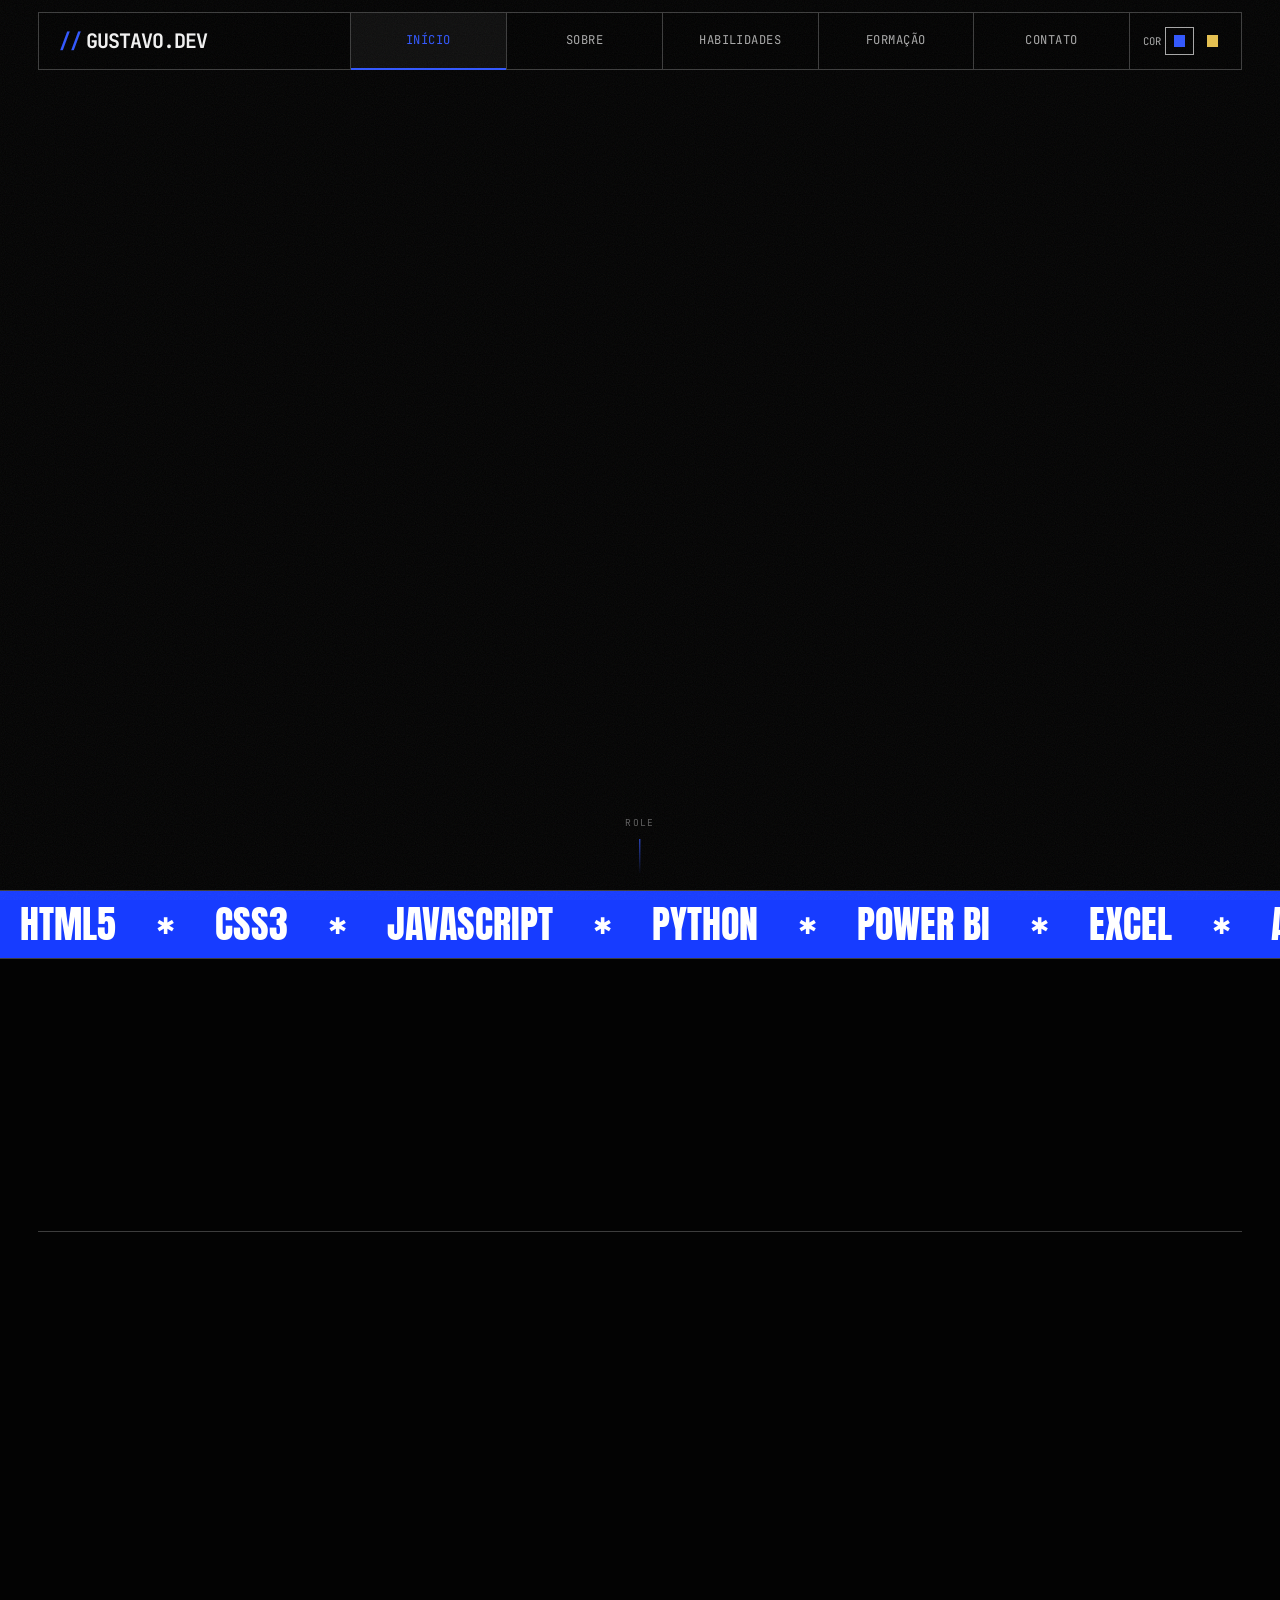
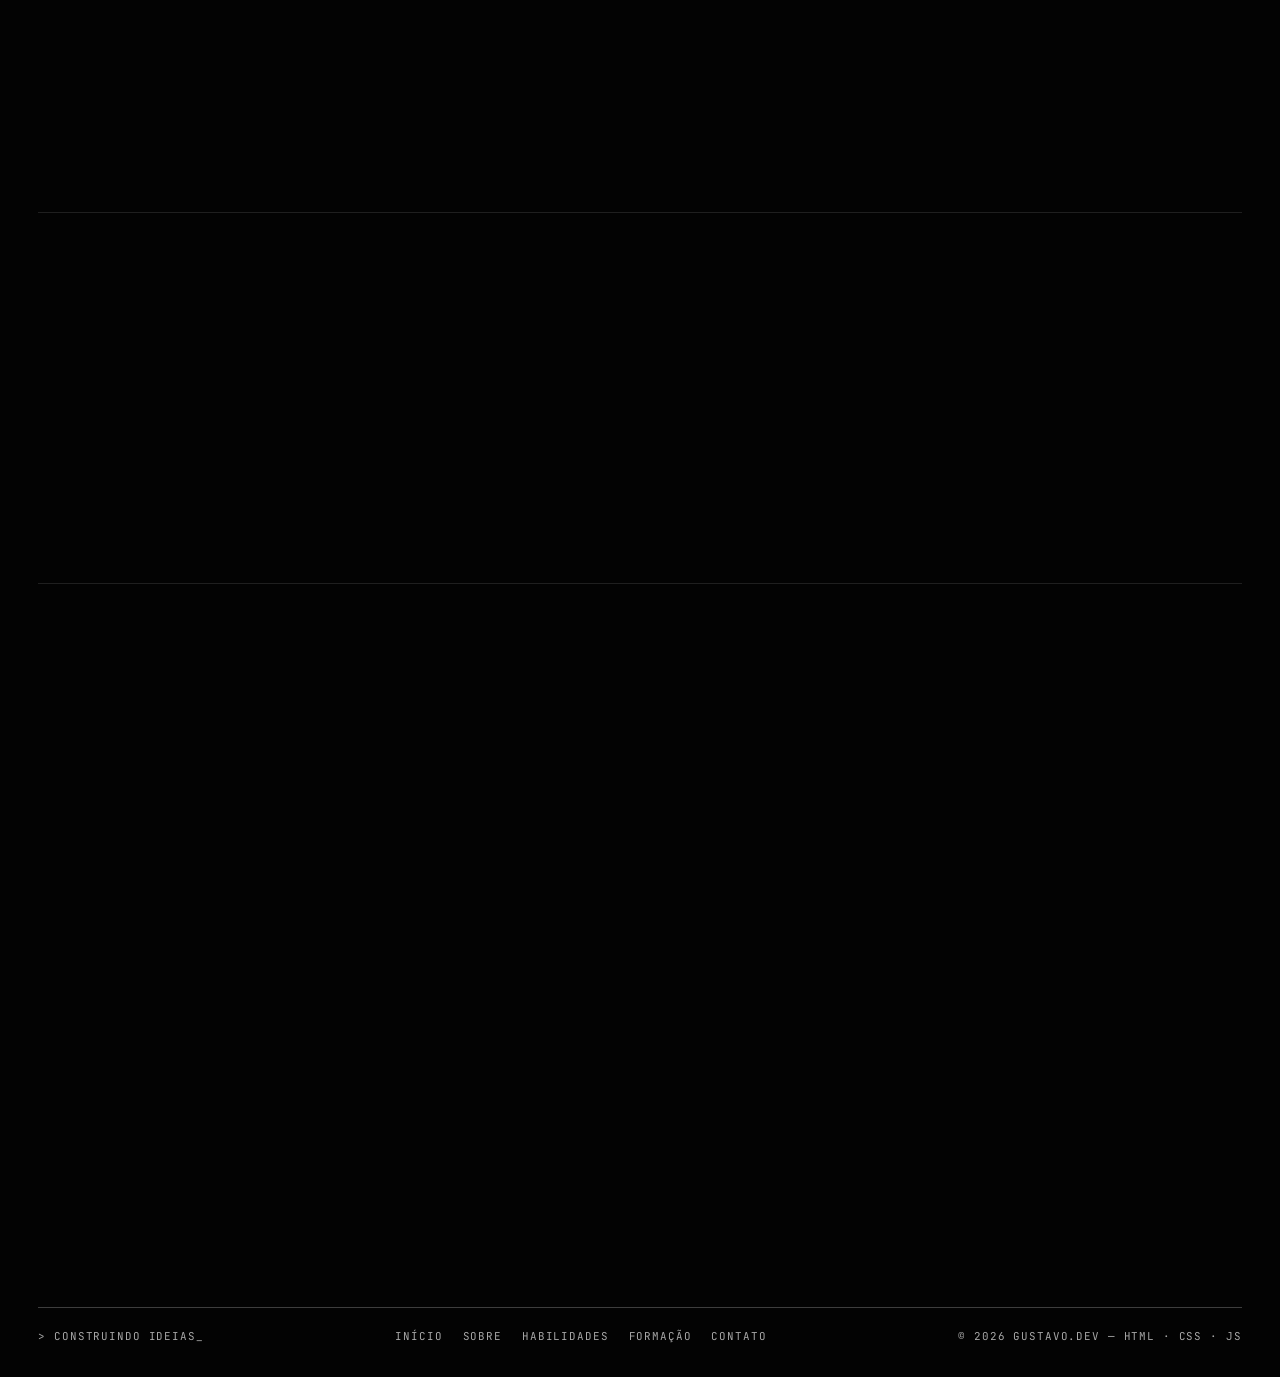
==== index.html @ 168c8f72 "Add personal portfolio site (HTML, CSS, JS) Multi-page static portfolio inspired by the joaofortes.d" ====
<!DOCTYPE html>
<html lang="pt-BR">
<head>
<meta charset="UTF-8">
<meta name="viewport" content="width=device-width, initial-scale=1.0">
<title>Gustavo Steferson — Desenvolvedor de Sistemas em formação</title>
<meta name="description" content="Portfólio de Gustavo Steferson de Souza Rocha: estudante de Análise e Desenvolvimento de Sistemas e Técnico em Eletrotécnica.">
<meta name="author" content="Gustavo Steferson de Souza Rocha">
<meta name="theme-color" content="#030303">
<meta property="og:type" content="website">
<meta property="og:title" content="Gustavo Steferson — Desenvolvedor de Sistemas em formação">
<meta property="og:description" content="Portfólio de Gustavo Steferson de Souza Rocha: estudante de Análise e Desenvolvimento de Sistemas e Técnico em Eletrotécnica.">
<meta property="og:locale" content="pt_BR">
<meta name="twitter:card" content="summary">
<link rel="icon" href="assets/img/favicon.svg" type="image/svg+xml">
<script>
  (function () {
    var d = document.documentElement;
    d.classList.add('js');
    try { if (localStorage.getItem('gs-accent') === 'gold') d.dataset.accent = 'gold'; } catch (e) {}
  })();
</script>
<link rel="preconnect" href="https://fonts.googleapis.com">
<link rel="preconnect" href="https://fonts.gstatic.com" crossorigin>
<link href="https://fonts.googleapis.com/css2?family=Anton&family=Inter:wght@400;500;600&family=JetBrains+Mono:wght@400;500;700&display=swap" rel="stylesheet">
<link rel="stylesheet" href="assets/css/style.css">
</head>
<body>
<a class="skip-link" href="#conteudo">Pular para o conteúdo</a>

<div class="loader" role="status" aria-live="polite" aria-label="Carregando página">
  <div class="loader__terminal">
    <div class="loader__top"><span>// GUSTAVO.DEV</span><span>BOOT_SEQUENCE.EXE</span></div>
    <div class="loader__readout"><p class="loader__label">INICIANDO_SISTEMA</p><strong class="loader__pct">00%</strong></div>
    <div class="loader__track"><span class="loader__bar"></span></div>
    <p class="loader__log"></p>
  </div>
</div>
<div class="scroll-progress" aria-hidden="true"></div>
<div class="cursor" aria-hidden="true"></div>

<header class="site-header">
  <a class="site-logo" href="index.html" aria-label="Página inicial"><span aria-hidden="true">//</span> GUSTAVO.DEV</a>
  <nav class="nav" id="navegacao" aria-label="Navegação principal">
    <a href="index.html" aria-current="page" data-scramble>Início</a>
    <a href="sobre.html" data-scramble>Sobre</a>
    <a href="habilidades.html" data-scramble>Habilidades</a>
    <a href="formacao.html" data-scramble>Formação</a>
    <a href="contato.html" data-scramble>Contato</a>
  </nav>
  <div class="header-tools">
    <div class="accent-switch" role="group" aria-label="Cor de destaque">
      <span>COR</span>
      <button type="button" data-accent="blue" aria-pressed="true" aria-label="Azul elétrico"><span></span></button>
      <button type="button" data-accent="gold" aria-pressed="false" aria-label="Ouro"><span></span></button>
    </div>
    <button class="menu-trigger" type="button" aria-controls="navegacao" aria-expanded="false">[ MENU ]</button>
  </div>
</header>

<main id="conteudo" tabindex="-1">
<section class="hero container" aria-labelledby="hero-title">
  <div class="hero__main">
    <p class="eyebrow reveal"><span>//</span> Portfólio pessoal — v2.0</p>
    <h1 id="hero-title" class="hero__title display">
      <span class="reveal-mask glitch" data-text="Gustavo" style="--d:.05s">Gustavo</span>
      <span class="reveal-mask" style="--d:.15s">Steferson</span>
      <span class="reveal-mask outline" style="--d:.25s">.dev</span>
    </h1>
    <p class="hero__role reveal" style="--d:.35s">
      <span class="pulse-dot" aria-hidden="true"></span>
      <span class="typed" data-typed='["Analista e Desenvolvedor de Sistemas em formação","Técnico em Eletrotécnica","Front-end: HTML5 · CSS3 · JavaScript","Perfil analítico e organizado"]'>Analista e Desenvolvedor de Sistemas em formação</span>
    </p>
    <p class="hero__intro reveal" style="--d:.45s">
      Atualmente curso <strong>Análise e Desenvolvimento de Sistemas</strong>, caminhando para o 2º semestre,
      e me preparo para um semestre de formação no <strong>PROA</strong>, pelo programa Profissão.
      Também sou técnico em Eletrotécnica, com experiência na criação e análise de plantas baixas residenciais e industriais.
    </p>
    <div class="btn-row reveal" style="--d:.55s">
      <a class="btn" href="contato.html">Falar comigo <span class="arrow" aria-hidden="true">→</span></a>
      <a class="btn btn--ghost" href="habilidades.html">Ver habilidades <span class="arrow" aria-hidden="true">↗</span></a>
    </div>
  </div>

  <aside class="hero__side" aria-label="Status do sistema">
    <div class="window globe-window reveal" style="--d:.3s">
      <div class="window__bar"><span class="window__dots" aria-hidden="true"><i></i><i></i><i></i></span><span>GLOBE.EXE</span><span>SP / BR</span></div>
      <canvas data-scene="globe" aria-hidden="true"></canvas>
      <span class="globe-window__tag">LAT -23.55 · LON -46.63</span>
    </div>
    <div class="window sysinfo reveal" style="--d:.4s">
      <div class="window__bar"><span>SYSTEM</span><span data-clock>--:--:--</span></div>
      <dl>
        <dt>Status</dt><dd><span class="status"><span class="pulse-dot pulse-dot--round" aria-hidden="true"></span>Online</span></dd>
        <dt>Tipo</dt><dd>Portfólio pessoal</dd>
        <dt>Stack</dt><dd>HTML · CSS · JS</dd>
        <dt>Curso</dt><dd>ADS — 2º semestre</dd>
        <dt>Local</dt><dd>São Paulo, BR</dd>
      </dl>
    </div>
  </aside>
  <span class="scroll-hint" aria-hidden="true">Role</span>
</section>

<div class="marquee " aria-hidden="true"><div class="marquee__track"><span>HTML5</span><span>CSS3</span><span>JavaScript</span><span>Python</span><span>Power BI</span><span>Excel</span><span>AutoCAD</span><span>GitHub</span><span>VS Code</span><span>Modelagem de Dados</span></div></div>

<section class="section container" aria-labelledby="index-title">
  <div class="section-head reveal">
    <div>
      <p class="eyebrow"><span>//</span> Índice</p>
      <h2 id="index-title" class="display">Explore o sistema</h2>
    </div>
    <span class="section-head__index" aria-hidden="true">01</span>
  </div>
  <nav class="index-list" aria-label="Páginas do portfólio">
    <a class="reveal" href="sobre.html"><span class="index-list__num">01 /</span><span class="index-list__title">Sobre</span><span class="index-list__desc">Quem sou, como trabalho e o que me move.</span><span class="index-list__arrow" aria-hidden="true">→</span></a>
    <a class="reveal" href="habilidades.html"><span class="index-list__num">02 /</span><span class="index-list__title">Habilidades</span><span class="index-list__desc">Stack, ferramentas e nível de proficiência.</span><span class="index-list__arrow" aria-hidden="true">→</span></a>
    <a class="reveal" href="formacao.html"><span class="index-list__num">03 /</span><span class="index-list__title">Formação</span><span class="index-list__desc">Trajetória acadêmica e cursos concluídos.</span><span class="index-list__arrow" aria-hidden="true">→</span></a>
    <a class="reveal" href="contato.html"><span class="index-list__num">04 /</span><span class="index-list__title">Contato</span><span class="index-list__desc">WhatsApp, LinkedIn, GitHub, Instagram e e-mail.</span><span class="index-list__arrow" aria-hidden="true">→</span></a>
  </nav>
</section>

<section class="section container" aria-labelledby="stats-title">
  <h2 id="stats-title" class="sr-only">Números</h2>
  <div class="stats reveal" data-observe>
    <div class="stat"><div class="stat__value"><span data-count="2" data-pad="2">02</span></div><p class="stat__label">Formações principais</p></div>
    <div class="stat"><div class="stat__value"><span data-count="9" data-pad="2">09</span></div><p class="stat__label">Tecnologias mapeadas</p></div>
    <div class="stat"><div class="stat__value"><span data-count="6" data-pad="2">06</span></div><p class="stat__label">Ferramentas no dia a dia</p></div>
    <div class="stat"><div class="stat__value"><span data-count="100">100</span><sup>%</sup></div><p class="stat__label">Vontade de aprender</p></div>
  </div>
</section>

<section class="section container" aria-labelledby="cta-title">
  <div class="cta reveal">
    <p class="eyebrow"><span>//</span> Próximo passo</p>
    <h2 id="cta-title" class="cta__title display">Vamos <span>conversar?</span></h2>
    <p class="hero__intro">Aberto a oportunidades em áreas analíticas e técnicas — planejamento, desenvolvimento, análise e suporte a processos internos.</p>
    <div class="btn-row"><a class="btn" href="contato.html">Iniciar contato <span class="arrow" aria-hidden="true">→</span></a></div>
  </div>
</section>
</main>

<footer class="site-footer container">
  <span class="blink">&gt; CONSTRUINDO IDEIAS</span>
  <nav aria-label="Rodapé"><a href="index.html">Início</a> <a href="sobre.html">Sobre</a> <a href="habilidades.html">Habilidades</a> <a href="formacao.html">Formação</a> <a href="contato.html">Contato</a></nav>
  <span>© <span data-year>2026</span> GUSTAVO.DEV — HTML · CSS · JS</span>
</footer>

<script src="assets/js/main.js" defer></script>
</body>
</html>
---- assets/css/style.css ----
/* ==========================================================================
   // GUSTAVO.DEV — folha de estilo principal
   Estética: brutalista escura, grade com bordas, tipografia display condensada,
   rótulos monoespaçados e um acento elétrico (azul ou ouro).
   ========================================================================== */

/* ---------- Tokens ---------- */
:root {
  --background: #030303;
  --surface: #080808;
  --surface-2: #0e0e0e;
  --text-primary: #f2f2f2;
  --text-secondary: #a8a8a8;
  --text-faint: #5e5e5e;
  --border: #3d3d3d;
  --border-soft: #1f1f1f;

  --accent: #173cff;
  --accent-bright: #3157ff;
  --accent-glow: 49 87 255;
  --accent-ink: #ffffff;

  --font-display: 'Anton', Impact, 'Arial Narrow', sans-serif;
  --font-mono: 'JetBrains Mono', 'Courier New', monospace;
  --font-body: 'Inter', system-ui, -apple-system, sans-serif;

  --container: 93.75rem;
  --gutter: clamp(1rem, 3vw, 2.5rem);
  --section-space: clamp(3.5rem, 8vw, 8rem);
  --header-h: 3.5rem;
  --ease-out: cubic-bezier(.16, 1, .3, 1);
}

/* Acento dourado — herança da identidade preto e ouro do portfólio anterior */
:root[data-accent='gold'] {
  --accent: #b8901c;
  --accent-bright: #e6c14f;
  --accent-glow: 230 193 79;
  --accent-ink: #0a0a09;
}

/* ---------- Reset ---------- */
*, *::before, *::after { box-sizing: border-box; }
* { margin: 0; }
html {
  -webkit-text-size-adjust: 100%;
  scroll-behavior: smooth;
  scroll-padding-top: calc(var(--header-h) + 1.5rem);
  color-scheme: dark;
}
body {
  min-height: 100dvh;
  background: var(--background);
  color: var(--text-primary);
  font-family: var(--font-body);
  font-size: 1rem;
  line-height: 1.6;
  -webkit-font-smoothing: antialiased;
  text-rendering: optimizeLegibility;
  overflow-x: hidden;
}
img, svg, canvas, video { display: block; max-width: 100%; }
a { color: inherit; text-decoration: none; }
button, input, textarea, select { font: inherit; color: inherit; }
ul, ol { padding: 0; list-style: none; }
::selection { background: var(--accent); color: var(--accent-ink); }

:focus-visible {
  outline: 1px solid var(--accent-bright);
  outline-offset: 4px;
}

/* Grão de filme sutil sobre tudo */
body::after {
  position: fixed;
  z-index: 900;
  inset: 0;
  pointer-events: none;
  opacity: .06;
  background-image: url("data:image/svg+xml,%3Csvg xmlns='http://www.w3.org/2000/svg' width='160' height='160'%3E%3Cfilter id='n'%3E%3CfeTurbulence type='fractalNoise' baseFrequency='.9' numOctaves='3' stitchTiles='stitch'/%3E%3C/filter%3E%3Crect width='100%25' height='100%25' filter='url(%23n)'/%3E%3C/svg%3E");
  content: '';
}

.sr-only {
  position: absolute;
  width: 1px;
  height: 1px;
  padding: 0;
  overflow: hidden;
  clip: rect(0, 0, 0, 0);
  white-space: nowrap;
  border: 0;
}

.skip-link {
  position: fixed;
  z-index: 3000;
  top: .75rem;
  left: .75rem;
  padding: .6rem 1rem;
  border: 1px solid var(--text-primary);
  background: var(--accent);
  color: var(--accent-ink);
  font-family: var(--font-mono);
  font-size: .75rem;
  text-transform: uppercase;
  transform: translateY(-200%);
  transition: transform .2s var(--ease-out);
}
.skip-link:focus { transform: none; }

/* ---------- Utilitários ---------- */
.container {
  width: min(calc(100% - (2 * var(--gutter))), var(--container));
  margin-inline: auto;
}
.mono { font-family: var(--font-mono); }
.accent { color: var(--accent-bright); }

.eyebrow {
  color: var(--text-secondary);
  font-family: var(--font-mono);
  font-size: .7rem;
  letter-spacing: .14em;
  line-height: 1.4;
  text-transform: uppercase;
}
.eyebrow > span { color: var(--accent-bright); }

.display {
  font-family: var(--font-display);
  font-weight: 400;
  letter-spacing: -.01em;
  line-height: .86;
  text-transform: uppercase;
}

.pulse-dot {
  display: inline-block;
  flex: 0 0 auto;
  width: .45rem;
  height: .45rem;
  background: var(--accent-bright);
  animation: pulse 1.8s ease-in-out infinite;
}
.pulse-dot--round { border-radius: 50%; }

@keyframes pulse {
  0%, 100% { box-shadow: 0 0 0 rgb(var(--accent-glow) / 0); opacity: .7; transform: scale(1); }
  50% {
    box-shadow: 0 0 .4rem rgb(255 255 255 / 90%), 0 0 1.15rem rgb(var(--accent-glow) / 100%), 0 0 2.8rem rgb(var(--accent-glow) / 80%);
    opacity: 1;
    transform: scale(1.24);
  }
}
@keyframes blink { 50% { opacity: 0; } }

/* ---------- Loader (sequência de boot) ---------- */
.loader { display: none; }
.js .loader {
  position: fixed;
  z-index: 2000;
  inset: 0;
  display: grid;
  place-items: center;
  padding: var(--gutter);
  background:
    linear-gradient(rgb(255 255 255 / 2.5%) 1px, transparent 1px),
    linear-gradient(90deg, rgb(255 255 255 / 2.5%) 1px, transparent 1px),
    var(--background);
  background-size: 24px 24px;
  transition: opacity .45s ease, visibility .45s;
}
.loader.is-done { opacity: 0; visibility: hidden; }
.loader__terminal { width: min(34rem, 100%); font-family: var(--font-mono); }
.loader__top {
  display: flex;
  justify-content: space-between;
  gap: 1rem;
  padding-bottom: .7rem;
  border-bottom: 1px solid var(--border);
  color: var(--text-secondary);
  font-size: .65rem;
  letter-spacing: .08em;
}
.loader__top span:first-child { color: var(--accent-bright); }
.loader__readout {
  display: flex;
  align-items: flex-end;
  justify-content: space-between;
  gap: 2rem;
  padding-block: clamp(2rem, 8vw, 4rem) 1rem;
}
.loader__label { color: var(--accent-bright); font-size: clamp(.7rem, 2vw, .85rem); letter-spacing: .08em; }
.loader__label::after { content: '_'; animation: blink .7s steps(1) infinite; }
.loader__pct { font-family: var(--font-display); font-size: clamp(3rem, 11vw, 6rem); line-height: .8; }
.loader__track { height: .45rem; overflow: hidden; border: 1px solid var(--border); }
.loader__bar {
  display: block;
  height: 100%;
  background: var(--accent);
  transform: scaleX(0);
  transform-origin: left;
  transition: transform .18s ease-out;
}
.loader__log {
  min-height: 4.2rem;
  margin-top: 1rem;
  color: var(--text-faint);
  font-size: .62rem;
  line-height: 1.7;
  letter-spacing: .06em;
}

/* ---------- Barra de progresso de rolagem ---------- */
.scroll-progress {
  position: fixed;
  z-index: 1500;
  top: 0;
  left: 0;
  width: 100%;
  height: 2px;
  background: var(--accent-bright);
  transform: scaleX(0);
  transform-origin: left;
  pointer-events: none;
}

/* ---------- Cursor personalizado ---------- */
.cursor { display: none; }
@media (hover: hover) and (pointer: fine) {
  .js .cursor {
    position: fixed;
    z-index: 1800;
    top: 0;
    left: 0;
    display: block;
    width: 2.2rem;
    height: 2.2rem;
    border: 1px solid rgb(var(--accent-glow) / 70%);
    pointer-events: none;
    opacity: 0;
    translate: -50% -50%;
    transition: width .25s var(--ease-out), height .25s var(--ease-out), background-color .25s, opacity .3s, border-color .25s;
    mix-blend-mode: difference;
  }
  .js .cursor::before,
  .js .cursor::after {
    position: absolute;
    background: var(--accent-bright);
    content: '';
  }
  .js .cursor::before { top: 50%; left: -.45rem; width: .3rem; height: 1px; }
  .js .cursor::after { top: -.45rem; left: 50%; width: 1px; height: .3rem; }
  .cursor.is-visible { opacity: 1; }
  .cursor.is-hover {
    width: 3.4rem;
    height: 3.4rem;
    border-color: var(--text-primary);
    background: rgb(var(--accent-glow) / 18%);
  }
}

/* ---------- Header ---------- */
.site-header {
  position: sticky;
  z-index: 100;
  top: .75rem;
  display: grid;
  grid-template-columns: minmax(13rem, .8fr) minmax(0, 2fr) auto;
  width: min(calc(100% - (2 * var(--gutter))), var(--container));
  margin: .75rem auto 0;
  border: 1px solid var(--border);
  background: rgb(3 3 3 / 88%);
  -webkit-backdrop-filter: blur(10px);
  backdrop-filter: blur(10px);
}
.site-logo {
  display: flex;
  align-items: center;
  gap: .3rem;
  min-height: var(--header-h);
  padding-inline: 1.25rem;
  border-right: 1px solid var(--border);
  font-family: var(--font-mono);
  font-size: clamp(1rem, 1.6vw, 1.25rem);
  font-weight: 700;
  letter-spacing: -.05em;
  white-space: nowrap;
}
.site-logo span { color: var(--accent-bright); }

.nav { display: grid; grid-template-columns: repeat(5, minmax(0, 1fr)); }
.nav a {
  position: relative;
  display: grid;
  place-items: center;
  min-height: var(--header-h);
  padding: .75rem .5rem;
  border-left: 1px solid var(--border);
  color: var(--text-secondary);
  font-family: var(--font-mono);
  font-size: .76rem;
  letter-spacing: .04em;
  text-transform: uppercase;
  transition: color .2s, background-color .2s;
}
.nav a:first-child { border-left: 0; }
.nav a::after {
  position: absolute;
  right: 0;
  bottom: -1px;
  left: 0;
  height: 2px;
  background: var(--accent-bright);
  transform: scaleX(0);
  transition: transform .35s var(--ease-out);
  content: '';
}
.nav a:hover, .nav a[aria-current='page'] { background: var(--surface-2); color: var(--accent-bright); }
.nav a:hover::after, .nav a[aria-current='page']::after { transform: scaleX(1); }

.header-tools { display: flex; align-items: stretch; border-left: 1px solid var(--border); }
.accent-switch {
  display: flex;
  align-items: center;
  gap: .25rem;
  padding-inline: .85rem;
  color: var(--text-secondary);
  font-family: var(--font-mono);
  font-size: .66rem;
}
.accent-switch button {
  display: grid;
  place-items: center;
  width: 1.8rem;
  height: 1.8rem;
  border: 1px solid transparent;
  background: none;
  cursor: pointer;
}
.accent-switch button span { width: .7rem; height: .7rem; }
.accent-switch button[data-accent='blue'] span { background: #3157ff; }
.accent-switch button[data-accent='gold'] span { background: #e6c14f; }
.accent-switch button[aria-pressed='true'] { border-color: var(--text-secondary); }

.menu-trigger {
  display: none;
  min-width: 6.5rem;
  border: 0;
  border-left: 1px solid var(--border);
  background: var(--surface);
  font-family: var(--font-mono);
  font-size: .78rem;
  text-transform: uppercase;
  cursor: pointer;
}

/* ---------- Main / seções ---------- */
main { position: relative; display: block; }
main:focus { outline: none; }

.section { padding-block: var(--section-space); }
.section + .section { border-top: 1px solid var(--border-soft); }

.section-head {
  display: grid;
  grid-template-columns: minmax(0, 1fr) auto;
  gap: 1.5rem;
  align-items: end;
  margin-bottom: clamp(2rem, 4vw, 3.5rem);
  padding-bottom: 1.25rem;
  border-bottom: 1px solid var(--border);
}
.section-head h2 { margin-top: 1rem; font-size: clamp(2.6rem, 6vw, 5rem); }
.section-head__index {
  color: var(--text-faint);
  font-family: var(--font-display);
  font-size: clamp(2.6rem, 6vw, 5rem);
  line-height: .86;
  -webkit-text-stroke: 1px var(--border);
  color: transparent;
}

/* ---------- Page hero (páginas internas) ---------- */
.page-hero {
  position: relative;
  display: flex;
  flex-direction: column;
  min-height: clamp(28rem, 62vh, 42rem);
  padding-block: clamp(3rem, 7vw, 6rem) clamp(2rem, 4vw, 3.5rem);
  isolation: isolate;
}
.page-hero__canvas {
  position: absolute;
  z-index: -1;
  inset: 0 calc(-1 * var(--gutter));
  width: calc(100% + 2 * var(--gutter));
  height: 100%;
  opacity: .9;
  pointer-events: none;
  -webkit-mask-image: radial-gradient(ellipse 70% 80% at 70% 50%, #000 30%, transparent 75%);
  mask-image: radial-gradient(ellipse 70% 80% at 70% 50%, #000 30%, transparent 75%);
}
.page-hero__title {
  margin-top: clamp(2.5rem, 6vw, 5rem);
  font-size: clamp(4.2rem, 11vw, 10rem);
}
.page-hero__title > span { display: block; }
.page-hero__title > span + span { margin-top: .08em; color: var(--accent-bright); }
.page-hero__intro {
  display: grid;
  grid-template-columns: auto 1fr;
  gap: .75rem;
  max-width: 38rem;
  margin-top: auto;
  padding-top: 2.5rem;
  color: var(--text-secondary);
  font-size: clamp(.92rem, 1.15vw, 1.05rem);
}
.page-hero__intro .pulse-dot { margin-top: .5rem; }

/* ---------- Glitch no título ---------- */
.glitch { position: relative; }
.glitch::before, .glitch::after {
  position: absolute;
  inset: 0;
  opacity: 0;
  pointer-events: none;
  content: attr(data-text);
}
.glitch::before { color: #ff2d55; transform: translate(-2px, 0); }
.glitch::after { color: #00e5ff; transform: translate(2px, 0); }
.glitch.is-glitching::before { opacity: .75; animation: glitch-a .32s steps(2) both; }
.glitch.is-glitching::after { opacity: .75; animation: glitch-b .32s steps(2) both; }
@keyframes glitch-a {
  0% { clip-path: inset(10% 0 70% 0); } 33% { clip-path: inset(60% 0 12% 0); }
  66% { clip-path: inset(35% 0 45% 0); } 100% { clip-path: inset(0 0 100% 0); }
}
@keyframes glitch-b {
  0% { clip-path: inset(70% 0 5% 0); } 33% { clip-path: inset(15% 0 60% 0); }
  66% { clip-path: inset(50% 0 30% 0); } 100% { clip-path: inset(100% 0 0 0); }
}

/* ---------- Botões ---------- */
.btn-row { display: flex; flex-wrap: wrap; gap: .75rem; }
.btn {
  position: relative;
  display: inline-flex;
  align-items: center;
  gap: .75rem;
  min-height: 3.25rem;
  padding: .8rem 1.35rem;
  overflow: hidden;
  border: 1px solid var(--text-primary);
  background: var(--accent);
  color: var(--accent-ink);
  font-family: var(--font-mono);
  font-size: .78rem;
  letter-spacing: .06em;
  text-transform: uppercase;
  cursor: pointer;
  box-shadow: 4px 4px 0 var(--text-primary);
  transition: transform .18s var(--ease-out), box-shadow .18s var(--ease-out), background-color .2s, color .2s;
}
.btn:hover { transform: translate(-2px, -2px); box-shadow: 6px 6px 0 var(--text-primary); }
.btn:active { transform: translate(3px, 3px); box-shadow: 1px 1px 0 var(--text-primary); }
.btn .arrow { transition: transform .2s var(--ease-out); }
.btn:hover .arrow { transform: translateX(4px); }
.btn--ghost { border-color: var(--border); background: transparent; color: var(--text-primary); box-shadow: none; }
.btn--ghost:hover { border-color: var(--text-primary); background: var(--surface-2); box-shadow: none; transform: none; }

/* ---------- Home: hero ---------- */
.hero {
  position: relative;
  display: grid;
  grid-template-columns: minmax(0, 1.25fr) minmax(0, .75fr);
  gap: clamp(2rem, 4vw, 4rem);
  align-items: stretch;
  min-height: calc(100dvh - var(--header-h) - 1.5rem);
  padding-block: clamp(2.5rem, 6vw, 5rem) clamp(2rem, 4vw, 3rem);
}
.hero__main { display: flex; flex-direction: column; min-width: 0; }
.hero__title { margin-top: clamp(2rem, 5vw, 4rem); font-size: clamp(4.2rem, 10.5vw, 11rem); }
.hero__title > span { display: block; }
.hero__title > span:nth-child(2) { color: var(--accent-bright); }
.hero__title .outline { color: transparent; -webkit-text-stroke: 1.5px var(--text-primary); }

.hero__role {
  display: flex;
  flex-wrap: wrap;
  align-items: center;
  gap: .5rem .9rem;
  margin-top: 1.75rem;
  color: var(--text-primary);
  font-family: var(--font-mono);
  font-size: clamp(.78rem, 1.1vw, .95rem);
  text-transform: uppercase;
}
.typed { color: var(--accent-bright); }
.typed::after { content: '▌'; margin-left: .1rem; animation: blink .8s steps(1) infinite; }

.hero__intro {
  max-width: 40rem;
  margin-top: 1.5rem;
  color: var(--text-secondary);
  font-size: clamp(.95rem, 1.15vw, 1.05rem);
}
.hero__main .btn-row { margin-top: auto; padding-top: 2.25rem; }

.hero__side { position: relative; display: flex; flex-direction: column; gap: 1rem; min-width: 0; }

/* Janela estilo sistema */
.window { border: 1px solid var(--border); background: var(--surface); }
.window__bar {
  display: flex;
  align-items: center;
  justify-content: space-between;
  gap: 1rem;
  padding: .55rem .8rem;
  border-bottom: 1px solid var(--border);
  color: var(--text-secondary);
  font-family: var(--font-mono);
  font-size: .64rem;
  letter-spacing: .08em;
  text-transform: uppercase;
}
.window__dots { display: flex; gap: .3rem; }
.window__dots i { width: .5rem; height: .5rem; border: 1px solid var(--text-faint); }
.window__dots i:first-child { background: var(--accent-bright); border-color: var(--accent-bright); }

.globe-window { position: relative; flex: 1; min-height: 20rem; }
.globe-window canvas { position: absolute; inset: 2.1rem 0 0; width: 100%; height: calc(100% - 2.1rem); }
.globe-window__tag {
  position: absolute;
  right: .8rem;
  bottom: .7rem;
  color: var(--text-faint);
  font-family: var(--font-mono);
  font-size: .6rem;
  letter-spacing: .08em;
}

.sysinfo { font-family: var(--font-mono); font-size: .72rem; }
.sysinfo dl { display: grid; grid-template-columns: auto 1fr; }
.sysinfo dt, .sysinfo dd { padding: .55rem .8rem; border-bottom: 1px solid var(--border-soft); }
.sysinfo dt { color: var(--text-faint); letter-spacing: .08em; text-transform: uppercase; }
.sysinfo dd { color: var(--text-primary); text-align: right; text-transform: uppercase; }
.sysinfo dl > :nth-last-child(-n+2) { border-bottom: 0; }
.sysinfo .status { display: inline-flex; align-items: center; gap: .5rem; color: var(--accent-bright); }

.scroll-hint {
  position: absolute;
  bottom: 1rem;
  left: 50%;
  display: flex;
  flex-direction: column;
  align-items: center;
  gap: .5rem;
  color: var(--text-faint);
  font-family: var(--font-mono);
  font-size: .6rem;
  letter-spacing: .14em;
  text-transform: uppercase;
  translate: -50% 0;
}
.scroll-hint::after {
  width: 1px;
  height: 2.2rem;
  background: linear-gradient(var(--accent-bright), transparent);
  animation: drip 1.8s ease-in-out infinite;
  content: '';
}
@keyframes drip { 0% { transform: scaleY(0); transform-origin: top; } 50% { transform: scaleY(1); transform-origin: top; } 51% { transform-origin: bottom; } 100% { transform: scaleY(0); transform-origin: bottom; } }

/* ---------- Marquee ---------- */
.marquee {
  position: relative;
  display: flex;
  overflow: hidden;
  border-block: 1px solid var(--border);
  background: var(--accent);
  color: var(--accent-ink);
  user-select: none;
}
.marquee--dark { background: var(--surface); color: var(--text-primary); }
.marquee__track {
  display: flex;
  flex: 0 0 auto;
  gap: 2.5rem;
  padding: .9rem 1.25rem;
  font-family: var(--font-display);
  font-size: clamp(1.4rem, 3vw, 2.4rem);
  line-height: 1;
  text-transform: uppercase;
  white-space: nowrap;
  animation: marquee 32s linear infinite;
}
.marquee--reverse .marquee__track { animation-direction: reverse; }
.marquee__track span { display: inline-flex; align-items: center; gap: 2.5rem; }
.marquee__track span::after { content: '✱'; font-size: .6em; }
.marquee:hover .marquee__track { animation-play-state: paused; }
@keyframes marquee { to { transform: translateX(-100%); } }

/* ---------- Home: índice de páginas ---------- */
.index-list { border-top: 1px solid var(--border); }
.index-list a {
  position: relative;
  display: grid;
  grid-template-columns: 4rem minmax(0, 1fr) minmax(0, 1.1fr) auto;
  gap: 1.5rem;
  align-items: center;
  padding: clamp(1.1rem, 2.4vw, 1.9rem) .25rem;
  overflow: hidden;
  border-bottom: 1px solid var(--border);
  isolation: isolate;
}
.index-list a::before {
  position: absolute;
  z-index: -1;
  inset: 0;
  background: var(--accent);
  transform: scaleY(0);
  transform-origin: bottom;
  transition: transform .45s var(--ease-out);
  content: '';
}
.index-list a:hover::before, .index-list a:focus-visible::before { transform: scaleY(1); transform-origin: top; }
.index-list__num { color: var(--accent-bright); font-family: var(--font-mono); font-size: .8rem; transition: color .3s; }
.index-list__title { font-family: var(--font-display); font-size: clamp(2rem, 5vw, 4rem); line-height: .9; text-transform: uppercase; transition: transform .45s var(--ease-out), color .3s; }
.index-list__desc { color: var(--text-secondary); font-size: .92rem; transition: color .3s; }
.index-list__arrow { font-family: var(--font-mono); font-size: 1.4rem; transition: transform .35s var(--ease-out); }
.index-list a:hover .index-list__title { transform: translateX(.6rem); }
.index-list a:hover .index-list__arrow { transform: rotate(-45deg); }
.index-list a:hover .index-list__num,
.index-list a:hover .index-list__desc,
.index-list a:hover .index-list__title,
.index-list a:hover .index-list__arrow { color: var(--accent-ink); }

/* ---------- Números ---------- */
.stats { display: grid; grid-template-columns: repeat(4, minmax(0, 1fr)); border: 1px solid var(--border); }
.stat { padding: clamp(1.25rem, 2.5vw, 2rem); }
.stat + .stat { border-left: 1px solid var(--border); }
.stat__value { font-family: var(--font-display); font-size: clamp(3rem, 6vw, 5.5rem); line-height: .9; }
.stat__value sup { color: var(--accent-bright); font-size: .45em; vertical-align: top; }
.stat__label { margin-top: .75rem; color: var(--text-secondary); font-family: var(--font-mono); font-size: .68rem; letter-spacing: .1em; text-transform: uppercase; }

/* ---------- CTA final ---------- */
.cta {
  position: relative;
  display: grid;
  gap: 2rem;
  padding: clamp(2rem, 5vw, 4.5rem);
  overflow: hidden;
  border: 1px solid var(--border);
  background:
    linear-gradient(rgb(255 255 255 / 2.5%) 1px, transparent 1px),
    linear-gradient(90deg, rgb(255 255 255 / 2.5%) 1px, transparent 1px),
    var(--surface);
  background-size: 28px 28px;
}
.cta__title { font-size: clamp(3rem, 8vw, 7.5rem); }
.cta__title span { color: var(--accent-bright); }

/* ---------- Sobre ---------- */
.about-grid { display: grid; grid-template-columns: minmax(0, 1.2fr) minmax(0, .8fr); gap: clamp(2rem, 5vw, 5rem); align-items: start; }
.prose p { color: var(--text-secondary); font-size: clamp(1rem, 1.3vw, 1.15rem); line-height: 1.75; }
.prose p + p { margin-top: 1.25rem; }
.prose strong { color: var(--text-primary); font-weight: 600; }
.prose .lead { color: var(--text-primary); font-size: clamp(1.25rem, 2vw, 1.6rem); line-height: 1.45; }

.spec { position: sticky; top: calc(var(--header-h) + 2rem); }
.spec dl { display: grid; grid-template-columns: auto 1fr; }
.spec dt, .spec dd { padding: .9rem .9rem; border-bottom: 1px solid var(--border-soft); font-family: var(--font-mono); font-size: .75rem; }
.spec dt { color: var(--text-faint); letter-spacing: .08em; text-transform: uppercase; }
.spec dd { text-align: right; }
.spec dl > :nth-last-child(-n+2) { border-bottom: 0; }

.traits { display: grid; grid-template-columns: repeat(4, minmax(0, 1fr)); gap: 1px; border: 1px solid var(--border); background: var(--border); }
.trait { display: flex; flex-direction: column; gap: 2.5rem; min-height: 14rem; padding: 1.5rem; background: var(--background); transition: background-color .3s; }
.trait:hover { background: var(--surface-2); }
.trait__num { color: var(--accent-bright); font-family: var(--font-mono); font-size: .72rem; }
.trait h3 { margin-top: auto; font-family: var(--font-display); font-size: clamp(1.5rem, 2.4vw, 2.1rem); font-weight: 400; line-height: 1; text-transform: uppercase; }
.trait p { color: var(--text-secondary); font-size: .88rem; }

/* ---------- Habilidades ---------- */
.stack-grid { display: grid; grid-template-columns: repeat(3, minmax(0, 1fr)); gap: 1rem; }
.stack-card {
  position: relative;
  display: flex;
  flex-direction: column;
  min-height: 17rem;
  padding: 1.35rem;
  border: 1px solid var(--border);
  background: var(--surface);
  transform-style: preserve-3d;
  transition: border-color .3s, transform .4s var(--ease-out);
  will-change: transform;
}
.stack-card::before {
  position: absolute;
  inset: 0;
  background: radial-gradient(22rem circle at var(--mx, 50%) var(--my, 50%), rgb(var(--accent-glow) / 14%), transparent 60%);
  opacity: 0;
  pointer-events: none;
  transition: opacity .3s;
  content: '';
}
.stack-card:hover { border-color: var(--accent-bright); }
.stack-card:hover::before { opacity: 1; }
.stack-card__meta { display: flex; justify-content: space-between; color: var(--text-faint); font-family: var(--font-mono); font-size: .64rem; letter-spacing: .1em; text-transform: uppercase; }
.stack-card__meta span:first-child { color: var(--accent-bright); }
.stack-card h3 { margin-top: 1.75rem; font-family: var(--font-display); font-size: clamp(1.7rem, 2.6vw, 2.3rem); font-weight: 400; line-height: 1; text-transform: uppercase; }
.stack-card ul { display: flex; flex-wrap: wrap; gap: .45rem; margin-top: auto; padding-top: 1.5rem; }
.stack-card li {
  padding: .35rem .6rem;
  border: 1px solid var(--border);
  color: var(--text-secondary);
  font-family: var(--font-mono);
  font-size: .7rem;
  text-transform: uppercase;
  transition: color .2s, border-color .2s;
}
.stack-card:hover li { border-color: var(--text-faint); color: var(--text-primary); }

.legend { display: flex; flex-wrap: wrap; gap: 1.25rem; color: var(--text-secondary); font-family: var(--font-mono); font-size: .66rem; letter-spacing: .08em; text-transform: uppercase; }
.legend span { display: inline-flex; align-items: center; gap: .45rem; }
.legend i { width: .7rem; height: .7rem; border: 1px solid var(--border); }
.legend i.on { background: var(--accent-bright); border-color: var(--accent-bright); }

.levels { border-top: 1px solid var(--border); }
.level {
  display: grid;
  grid-template-columns: 3rem minmax(8rem, 1fr) minmax(0, 2.2fr) 6rem;
  gap: 1.25rem;
  align-items: center;
  padding: 1rem .15rem;
  border-bottom: 1px solid var(--border);
}
.level__num { color: var(--accent-bright); font-family: var(--font-mono); font-size: .72rem; }
.level__name { font-family: var(--font-mono); font-size: .9rem; text-transform: uppercase; }
.level__tag { color: var(--text-secondary); font-family: var(--font-mono); font-size: .7rem; text-align: right; text-transform: uppercase; }
.level__bar { display: grid; grid-template-columns: repeat(10, 1fr); gap: 4px; height: 1rem; }
.level__bar i { background: var(--border-soft); border: 1px solid var(--border-soft); transition: background-color .25s, border-color .25s, box-shadow .25s; }
.level__bar i.on { background: var(--accent-bright); border-color: var(--accent-bright); box-shadow: 0 0 .6rem rgb(var(--accent-glow) / 45%); }

/* ---------- Formação (slots de memória) ---------- */
.slots { display: grid; grid-template-columns: repeat(2, minmax(0, 1fr)); gap: 1rem; }
.slot {
  position: relative;
  display: grid;
  grid-template-rows: auto 1fr auto;
  gap: 1.5rem;
  min-height: 19rem;
  padding: 1.5rem;
  overflow: hidden;
  border: 1px solid var(--border);
  background: var(--surface);
  transition: border-color .3s, transform .35s var(--ease-out);
}
.slot:hover { border-color: var(--accent-bright); transform: translateY(-4px); }
.slot::after {
  position: absolute;
  right: -1.5rem;
  bottom: -2.5rem;
  color: transparent;
  font-family: var(--font-display);
  font-size: 11rem;
  line-height: 1;
  -webkit-text-stroke: 1px var(--border-soft);
  pointer-events: none;
  content: attr(data-slot);
}
.slot__top { display: flex; justify-content: space-between; gap: 1rem; color: var(--text-faint); font-family: var(--font-mono); font-size: .66rem; letter-spacing: .1em; text-transform: uppercase; }
.slot__top span:first-child { color: var(--accent-bright); }
.slot h3 { font-family: var(--font-display); font-size: clamp(2rem, 3.4vw, 3.1rem); font-weight: 400; line-height: .95; text-transform: uppercase; }
.slot__inst { margin-top: .75rem; color: var(--text-secondary); font-family: var(--font-mono); font-size: .8rem; text-transform: uppercase; }
.slot__bottom { position: relative; z-index: 1; display: grid; gap: .6rem; }
.slot__progress { display: flex; justify-content: space-between; color: var(--text-secondary); font-family: var(--font-mono); font-size: .66rem; letter-spacing: .08em; text-transform: uppercase; }
.slot__track { height: .45rem; overflow: hidden; border: 1px solid var(--border); }
.slot__track span { display: block; width: var(--p, 0%); height: 100%; background: var(--accent); transform: scaleX(0); transform-origin: left; transition: transform 1.4s var(--ease-out) .2s; }
.slot.is-in .slot__track span { transform: scaleX(1); }
.badge {
  display: inline-flex;
  align-items: center;
  gap: .45rem;
  padding: .3rem .6rem;
  border: 1px solid var(--border);
  font-family: var(--font-mono);
  font-size: .64rem;
  letter-spacing: .08em;
  text-transform: uppercase;
}
.badge--done { border-color: var(--accent-bright); color: var(--accent-bright); }
.slot--next { border-style: dashed; background: transparent; }

/* Linha do tempo horizontal */
.timeline { position: relative; display: grid; grid-template-columns: repeat(5, minmax(0, 1fr)); border-top: 1px solid var(--border); }
.timeline li { position: relative; padding: 1.75rem 1rem 0 0; }
.timeline li::before {
  position: absolute;
  top: -.4rem;
  left: 0;
  width: .75rem;
  height: .75rem;
  border: 1px solid var(--accent-bright);
  background: var(--background);
  content: '';
}
.timeline li.done::before { background: var(--accent-bright); }
.timeline li.now::before { animation: pulse 1.8s ease-in-out infinite; background: var(--accent-bright); }
.timeline strong { display: block; font-family: var(--font-display); font-size: 1.5rem; font-weight: 400; line-height: 1; text-transform: uppercase; }
.timeline span { display: block; margin-top: .5rem; color: var(--text-secondary); font-family: var(--font-mono); font-size: .68rem; letter-spacing: .06em; text-transform: uppercase; }

/* ---------- Contato ---------- */
.contact {
  position: relative;
  display: grid;
  grid-template-columns: minmax(0, 1.15fr) minmax(22rem, .85fr);
  gap: clamp(2rem, 5vw, 6rem);
  align-items: start;
  padding-block: clamp(3rem, 6vw, 6rem) clamp(2rem, 4vw, 3.5rem);
}
.contact::before {
  position: absolute;
  top: 16%;
  left: -4%;
  width: clamp(18rem, 38vw, 36rem);
  aspect-ratio: 1;
  border: 1px solid rgb(255 255 255 / 4%);
  border-radius: 50%;
  pointer-events: none;
  content: '';
}
.contact__hero {
  position: relative;
  display: flex;
  flex-direction: column;
  min-height: clamp(32rem, 64vh, 46rem);
  isolation: isolate;
}
.contact__hero .page-hero__canvas {
  inset: -10% auto auto calc(-1 * var(--gutter));
  width: calc(120% + var(--gutter));
  height: 135%;
  -webkit-mask-image: radial-gradient(ellipse 60% 60% at 45% 55%, #000 25%, transparent 72%);
  mask-image: radial-gradient(ellipse 60% 60% at 45% 55%, #000 25%, transparent 72%);
}
.contact__title { margin-top: clamp(2.5rem, 6vw, 5.5rem); font-size: clamp(4.4rem, 8.4vw, 8.6rem); line-height: .8; }
.contact__title > span { display: block; }
.contact__title > strong { display: block; margin-top: .22em; line-height: .92; color: var(--accent-bright); font-weight: 400; }

.contact__details { position: relative; display: grid; gap: clamp(1.75rem, 3vw, 2.75rem); min-width: 0; padding-top: clamp(1rem, 3vw, 2.5rem); }

.sticker {
  position: relative;
  width: min(26rem, 90%);
  margin: -1rem 0 -1rem auto;
  animation: sticker-flip .66s steps(2, jump-none) infinite;
  filter: drop-shadow(0 1.2rem 2rem rgb(0 0 0 / 60%));
}
@keyframes sticker-flip { 0% { transform: rotate(1.2deg); } 100% { transform: rotate(-1.2deg); } }
.sticker svg { width: 100%; height: auto; }

.channels { border-top: 1px solid var(--border); }
.channels li { border-bottom: 1px solid var(--border); transition: border-color .2s; }
.channels li:hover, .channels li:focus-within { border-color: var(--text-secondary); }
.channels a {
  display: grid;
  grid-template-columns: 3rem minmax(0, 1fr) auto auto;
  gap: .8rem;
  align-items: center;
  min-height: 4.15rem;
  padding: .75rem .15rem;
  font-family: var(--font-mono);
  font-size: clamp(.8rem, .9vw, .88rem);
  letter-spacing: .06em;
  text-transform: uppercase;
}
.channels__index, .channels__arrow { color: var(--accent-bright); }
.channels__label { display: inline-flex; align-items: center; gap: .6rem; min-width: 0; transition: transform .2s; }
.channels__label svg { flex: 0 0 auto; width: 1.1rem; height: 1.1rem; color: var(--accent-bright); }
.channels__label em { overflow: hidden; color: var(--text-faint); font-size: .7rem; font-style: normal; text-overflow: ellipsis; text-transform: none; white-space: nowrap; }
.channels__action { color: var(--text-secondary); font-size: .66rem; opacity: .45; transition: opacity .2s; }
.channels__arrow { transition: transform .2s; }
.channels a:hover .channels__label, .channels a:focus-visible .channels__label { transform: translateX(4px); }
.channels a:hover .channels__action, .channels a:focus-visible .channels__action { opacity: 1; }
.channels a:hover .channels__arrow, .channels a:focus-visible .channels__arrow { transform: translateX(3px); }

.copy-btn {
  border: 1px solid var(--border);
  background: none;
  padding: .3rem .55rem;
  color: var(--text-secondary);
  font-family: var(--font-mono);
  font-size: .62rem;
  text-transform: uppercase;
  cursor: pointer;
}
.copy-btn:hover { border-color: var(--accent-bright); color: var(--accent-bright); }

.availability { display: grid; grid-template-columns: .8fr 1fr 1.45fr; border: 1px solid var(--border); }
.availability p {
  display: flex;
  align-items: center;
  justify-content: center;
  gap: .55rem;
  min-height: 3.5rem;
  padding: .75rem 1rem;
  color: var(--text-secondary);
  font-family: var(--font-mono);
  font-size: clamp(.66rem, .78vw, .74rem);
  letter-spacing: .03em;
  line-height: 1.35;
  text-align: center;
  text-transform: uppercase;
}
.availability p + p { border-left: 1px solid var(--border); }

/* Formulário */
.form { display: grid; gap: 1rem; }
.form__row { display: grid; grid-template-columns: 1fr 1fr; gap: 1rem; }
.field { display: grid; gap: .45rem; }
.field label { color: var(--text-secondary); font-family: var(--font-mono); font-size: .66rem; letter-spacing: .1em; text-transform: uppercase; }
.field label span { color: var(--accent-bright); }
.field input, .field textarea {
  width: 100%;
  padding: .9rem 1rem;
  border: 1px solid var(--border);
  border-radius: 0;
  background: var(--surface);
  font-family: var(--font-mono);
  font-size: .9rem;
  transition: border-color .2s, background-color .2s, box-shadow .2s;
}
.field textarea { min-height: 9rem; resize: vertical; }
.field input:focus, .field textarea:focus { outline: none; border-color: var(--accent-bright); background: var(--surface-2); box-shadow: 0 0 0 3px rgb(var(--accent-glow) / 18%); }
.field input::placeholder, .field textarea::placeholder { color: var(--text-faint); }
.form__foot { display: flex; flex-wrap: wrap; align-items: center; justify-content: space-between; gap: 1rem; }
.form__note { color: var(--text-faint); font-family: var(--font-mono); font-size: .66rem; letter-spacing: .04em; }
.form__status { min-height: 1.2rem; color: var(--accent-bright); font-family: var(--font-mono); font-size: .72rem; }

/* ---------- Toast ---------- */
.toast {
  position: fixed;
  z-index: 1600;
  bottom: 1.25rem;
  left: 50%;
  padding: .75rem 1.1rem;
  border: 1px solid var(--text-primary);
  background: var(--accent);
  color: var(--accent-ink);
  font-family: var(--font-mono);
  font-size: .75rem;
  text-transform: uppercase;
  box-shadow: 4px 4px 0 var(--text-primary);
  opacity: 0;
  pointer-events: none;
  transform: translate(-50%, 1rem);
  transition: opacity .25s, transform .35s var(--ease-out);
}
.toast.is-visible { opacity: 1; transform: translate(-50%, 0); }

/* ---------- 404 ---------- */
.notfound { display: grid; place-content: center; gap: 1.5rem; min-height: 70vh; text-align: center; }
.notfound .display { font-size: clamp(8rem, 30vw, 20rem); }
.notfound .btn-row { justify-content: center; }

/* ---------- Footer ---------- */
.site-footer {
  display: flex;
  flex-wrap: wrap;
  justify-content: space-between;
  gap: .75rem 2rem;
  margin-top: 4rem;
  padding-block: 1.25rem 2rem;
  border-top: 1px solid var(--border);
  color: var(--text-secondary);
  font-family: var(--font-mono);
  font-size: .68rem;
  letter-spacing: .08em;
  text-transform: uppercase;
}
.site-footer nav { display: flex; flex-wrap: wrap; gap: 1.25rem; }
.site-footer a:hover { color: var(--accent-bright); }
.site-footer .blink::after { content: '_'; animation: blink .9s steps(1) infinite; }

/* ---------- Reveal ---------- */
.js .reveal { opacity: 0; transform: translateY(28px); transition: opacity .9s var(--ease-out), transform .9s var(--ease-out); transition-delay: var(--d, 0s); }
.js .reveal.is-in { opacity: 1; transform: none; }
.js .reveal-mask { clip-path: inset(0 0 100% 0); transition: clip-path 1.1s var(--ease-out); transition-delay: var(--d, 0s); }
.js .reveal-mask.is-in { clip-path: inset(0 0 -10% 0); }

/* ---------- Responsivo ---------- */
@media (max-width: 64rem) {
  .hero { grid-template-columns: 1fr; min-height: auto; }
  .hero__side { display: grid; grid-template-columns: 1fr 1fr; }
  .globe-window { min-height: 18rem; }
  .scroll-hint { display: none; }
  .contact { grid-template-columns: 1fr; gap: 3.5rem; }
  .contact__hero { min-height: 30rem; }
  .contact__details { padding-top: 0; }
  .stack-grid { grid-template-columns: repeat(2, minmax(0, 1fr)); }
  .traits { grid-template-columns: repeat(2, minmax(0, 1fr)); }
  .about-grid { grid-template-columns: 1fr; }
  .spec { position: static; }
  .timeline { grid-template-columns: repeat(3, minmax(0, 1fr)); row-gap: 2.5rem; }
}

@media (max-width: 56rem) {
  .site-header { grid-template-columns: 1fr auto auto; }
  .site-header .nav {
    position: absolute;
    top: calc(100% + 1px);
    right: -1px;
    left: -1px;
    display: none;
    grid-template-columns: 1fr;
    border: 1px solid var(--border);
    background: var(--background);
  }
  .site-header.is-open .nav { display: grid; animation: menu-in .3s var(--ease-out); }
  .nav a { place-items: center start; min-height: 3.4rem; padding-inline: 1.25rem; border-left: 0; border-bottom: 1px solid var(--border); font-size: .85rem; }
  .nav a:last-child { border-bottom: 0; }
  .nav a[aria-current='page'] { background: var(--accent); color: var(--accent-ink); }
  .menu-trigger { display: block; }
  .index-list a { grid-template-columns: 2.5rem minmax(0, 1fr) auto; }
  .index-list__desc { display: none; }
  .stats { grid-template-columns: repeat(2, minmax(0, 1fr)); }
  .stat:nth-child(3) { border-left: 0; }
  .stat:nth-child(n+3) { border-top: 1px solid var(--border); }
  .slots { grid-template-columns: 1fr; }
  .level { grid-template-columns: 2.2rem minmax(0, 1fr) 4.5rem; row-gap: .6rem; }
  .level__bar { grid-column: 2 / -1; grid-row: 2; }
}
@keyframes menu-in { from { opacity: 0; transform: translateY(-8px); } }

@media (max-width: 40rem) {
  :root { --header-h: 3.25rem; }
  .site-logo { padding-inline: .85rem; font-size: 1rem; }
  .accent-switch { padding-inline: .35rem; }
  .accent-switch > span { display: none; }
  .menu-trigger { min-width: 5rem; font-size: .7rem; }
  .hero__title { font-size: min(4.4rem, 16vw); overflow-wrap: anywhere; }
  .hero__side { grid-template-columns: 1fr; }
  .page-hero__title { font-size: min(4.6rem, 15vw); overflow-wrap: anywhere; }
  .contact__title { font-size: min(3.6rem, 13.5vw); }
  .stack-grid, .traits { grid-template-columns: 1fr; }
  .availability { grid-template-columns: 1fr; }
  .availability p + p { border-top: 1px solid var(--border); border-left: 0; }
  .channels a { grid-template-columns: 2.4rem minmax(0, 1fr) auto; gap: .5rem; font-size: .74rem; }
  .channels__action { display: none; }
  .form__row { grid-template-columns: 1fr; }
  .timeline { grid-template-columns: 1fr 1fr; }
  .section-head { grid-template-columns: 1fr; }
  .section-head__index { display: none; }
  .btn { width: 100%; justify-content: space-between; }
}

@media (prefers-reduced-motion: reduce) {
  *, *::before, *::after { animation-duration: .001ms !important; animation-iteration-count: 1 !important; transition-duration: .001ms !important; scroll-behavior: auto !important; }
  .js .reveal, .js .reveal-mask { opacity: 1; transform: none; clip-path: none; }
  .marquee__track { animation: none; }
}
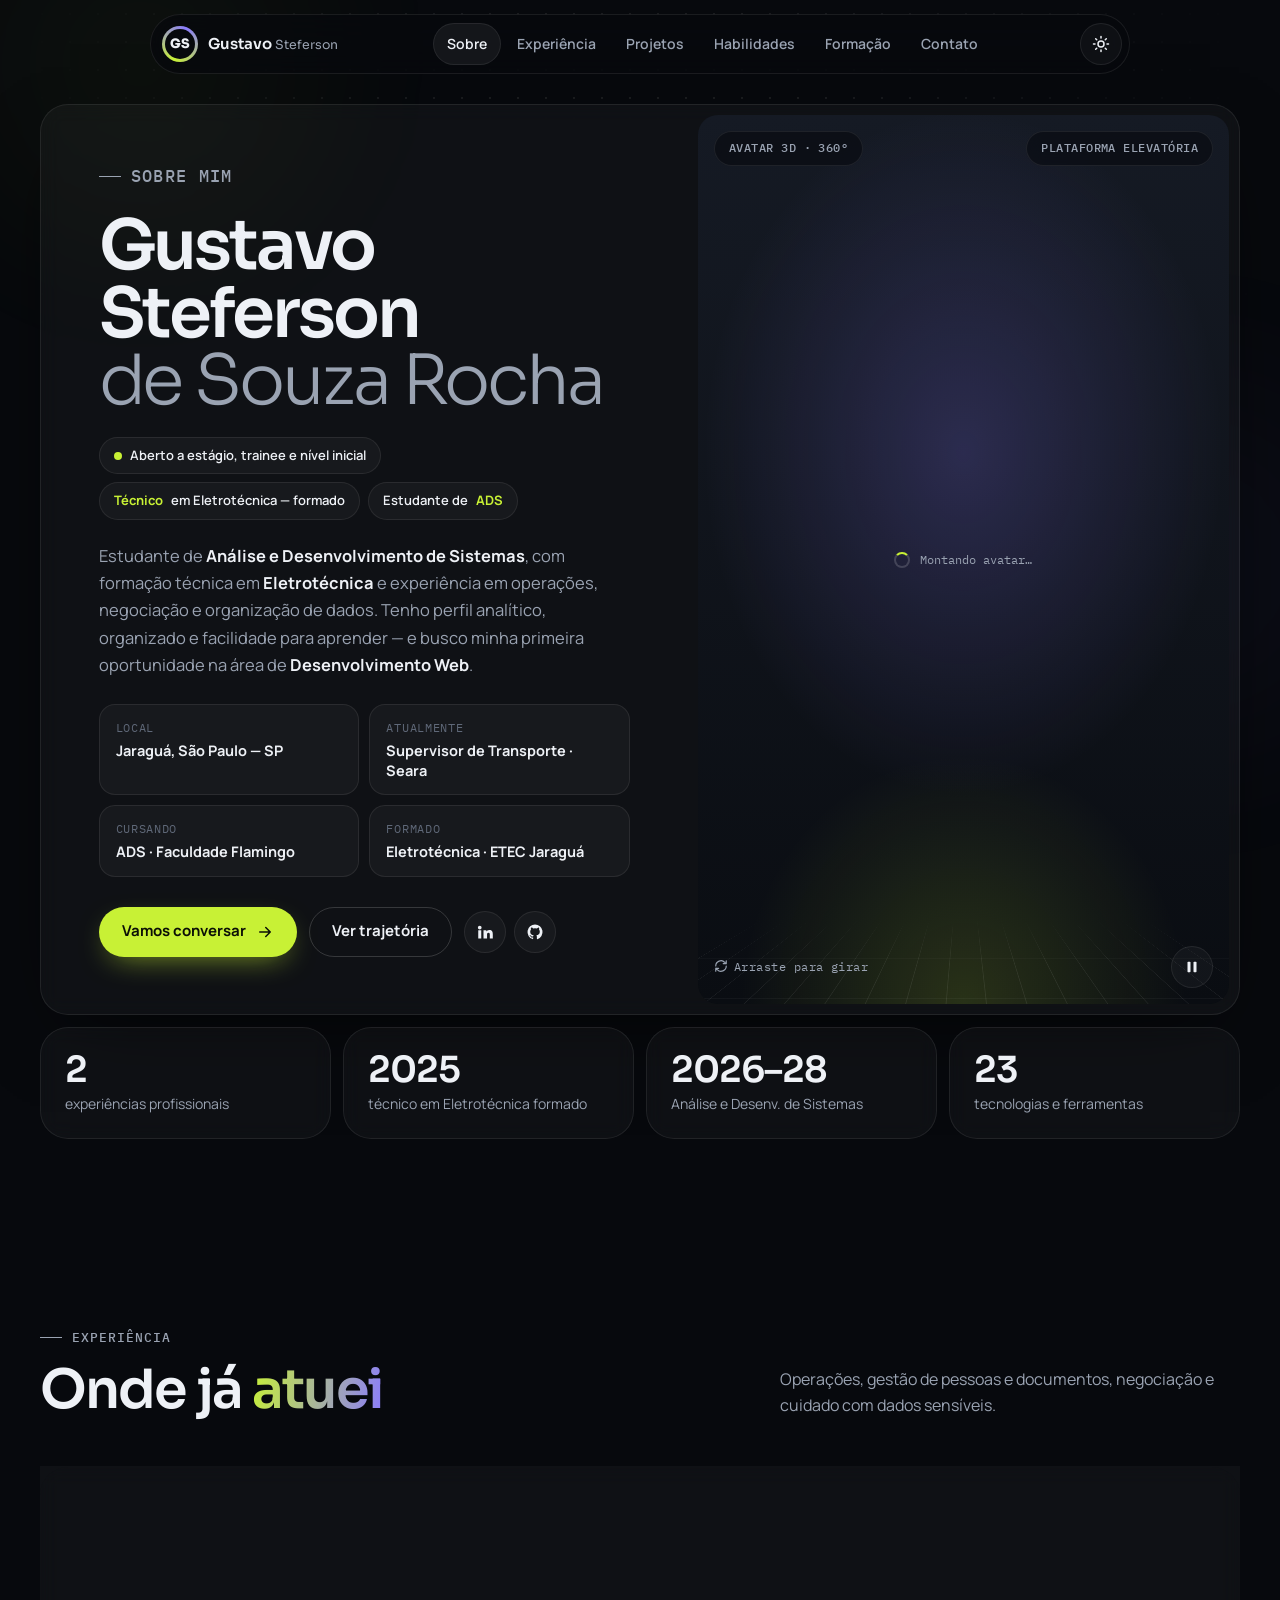
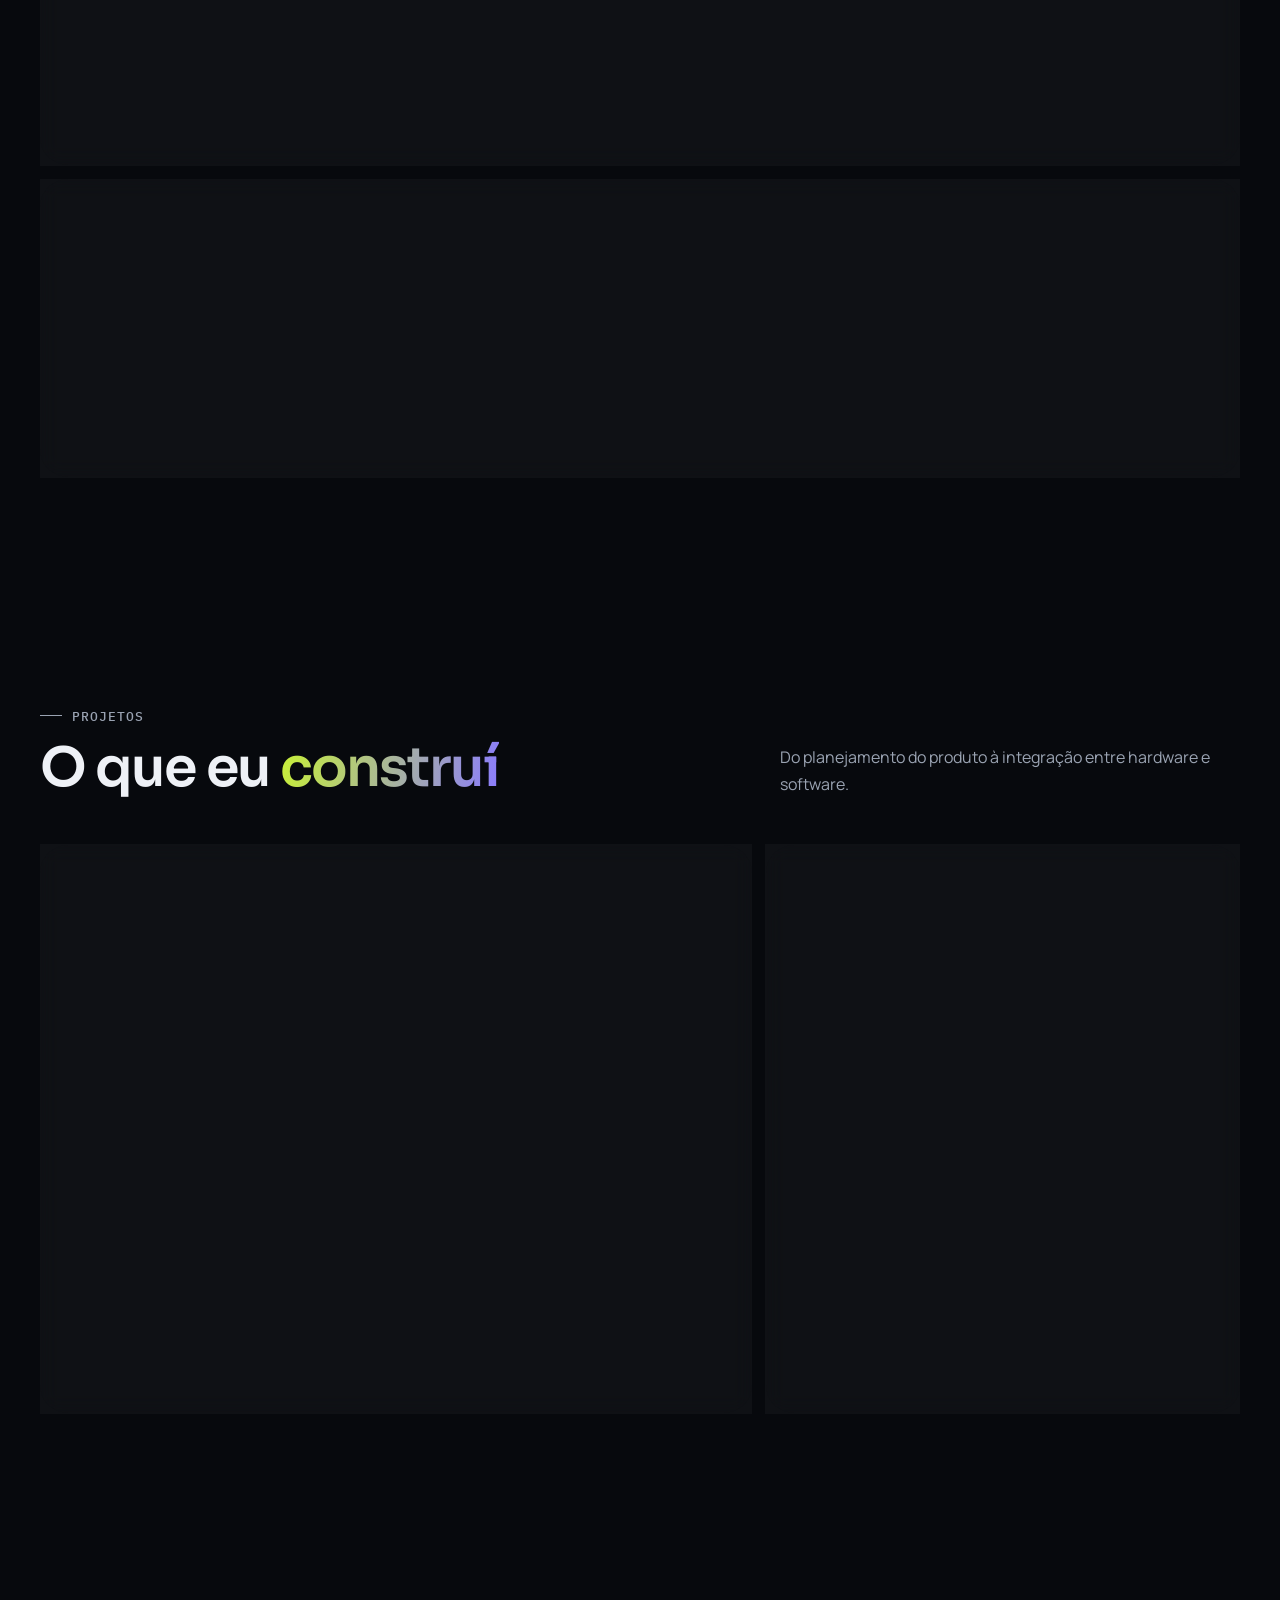
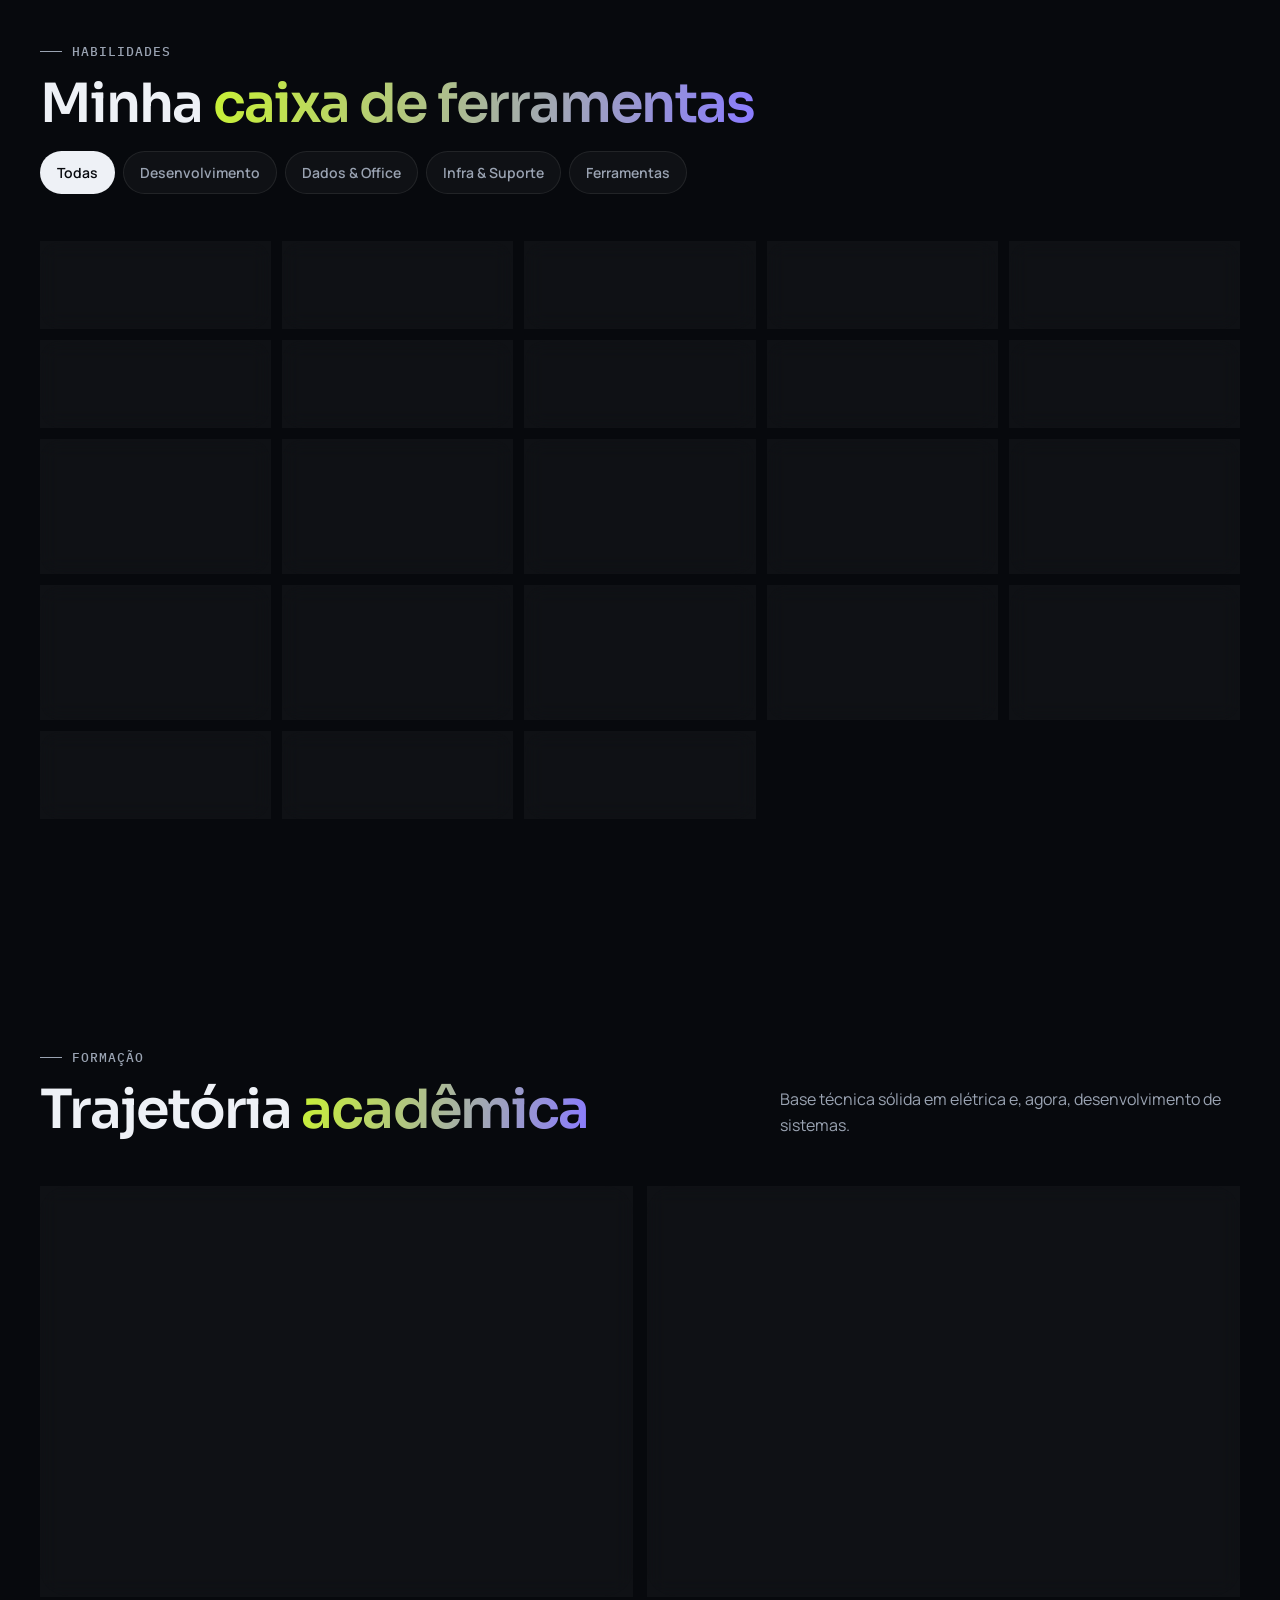
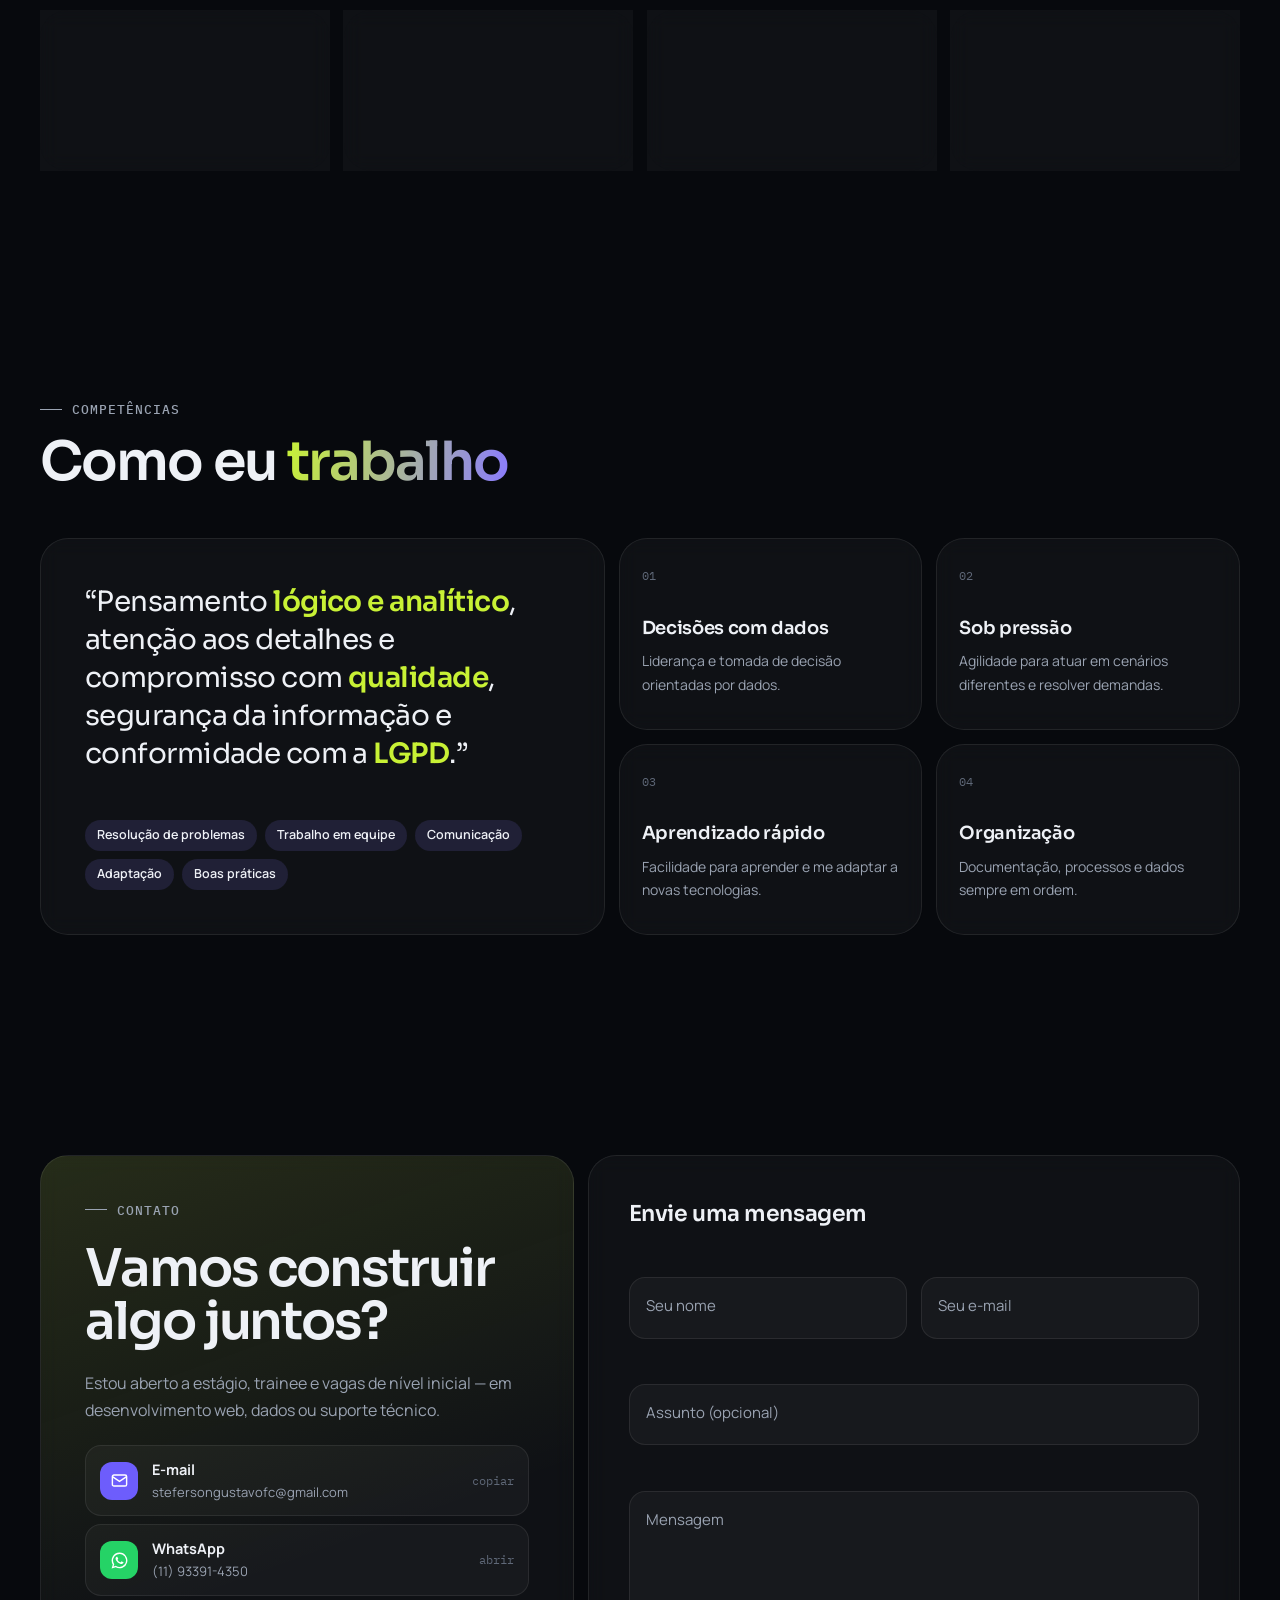
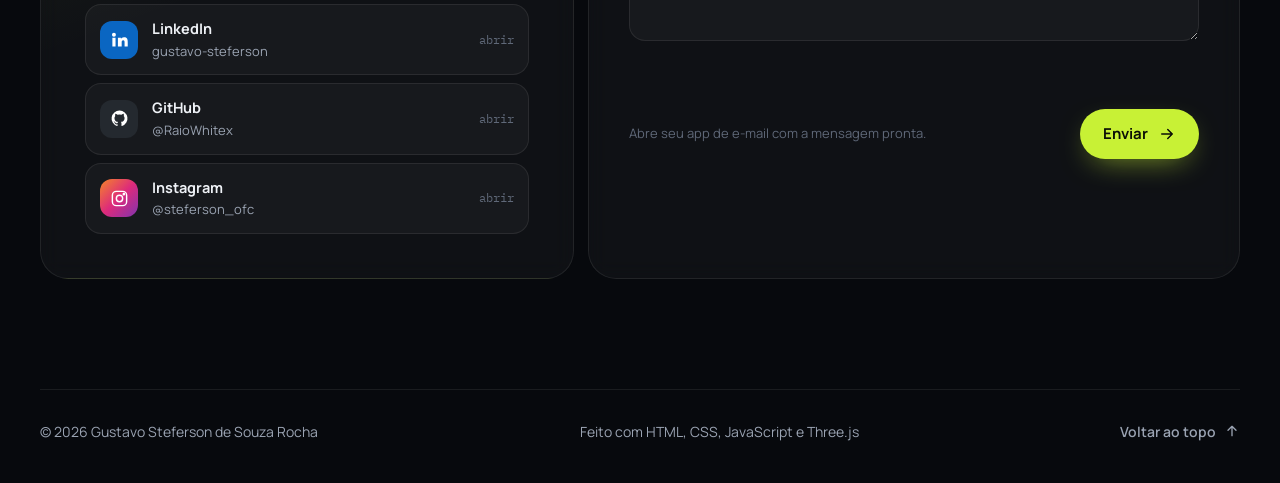
==== commit e53c4a64: "Rebuild portfolio as single-page site with 3D avatar New original layout (bento cards, light/dark th" ====
--- a/index.html
+++ b/index.html
@@ -3,149 +3,421 @@
 <head>
 <meta charset="UTF-8">
 <meta name="viewport" content="width=device-width, initial-scale=1.0">
-<title>Gustavo Steferson — Desenvolvedor de Sistemas em formação</title>
-<meta name="description" content="Portfólio de Gustavo Steferson de Souza Rocha: estudante de Análise e Desenvolvimento de Sistemas e Técnico em Eletrotécnica.">
+<title>Gustavo Steferson — Técnico em Eletrotécnica e estudante de ADS</title>
+<meta name="description" content="Portfólio de Gustavo Steferson de Souza Rocha: técnico em Eletrotécnica, estudante de Análise e Desenvolvimento de Sistemas, com experiência em operações, negociação e dados.">
 <meta name="author" content="Gustavo Steferson de Souza Rocha">
-<meta name="theme-color" content="#030303">
+<meta name="theme-color" content="#07090d">
 <meta property="og:type" content="website">
-<meta property="og:title" content="Gustavo Steferson — Desenvolvedor de Sistemas em formação">
-<meta property="og:description" content="Portfólio de Gustavo Steferson de Souza Rocha: estudante de Análise e Desenvolvimento de Sistemas e Técnico em Eletrotécnica.">
+<meta property="og:title" content="Gustavo Steferson — Técnico em Eletrotécnica e estudante de ADS">
+<meta property="og:description" content="Portfólio de Gustavo Steferson de Souza Rocha: técnico em Eletrotécnica, estudante de Análise e Desenvolvimento de Sistemas, com experiência em operações, negociação e dados.">
 <meta property="og:locale" content="pt_BR">
-<meta name="twitter:card" content="summary">
 <link rel="icon" href="assets/img/favicon.svg" type="image/svg+xml">
 <script>
   (function () {
     var d = document.documentElement;
     d.classList.add('js');
-    try { if (localStorage.getItem('gs-accent') === 'gold') d.dataset.accent = 'gold'; } catch (e) {}
+    var t = null;
+    try { t = localStorage.getItem('gs-theme'); } catch (e) {}
+    d.dataset.theme = t || 'dark';
   })();
 </script>
 <link rel="preconnect" href="https://fonts.googleapis.com">
 <link rel="preconnect" href="https://fonts.gstatic.com" crossorigin>
-<link href="https://fonts.googleapis.com/css2?family=Anton&family=Inter:wght@400;500;600&family=JetBrains+Mono:wght@400;500;700&display=swap" rel="stylesheet">
-<link rel="stylesheet" href="assets/css/style.css">
+<link href="https://fonts.googleapis.com/css2?family=IBM+Plex+Mono:wght@400;500&family=Manrope:wght@400;500;600;700;800&family=Sora:wght@300;400;600;700&display=swap" rel="stylesheet">
+<link rel="stylesheet" href="assets/css/main.css">
+<link rel="modulepreload" href="assets/vendor/three/three.module.min.js">
 </head>
 <body>
-<a class="skip-link" href="#conteudo">Pular para o conteúdo</a>
-
-<div class="loader" role="status" aria-live="polite" aria-label="Carregando página">
-  <div class="loader__terminal">
-    <div class="loader__top"><span>// GUSTAVO.DEV</span><span>BOOT_SEQUENCE.EXE</span></div>
-    <div class="loader__readout"><p class="loader__label">INICIANDO_SISTEMA</p><strong class="loader__pct">00%</strong></div>
-    <div class="loader__track"><span class="loader__bar"></span></div>
-    <p class="loader__log"></p>
-  </div>
-</div>
-<div class="scroll-progress" aria-hidden="true"></div>
-<div class="cursor" aria-hidden="true"></div>
-
-<header class="site-header">
-  <a class="site-logo" href="index.html" aria-label="Página inicial"><span aria-hidden="true">//</span> GUSTAVO.DEV</a>
-  <nav class="nav" id="navegacao" aria-label="Navegação principal">
-    <a href="index.html" aria-current="page" data-scramble>Início</a>
-    <a href="sobre.html" data-scramble>Sobre</a>
-    <a href="habilidades.html" data-scramble>Habilidades</a>
-    <a href="formacao.html" data-scramble>Formação</a>
-    <a href="contato.html" data-scramble>Contato</a>
+<a class="skip" href="#conteudo">Pular para o conteúdo</a>
+<div class="backdrop" aria-hidden="true"><span class="blob blob--a"></span><span class="blob blob--b"></span></div>
+
+<header class="nav" aria-label="Topo">
+  <a class="brand" href="#sobre" aria-label="Gustavo Steferson — início">
+    <span class="brand__mark" aria-hidden="true"><span>GS</span></span>
+    <span>Gustavo <small>Steferson</small></span>
+  </a>
+  <nav class="nav__links" id="menu" aria-label="Seções">
+    <span class="nav__pill" aria-hidden="true"></span>
+    <a href="#sobre">Sobre</a>
+    <a href="#experiencia">Experiência</a>
+    <a href="#projetos">Projetos</a>
+    <a href="#habilidades">Habilidades</a>
+    <a href="#formacao">Formação</a>
+    <a href="#contato">Contato</a>
   </nav>
-  <div class="header-tools">
-    <div class="accent-switch" role="group" aria-label="Cor de destaque">
-      <span>COR</span>
-      <button type="button" data-accent="blue" aria-pressed="true" aria-label="Azul elétrico"><span></span></button>
-      <button type="button" data-accent="gold" aria-pressed="false" aria-label="Ouro"><span></span></button>
-    </div>
-    <button class="menu-trigger" type="button" aria-controls="navegacao" aria-expanded="false">[ MENU ]</button>
-  </div>
+  <span class="spacer"></span>
+  <button class="icon-btn theme-btn" type="button" aria-label="Alternar tema claro/escuro"><svg class="sun" viewBox="0 0 24 24" fill="none" stroke="currentColor" stroke-width="2" stroke-linecap="round" aria-hidden="true"><circle cx="12" cy="12" r="4"/><path d="M12 2v2M12 20v2M4.9 4.9l1.4 1.4M17.7 17.7l1.4 1.4M2 12h2M20 12h2M4.9 19.1l1.4-1.4M17.7 6.3l1.4-1.4"/></svg><svg class="moon" viewBox="0 0 24 24" fill="none" stroke="currentColor" stroke-width="2" stroke-linecap="round" stroke-linejoin="round" aria-hidden="true"><path d="M21 12.8A9 9 0 1 1 11.2 3a7 7 0 0 0 9.8 9.8Z"/></svg></button>
+  <button class="icon-btn menu-btn" type="button" aria-label="Abrir menu" aria-controls="menu" aria-expanded="false"><svg viewBox="0 0 24 24" fill="none" stroke="currentColor" stroke-width="2" stroke-linecap="round" aria-hidden="true"><path d="M4 7h16M4 12h16M4 17h10"/></svg></button>
 </header>
 
-<main id="conteudo" tabindex="-1">
-<section class="hero container" aria-labelledby="hero-title">
-  <div class="hero__main">
-    <p class="eyebrow reveal"><span>//</span> Portfólio pessoal — v2.0</p>
-    <h1 id="hero-title" class="hero__title display">
-      <span class="reveal-mask glitch" data-text="Gustavo" style="--d:.05s">Gustavo</span>
-      <span class="reveal-mask" style="--d:.15s">Steferson</span>
-      <span class="reveal-mask outline" style="--d:.25s">.dev</span>
-    </h1>
-    <p class="hero__role reveal" style="--d:.35s">
-      <span class="pulse-dot" aria-hidden="true"></span>
-      <span class="typed" data-typed='["Analista e Desenvolvedor de Sistemas em formação","Técnico em Eletrotécnica","Front-end: HTML5 · CSS3 · JavaScript","Perfil analítico e organizado"]'>Analista e Desenvolvedor de Sistemas em formação</span>
-    </p>
-    <p class="hero__intro reveal" style="--d:.45s">
-      Atualmente curso <strong>Análise e Desenvolvimento de Sistemas</strong>, caminhando para o 2º semestre,
-      e me preparo para um semestre de formação no <strong>PROA</strong>, pelo programa Profissão.
-      Também sou técnico em Eletrotécnica, com experiência na criação e análise de plantas baixas residenciais e industriais.
-    </p>
-    <div class="btn-row reveal" style="--d:.55s">
-      <a class="btn" href="contato.html">Falar comigo <span class="arrow" aria-hidden="true">→</span></a>
-      <a class="btn btn--ghost" href="habilidades.html">Ver habilidades <span class="arrow" aria-hidden="true">↗</span></a>
-    </div>
-  </div>
-
-  <aside class="hero__side" aria-label="Status do sistema">
-    <div class="window globe-window reveal" style="--d:.3s">
-      <div class="window__bar"><span class="window__dots" aria-hidden="true"><i></i><i></i><i></i></span><span>GLOBE.EXE</span><span>SP / BR</span></div>
-      <canvas data-scene="globe" aria-hidden="true"></canvas>
-      <span class="globe-window__tag">LAT -23.55 · LON -46.63</span>
-    </div>
-    <div class="window sysinfo reveal" style="--d:.4s">
-      <div class="window__bar"><span>SYSTEM</span><span data-clock>--:--:--</span></div>
-      <dl>
-        <dt>Status</dt><dd><span class="status"><span class="pulse-dot pulse-dot--round" aria-hidden="true"></span>Online</span></dd>
-        <dt>Tipo</dt><dd>Portfólio pessoal</dd>
-        <dt>Stack</dt><dd>HTML · CSS · JS</dd>
-        <dt>Curso</dt><dd>ADS — 2º semestre</dd>
-        <dt>Local</dt><dd>São Paulo, BR</dd>
-      </dl>
-    </div>
-  </aside>
-  <span class="scroll-hint" aria-hidden="true">Role</span>
-</section>
-
-<div class="marquee " aria-hidden="true"><div class="marquee__track"><span>HTML5</span><span>CSS3</span><span>JavaScript</span><span>Python</span><span>Power BI</span><span>Excel</span><span>AutoCAD</span><span>GitHub</span><span>VS Code</span><span>Modelagem de Dados</span></div></div>
-
-<section class="section container" aria-labelledby="index-title">
-  <div class="section-head reveal">
-    <div>
-      <p class="eyebrow"><span>//</span> Índice</p>
-      <h2 id="index-title" class="display">Explore o sistema</h2>
-    </div>
-    <span class="section-head__index" aria-hidden="true">01</span>
-  </div>
-  <nav class="index-list" aria-label="Páginas do portfólio">
-    <a class="reveal" href="sobre.html"><span class="index-list__num">01 /</span><span class="index-list__title">Sobre</span><span class="index-list__desc">Quem sou, como trabalho e o que me move.</span><span class="index-list__arrow" aria-hidden="true">→</span></a>
-    <a class="reveal" href="habilidades.html"><span class="index-list__num">02 /</span><span class="index-list__title">Habilidades</span><span class="index-list__desc">Stack, ferramentas e nível de proficiência.</span><span class="index-list__arrow" aria-hidden="true">→</span></a>
-    <a class="reveal" href="formacao.html"><span class="index-list__num">03 /</span><span class="index-list__title">Formação</span><span class="index-list__desc">Trajetória acadêmica e cursos concluídos.</span><span class="index-list__arrow" aria-hidden="true">→</span></a>
-    <a class="reveal" href="contato.html"><span class="index-list__num">04 /</span><span class="index-list__title">Contato</span><span class="index-list__desc">WhatsApp, LinkedIn, GitHub, Instagram e e-mail.</span><span class="index-list__arrow" aria-hidden="true">→</span></a>
-  </nav>
-</section>
-
-<section class="section container" aria-labelledby="stats-title">
-  <h2 id="stats-title" class="sr-only">Números</h2>
-  <div class="stats reveal" data-observe>
-    <div class="stat"><div class="stat__value"><span data-count="2" data-pad="2">02</span></div><p class="stat__label">Formações principais</p></div>
-    <div class="stat"><div class="stat__value"><span data-count="9" data-pad="2">09</span></div><p class="stat__label">Tecnologias mapeadas</p></div>
-    <div class="stat"><div class="stat__value"><span data-count="6" data-pad="2">06</span></div><p class="stat__label">Ferramentas no dia a dia</p></div>
-    <div class="stat"><div class="stat__value"><span data-count="100">100</span><sup>%</sup></div><p class="stat__label">Vontade de aprender</p></div>
-  </div>
-</section>
-
-<section class="section container" aria-labelledby="cta-title">
-  <div class="cta reveal">
-    <p class="eyebrow"><span>//</span> Próximo passo</p>
-    <h2 id="cta-title" class="cta__title display">Vamos <span>conversar?</span></h2>
-    <p class="hero__intro">Aberto a oportunidades em áreas analíticas e técnicas — planejamento, desenvolvimento, análise e suporte a processos internos.</p>
-    <div class="btn-row"><a class="btn" href="contato.html">Iniciar contato <span class="arrow" aria-hidden="true">→</span></a></div>
-  </div>
-</section>
+<main id="conteudo">
+
+<!-- ============ SOBRE MIM (hero com avatar 3D) ============ -->
+<section id="sobre" class="hero" aria-labelledby="sobre-titulo">
+  <div class="wrap">
+    <article class="hero-card card">
+      <div class="hero-card__text">
+        <p class="label reveal">Sobre mim</p>
+        <h1 id="sobre-titulo" class="reveal" style="--d:.05s">Gustavo Steferson <span>de Souza Rocha</span></h1>
+        <div class="hero-role reveal" style="--d:.1s">
+          <span class="chip"><span class="dot" aria-hidden="true"></span>Aberto a estágio, trainee e nível inicial</span>
+          <span class="chip"><b>Técnico</b> em Eletrotécnica — formado</span>
+          <span class="chip">Estudante de <b>ADS</b></span>
+        </div>
+        <p class="reveal" style="--d:.15s">
+          Estudante de <strong>Análise e Desenvolvimento de Sistemas</strong>, com formação técnica em
+          <strong>Eletrotécnica</strong> e experiência em operações, negociação e organização de dados.
+          Tenho perfil analítico, organizado e facilidade para aprender — e busco minha primeira
+          oportunidade na área de <strong>Desenvolvimento Web</strong>.
+        </p>
+        <dl class="facts reveal" style="--d:.2s">
+          <div class="fact"><dt>Local</dt><dd>Jaraguá, São Paulo — SP</dd></div>
+          <div class="fact"><dt>Atualmente</dt><dd>Supervisor de Transporte · Seara</dd></div>
+          <div class="fact"><dt>Cursando</dt><dd>ADS · Faculdade Flamingo</dd></div>
+          <div class="fact"><dt>Formado</dt><dd>Eletrotécnica · ETEC Jaraguá</dd></div>
+        </dl>
+        <div class="hero-actions reveal" style="--d:.25s">
+          <a class="btn" href="#contato">Vamos conversar <svg viewBox="0 0 24 24" fill="none" stroke="currentColor" stroke-width="2" stroke-linecap="round" stroke-linejoin="round" aria-hidden="true"><path d="M5 12h14M13 6l6 6-6 6"/></svg></a>
+          <a class="btn btn--ghost" href="#experiencia">Ver trajetória</a>
+          <div class="socials">
+            <a class="icon-btn" href="https://www.linkedin.com/in/gustavo-steferson-1896263a8/" target="_blank" rel="noopener noreferrer" aria-label="LinkedIn"><svg viewBox="0 0 24 24" fill="currentColor" aria-hidden="true"><path d="M4.98 3.5a2.5 2.5 0 1 1 0 5 2.5 2.5 0 0 1 0-5ZM3 9.75h4v11H3v-11Zm7 0h3.8v1.5h.06c.53-.95 1.83-1.95 3.77-1.95 4.03 0 4.77 2.5 4.77 5.75v5.7h-4v-5.05c0-1.2-.02-2.75-1.7-2.75-1.7 0-1.95 1.3-1.95 2.66v5.14H10v-11Z"/></svg></a>
+            <a class="icon-btn" href="https://github.com/RaioWhitex" target="_blank" rel="noopener noreferrer" aria-label="GitHub"><svg viewBox="0 0 24 24" fill="currentColor" aria-hidden="true"><path d="M12 2a10 10 0 0 0-3.16 19.49c.5.09.68-.22.68-.48v-1.7c-2.78.6-3.37-1.34-3.37-1.34-.45-1.16-1.1-1.47-1.1-1.47-.9-.62.07-.6.07-.6 1 .07 1.53 1.03 1.53 1.03.89 1.52 2.34 1.08 2.91.83.09-.65.35-1.08.63-1.33-2.22-.25-4.55-1.11-4.55-4.94 0-1.1.39-1.99 1.03-2.69-.1-.25-.45-1.27.1-2.64 0 0 .84-.27 2.75 1.02a9.5 9.5 0 0 1 5 0c1.91-1.3 2.75-1.02 2.75-1.02.55 1.37.2 2.39.1 2.64.64.7 1.03 1.6 1.03 2.69 0 3.84-2.34 4.68-4.57 4.93.36.31.68.92.68 1.85v2.75c0 .27.18.58.69.48A10 10 0 0 0 12 2Z"/></svg></a>
+          </div>
+        </div>
+      </div>
+
+      <div class="stage" data-model="">
+        <div class="stage__hud" aria-hidden="true">
+          <span class="chip">AVATAR 3D · 360°</span>
+          <span class="chip">PLATAFORMA ELEVATÓRIA</span>
+        </div>
+        <div class="stage__loading" aria-hidden="true"><span>Montando avatar…</span></div>
+        <div class="stage__fallback"><img src="assets/img/avatar/face.webp" alt="Rosto de Gustavo Steferson"></div>
+        <div class="stage__foot">
+          <span class="stage__hint"><svg viewBox="0 0 24 24" fill="none" stroke="currentColor" stroke-width="2" stroke-linecap="round" stroke-linejoin="round" aria-hidden="true"><path d="M3 12a9 9 0 0 1 15.5-6.2L21 8M21 3v5h-5M21 12a9 9 0 0 1-15.5 6.2L3 16M3 21v-5h5"/></svg>Arraste para girar</span>
+          <button class="icon-btn stage__toggle" type="button" aria-label="Pausar animação" aria-pressed="false"><svg viewBox="0 0 24 24" fill="currentColor" aria-hidden="true"><rect x="6" y="5" width="4" height="14" rx="1"/><rect x="14" y="5" width="4" height="14" rx="1"/></svg></button>
+        </div>
+        <p class="sr-only">Avatar 3D de Gustavo, com camisa preta e branca estampada com tentáculos, calça jeans preta e tênis brancos, girando sobre uma plataforma elevatória.</p>
+      </div>
+    </article>
+
+    <div class="ticker">
+      <div class="card glow reveal"><strong>2</strong><span>experiências profissionais</span></div>
+      <div class="card glow reveal" style="--d:.05s"><strong>2025</strong><span>técnico em Eletrotécnica formado</span></div>
+      <div class="card glow reveal" style="--d:.1s"><strong>2026–28</strong><span>Análise e Desenv. de Sistemas</span></div>
+      <div class="card glow reveal" style="--d:.15s"><strong>23</strong><span>tecnologias e ferramentas</span></div>
+    </div>
+  </div>
+</section>
+
+<!-- ============ EXPERIÊNCIA ============ -->
+<section id="experiencia" aria-labelledby="exp-titulo">
+  <div class="wrap">
+    <div class="section-head">
+      <div><p class="label reveal">Experiência</p><h2 id="exp-titulo" class="reveal">Onde já <em>atuei</em></h2></div>
+      <p class="reveal">Operações, gestão de pessoas e documentos, negociação e cuidado com dados sensíveis.</p>
+    </div>
+    <ol class="jobs">
+      <li class="job card glow reveal">
+        <div class="job__when"><span class="job__period">07/2026 — atual</span><span class="chip chip--done job__status">Atual</span></div>
+        <div>
+          <h3>Supervisor de Transporte</h3>
+          <p class="job__org">Seara <span>· Home Office</span></p>
+          <ul class="ticks">
+            <li>Supervisão da operação de transporte e da frota de caminhões.</li>
+            <li>Acompanhamento de motoristas e tratativa de ocorrências em rota.</li>
+            <li>Responsabilidade pela gestão de documentos financeiros.</li>
+          </ul>
+          <div class="tags"><span class="tag">Logística</span><span class="tag">Gestão de ocorrências</span><span class="tag">Documentação</span></div>
+        </div>
+      </li>
+      <li class="job card glow reveal">
+        <div class="job__when"><span class="job__period">06/2026 — 07/2026</span><span class="chip job__status">CLT · Presencial</span></div>
+        <div>
+          <h3>Recuperador de Crédito</h3>
+          <p class="job__org">Localcred <span>· CLT · Presencial</span></p>
+          <ul class="ticks">
+            <li>Negociação e recuperação de créditos em atraso e gestão de acordos.</li>
+            <li>Atualização de carteiras, organização de dados e atendimento ao cliente.</li>
+            <li>Responsabilidade com dados sensíveis, como CPFs, endereços e informações bancárias.</li>
+          </ul>
+          <div class="tags"><span class="tag">Negociação</span><span class="tag">Atendimento</span><span class="tag">LGPD</span></div>
+        </div>
+      </li>
+    </ol>
+  </div>
+</section>
+
+<!-- ============ PROJETOS ============ -->
+<section id="projetos" aria-labelledby="proj-titulo">
+  <div class="wrap">
+    <div class="section-head">
+      <div><p class="label reveal">Projetos</p><h2 id="proj-titulo" class="reveal">O que eu <em>construí</em></h2></div>
+      <p class="reveal">Do planejamento do produto à integração entre hardware e software.</p>
+    </div>
+    <div class="projects">
+      <article class="project card glow reveal">
+        <div class="project__top"><span class="project__icon"><svg viewBox="0 0 24 24" fill="none" stroke="currentColor" stroke-width="2" stroke-linecap="round" aria-hidden="true"><circle cx="12" cy="12" r="9"/><circle cx="12" cy="12" r="5"/><path d="M12 12 18 6"/><circle cx="12" cy="12" r="1.2" fill="currentColor"/></svg></span><span class="chip chip--done">Projeto em equipe</span></div>
+        <h3>Desenvolvimento de Solução de Monitoramento</h3>
+        <p>Criação de um sistema voltado a soluções de monitoramento, do modelo de negócio à documentação técnica.</p>
+        <ul class="ticks">
+          <li>Criação e desenvolvimento de um sistema de monitoramento.</li>
+          <li>Planejamento do produto, definição de funcionalidades e do modelo de negócio.</li>
+          <li>Pesquisa e análise de tecnologias, componentes e soluções.</li>
+          <li>Levantamento e análise de custos, precificação e viabilidade financeira.</li>
+          <li>Planejamento da integração entre hardware e software.</li>
+          <li>Organização da documentação técnica, comercial e estratégica.</li>
+        </ul>
+        <div class="tags"><span class="tag">Gestão de projetos</span><span class="tag">Análise de dados</span><span class="tag">Hardware + software</span><span class="tag">Empreendedorismo</span></div>
+      </article>
+      <article class="project project--mini card glow reveal" style="--d:.08s">
+        <div class="project__top"><span class="project__icon"><svg viewBox="0 0 24 24" fill="none" stroke="currentColor" stroke-width="2" stroke-linecap="round" stroke-linejoin="round" aria-hidden="true"><path d="m8 6-6 6 6 6M16 6l6 6-6 6"/></svg></span><span class="chip chip--now">Este site</span></div>
+        <h3>Portfólio 3D</h3>
+        <p>Site feito do zero com HTML, CSS e JavaScript, com um avatar 3D em tempo real (Three.js) sobre uma plataforma elevatória.</p>
+        <ul class="ticks">
+          <li>Tema claro/escuro e layout responsivo.</li>
+          <li>Cena 3D com sombras, reflexos e animação.</li>
+          <li>Acessível e leve: sem frameworks.</li>
+        </ul>
+        <a class="project__link" href="https://github.com/RaioWhitex" target="_blank" rel="noopener noreferrer">Ver no GitHub <svg viewBox="0 0 24 24" fill="none" stroke="currentColor" stroke-width="2" stroke-linecap="round" stroke-linejoin="round" aria-hidden="true"><path d="M7 17 17 7M8 7h9v9"/></svg></a>
+      </article>
+    </div>
+  </div>
+</section>
+
+<!-- ============ HABILIDADES ============ -->
+<section id="habilidades" aria-labelledby="hab-titulo">
+  <div class="wrap">
+    <div class="section-head">
+      <div><p class="label reveal">Habilidades</p><h2 id="hab-titulo" class="reveal">Minha <em>caixa de ferramentas</em></h2></div>
+      <div class="filters reveal" role="group" aria-label="Filtrar habilidades">
+        <button type="button" data-filter="all" aria-pressed="true">Todas</button>
+        <button type="button" data-filter="dev" aria-pressed="false">Desenvolvimento</button>
+        <button type="button" data-filter="data" aria-pressed="false">Dados &amp; Office</button>
+        <button type="button" data-filter="infra" aria-pressed="false">Infra &amp; Suporte</button>
+        <button type="button" data-filter="tools" aria-pressed="false">Ferramentas</button>
+      </div>
+    </div>
+    <ul class="skills reveal">
+      <li class="skill card glow" data-cat="dev" data-level="1">
+        <span class="skill__icon" style="--c:#e34f26;color:#fff" aria-hidden="true">HTML</span>
+        <span class="skill__body"><span class="skill__name">HTML5</span><span class="skill__lvl"><span class="meter" aria-hidden="true"></span>Básico</span></span>
+      </li>
+      <li class="skill card glow" data-cat="dev" data-level="1">
+        <span class="skill__icon" style="--c:#1f6fd1;color:#fff" aria-hidden="true">CSS</span>
+        <span class="skill__body"><span class="skill__name">CSS3</span><span class="skill__lvl"><span class="meter" aria-hidden="true"></span>Básico</span></span>
+      </li>
+      <li class="skill card glow" data-cat="dev" data-level="1">
+        <span class="skill__icon" style="--c:#f0db4f;color:#1b1b1b" aria-hidden="true">JS</span>
+        <span class="skill__body"><span class="skill__name">JavaScript</span><span class="skill__lvl"><span class="meter" aria-hidden="true"></span>Básico</span></span>
+      </li>
+      <li class="skill card glow" data-cat="dev" data-level="1">
+        <span class="skill__icon" style="--c:#e76f00;color:#fff" aria-hidden="true">JV</span>
+        <span class="skill__body"><span class="skill__name">Java</span><span class="skill__lvl"><span class="meter" aria-hidden="true"></span>Básico</span></span>
+      </li>
+      <li class="skill card glow" data-cat="dev" data-level="1">
+        <span class="skill__icon" style="--c:#3776ab;color:#ffd43b" aria-hidden="true">PY</span>
+        <span class="skill__body"><span class="skill__name">Python</span><span class="skill__lvl"><span class="meter" aria-hidden="true"></span>Básico</span></span>
+      </li>
+      <li class="skill card glow" data-cat="dev" data-level="1">
+        <span class="skill__icon" style="--c:#336791;color:#fff" aria-hidden="true">SQL</span>
+        <span class="skill__body"><span class="skill__name">SQL</span><span class="skill__lvl"><span class="meter" aria-hidden="true"></span>Básico</span></span>
+      </li>
+      <li class="skill card glow" data-cat="data" data-level="2">
+        <span class="skill__icon" style="--c:#1d6f42;color:#fff" aria-hidden="true">X</span>
+        <span class="skill__body"><span class="skill__name">Excel</span><span class="skill__lvl"><span class="meter" aria-hidden="true"></span>Intermediário</span></span>
+      </li>
+      <li class="skill card glow" data-cat="data" data-level="2">
+        <span class="skill__icon" style="--c:#f2c811;color:#1b1b1b" aria-hidden="true">BI</span>
+        <span class="skill__body"><span class="skill__name">Power BI</span><span class="skill__lvl"><span class="meter" aria-hidden="true"></span>Intermediário</span></span>
+      </li>
+      <li class="skill card glow" data-cat="data" data-level="2">
+        <span class="skill__icon" style="--c:#2b579a;color:#fff" aria-hidden="true">W</span>
+        <span class="skill__body"><span class="skill__name">Word</span><span class="skill__lvl"><span class="meter" aria-hidden="true"></span>Intermediário</span></span>
+      </li>
+      <li class="skill card glow" data-cat="data" data-level="2">
+        <span class="skill__icon" style="--c:#d24726;color:#fff" aria-hidden="true">P</span>
+        <span class="skill__body"><span class="skill__name">PowerPoint</span><span class="skill__lvl"><span class="meter" aria-hidden="true"></span>Intermediário</span></span>
+      </li>
+      <li class="skill card glow" data-cat="data" data-level="1">
+        <span class="skill__icon" style="--c:#0078d4;color:#fff" aria-hidden="true">O</span>
+        <span class="skill__body"><span class="skill__name">Outlook</span><span class="skill__lvl"><span class="meter" aria-hidden="true"></span>Básico · <span class="learning">rumo ao intermediário</span></span></span>
+      </li>
+      <li class="skill card glow" data-cat="data" data-level="1">
+        <span class="skill__icon" style="--c:#077568;color:#fff" aria-hidden="true">Pb</span>
+        <span class="skill__body"><span class="skill__name">Publisher</span><span class="skill__lvl"><span class="meter" aria-hidden="true"></span>Básico</span></span>
+      </li>
+      <li class="skill card glow" data-cat="infra" data-level="2">
+        <span class="skill__icon" style="--c:#0078d4;color:#fff" aria-hidden="true"><svg viewBox="0 0 24 24" fill="currentColor" aria-hidden="true"><path d="M3 5.5 10.5 4.4v7.1H3V5.5Zm0 13 7.5 1.1v-7H3v5.9Zm8.4 1.2L21 21v-8.4h-9.6v7.1Zm0-15.4v7.2H21V3l-9.6 1.3Z"/></svg></span>
+        <span class="skill__body"><span class="skill__name">Windows 10 e 11</span><span class="skill__lvl"><span class="meter" aria-hidden="true"></span>Intermediário</span></span>
+      </li>
+      <li class="skill card glow" data-cat="infra" data-level="1">
+        <span class="skill__icon" style="--c:#6d5dfc;color:#fff" aria-hidden="true"><svg viewBox="0 0 24 24" fill="none" stroke="currentColor" stroke-width="2" stroke-linecap="round" aria-hidden="true"><rect x="9" y="2.5" width="6" height="5" rx="1"/><rect x="2.5" y="16.5" width="6" height="5" rx="1"/><rect x="15.5" y="16.5" width="6" height="5" rx="1"/><path d="M12 7.5v4.5M5.5 16.5V12h13v4.5"/></svg></span>
+        <span class="skill__body"><span class="skill__name">Redes de computadores</span><span class="skill__lvl"><span class="meter" aria-hidden="true"></span>Básico · <span class="learning">aprendendo</span></span></span>
+      </li>
+      <li class="skill card glow" data-cat="infra" data-level="1">
+        <span class="skill__icon" style="--c:#5f6b7a;color:#fff" aria-hidden="true"><svg viewBox="0 0 24 24" fill="none" stroke="currentColor" stroke-width="2" stroke-linecap="round" stroke-linejoin="round" aria-hidden="true"><path d="M14.7 6.3a4 4 0 0 0-5.4 5.4L3 18l3 3 6.3-6.3a4 4 0 0 0 5.4-5.4l-2.5 2.5-2.4-.6-.6-2.4 2.5-2.5Z"/></svg></span>
+        <span class="skill__body"><span class="skill__name">Manutenção de computadores</span><span class="skill__lvl"><span class="meter" aria-hidden="true"></span>Básico · <span class="learning">aprendendo</span></span></span>
+      </li>
+      <li class="skill card glow" data-cat="infra" data-level="2">
+        <span class="skill__icon" style="--c:#e8a317;color:#1b1b1b" aria-hidden="true"><svg viewBox="0 0 24 24" fill="currentColor" aria-hidden="true"><path d="M13 2 4 14h6l-1 8 9-12h-6l1-8Z"/></svg></span>
+        <span class="skill__body"><span class="skill__name">Instalações elétricas</span><span class="skill__lvl"><span class="meter" aria-hidden="true"></span>Formação técnica</span></span>
+      </li>
+      <li class="skill card glow" data-cat="infra" data-level="1">
+        <span class="skill__icon" style="--c:#be1e2d;color:#fff" aria-hidden="true">A</span>
+        <span class="skill__body"><span class="skill__name">AutoCAD</span><span class="skill__lvl"><span class="meter" aria-hidden="true"></span>Básico</span></span>
+      </li>
+      <li class="skill card glow" data-cat="tools" data-level="1">
+        <span class="skill__icon" style="--c:#f05032;color:#fff" aria-hidden="true">Git</span>
+        <span class="skill__body"><span class="skill__name">Git</span><span class="skill__lvl"><span class="meter" aria-hidden="true"></span>Básico</span></span>
+      </li>
+      <li class="skill card glow" data-cat="tools" data-level="1">
+        <span class="skill__icon" style="--c:#24292f;color:#fff" aria-hidden="true"><svg viewBox="0 0 24 24" fill="currentColor" aria-hidden="true"><path d="M12 2a10 10 0 0 0-3.16 19.49c.5.09.68-.22.68-.48v-1.7c-2.78.6-3.37-1.34-3.37-1.34-.45-1.16-1.1-1.47-1.1-1.47-.9-.62.07-.6.07-.6 1 .07 1.53 1.03 1.53 1.03.89 1.52 2.34 1.08 2.91.83.09-.65.35-1.08.63-1.33-2.22-.25-4.55-1.11-4.55-4.94 0-1.1.39-1.99 1.03-2.69-.1-.25-.45-1.27.1-2.64 0 0 .84-.27 2.75 1.02a9.5 9.5 0 0 1 5 0c1.91-1.3 2.75-1.02 2.75-1.02.55 1.37.2 2.39.1 2.64.64.7 1.03 1.6 1.03 2.69 0 3.84-2.34 4.68-4.57 4.93.36.31.68.92.68 1.85v2.75c0 .27.18.58.69.48A10 10 0 0 0 12 2Z"/></svg></span>
+        <span class="skill__body"><span class="skill__name">GitHub</span><span class="skill__lvl"><span class="meter" aria-hidden="true"></span>Básico</span></span>
+      </li>
+      <li class="skill card glow" data-cat="tools" data-level="1">
+        <span class="skill__icon" style="--c:#ea4b71;color:#fff" aria-hidden="true">n8n</span>
+        <span class="skill__body"><span class="skill__name">n8n</span><span class="skill__lvl"><span class="meter" aria-hidden="true"></span>Básico</span></span>
+      </li>
+      <li class="skill card glow" data-cat="tools" data-level="1">
+        <span class="skill__icon" style="--c:#007acc;color:#fff" aria-hidden="true">VS</span>
+        <span class="skill__body"><span class="skill__name">VS Code</span><span class="skill__lvl"><span class="meter" aria-hidden="true"></span>Uso diário</span></span>
+      </li>
+      <li class="skill card glow" data-cat="tools" data-level="1">
+        <span class="skill__icon" style="--c:#111;color:#21d789" aria-hidden="true">PC</span>
+        <span class="skill__body"><span class="skill__name">PyCharm</span><span class="skill__lvl"><span class="meter" aria-hidden="true"></span>Básico</span></span>
+      </li>
+      <li class="skill card glow" data-cat="tools" data-level="1">
+        <span class="skill__icon" style="--c:#5c5543;color:#fff" aria-hidden="true">GP</span>
+        <span class="skill__body"><span class="skill__name">GIMP</span><span class="skill__lvl"><span class="meter" aria-hidden="true"></span>Básico</span></span>
+      </li>
+    </ul>
+  </div>
+</section>
+
+<!-- ============ FORMAÇÃO ============ -->
+<section id="formacao" aria-labelledby="form-titulo">
+  <div class="wrap">
+    <div class="section-head">
+      <div><p class="label reveal">Formação</p><h2 id="form-titulo" class="reveal">Trajetória <em>acadêmica</em></h2></div>
+      <p class="reveal">Base técnica sólida em elétrica e, agora, desenvolvimento de sistemas.</p>
+    </div>
+    <div class="edu">
+      <article class="edu__main card glow reveal">
+        <div class="edu__meta"><span class="chip chip--now">Em andamento</span><span class="chip">2026 — 2028</span></div>
+        <h3>Análise e Desenvolvimento de Sistemas</h3>
+        <p class="edu__school">Faculdade Flamingo</p>
+        <ul class="ticks">
+          <li>Desenvolvimento web: HTML, CSS e JavaScript.</li>
+          <li>Desenvolvimento back-end em Java.</li>
+          <li>Lógica de programação e algoritmos.</li>
+        </ul>
+        <div class="progress"><div class="progress__row"><span>Progresso</span><span>2º semestre</span></div><div class="progress__bar"><span style="--p:25%"></span></div></div>
+      </article>
+      <article class="edu__main card glow reveal" style="--d:.08s">
+        <div class="edu__meta"><span class="chip chip--done">Concluído</span><span class="chip">2023 — 2025</span></div>
+        <h3>Técnico em Eletrotécnica</h3>
+        <p class="edu__school">ETEC Jaraguá</p>
+        <ul class="ticks">
+          <li>Instalações elétricas residenciais e industriais.</li>
+          <li>Interpretação de diagramas e projetos elétricos; plantas baixas.</li>
+          <li>Noções de manutenção preventiva e corretiva em sistemas elétricos.</li>
+        </ul>
+        <div class="progress"><div class="progress__row"><span>Progresso</span><span>100%</span></div><div class="progress__bar"><span style="--p:100%"></span></div></div>
+      </article>
+      <div class="edu__side">
+        <article class="course card glow reveal"><h3>Power BI</h3><p>Hashtag Treinamentos</p><span class="chip chip--done">Concluído</span></article>
+        <article class="course card glow reveal" style="--d:.05s"><h3>HTML e CSS</h3><p>Curso em Vídeo — Gustavo Guanabara</p><span class="chip chip--now">Em andamento</span></article>
+        <article class="course card glow reveal" style="--d:.1s"><h3>Outlook intermediário</h3><p>Estudo contínuo</p><span class="chip chip--now">Estudando</span></article>
+        <article class="course card glow reveal" style="--d:.15s"><h3>Redes e manutenção de computadores</h3><p>Hardware, sistemas e conectividade</p><span class="chip chip--now">Estudando</span></article>
+      </div>
+    </div>
+  </div>
+</section>
+
+<!-- ============ COMPETÊNCIAS ============ -->
+<section id="competencias" aria-labelledby="comp-titulo">
+  <div class="wrap">
+    <div class="section-head">
+      <div><p class="label reveal">Competências</p><h2 id="comp-titulo" class="reveal">Como eu <em>trabalho</em></h2></div>
+    </div>
+    <div class="traits">
+      <div class="traits__quote card glow reveal">
+        <blockquote>“Pensamento <b>lógico e analítico</b>, atenção aos detalhes e compromisso com <b>qualidade</b>, segurança da informação e conformidade com a <b>LGPD</b>.”</blockquote>
+        <div class="tags"><span class="tag">Resolução de problemas</span><span class="tag">Trabalho em equipe</span><span class="tag">Comunicação</span><span class="tag">Adaptação</span><span class="tag">Boas práticas</span></div>
+      </div>
+      <div class="traits__grid">
+        <article class="trait card glow reveal"><span class="trait__n">01</span><h3>Decisões com dados</h3><p>Liderança e tomada de decisão orientadas por dados.</p></article>
+        <article class="trait card glow reveal" style="--d:.05s"><span class="trait__n">02</span><h3>Sob pressão</h3><p>Agilidade para atuar em cenários diferentes e resolver demandas.</p></article>
+        <article class="trait card glow reveal" style="--d:.1s"><span class="trait__n">03</span><h3>Aprendizado rápido</h3><p>Facilidade para aprender e me adaptar a novas tecnologias.</p></article>
+        <article class="trait card glow reveal" style="--d:.15s"><span class="trait__n">04</span><h3>Organização</h3><p>Documentação, processos e dados sempre em ordem.</p></article>
+      </div>
+    </div>
+  </div>
+</section>
+
+<!-- ============ CONTATO ============ -->
+<section id="contato" aria-labelledby="contato-titulo">
+  <div class="wrap contact">
+    <div class="contact__intro card reveal">
+      <p class="label">Contato</p>
+      <h2 id="contato-titulo">Vamos construir algo juntos?</h2>
+      <p>Estou aberto a estágio, trainee e vagas de nível inicial — em desenvolvimento web, dados ou suporte técnico.</p>
+      <div class="links">
+        <button type="button" data-copy="stefersongustavofc@gmail.com"><span class="links__ico" style="--c:#6d5dfc"><svg viewBox="0 0 24 24" fill="none" stroke="currentColor" stroke-width="1.8" aria-hidden="true"><rect x="3" y="5" width="18" height="14" rx="2"/><path d="m3 7 9 6 9-6"/></svg></span><span class="links__txt"><b>E-mail</b><span>stefersongustavofc@gmail.com</span></span><span class="links__go">copiar</span></button>
+        <a href="https://wa.me/5511933914350" target="_blank" rel="noopener noreferrer"><span class="links__ico" style="--c:#25d366"><svg viewBox="0 0 24 24" fill="currentColor" aria-hidden="true"><path d="M12.04 2a9.9 9.9 0 0 0-8.5 14.98L2 22l5.16-1.5A9.9 9.9 0 1 0 12.04 2Zm0 18.1a8.2 8.2 0 0 1-4.18-1.14l-.3-.18-3.06.9.9-2.98-.2-.31A8.2 8.2 0 1 1 12.04 20.1Zm4.5-6.14c-.25-.12-1.46-.72-1.69-.8-.23-.08-.39-.12-.55.12-.17.25-.64.8-.78.97-.14.16-.29.18-.53.06a6.7 6.7 0 0 1-3.37-2.94c-.25-.44.25-.41.72-1.36.08-.16.04-.3-.02-.43-.06-.12-.55-1.33-.76-1.82-.2-.48-.4-.41-.55-.42h-.47a.9.9 0 0 0-.65.3 2.74 2.74 0 0 0-.85 2.03 4.76 4.76 0 0 0 1 2.52 10.9 10.9 0 0 0 4.17 3.68c1.55.67 2.16.73 2.93.61.47-.07 1.46-.6 1.66-1.17.2-.58.2-1.07.14-1.17-.06-.1-.22-.16-.47-.28Z"/></svg></span><span class="links__txt"><b>WhatsApp</b><span>(11) 93391-4350</span></span><span class="links__go">abrir</span></a>
+        <a href="https://www.linkedin.com/in/gustavo-steferson-1896263a8/" target="_blank" rel="noopener noreferrer"><span class="links__ico" style="--c:#0a66c2"><svg viewBox="0 0 24 24" fill="currentColor" aria-hidden="true"><path d="M4.98 3.5a2.5 2.5 0 1 1 0 5 2.5 2.5 0 0 1 0-5ZM3 9.75h4v11H3v-11Zm7 0h3.8v1.5h.06c.53-.95 1.83-1.95 3.77-1.95 4.03 0 4.77 2.5 4.77 5.75v5.7h-4v-5.05c0-1.2-.02-2.75-1.7-2.75-1.7 0-1.95 1.3-1.95 2.66v5.14H10v-11Z"/></svg></span><span class="links__txt"><b>LinkedIn</b><span>gustavo-steferson</span></span><span class="links__go">abrir</span></a>
+        <a href="https://github.com/RaioWhitex" target="_blank" rel="noopener noreferrer"><span class="links__ico" style="--c:#24292f"><svg viewBox="0 0 24 24" fill="currentColor" aria-hidden="true"><path d="M12 2a10 10 0 0 0-3.16 19.49c.5.09.68-.22.68-.48v-1.7c-2.78.6-3.37-1.34-3.37-1.34-.45-1.16-1.1-1.47-1.1-1.47-.9-.62.07-.6.07-.6 1 .07 1.53 1.03 1.53 1.03.89 1.52 2.34 1.08 2.91.83.09-.65.35-1.08.63-1.33-2.22-.25-4.55-1.11-4.55-4.94 0-1.1.39-1.99 1.03-2.69-.1-.25-.45-1.27.1-2.64 0 0 .84-.27 2.75 1.02a9.5 9.5 0 0 1 5 0c1.91-1.3 2.75-1.02 2.75-1.02.55 1.37.2 2.39.1 2.64.64.7 1.03 1.6 1.03 2.69 0 3.84-2.34 4.68-4.57 4.93.36.31.68.92.68 1.85v2.75c0 .27.18.58.69.48A10 10 0 0 0 12 2Z"/></svg></span><span class="links__txt"><b>GitHub</b><span>@RaioWhitex</span></span><span class="links__go">abrir</span></a>
+        <a href="https://www.instagram.com/steferson_ofc" target="_blank" rel="noopener noreferrer"><span class="links__ico" style="--c:linear-gradient(135deg,#f58529,#dd2a7b,#8134af)"><svg viewBox="0 0 24 24" fill="none" stroke="currentColor" stroke-width="1.8" aria-hidden="true"><rect x="3" y="3" width="18" height="18" rx="5"/><circle cx="12" cy="12" r="4"/><circle cx="17.5" cy="6.5" r=".8" fill="currentColor"/></svg></span><span class="links__txt"><b>Instagram</b><span>@steferson_ofc</span></span><span class="links__go">abrir</span></a>
+      </div>
+    </div>
+    <form id="form" class="form card reveal" style="--d:.08s" data-to="stefersongustavofc@gmail.com" novalidate>
+      <h3>Envie uma mensagem</h3>
+      <div class="row">
+        <div class="field"><input id="f-nome" name="name" type="text" autocomplete="name" placeholder=" " required><label for="f-nome">Seu nome</label></div>
+        <div class="field"><input id="f-email" name="email" type="email" autocomplete="email" placeholder=" " required><label for="f-email">Seu e-mail</label></div>
+      </div>
+      <div class="field"><input id="f-assunto" name="subject" type="text" placeholder=" "><label for="f-assunto">Assunto (opcional)</label></div>
+      <div class="field"><textarea id="f-msg" name="message" placeholder=" " required></textarea><label for="f-msg">Mensagem</label></div>
+      <div class="form__foot">
+        <span class="form__note">Abre seu app de e-mail com a mensagem pronta.</span>
+        <button class="btn" type="submit">Enviar <svg viewBox="0 0 24 24" fill="none" stroke="currentColor" stroke-width="2" stroke-linecap="round" stroke-linejoin="round" aria-hidden="true"><path d="M5 12h14M13 6l6 6-6 6"/></svg></button>
+      </div>
+      <p class="form__status" role="status" aria-live="polite"></p>
+    </form>
+  </div>
+</section>
+
 </main>
 
-<footer class="site-footer container">
-  <span class="blink">&gt; CONSTRUINDO IDEIAS</span>
-  <nav aria-label="Rodapé"><a href="index.html">Início</a> <a href="sobre.html">Sobre</a> <a href="habilidades.html">Habilidades</a> <a href="formacao.html">Formação</a> <a href="contato.html">Contato</a></nav>
-  <span>© <span data-year>2026</span> GUSTAVO.DEV — HTML · CSS · JS</span>
+<footer class="wrap footer">
+  <span>© <span data-year>2026</span> Gustavo Steferson de Souza Rocha</span>
+  <span>Feito com HTML, CSS, JavaScript e Three.js</span>
+  <a class="to-top" href="#sobre">Voltar ao topo <svg viewBox="0 0 24 24" width="16" height="16" fill="none" stroke="currentColor" stroke-width="2" stroke-linecap="round" stroke-linejoin="round" aria-hidden="true"><path d="M12 19V5M6 11l6-6 6 6"/></svg></a>
 </footer>
 
-<script src="assets/js/main.js" defer></script>
+<script src="assets/js/app.js" defer></script>
+<script type="importmap">
+  { "imports": { "three": "./assets/vendor/three/three.module.min.js", "three/addons/": "./assets/vendor/three/addons/" } }
+</script>
+<script type="module">
+  import { mountAvatar } from './assets/js/avatar.js';
+  const stage = document.querySelector('.stage');
+  const hasWebGL = (() => {
+    try { const c = document.createElement('canvas'); return !!(c.getContext('webgl2') || c.getContext('webgl')); } catch { return false; }
+  })();
+  if (!hasWebGL) {
+    stage.classList.add('no-webgl');
+  } else {
+    mountAvatar(stage, { model: stage.dataset.model || null }).then((api) => {
+      const btn = stage.querySelector('.stage__toggle');
+      btn.addEventListener('click', () => {
+        const paused = api.toggle();
+        btn.setAttribute('aria-pressed', String(paused));
+        btn.setAttribute('aria-label', paused ? 'Retomar animação' : 'Pausar animação');
+      });
+    }).catch((err) => { console.error(err); stage.classList.add('no-webgl'); });
+  }
+</script>
 </body>
 </html>
--- a/assets/css/main.css
+++ b/assets/css/main.css
@@ -0,0 +1,595 @@
+/* ==========================================================================
+   Gustavo Steferson — portfólio
+   Linguagem visual: "bento" arredondado, superfícies de vidro, gradientes suaves,
+   acento verde-limão e tema claro/escuro.
+   ========================================================================== */
+
+:root {
+  --bg: #07090d;
+  --bg-2: #0c1016;
+  --card: rgb(255 255 255 / 3.5%);
+  --card-solid: #10141b;
+  --card-hover: rgb(255 255 255 / 5.5%);
+  --line: rgb(255 255 255 / 8%);
+  --line-strong: rgb(255 255 255 / 16%);
+  --text: #eef1f6;
+  --muted: #9aa3b2;
+  --faint: #5f6878;
+  --accent: #c8f135;
+  --accent-ink: #0b0f06;
+  --accent-soft: rgb(200 241 53 / 12%);
+  --violet: #8a7bff;
+  --violet-soft: rgb(138 123 255 / 14%);
+  --shadow: 0 30px 80px -30px rgb(0 0 0 / 70%);
+  --radius: 28px;
+  --radius-sm: 16px;
+  --font-head: 'Sora', system-ui, sans-serif;
+  --font-body: 'Manrope', system-ui, sans-serif;
+  --font-mono: 'IBM Plex Mono', ui-monospace, monospace;
+  --max: 1240px;
+  --pad: clamp(16px, 4vw, 40px);
+  --ease: cubic-bezier(.22, 1, .36, 1);
+  color-scheme: dark;
+}
+
+:root[data-theme='light'] {
+  --bg: #f3f1ec;
+  --bg-2: #ebe8e1;
+  --card: rgb(255 255 255 / 72%);
+  --card-solid: #ffffff;
+  --card-hover: rgb(255 255 255 / 92%);
+  --line: rgb(20 22 28 / 9%);
+  --line-strong: rgb(20 22 28 / 18%);
+  --text: #14161c;
+  --muted: #545b69;
+  --faint: #8a909c;
+  --accent: #5a7d00;
+  --accent-ink: #ffffff;
+  --accent-soft: rgb(90 125 0 / 11%);
+  --violet: #5b48e8;
+  --violet-soft: rgb(91 72 232 / 10%);
+  --shadow: 0 30px 70px -35px rgb(40 36 20 / 35%);
+  color-scheme: light;
+}
+
+/* ---------- Base ---------- */
+*, *::before, *::after { box-sizing: border-box; }
+* { margin: 0; }
+html { scroll-behavior: smooth; scroll-padding-top: 96px; -webkit-text-size-adjust: 100%; }
+body {
+  min-height: 100dvh;
+  background: var(--bg);
+  color: var(--text);
+  font-family: var(--font-body);
+  font-size: 16px;
+  line-height: 1.65;
+  -webkit-font-smoothing: antialiased;
+  overflow-x: hidden;
+  transition: background-color .5s var(--ease), color .5s var(--ease);
+}
+img, svg, canvas { display: block; max-width: 100%; }
+a { color: inherit; text-decoration: none; }
+button, input, textarea { font: inherit; color: inherit; }
+ul, ol { list-style: none; padding: 0; }
+::selection { background: var(--accent); color: var(--accent-ink); }
+:focus-visible { outline: 2px solid var(--accent); outline-offset: 3px; border-radius: 8px; }
+
+/* Fundo: manchas de luz + grade pontilhada */
+.backdrop { position: fixed; inset: 0; z-index: -1; overflow: hidden; pointer-events: none; }
+.backdrop::before {
+  position: absolute;
+  inset: 0;
+  background-image: radial-gradient(var(--line) 1px, transparent 1px);
+  background-size: 28px 28px;
+  -webkit-mask-image: radial-gradient(ellipse at 50% 20%, #000 20%, transparent 70%);
+  mask-image: radial-gradient(ellipse at 50% 20%, #000 20%, transparent 70%);
+  content: '';
+}
+.blob { position: absolute; width: 46vmax; aspect-ratio: 1; border-radius: 50%; filter: blur(90px); opacity: .45; }
+.blob--a { top: -18vmax; left: -12vmax; background: radial-gradient(circle, var(--accent-soft), transparent 65%); animation: drift 22s ease-in-out infinite alternate; }
+.blob--b { top: 30vh; right: -16vmax; background: radial-gradient(circle, var(--violet-soft), transparent 65%); animation: drift 26s ease-in-out infinite alternate-reverse; }
+@keyframes drift { to { transform: translate(6vmax, 4vmax) scale(1.08); } }
+
+.sr-only { position: absolute; width: 1px; height: 1px; overflow: hidden; clip: rect(0 0 0 0); white-space: nowrap; }
+.skip { position: fixed; z-index: 100; top: 12px; left: 12px; padding: 10px 16px; border-radius: 12px; background: var(--accent); color: var(--accent-ink); font-weight: 700; transform: translateY(-160%); transition: transform .2s; }
+.skip:focus { transform: none; }
+
+.wrap { width: min(100% - 2 * var(--pad), var(--max)); margin-inline: auto; }
+
+/* ---------- Navegação flutuante ---------- */
+.nav {
+  position: fixed;
+  z-index: 50;
+  top: 14px;
+  left: 50%;
+  display: flex;
+  align-items: center;
+  gap: 6px;
+  width: min(100% - 24px, 980px);
+  padding: 7px;
+  border: 1px solid var(--line);
+  border-radius: 999px;
+  background: color-mix(in srgb, var(--bg) 72%, transparent);
+  -webkit-backdrop-filter: blur(18px) saturate(1.4);
+  backdrop-filter: blur(18px) saturate(1.4);
+  box-shadow: var(--shadow);
+  transform: translateX(-50%);
+  transition: background-color .5s var(--ease);
+}
+.brand { display: flex; align-items: center; gap: 10px; padding: 4px 12px 4px 4px; font-family: var(--font-head); font-weight: 600; font-size: 15px; white-space: nowrap; }
+.brand__mark {
+  display: grid;
+  place-items: center;
+  width: 36px;
+  height: 36px;
+  border-radius: 50%;
+  background: conic-gradient(from 200deg, var(--accent), var(--violet), var(--accent));
+  color: var(--accent-ink);
+  font-size: 13px;
+  font-weight: 800;
+  letter-spacing: -.02em;
+}
+.brand__mark span { display: grid; place-items: center; width: 30px; height: 30px; border-radius: 50%; background: var(--bg); color: var(--text); }
+.brand small { color: var(--muted); font-weight: 400; }
+
+.nav__links { position: relative; display: flex; flex: 1; justify-content: center; gap: 2px; }
+.nav__links a {
+  position: relative;
+  z-index: 1;
+  padding: 9px 14px;
+  border-radius: 999px;
+  color: var(--muted);
+  font-size: 14px;
+  font-weight: 600;
+  transition: color .25s;
+}
+.nav__links a:hover, .nav__links a.is-active { color: var(--text); }
+.nav__pill {
+  position: absolute;
+  z-index: 0;
+  top: 0;
+  left: 0;
+  height: 100%;
+  border-radius: 999px;
+  background: var(--card-hover);
+  box-shadow: inset 0 0 0 1px var(--line);
+  opacity: 0;
+  transition: transform .45s var(--ease), width .45s var(--ease), opacity .3s;
+}
+.icon-btn {
+  display: grid;
+  flex: 0 0 auto;
+  place-items: center;
+  width: 42px;
+  height: 42px;
+  border: 1px solid var(--line);
+  border-radius: 50%;
+  background: var(--card);
+  cursor: pointer;
+  transition: background-color .25s, transform .25s var(--ease), border-color .25s;
+}
+.icon-btn:hover { background: var(--card-hover); border-color: var(--line-strong); transform: rotate(-12deg); }
+.icon-btn svg { width: 18px; height: 18px; }
+.theme-btn .moon { display: none; }
+:root[data-theme='light'] .theme-btn .sun { display: none; }
+:root[data-theme='light'] .theme-btn .moon { display: block; }
+.menu-btn { display: none; }
+
+/* ---------- Botões / chips ---------- */
+.btn {
+  position: relative;
+  display: inline-flex;
+  align-items: center;
+  gap: 10px;
+  min-height: 50px;
+  padding: 0 22px;
+  border: 1px solid transparent;
+  border-radius: 999px;
+  background: var(--accent);
+  color: var(--accent-ink);
+  font-weight: 700;
+  font-size: 15px;
+  cursor: pointer;
+  transition: transform .3s var(--ease), box-shadow .3s var(--ease), background-color .3s;
+  box-shadow: 0 10px 30px -12px color-mix(in srgb, var(--accent) 70%, transparent);
+}
+.btn:hover { transform: translateY(-2px); box-shadow: 0 16px 36px -12px color-mix(in srgb, var(--accent) 80%, transparent); }
+.btn svg { width: 18px; height: 18px; transition: transform .3s var(--ease); }
+.btn:hover svg { transform: translateX(3px); }
+.btn--ghost { border-color: var(--line-strong); background: transparent; color: var(--text); box-shadow: none; }
+.btn--ghost:hover { background: var(--card-hover); box-shadow: none; }
+
+.chip {
+  display: inline-flex;
+  align-items: center;
+  gap: 8px;
+  padding: 7px 14px;
+  border: 1px solid var(--line);
+  border-radius: 999px;
+  background: var(--card);
+  color: var(--muted);
+  font-size: 13px;
+  font-weight: 600;
+}
+.dot { width: 8px; height: 8px; border-radius: 50%; background: var(--accent); box-shadow: 0 0 0 0 var(--accent); animation: ping 2s infinite; }
+@keyframes ping { 0% { box-shadow: 0 0 0 0 color-mix(in srgb, var(--accent) 60%, transparent); } 80%, 100% { box-shadow: 0 0 0 10px transparent; } }
+
+.label {
+  display: inline-flex;
+  align-items: center;
+  gap: 10px;
+  color: var(--accent);
+  font-family: var(--font-mono);
+  font-size: 12.5px;
+  font-weight: 500;
+  letter-spacing: .08em;
+  text-transform: uppercase;
+}
+.label::before { width: 22px; height: 1px; background: currentColor; content: ''; }
+
+/* ---------- Cartões ---------- */
+.card {
+  position: relative;
+  border: 1px solid var(--line);
+  border-radius: var(--radius);
+  background: var(--card);
+  -webkit-backdrop-filter: blur(10px);
+  backdrop-filter: blur(10px);
+  overflow: hidden;
+  isolation: isolate;
+  transition: border-color .3s, background-color .5s var(--ease), transform .4s var(--ease);
+}
+.card.glow::after {
+  position: absolute;
+  z-index: -1;
+  inset: 0;
+  background: radial-gradient(420px circle at var(--mx, 50%) var(--my, 50%), var(--accent-soft), transparent 60%);
+  opacity: 0;
+  transition: opacity .35s;
+  pointer-events: none;
+  content: '';
+}
+.card.glow:hover::after { opacity: 1; }
+.card.glow:hover { border-color: var(--line-strong); }
+
+/* ---------- Seções ---------- */
+section { padding-block: clamp(56px, 9vw, 110px); }
+.section-head { display: flex; flex-wrap: wrap; align-items: end; justify-content: space-between; gap: 18px 40px; margin-bottom: clamp(28px, 4vw, 48px); }
+.section-head h2 { margin-top: 14px; font-family: var(--font-head); font-size: clamp(32px, 4.6vw, 54px); font-weight: 600; letter-spacing: -.035em; line-height: 1.05; }
+.section-head h2 em { font-style: normal; background: linear-gradient(100deg, var(--accent), var(--violet)); -webkit-background-clip: text; background-clip: text; color: transparent; }
+.section-head p { max-width: 460px; color: var(--muted); }
+
+/* ---------- Hero: cartão "Sobre mim" com o avatar (esboço) ---------- */
+.hero { padding-top: 104px; padding-bottom: clamp(40px, 6vw, 70px); }
+.hero-card {
+  display: grid;
+  grid-template-columns: minmax(0, 1.08fr) minmax(0, .92fr);
+  min-height: min(820px, calc(100dvh - 130px));
+  box-shadow: var(--shadow);
+}
+.hero-card__text { display: flex; flex-direction: column; gap: 22px; padding: clamp(26px, 4.5vw, 60px); }
+.hero-card__text h1 { font-family: var(--font-head); font-size: clamp(38px, 5.4vw, 74px); font-weight: 600; letter-spacing: -.045em; line-height: .98; }
+.hero-card__text h1 span { display: block; color: var(--muted); font-weight: 300; }
+.hero-role { display: flex; flex-wrap: wrap; gap: 8px; }
+.hero-role .chip { color: var(--text); }
+.hero-role .chip b { color: var(--accent); font-weight: 700; }
+.hero-card__text > p { max-width: 560px; color: var(--muted); font-size: 16.5px; }
+.hero-card__text > p strong { color: var(--text); font-weight: 700; }
+
+.facts { display: grid; grid-template-columns: repeat(2, minmax(0, 1fr)); gap: 10px; margin-top: 4px; }
+.fact { padding: 14px 16px; border: 1px solid var(--line); border-radius: var(--radius-sm); background: var(--card); }
+.fact dt { color: var(--faint); font-family: var(--font-mono); font-size: 11.5px; letter-spacing: .06em; text-transform: uppercase; }
+.fact dd { margin-top: 3px; font-size: 14.5px; font-weight: 700; line-height: 1.35; }
+.hero-actions { display: flex; flex-wrap: wrap; align-items: center; gap: 12px; margin-top: auto; padding-top: 8px; }
+.socials { display: flex; gap: 8px; }
+
+/* Palco 3D */
+.stage {
+  position: relative;
+  min-height: 460px;
+  margin: 10px;
+  border-radius: calc(var(--radius) - 8px);
+  overflow: hidden;
+  background:
+    radial-gradient(ellipse 70% 55% at 50% 38%, color-mix(in srgb, var(--violet) 22%, transparent), transparent 70%),
+    radial-gradient(ellipse 60% 40% at 50% 100%, color-mix(in srgb, var(--accent) 16%, transparent), transparent 70%),
+    linear-gradient(180deg, #151a24, #0a0d12);
+  isolation: isolate;
+  cursor: grab;
+}
+:root[data-theme='light'] .stage {
+  background:
+    radial-gradient(ellipse 70% 55% at 50% 38%, rgb(138 123 255 / 18%), transparent 70%),
+    radial-gradient(ellipse 60% 40% at 50% 100%, rgb(200 241 53 / 22%), transparent 70%),
+    linear-gradient(180deg, #e7e9ef, #d6d9e0);
+}
+.stage.is-dragging { cursor: grabbing; }
+.stage canvas { position: absolute; inset: 0; width: 100% !important; height: 100% !important; opacity: 0; transition: opacity 1s var(--ease); }
+.stage.is-ready canvas { opacity: 1; }
+.stage::before {
+  position: absolute;
+  z-index: -1;
+  right: -20%;
+  bottom: -2%;
+  left: -20%;
+  height: 46%;
+  background-image: linear-gradient(var(--line) 1px, transparent 1px), linear-gradient(90deg, var(--line) 1px, transparent 1px);
+  background-size: 44px 44px;
+  transform: perspective(420px) rotateX(62deg);
+  transform-origin: bottom;
+  -webkit-mask-image: linear-gradient(transparent, #000 60%);
+  mask-image: linear-gradient(transparent, #000 60%);
+  content: '';
+}
+.stage__hud {
+  position: absolute;
+  z-index: 2;
+  inset: 16px 16px auto;
+  display: flex;
+  justify-content: space-between;
+  gap: 10px;
+  pointer-events: none;
+}
+.stage__hud .chip { background: color-mix(in srgb, var(--bg) 55%, transparent); -webkit-backdrop-filter: blur(8px); backdrop-filter: blur(8px); font-family: var(--font-mono); font-size: 11.5px; font-weight: 500; letter-spacing: .04em; }
+.stage__foot {
+  position: absolute;
+  z-index: 2;
+  inset: auto 16px 16px;
+  display: flex;
+  align-items: center;
+  justify-content: space-between;
+  gap: 10px;
+}
+.stage__hint { color: var(--muted); font-family: var(--font-mono); font-size: 11.5px; letter-spacing: .04em; }
+.stage__hint svg { display: inline; width: 14px; height: 14px; margin-right: 6px; vertical-align: -2px; }
+.stage__loading {
+  position: absolute;
+  inset: 0;
+  display: grid;
+  place-items: center;
+  color: var(--muted);
+  font-family: var(--font-mono);
+  font-size: 12px;
+  transition: opacity .6s;
+}
+.stage.is-ready .stage__loading { opacity: 0; pointer-events: none; }
+.stage__loading span { display: inline-flex; align-items: center; gap: 10px; }
+.stage__loading span::before { width: 16px; height: 16px; border: 2px solid var(--line-strong); border-top-color: var(--accent); border-radius: 50%; animation: spin 1s linear infinite; content: ''; }
+@keyframes spin { to { transform: rotate(360deg); } }
+.stage__fallback { position: absolute; inset: 0; display: none; place-items: center; }
+.stage.no-webgl .stage__fallback { display: grid; }
+.stage.no-webgl .stage__loading { display: none; }
+.stage__fallback img { width: 58%; max-width: 280px; aspect-ratio: 1; border: 1px solid var(--line-strong); border-radius: 50%; object-fit: cover; }
+
+/* ---------- Faixa de destaques ---------- */
+.ticker { display: grid; grid-template-columns: repeat(4, minmax(0, 1fr)); gap: 12px; margin-top: 12px; }
+.ticker .card { padding: 22px 24px; }
+.ticker strong { display: block; font-family: var(--font-head); font-size: clamp(26px, 3vw, 36px); font-weight: 600; letter-spacing: -.03em; line-height: 1.1; }
+.ticker span { color: var(--muted); font-size: 14px; }
+
+/* ---------- Experiência ---------- */
+.jobs { display: grid; gap: 14px; }
+.job { display: grid; grid-template-columns: 220px minmax(0, 1fr); gap: 28px; padding: clamp(22px, 3vw, 34px); }
+.job__when { display: flex; flex-direction: column; gap: 10px; }
+.job__period { font-family: var(--font-mono); font-size: 13px; color: var(--muted); }
+.job__status { align-self: flex-start; }
+.job h3 { font-family: var(--font-head); font-size: clamp(22px, 2.4vw, 28px); font-weight: 600; letter-spacing: -.025em; line-height: 1.15; }
+.job__org { margin-top: 4px; color: var(--accent); font-weight: 700; }
+.job__org span { color: var(--muted); font-weight: 500; }
+.ticks { display: grid; gap: 10px; margin-top: 18px; }
+.ticks li { position: relative; padding-left: 28px; color: var(--muted); }
+.ticks li::before {
+  position: absolute;
+  top: .45em;
+  left: 0;
+  width: 16px;
+  height: 16px;
+  border-radius: 6px;
+  background: var(--accent-soft) url("data:image/svg+xml,%3Csvg xmlns='http://www.w3.org/2000/svg' viewBox='0 0 16 16' fill='none' stroke='%23c8f135' stroke-width='2.2' stroke-linecap='round' stroke-linejoin='round'%3E%3Cpath d='m4 8.5 2.5 2.5L12 5.5'/%3E%3C/svg%3E") center / 12px no-repeat;
+  content: '';
+}
+:root[data-theme='light'] .ticks li::before { background-image: url("data:image/svg+xml,%3Csvg xmlns='http://www.w3.org/2000/svg' viewBox='0 0 16 16' fill='none' stroke='%235a7d00' stroke-width='2.2' stroke-linecap='round' stroke-linejoin='round'%3E%3Cpath d='m4 8.5 2.5 2.5L12 5.5'/%3E%3C/svg%3E"); }
+.tags { display: flex; flex-wrap: wrap; gap: 8px; margin-top: 18px; }
+.tag { padding: 5px 12px; border-radius: 999px; background: var(--violet-soft); color: var(--text); font-size: 12.5px; font-weight: 600; }
+
+/* ---------- Projetos ---------- */
+.projects { display: grid; grid-template-columns: minmax(0, 1.5fr) minmax(0, 1fr); gap: 14px; }
+.project { display: flex; flex-direction: column; padding: clamp(24px, 3.4vw, 40px); }
+.project__top { display: flex; align-items: center; justify-content: space-between; gap: 12px; }
+.project__icon { display: grid; place-items: center; width: 52px; height: 52px; border-radius: 16px; background: linear-gradient(135deg, var(--accent), var(--violet)); color: #0b0f06; }
+.project__icon svg { width: 26px; height: 26px; }
+.project h3 { margin-top: 24px; font-family: var(--font-head); font-size: clamp(24px, 2.8vw, 34px); font-weight: 600; letter-spacing: -.03em; line-height: 1.12; }
+.project > p { margin-top: 10px; color: var(--muted); }
+.project .ticks { grid-template-columns: 1fr 1fr; gap: 10px 22px; }
+.project--mini .ticks { grid-template-columns: 1fr; }
+.project__link { display: inline-flex; align-items: center; gap: 8px; margin-top: auto; padding-top: 22px; color: var(--accent); font-weight: 700; }
+.project__link svg { width: 16px; height: 16px; transition: transform .3s var(--ease); }
+.project__link:hover svg { transform: translate(3px, -3px); }
+
+/* ---------- Habilidades ---------- */
+.filters { display: flex; flex-wrap: wrap; gap: 8px; }
+.filters button {
+  padding: 9px 16px;
+  border: 1px solid var(--line);
+  border-radius: 999px;
+  background: var(--card);
+  color: var(--muted);
+  font-size: 14px;
+  font-weight: 600;
+  cursor: pointer;
+  transition: all .25s;
+}
+.filters button:hover { color: var(--text); border-color: var(--line-strong); }
+.filters button[aria-pressed='true'] { border-color: transparent; background: var(--text); color: var(--bg); }
+.skills { display: grid; grid-template-columns: repeat(auto-fill, minmax(230px, 1fr)); gap: 12px; }
+.skill { display: flex; align-items: center; gap: 14px; padding: 16px; border-radius: 20px; transition: opacity .35s var(--ease), transform .35s var(--ease), border-color .3s; }
+.skill.is-hidden { display: none; }
+.skill.is-entering { animation: pop .45s var(--ease) both; }
+@keyframes pop { from { opacity: 0; transform: translateY(10px) scale(.97); } }
+.skill__icon {
+  display: grid;
+  flex: 0 0 auto;
+  place-items: center;
+  width: 46px;
+  height: 46px;
+  border-radius: 14px;
+  background: var(--c, #444);
+  color: #fff;
+  font-family: var(--font-head);
+  font-size: 14px;
+  font-weight: 700;
+  letter-spacing: -.02em;
+  box-shadow: inset 0 -8px 16px rgb(0 0 0 / 18%), 0 8px 20px -10px var(--c, #000);
+}
+.skill__icon svg { width: 24px; height: 24px; }
+.skill__body { flex: 1; min-width: 0; }
+.skill__name { font-weight: 700; line-height: 1.25; }
+.skill__lvl { display: flex; align-items: center; gap: 8px; margin-top: 6px; color: var(--muted); font-size: 12.5px; }
+.meter { display: flex; gap: 3px; }
+.meter i { width: 16px; height: 5px; border-radius: 3px; background: var(--line-strong); }
+.meter i.on { background: var(--accent); }
+.skill__lvl .learning { color: var(--violet); font-weight: 700; }
+
+/* ---------- Formação ---------- */
+.edu { display: grid; grid-template-columns: repeat(12, minmax(0, 1fr)); gap: 14px; }
+.edu__main { grid-column: span 6; padding: clamp(24px, 3.2vw, 38px); }
+.edu__side { grid-column: span 12; display: grid; grid-template-columns: repeat(4, minmax(0, 1fr)); gap: 14px; }
+.edu__main h3, .course h3 { font-family: var(--font-head); font-weight: 600; letter-spacing: -.025em; line-height: 1.15; }
+.edu__main h3 { margin-top: 18px; font-size: clamp(22px, 2.4vw, 30px); }
+.edu__meta { display: flex; flex-wrap: wrap; justify-content: space-between; gap: 10px; }
+.edu__school { margin-top: 6px; color: var(--accent); font-weight: 700; }
+.progress { margin-top: 22px; }
+.progress__row { display: flex; justify-content: space-between; color: var(--muted); font-family: var(--font-mono); font-size: 12px; }
+.progress__bar { height: 8px; margin-top: 8px; overflow: hidden; border-radius: 99px; background: var(--line); }
+.progress__bar span { display: block; width: var(--p); height: 100%; border-radius: inherit; background: linear-gradient(90deg, var(--violet), var(--accent)); transform: scaleX(0); transform-origin: left; transition: transform 1.4s var(--ease) .2s; }
+.is-visible .progress__bar span { transform: scaleX(1); }
+.course { display: flex; flex-direction: column; gap: 8px; padding: 22px; }
+.course h3 { font-size: 18px; }
+.course p { color: var(--muted); font-size: 14px; }
+.course .chip { align-self: flex-start; margin-top: auto; padding: 5px 11px; font-size: 12px; }
+.chip--done { border-color: transparent; background: var(--accent-soft); color: var(--accent); }
+.chip--now { border-color: transparent; background: var(--violet-soft); color: var(--violet); }
+
+/* ---------- Competências ---------- */
+.traits { display: grid; grid-template-columns: minmax(0, 1fr) minmax(0, 1.1fr); gap: 14px; }
+.traits__quote { display: flex; flex-direction: column; justify-content: space-between; gap: 30px; padding: clamp(26px, 3.6vw, 44px); }
+.traits__quote blockquote { font-family: var(--font-head); font-size: clamp(21px, 2.3vw, 28px); font-weight: 400; letter-spacing: -.02em; line-height: 1.35; }
+.traits__quote blockquote b { color: var(--accent); font-weight: 600; }
+.traits__grid { display: grid; grid-template-columns: repeat(2, minmax(0, 1fr)); gap: 14px; }
+.trait { padding: 22px; }
+.trait__n { color: var(--faint); font-family: var(--font-mono); font-size: 12px; }
+.trait h3 { margin-top: 26px; font-family: var(--font-head); font-size: 18px; font-weight: 600; letter-spacing: -.02em; }
+.trait p { margin-top: 6px; color: var(--muted); font-size: 14px; }
+
+/* ---------- Contato ---------- */
+.contact { display: grid; grid-template-columns: minmax(0, .9fr) minmax(0, 1.1fr); gap: 14px; }
+.contact__intro { display: flex; flex-direction: column; gap: 22px; padding: clamp(26px, 3.6vw, 44px); background: linear-gradient(160deg, var(--accent-soft), transparent 55%), var(--card); }
+.contact__intro h2 { font-family: var(--font-head); font-size: clamp(32px, 4.2vw, 52px); font-weight: 600; letter-spacing: -.04em; line-height: 1.02; }
+.contact__intro p { color: var(--muted); }
+.links { display: grid; gap: 8px; margin-top: auto; }
+.links a, .links button {
+  display: flex;
+  align-items: center;
+  gap: 14px;
+  width: 100%;
+  padding: 12px 14px;
+  border: 1px solid var(--line);
+  border-radius: 16px;
+  background: var(--card);
+  text-align: left;
+  cursor: pointer;
+  transition: border-color .25s, background-color .25s, transform .3s var(--ease);
+}
+.links a:hover, .links button:hover { border-color: var(--line-strong); background: var(--card-hover); transform: translateX(4px); }
+.links__ico { display: grid; place-items: center; width: 38px; height: 38px; border-radius: 12px; background: var(--c, var(--accent-soft)); color: #fff; }
+.links__ico svg { width: 19px; height: 19px; }
+.links__txt { flex: 1; min-width: 0; }
+.links__txt b { display: block; font-size: 14.5px; }
+.links__txt span { display: block; overflow: hidden; color: var(--muted); font-size: 13px; text-overflow: ellipsis; white-space: nowrap; }
+.links__go { color: var(--faint); font-family: var(--font-mono); font-size: 12px; }
+
+.form { display: grid; gap: 14px; padding: clamp(24px, 3.4vw, 40px); }
+.form h3 { font-family: var(--font-head); font-size: 22px; font-weight: 600; letter-spacing: -.02em; }
+.form .row { display: grid; grid-template-columns: 1fr 1fr; gap: 14px; }
+.field { position: relative; }
+.field input, .field textarea {
+  width: 100%;
+  padding: 24px 16px 10px;
+  border: 1px solid var(--line);
+  border-radius: 16px;
+  background: var(--card);
+  font-size: 15.5px;
+  transition: border-color .25s, box-shadow .25s, background-color .25s;
+}
+.field textarea { min-height: 150px; resize: vertical; }
+.field label { position: absolute; top: 17px; left: 17px; color: var(--muted); font-size: 15px; pointer-events: none; transition: transform .25s var(--ease), color .25s, font-size .25s; transform-origin: left top; }
+.field input:focus, .field textarea:focus { outline: none; border-color: var(--accent); box-shadow: 0 0 0 4px var(--accent-soft); background: var(--card-hover); }
+.field input:focus + label, .field input:not(:placeholder-shown) + label,
+.field textarea:focus + label, .field textarea:not(:placeholder-shown) + label { transform: translateY(-9px) scale(.78); color: var(--accent); }
+.form__foot { display: flex; flex-wrap: wrap; align-items: center; justify-content: space-between; gap: 14px; }
+.form__note { color: var(--faint); font-size: 13px; }
+.form__status { min-height: 1.3em; color: var(--accent); font-size: 14px; font-weight: 600; }
+
+/* ---------- Rodapé ---------- */
+.footer { display: flex; flex-wrap: wrap; align-items: center; justify-content: space-between; gap: 14px; padding-block: 30px 40px; border-top: 1px solid var(--line); color: var(--muted); font-size: 14px; }
+.footer a:hover { color: var(--text); }
+.to-top { display: inline-flex; align-items: center; gap: 8px; font-weight: 600; }
+
+/* ---------- Toast ---------- */
+.toast { position: fixed; z-index: 90; bottom: 24px; left: 50%; padding: 12px 18px; border-radius: 14px; background: var(--text); color: var(--bg); font-weight: 700; font-size: 14px; box-shadow: var(--shadow); opacity: 0; pointer-events: none; transform: translate(-50%, 12px); transition: opacity .3s, transform .4s var(--ease); }
+.toast.is-on { opacity: 1; transform: translate(-50%, 0); }
+
+/* ---------- Revelação ---------- */
+.js .reveal { opacity: 0; filter: blur(8px); transform: translateY(24px); transition: opacity .9s var(--ease), transform .9s var(--ease), filter .9s var(--ease); transition-delay: var(--d, 0s); }
+.js .reveal.is-visible { opacity: 1; filter: none; transform: none; }
+
+/* ---------- Responsivo ---------- */
+@media (max-width: 1080px) {
+  .hero-card { grid-template-columns: 1fr; min-height: 0; }
+  .stage { order: -1; min-height: 520px; }
+  .ticker { grid-template-columns: repeat(2, minmax(0, 1fr)); }
+  .projects, .traits, .contact { grid-template-columns: 1fr; }
+  .edu__main { grid-column: span 12; }
+  .edu__side { grid-template-columns: repeat(2, minmax(0, 1fr)); }
+  .job { grid-template-columns: 1fr; gap: 14px; }
+  .job__when { flex-direction: row; flex-wrap: wrap; align-items: center; }
+}
+@media (max-width: 820px) {
+  .nav { padding: 6px; }
+  .brand small { display: none; }
+  .nav__links {
+    position: absolute;
+    top: calc(100% + 8px);
+    right: 0;
+    left: 0;
+    display: none;
+    flex-direction: column;
+    padding: 8px;
+    border: 1px solid var(--line);
+    border-radius: 24px;
+    background: var(--card-solid);
+    box-shadow: var(--shadow);
+  }
+  .nav.is-open .nav__links { display: flex; animation: pop .35s var(--ease); }
+  .nav__links a { padding: 13px 16px; font-size: 16px; }
+  .nav__pill { display: none; }
+  .nav .spacer { flex: 1; }
+  .menu-btn { display: grid; }
+}
+@media (max-width: 640px) {
+  body { font-size: 15.5px; }
+  .hero { padding-top: 88px; }
+  .stage { min-height: 500px; margin: 6px; }
+  .facts { grid-template-columns: 1fr; }
+  .project .ticks { grid-template-columns: 1fr; }
+  .traits__grid, .edu__side { grid-template-columns: 1fr; }
+  .form .row { grid-template-columns: 1fr; }
+  .ticker { grid-template-columns: 1fr 1fr; }
+  .ticker .card { padding: 18px; }
+  .hero-actions .btn { flex: 1; justify-content: center; }
+  .stage__hud .chip:last-child { display: none; }
+}
+@media (prefers-reduced-motion: reduce) {
+  *, *::before, *::after { animation-duration: .001ms !important; animation-iteration-count: 1 !important; transition-duration: .001ms !important; scroll-behavior: auto !important; }
+  .js .reveal { opacity: 1; filter: none; transform: none; }
+}
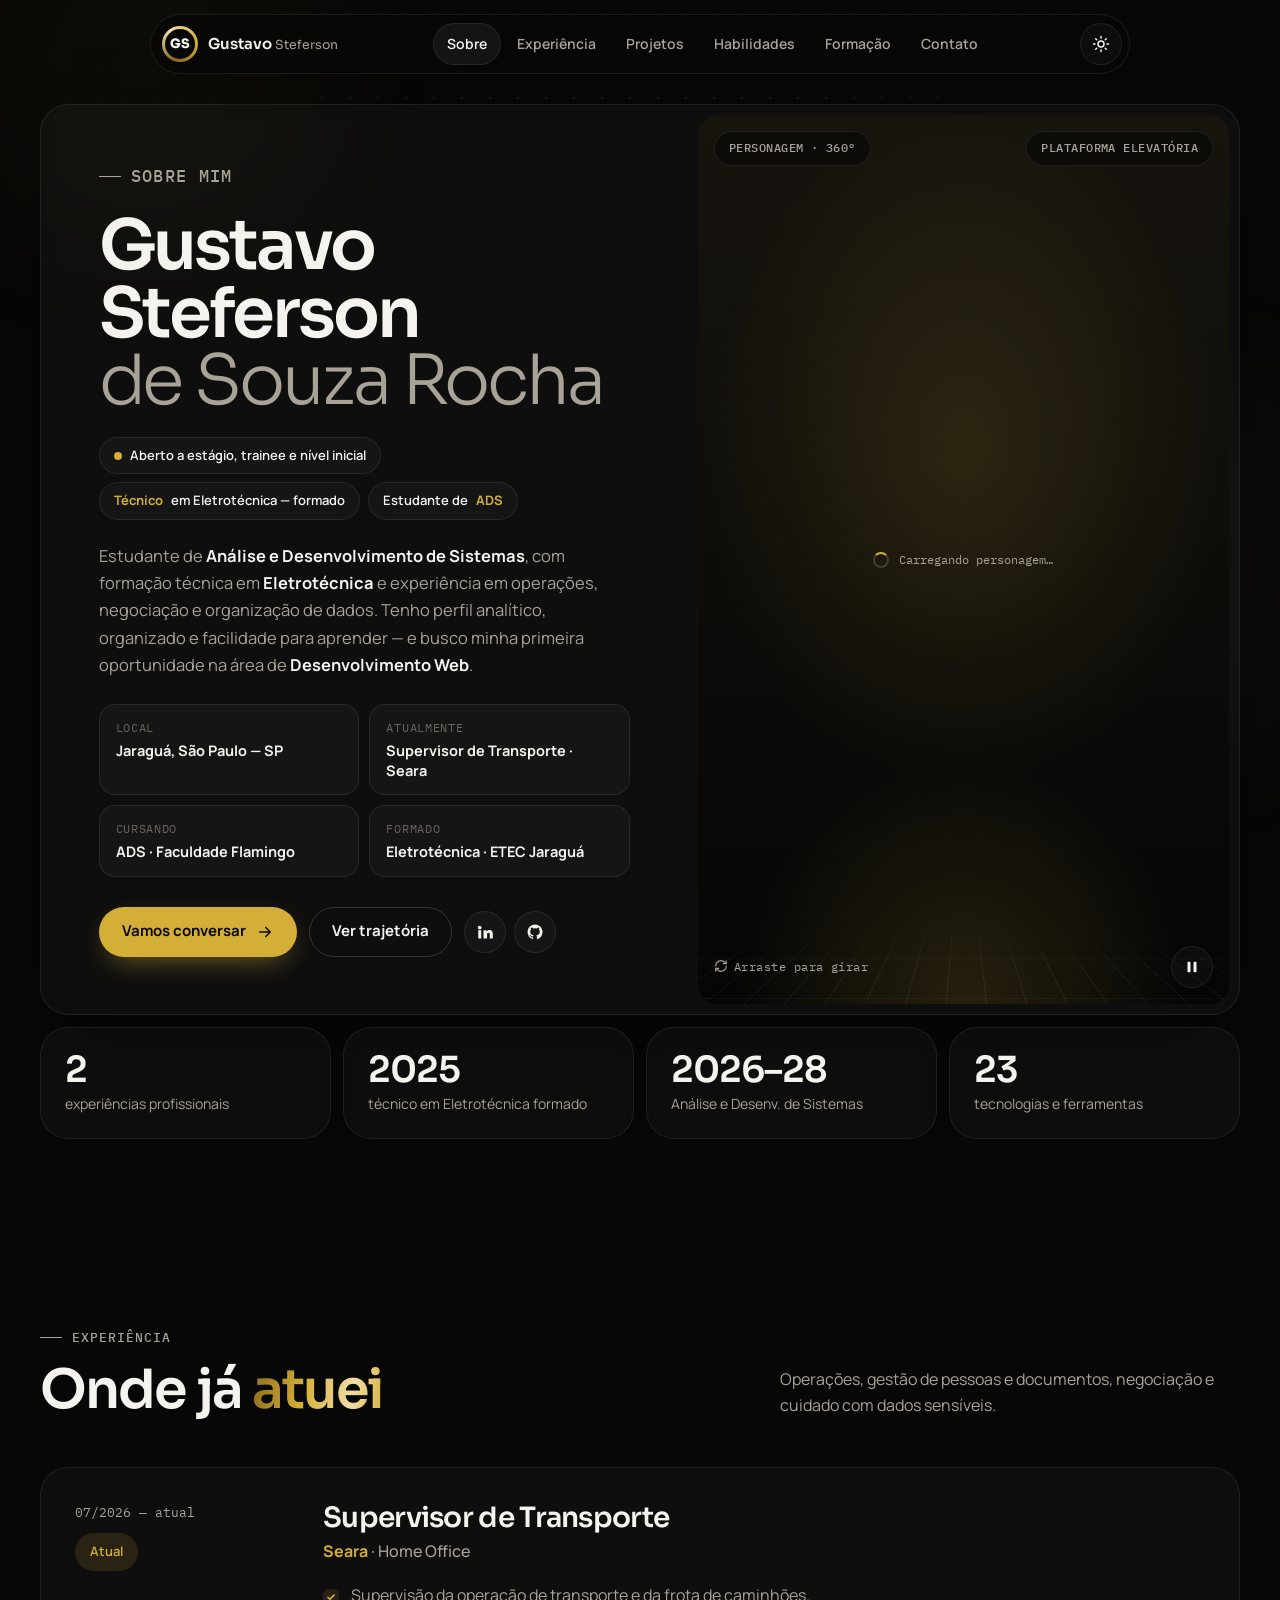
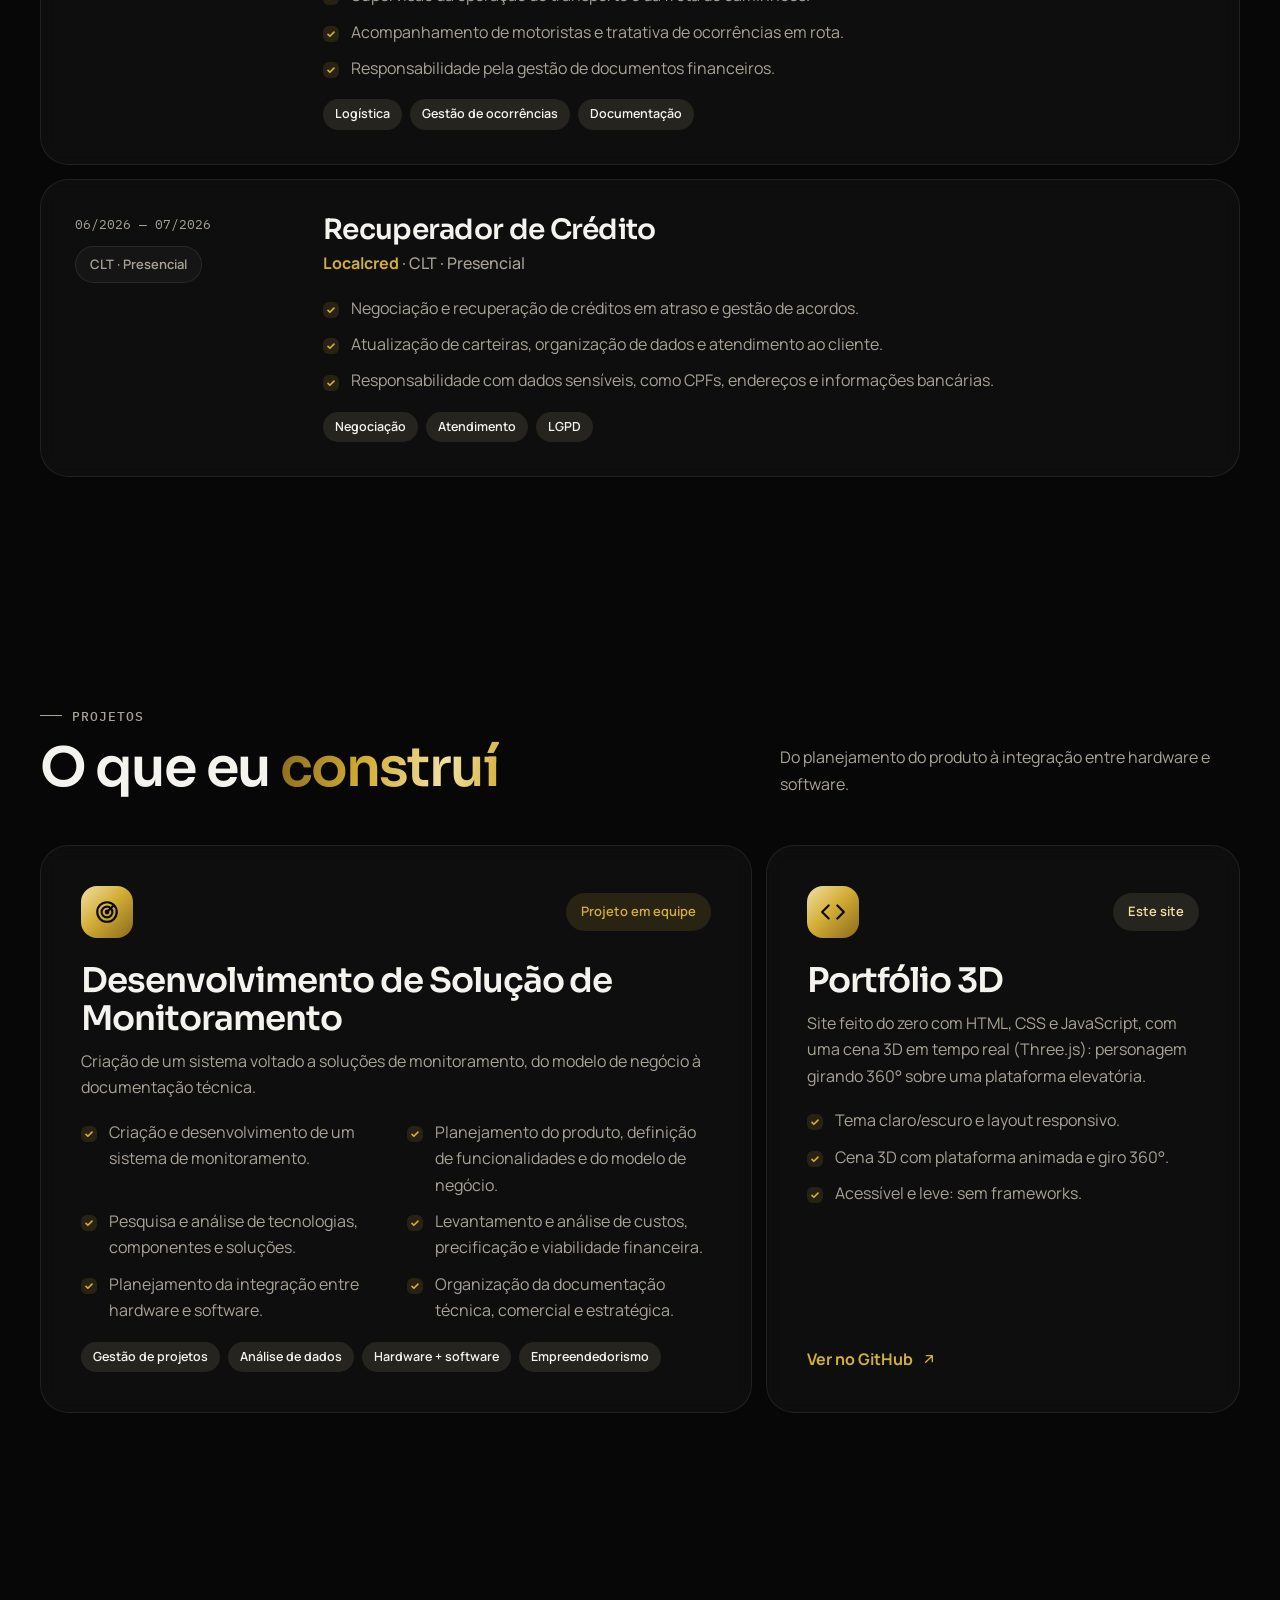
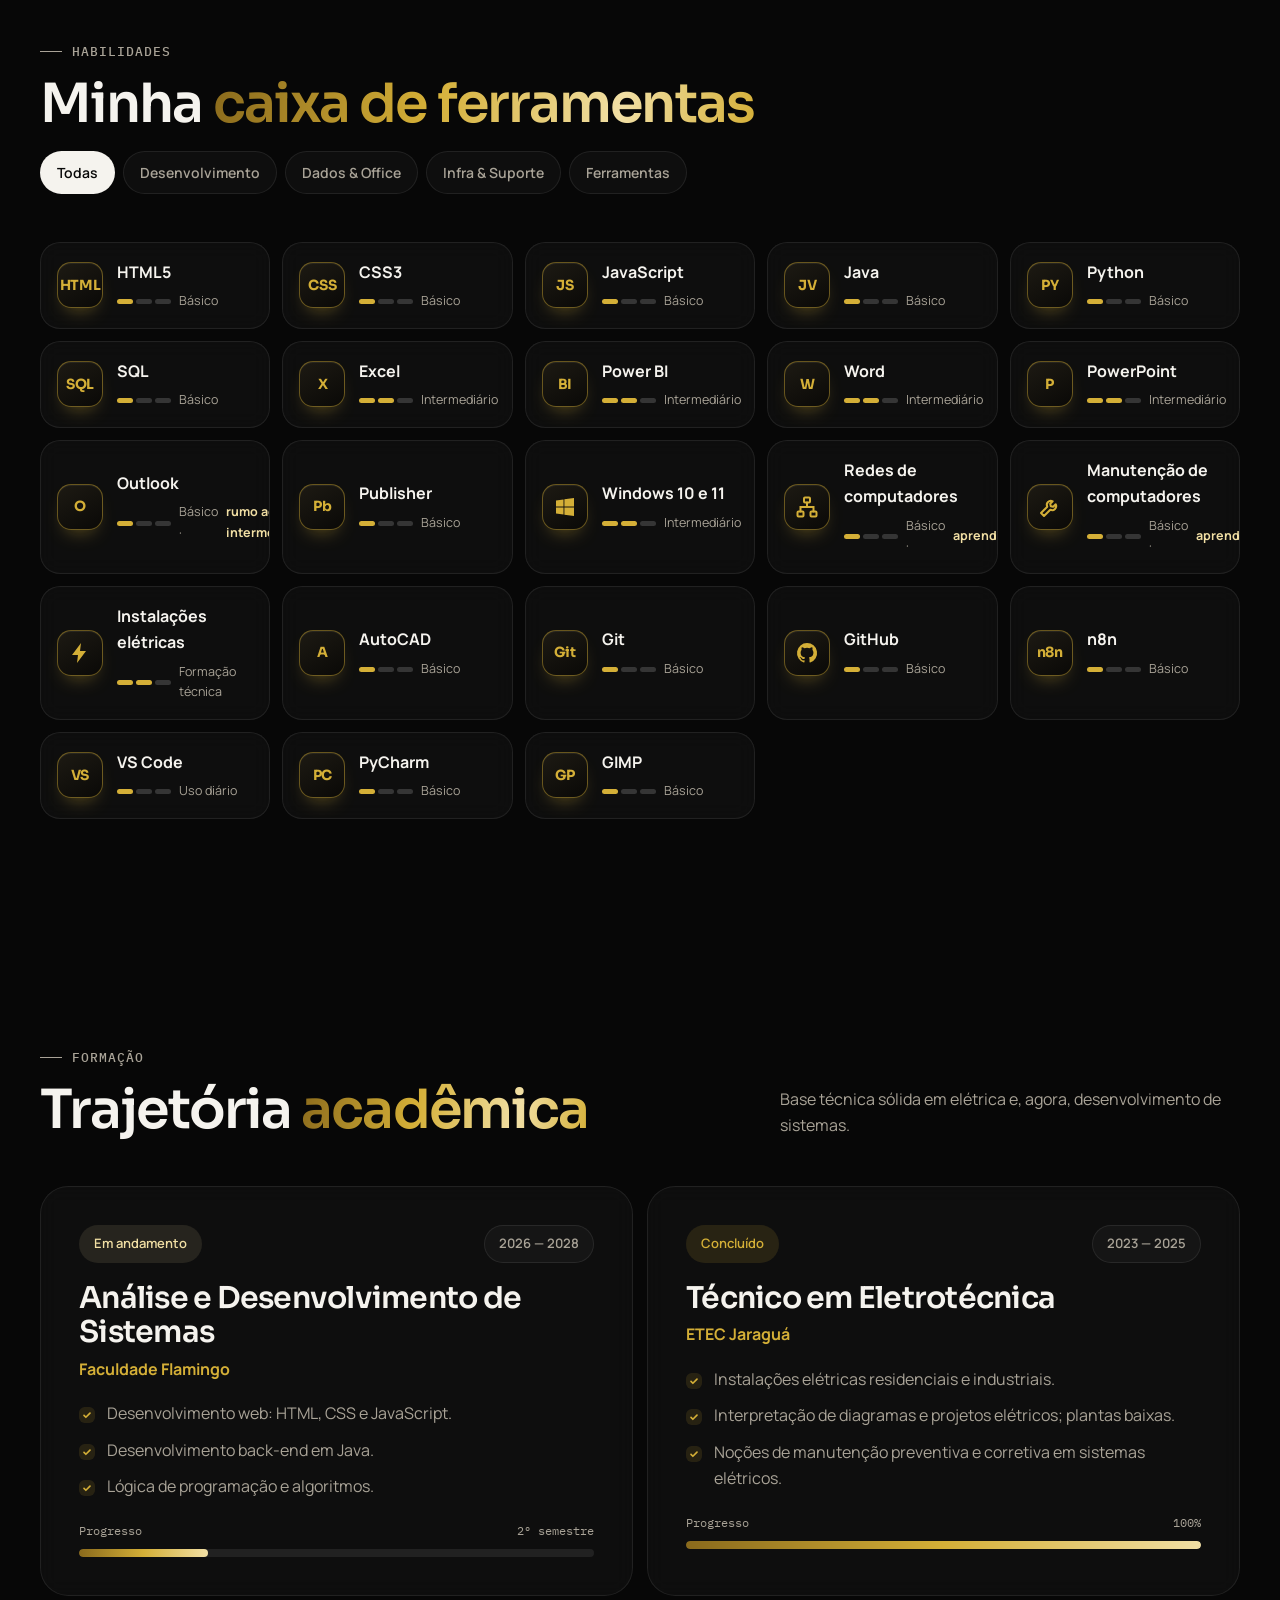
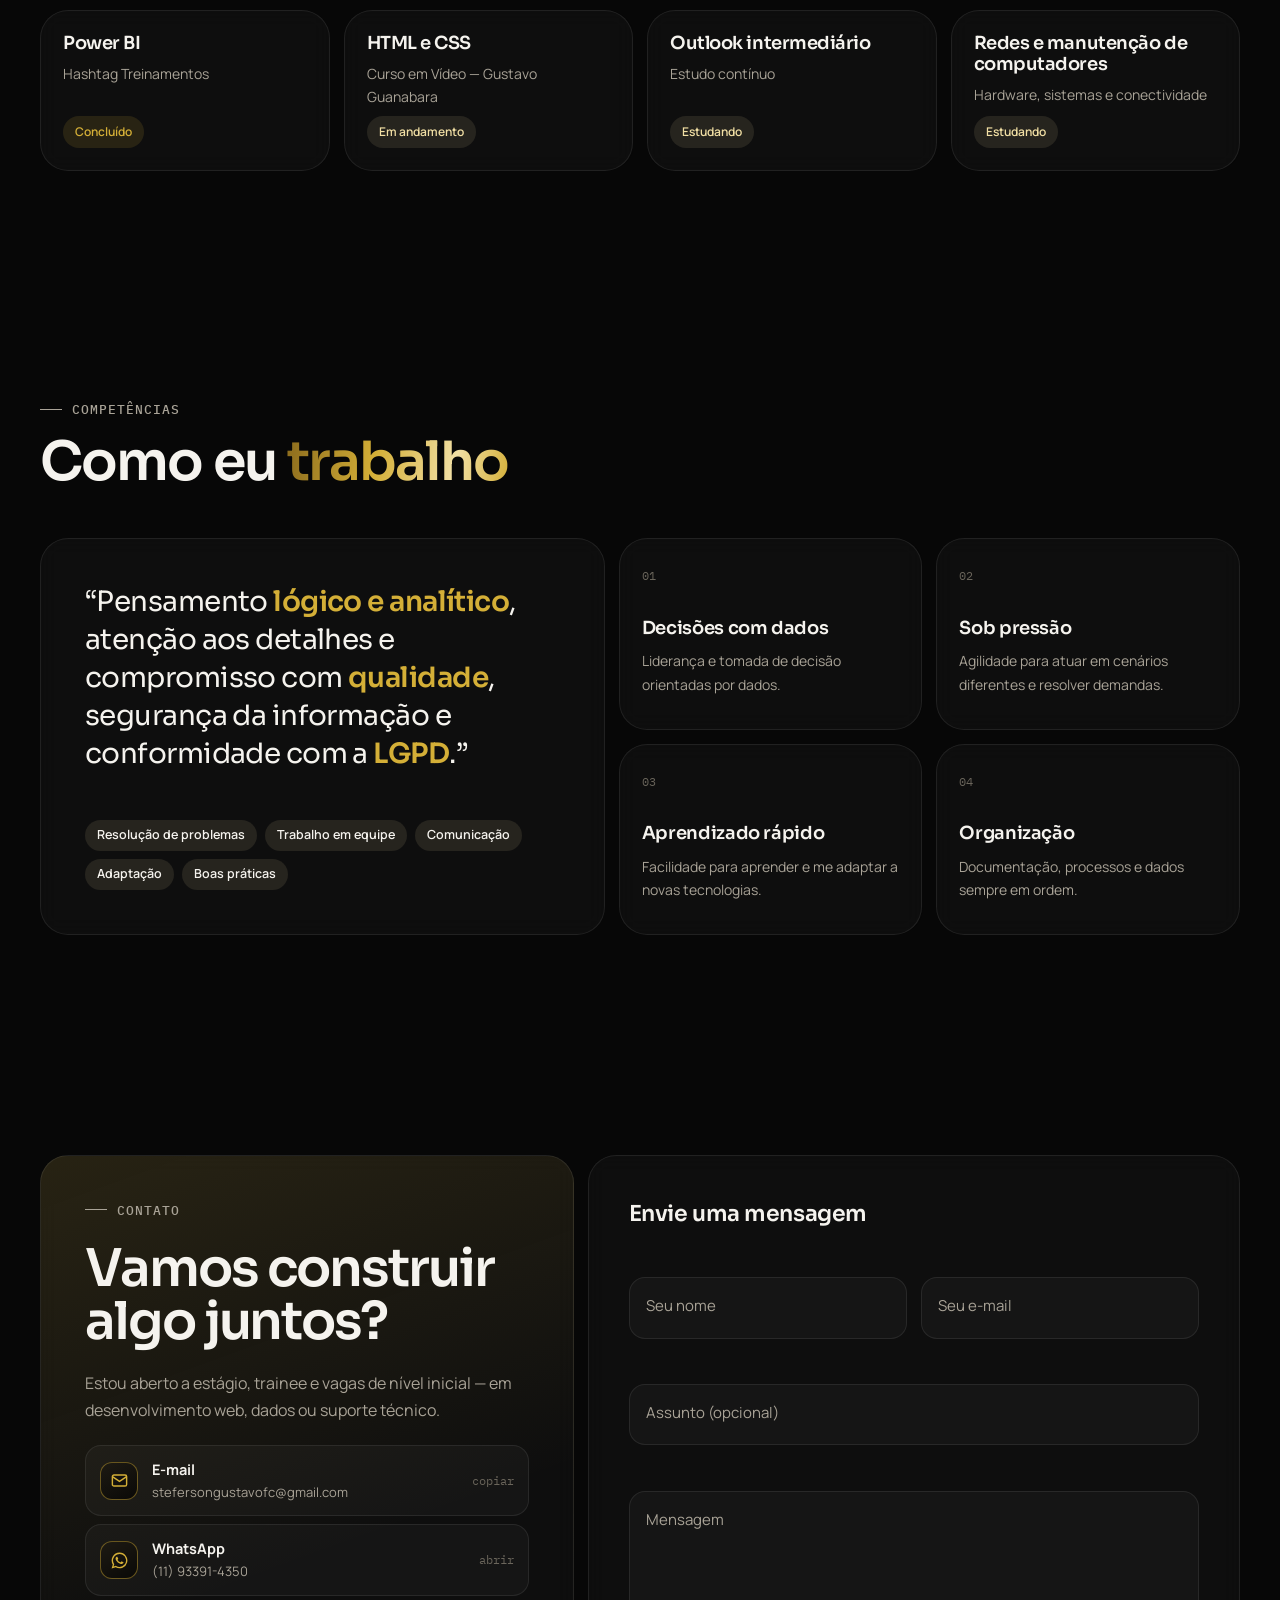
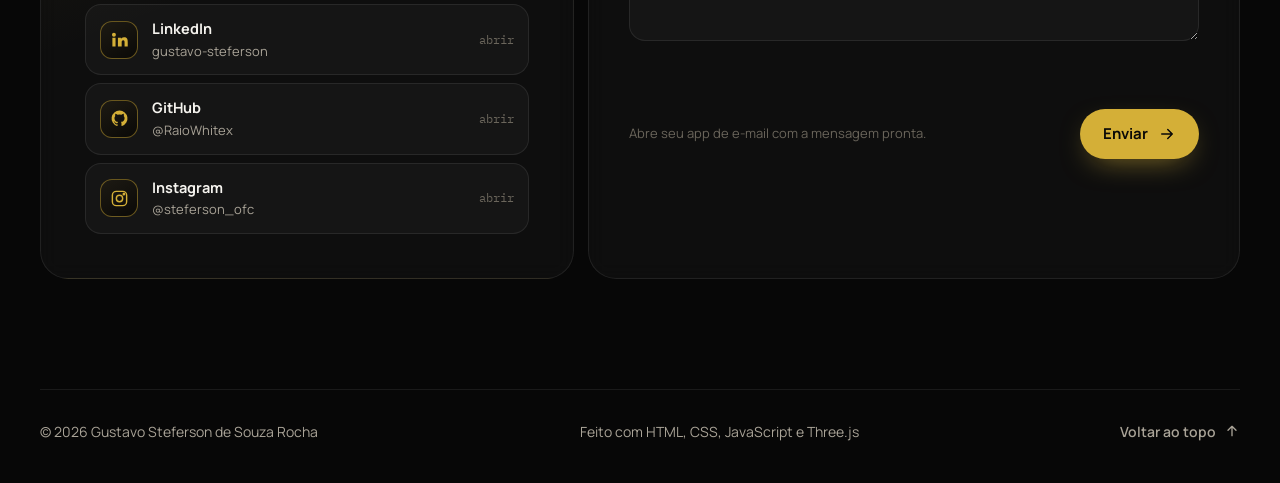
==== commit 9affbae8: "Use photo-based 360° character and black/white/gold theme Replace the procedural avatar with cut-out" ====
--- a/index.html
+++ b/index.html
@@ -6,7 +6,7 @@
 <title>Gustavo Steferson — Técnico em Eletrotécnica e estudante de ADS</title>
 <meta name="description" content="Portfólio de Gustavo Steferson de Souza Rocha: técnico em Eletrotécnica, estudante de Análise e Desenvolvimento de Sistemas, com experiência em operações, negociação e dados.">
 <meta name="author" content="Gustavo Steferson de Souza Rocha">
-<meta name="theme-color" content="#07090d">
+<meta name="theme-color" content="#070707">
 <meta property="og:type" content="website">
 <meta property="og:title" content="Gustavo Steferson — Técnico em Eletrotécnica e estudante de ADS">
 <meta property="og:description" content="Portfólio de Gustavo Steferson de Souza Rocha: técnico em Eletrotécnica, estudante de Análise e Desenvolvimento de Sistemas, com experiência em operações, negociação e dados.">
@@ -88,16 +88,16 @@
 
       <div class="stage" data-model="">
         <div class="stage__hud" aria-hidden="true">
-          <span class="chip">AVATAR 3D · 360°</span>
+          <span class="chip">PERSONAGEM · 360°</span>
           <span class="chip">PLATAFORMA ELEVATÓRIA</span>
         </div>
-        <div class="stage__loading" aria-hidden="true"><span>Montando avatar…</span></div>
-        <div class="stage__fallback"><img src="assets/img/avatar/face.webp" alt="Rosto de Gustavo Steferson"></div>
+        <div class="stage__loading" aria-hidden="true"><span>Carregando personagem…</span></div>
+        <div class="stage__fallback"><img src="assets/img/avatar/view-0.webp" alt="Personagem de Gustavo de frente, com camisa preta e branca de tentáculos, calça jeans preta e tênis brancos"></div>
         <div class="stage__foot">
           <span class="stage__hint"><svg viewBox="0 0 24 24" fill="none" stroke="currentColor" stroke-width="2" stroke-linecap="round" stroke-linejoin="round" aria-hidden="true"><path d="M3 12a9 9 0 0 1 15.5-6.2L21 8M21 3v5h-5M21 12a9 9 0 0 1-15.5 6.2L3 16M3 21v-5h5"/></svg>Arraste para girar</span>
           <button class="icon-btn stage__toggle" type="button" aria-label="Pausar animação" aria-pressed="false"><svg viewBox="0 0 24 24" fill="currentColor" aria-hidden="true"><rect x="6" y="5" width="4" height="14" rx="1"/><rect x="14" y="5" width="4" height="14" rx="1"/></svg></button>
         </div>
-        <p class="sr-only">Avatar 3D de Gustavo, com camisa preta e branca estampada com tentáculos, calça jeans preta e tênis brancos, girando sobre uma plataforma elevatória.</p>
+        <p class="sr-only">Personagem de Gustavo, com camisa preta e branca estampada com tentáculos, calça jeans preta e tênis brancos, girando 360° sobre uma plataforma elevatória.</p>
       </div>
     </article>
 
@@ -173,10 +173,10 @@
       <article class="project project--mini card glow reveal" style="--d:.08s">
         <div class="project__top"><span class="project__icon"><svg viewBox="0 0 24 24" fill="none" stroke="currentColor" stroke-width="2" stroke-linecap="round" stroke-linejoin="round" aria-hidden="true"><path d="m8 6-6 6 6 6M16 6l6 6-6 6"/></svg></span><span class="chip chip--now">Este site</span></div>
         <h3>Portfólio 3D</h3>
-        <p>Site feito do zero com HTML, CSS e JavaScript, com um avatar 3D em tempo real (Three.js) sobre uma plataforma elevatória.</p>
+        <p>Site feito do zero com HTML, CSS e JavaScript, com uma cena 3D em tempo real (Three.js): personagem girando 360° sobre uma plataforma elevatória.</p>
         <ul class="ticks">
           <li>Tema claro/escuro e layout responsivo.</li>
-          <li>Cena 3D com sombras, reflexos e animação.</li>
+          <li>Cena 3D com plataforma animada e giro 360°.</li>
           <li>Acessível e leve: sem frameworks.</li>
         </ul>
         <a class="project__link" href="https://github.com/RaioWhitex" target="_blank" rel="noopener noreferrer">Ver no GitHub <svg viewBox="0 0 24 24" fill="none" stroke="currentColor" stroke-width="2" stroke-linecap="round" stroke-linejoin="round" aria-hidden="true"><path d="M7 17 17 7M8 7h9v9"/></svg></a>
@@ -200,95 +200,95 @@
     </div>
     <ul class="skills reveal">
       <li class="skill card glow" data-cat="dev" data-level="1">
-        <span class="skill__icon" style="--c:#e34f26;color:#fff" aria-hidden="true">HTML</span>
+        <span class="skill__icon" aria-hidden="true">HTML</span>
         <span class="skill__body"><span class="skill__name">HTML5</span><span class="skill__lvl"><span class="meter" aria-hidden="true"></span>Básico</span></span>
       </li>
       <li class="skill card glow" data-cat="dev" data-level="1">
-        <span class="skill__icon" style="--c:#1f6fd1;color:#fff" aria-hidden="true">CSS</span>
+        <span class="skill__icon" aria-hidden="true">CSS</span>
         <span class="skill__body"><span class="skill__name">CSS3</span><span class="skill__lvl"><span class="meter" aria-hidden="true"></span>Básico</span></span>
       </li>
       <li class="skill card glow" data-cat="dev" data-level="1">
-        <span class="skill__icon" style="--c:#f0db4f;color:#1b1b1b" aria-hidden="true">JS</span>
+        <span class="skill__icon" aria-hidden="true">JS</span>
         <span class="skill__body"><span class="skill__name">JavaScript</span><span class="skill__lvl"><span class="meter" aria-hidden="true"></span>Básico</span></span>
       </li>
       <li class="skill card glow" data-cat="dev" data-level="1">
-        <span class="skill__icon" style="--c:#e76f00;color:#fff" aria-hidden="true">JV</span>
+        <span class="skill__icon" aria-hidden="true">JV</span>
         <span class="skill__body"><span class="skill__name">Java</span><span class="skill__lvl"><span class="meter" aria-hidden="true"></span>Básico</span></span>
       </li>
       <li class="skill card glow" data-cat="dev" data-level="1">
-        <span class="skill__icon" style="--c:#3776ab;color:#ffd43b" aria-hidden="true">PY</span>
+        <span class="skill__icon" aria-hidden="true">PY</span>
         <span class="skill__body"><span class="skill__name">Python</span><span class="skill__lvl"><span class="meter" aria-hidden="true"></span>Básico</span></span>
       </li>
       <li class="skill card glow" data-cat="dev" data-level="1">
-        <span class="skill__icon" style="--c:#336791;color:#fff" aria-hidden="true">SQL</span>
+        <span class="skill__icon" aria-hidden="true">SQL</span>
         <span class="skill__body"><span class="skill__name">SQL</span><span class="skill__lvl"><span class="meter" aria-hidden="true"></span>Básico</span></span>
       </li>
       <li class="skill card glow" data-cat="data" data-level="2">
-        <span class="skill__icon" style="--c:#1d6f42;color:#fff" aria-hidden="true">X</span>
+        <span class="skill__icon" aria-hidden="true">X</span>
         <span class="skill__body"><span class="skill__name">Excel</span><span class="skill__lvl"><span class="meter" aria-hidden="true"></span>Intermediário</span></span>
       </li>
       <li class="skill card glow" data-cat="data" data-level="2">
-        <span class="skill__icon" style="--c:#f2c811;color:#1b1b1b" aria-hidden="true">BI</span>
+        <span class="skill__icon" aria-hidden="true">BI</span>
         <span class="skill__body"><span class="skill__name">Power BI</span><span class="skill__lvl"><span class="meter" aria-hidden="true"></span>Intermediário</span></span>
       </li>
       <li class="skill card glow" data-cat="data" data-level="2">
-        <span class="skill__icon" style="--c:#2b579a;color:#fff" aria-hidden="true">W</span>
+        <span class="skill__icon" aria-hidden="true">W</span>
         <span class="skill__body"><span class="skill__name">Word</span><span class="skill__lvl"><span class="meter" aria-hidden="true"></span>Intermediário</span></span>
       </li>
       <li class="skill card glow" data-cat="data" data-level="2">
-        <span class="skill__icon" style="--c:#d24726;color:#fff" aria-hidden="true">P</span>
+        <span class="skill__icon" aria-hidden="true">P</span>
         <span class="skill__body"><span class="skill__name">PowerPoint</span><span class="skill__lvl"><span class="meter" aria-hidden="true"></span>Intermediário</span></span>
       </li>
       <li class="skill card glow" data-cat="data" data-level="1">
-        <span class="skill__icon" style="--c:#0078d4;color:#fff" aria-hidden="true">O</span>
+        <span class="skill__icon" aria-hidden="true">O</span>
         <span class="skill__body"><span class="skill__name">Outlook</span><span class="skill__lvl"><span class="meter" aria-hidden="true"></span>Básico · <span class="learning">rumo ao intermediário</span></span></span>
       </li>
       <li class="skill card glow" data-cat="data" data-level="1">
-        <span class="skill__icon" style="--c:#077568;color:#fff" aria-hidden="true">Pb</span>
+        <span class="skill__icon" aria-hidden="true">Pb</span>
         <span class="skill__body"><span class="skill__name">Publisher</span><span class="skill__lvl"><span class="meter" aria-hidden="true"></span>Básico</span></span>
       </li>
       <li class="skill card glow" data-cat="infra" data-level="2">
-        <span class="skill__icon" style="--c:#0078d4;color:#fff" aria-hidden="true"><svg viewBox="0 0 24 24" fill="currentColor" aria-hidden="true"><path d="M3 5.5 10.5 4.4v7.1H3V5.5Zm0 13 7.5 1.1v-7H3v5.9Zm8.4 1.2L21 21v-8.4h-9.6v7.1Zm0-15.4v7.2H21V3l-9.6 1.3Z"/></svg></span>
+        <span class="skill__icon" aria-hidden="true"><svg viewBox="0 0 24 24" fill="currentColor" aria-hidden="true"><path d="M3 5.5 10.5 4.4v7.1H3V5.5Zm0 13 7.5 1.1v-7H3v5.9Zm8.4 1.2L21 21v-8.4h-9.6v7.1Zm0-15.4v7.2H21V3l-9.6 1.3Z"/></svg></span>
         <span class="skill__body"><span class="skill__name">Windows 10 e 11</span><span class="skill__lvl"><span class="meter" aria-hidden="true"></span>Intermediário</span></span>
       </li>
       <li class="skill card glow" data-cat="infra" data-level="1">
-        <span class="skill__icon" style="--c:#6d5dfc;color:#fff" aria-hidden="true"><svg viewBox="0 0 24 24" fill="none" stroke="currentColor" stroke-width="2" stroke-linecap="round" aria-hidden="true"><rect x="9" y="2.5" width="6" height="5" rx="1"/><rect x="2.5" y="16.5" width="6" height="5" rx="1"/><rect x="15.5" y="16.5" width="6" height="5" rx="1"/><path d="M12 7.5v4.5M5.5 16.5V12h13v4.5"/></svg></span>
+        <span class="skill__icon" aria-hidden="true"><svg viewBox="0 0 24 24" fill="none" stroke="currentColor" stroke-width="2" stroke-linecap="round" aria-hidden="true"><rect x="9" y="2.5" width="6" height="5" rx="1"/><rect x="2.5" y="16.5" width="6" height="5" rx="1"/><rect x="15.5" y="16.5" width="6" height="5" rx="1"/><path d="M12 7.5v4.5M5.5 16.5V12h13v4.5"/></svg></span>
         <span class="skill__body"><span class="skill__name">Redes de computadores</span><span class="skill__lvl"><span class="meter" aria-hidden="true"></span>Básico · <span class="learning">aprendendo</span></span></span>
       </li>
       <li class="skill card glow" data-cat="infra" data-level="1">
-        <span class="skill__icon" style="--c:#5f6b7a;color:#fff" aria-hidden="true"><svg viewBox="0 0 24 24" fill="none" stroke="currentColor" stroke-width="2" stroke-linecap="round" stroke-linejoin="round" aria-hidden="true"><path d="M14.7 6.3a4 4 0 0 0-5.4 5.4L3 18l3 3 6.3-6.3a4 4 0 0 0 5.4-5.4l-2.5 2.5-2.4-.6-.6-2.4 2.5-2.5Z"/></svg></span>
+        <span class="skill__icon" aria-hidden="true"><svg viewBox="0 0 24 24" fill="none" stroke="currentColor" stroke-width="2" stroke-linecap="round" stroke-linejoin="round" aria-hidden="true"><path d="M14.7 6.3a4 4 0 0 0-5.4 5.4L3 18l3 3 6.3-6.3a4 4 0 0 0 5.4-5.4l-2.5 2.5-2.4-.6-.6-2.4 2.5-2.5Z"/></svg></span>
         <span class="skill__body"><span class="skill__name">Manutenção de computadores</span><span class="skill__lvl"><span class="meter" aria-hidden="true"></span>Básico · <span class="learning">aprendendo</span></span></span>
       </li>
       <li class="skill card glow" data-cat="infra" data-level="2">
-        <span class="skill__icon" style="--c:#e8a317;color:#1b1b1b" aria-hidden="true"><svg viewBox="0 0 24 24" fill="currentColor" aria-hidden="true"><path d="M13 2 4 14h6l-1 8 9-12h-6l1-8Z"/></svg></span>
+        <span class="skill__icon" aria-hidden="true"><svg viewBox="0 0 24 24" fill="currentColor" aria-hidden="true"><path d="M13 2 4 14h6l-1 8 9-12h-6l1-8Z"/></svg></span>
         <span class="skill__body"><span class="skill__name">Instalações elétricas</span><span class="skill__lvl"><span class="meter" aria-hidden="true"></span>Formação técnica</span></span>
       </li>
       <li class="skill card glow" data-cat="infra" data-level="1">
-        <span class="skill__icon" style="--c:#be1e2d;color:#fff" aria-hidden="true">A</span>
+        <span class="skill__icon" aria-hidden="true">A</span>
         <span class="skill__body"><span class="skill__name">AutoCAD</span><span class="skill__lvl"><span class="meter" aria-hidden="true"></span>Básico</span></span>
       </li>
       <li class="skill card glow" data-cat="tools" data-level="1">
-        <span class="skill__icon" style="--c:#f05032;color:#fff" aria-hidden="true">Git</span>
+        <span class="skill__icon" aria-hidden="true">Git</span>
         <span class="skill__body"><span class="skill__name">Git</span><span class="skill__lvl"><span class="meter" aria-hidden="true"></span>Básico</span></span>
       </li>
       <li class="skill card glow" data-cat="tools" data-level="1">
-        <span class="skill__icon" style="--c:#24292f;color:#fff" aria-hidden="true"><svg viewBox="0 0 24 24" fill="currentColor" aria-hidden="true"><path d="M12 2a10 10 0 0 0-3.16 19.49c.5.09.68-.22.68-.48v-1.7c-2.78.6-3.37-1.34-3.37-1.34-.45-1.16-1.1-1.47-1.1-1.47-.9-.62.07-.6.07-.6 1 .07 1.53 1.03 1.53 1.03.89 1.52 2.34 1.08 2.91.83.09-.65.35-1.08.63-1.33-2.22-.25-4.55-1.11-4.55-4.94 0-1.1.39-1.99 1.03-2.69-.1-.25-.45-1.27.1-2.64 0 0 .84-.27 2.75 1.02a9.5 9.5 0 0 1 5 0c1.91-1.3 2.75-1.02 2.75-1.02.55 1.37.2 2.39.1 2.64.64.7 1.03 1.6 1.03 2.69 0 3.84-2.34 4.68-4.57 4.93.36.31.68.92.68 1.85v2.75c0 .27.18.58.69.48A10 10 0 0 0 12 2Z"/></svg></span>
+        <span class="skill__icon" aria-hidden="true"><svg viewBox="0 0 24 24" fill="currentColor" aria-hidden="true"><path d="M12 2a10 10 0 0 0-3.16 19.49c.5.09.68-.22.68-.48v-1.7c-2.78.6-3.37-1.34-3.37-1.34-.45-1.16-1.1-1.47-1.1-1.47-.9-.62.07-.6.07-.6 1 .07 1.53 1.03 1.53 1.03.89 1.52 2.34 1.08 2.91.83.09-.65.35-1.08.63-1.33-2.22-.25-4.55-1.11-4.55-4.94 0-1.1.39-1.99 1.03-2.69-.1-.25-.45-1.27.1-2.64 0 0 .84-.27 2.75 1.02a9.5 9.5 0 0 1 5 0c1.91-1.3 2.75-1.02 2.75-1.02.55 1.37.2 2.39.1 2.64.64.7 1.03 1.6 1.03 2.69 0 3.84-2.34 4.68-4.57 4.93.36.31.68.92.68 1.85v2.75c0 .27.18.58.69.48A10 10 0 0 0 12 2Z"/></svg></span>
         <span class="skill__body"><span class="skill__name">GitHub</span><span class="skill__lvl"><span class="meter" aria-hidden="true"></span>Básico</span></span>
       </li>
       <li class="skill card glow" data-cat="tools" data-level="1">
-        <span class="skill__icon" style="--c:#ea4b71;color:#fff" aria-hidden="true">n8n</span>
+        <span class="skill__icon" aria-hidden="true">n8n</span>
         <span class="skill__body"><span class="skill__name">n8n</span><span class="skill__lvl"><span class="meter" aria-hidden="true"></span>Básico</span></span>
       </li>
       <li class="skill card glow" data-cat="tools" data-level="1">
-        <span class="skill__icon" style="--c:#007acc;color:#fff" aria-hidden="true">VS</span>
+        <span class="skill__icon" aria-hidden="true">VS</span>
         <span class="skill__body"><span class="skill__name">VS Code</span><span class="skill__lvl"><span class="meter" aria-hidden="true"></span>Uso diário</span></span>
       </li>
       <li class="skill card glow" data-cat="tools" data-level="1">
-        <span class="skill__icon" style="--c:#111;color:#21d789" aria-hidden="true">PC</span>
+        <span class="skill__icon" aria-hidden="true">PC</span>
         <span class="skill__body"><span class="skill__name">PyCharm</span><span class="skill__lvl"><span class="meter" aria-hidden="true"></span>Básico</span></span>
       </li>
       <li class="skill card glow" data-cat="tools" data-level="1">
-        <span class="skill__icon" style="--c:#5c5543;color:#fff" aria-hidden="true">GP</span>
+        <span class="skill__icon" aria-hidden="true">GP</span>
         <span class="skill__body"><span class="skill__name">GIMP</span><span class="skill__lvl"><span class="meter" aria-hidden="true"></span>Básico</span></span>
       </li>
     </ul>
@@ -364,11 +364,11 @@
       <h2 id="contato-titulo">Vamos construir algo juntos?</h2>
       <p>Estou aberto a estágio, trainee e vagas de nível inicial — em desenvolvimento web, dados ou suporte técnico.</p>
       <div class="links">
-        <button type="button" data-copy="stefersongustavofc@gmail.com"><span class="links__ico" style="--c:#6d5dfc"><svg viewBox="0 0 24 24" fill="none" stroke="currentColor" stroke-width="1.8" aria-hidden="true"><rect x="3" y="5" width="18" height="14" rx="2"/><path d="m3 7 9 6 9-6"/></svg></span><span class="links__txt"><b>E-mail</b><span>stefersongustavofc@gmail.com</span></span><span class="links__go">copiar</span></button>
-        <a href="https://wa.me/5511933914350" target="_blank" rel="noopener noreferrer"><span class="links__ico" style="--c:#25d366"><svg viewBox="0 0 24 24" fill="currentColor" aria-hidden="true"><path d="M12.04 2a9.9 9.9 0 0 0-8.5 14.98L2 22l5.16-1.5A9.9 9.9 0 1 0 12.04 2Zm0 18.1a8.2 8.2 0 0 1-4.18-1.14l-.3-.18-3.06.9.9-2.98-.2-.31A8.2 8.2 0 1 1 12.04 20.1Zm4.5-6.14c-.25-.12-1.46-.72-1.69-.8-.23-.08-.39-.12-.55.12-.17.25-.64.8-.78.97-.14.16-.29.18-.53.06a6.7 6.7 0 0 1-3.37-2.94c-.25-.44.25-.41.72-1.36.08-.16.04-.3-.02-.43-.06-.12-.55-1.33-.76-1.82-.2-.48-.4-.41-.55-.42h-.47a.9.9 0 0 0-.65.3 2.74 2.74 0 0 0-.85 2.03 4.76 4.76 0 0 0 1 2.52 10.9 10.9 0 0 0 4.17 3.68c1.55.67 2.16.73 2.93.61.47-.07 1.46-.6 1.66-1.17.2-.58.2-1.07.14-1.17-.06-.1-.22-.16-.47-.28Z"/></svg></span><span class="links__txt"><b>WhatsApp</b><span>(11) 93391-4350</span></span><span class="links__go">abrir</span></a>
-        <a href="https://www.linkedin.com/in/gustavo-steferson-1896263a8/" target="_blank" rel="noopener noreferrer"><span class="links__ico" style="--c:#0a66c2"><svg viewBox="0 0 24 24" fill="currentColor" aria-hidden="true"><path d="M4.98 3.5a2.5 2.5 0 1 1 0 5 2.5 2.5 0 0 1 0-5ZM3 9.75h4v11H3v-11Zm7 0h3.8v1.5h.06c.53-.95 1.83-1.95 3.77-1.95 4.03 0 4.77 2.5 4.77 5.75v5.7h-4v-5.05c0-1.2-.02-2.75-1.7-2.75-1.7 0-1.95 1.3-1.95 2.66v5.14H10v-11Z"/></svg></span><span class="links__txt"><b>LinkedIn</b><span>gustavo-steferson</span></span><span class="links__go">abrir</span></a>
-        <a href="https://github.com/RaioWhitex" target="_blank" rel="noopener noreferrer"><span class="links__ico" style="--c:#24292f"><svg viewBox="0 0 24 24" fill="currentColor" aria-hidden="true"><path d="M12 2a10 10 0 0 0-3.16 19.49c.5.09.68-.22.68-.48v-1.7c-2.78.6-3.37-1.34-3.37-1.34-.45-1.16-1.1-1.47-1.1-1.47-.9-.62.07-.6.07-.6 1 .07 1.53 1.03 1.53 1.03.89 1.52 2.34 1.08 2.91.83.09-.65.35-1.08.63-1.33-2.22-.25-4.55-1.11-4.55-4.94 0-1.1.39-1.99 1.03-2.69-.1-.25-.45-1.27.1-2.64 0 0 .84-.27 2.75 1.02a9.5 9.5 0 0 1 5 0c1.91-1.3 2.75-1.02 2.75-1.02.55 1.37.2 2.39.1 2.64.64.7 1.03 1.6 1.03 2.69 0 3.84-2.34 4.68-4.57 4.93.36.31.68.92.68 1.85v2.75c0 .27.18.58.69.48A10 10 0 0 0 12 2Z"/></svg></span><span class="links__txt"><b>GitHub</b><span>@RaioWhitex</span></span><span class="links__go">abrir</span></a>
-        <a href="https://www.instagram.com/steferson_ofc" target="_blank" rel="noopener noreferrer"><span class="links__ico" style="--c:linear-gradient(135deg,#f58529,#dd2a7b,#8134af)"><svg viewBox="0 0 24 24" fill="none" stroke="currentColor" stroke-width="1.8" aria-hidden="true"><rect x="3" y="3" width="18" height="18" rx="5"/><circle cx="12" cy="12" r="4"/><circle cx="17.5" cy="6.5" r=".8" fill="currentColor"/></svg></span><span class="links__txt"><b>Instagram</b><span>@steferson_ofc</span></span><span class="links__go">abrir</span></a>
+        <button type="button" data-copy="stefersongustavofc@gmail.com"><span class="links__ico"><svg viewBox="0 0 24 24" fill="none" stroke="currentColor" stroke-width="1.8" aria-hidden="true"><rect x="3" y="5" width="18" height="14" rx="2"/><path d="m3 7 9 6 9-6"/></svg></span><span class="links__txt"><b>E-mail</b><span>stefersongustavofc@gmail.com</span></span><span class="links__go">copiar</span></button>
+        <a href="https://wa.me/5511933914350" target="_blank" rel="noopener noreferrer"><span class="links__ico"><svg viewBox="0 0 24 24" fill="currentColor" aria-hidden="true"><path d="M12.04 2a9.9 9.9 0 0 0-8.5 14.98L2 22l5.16-1.5A9.9 9.9 0 1 0 12.04 2Zm0 18.1a8.2 8.2 0 0 1-4.18-1.14l-.3-.18-3.06.9.9-2.98-.2-.31A8.2 8.2 0 1 1 12.04 20.1Zm4.5-6.14c-.25-.12-1.46-.72-1.69-.8-.23-.08-.39-.12-.55.12-.17.25-.64.8-.78.97-.14.16-.29.18-.53.06a6.7 6.7 0 0 1-3.37-2.94c-.25-.44.25-.41.72-1.36.08-.16.04-.3-.02-.43-.06-.12-.55-1.33-.76-1.82-.2-.48-.4-.41-.55-.42h-.47a.9.9 0 0 0-.65.3 2.74 2.74 0 0 0-.85 2.03 4.76 4.76 0 0 0 1 2.52 10.9 10.9 0 0 0 4.17 3.68c1.55.67 2.16.73 2.93.61.47-.07 1.46-.6 1.66-1.17.2-.58.2-1.07.14-1.17-.06-.1-.22-.16-.47-.28Z"/></svg></span><span class="links__txt"><b>WhatsApp</b><span>(11) 93391-4350</span></span><span class="links__go">abrir</span></a>
+        <a href="https://www.linkedin.com/in/gustavo-steferson-1896263a8/" target="_blank" rel="noopener noreferrer"><span class="links__ico"><svg viewBox="0 0 24 24" fill="currentColor" aria-hidden="true"><path d="M4.98 3.5a2.5 2.5 0 1 1 0 5 2.5 2.5 0 0 1 0-5ZM3 9.75h4v11H3v-11Zm7 0h3.8v1.5h.06c.53-.95 1.83-1.95 3.77-1.95 4.03 0 4.77 2.5 4.77 5.75v5.7h-4v-5.05c0-1.2-.02-2.75-1.7-2.75-1.7 0-1.95 1.3-1.95 2.66v5.14H10v-11Z"/></svg></span><span class="links__txt"><b>LinkedIn</b><span>gustavo-steferson</span></span><span class="links__go">abrir</span></a>
+        <a href="https://github.com/RaioWhitex" target="_blank" rel="noopener noreferrer"><span class="links__ico"><svg viewBox="0 0 24 24" fill="currentColor" aria-hidden="true"><path d="M12 2a10 10 0 0 0-3.16 19.49c.5.09.68-.22.68-.48v-1.7c-2.78.6-3.37-1.34-3.37-1.34-.45-1.16-1.1-1.47-1.1-1.47-.9-.62.07-.6.07-.6 1 .07 1.53 1.03 1.53 1.03.89 1.52 2.34 1.08 2.91.83.09-.65.35-1.08.63-1.33-2.22-.25-4.55-1.11-4.55-4.94 0-1.1.39-1.99 1.03-2.69-.1-.25-.45-1.27.1-2.64 0 0 .84-.27 2.75 1.02a9.5 9.5 0 0 1 5 0c1.91-1.3 2.75-1.02 2.75-1.02.55 1.37.2 2.39.1 2.64.64.7 1.03 1.6 1.03 2.69 0 3.84-2.34 4.68-4.57 4.93.36.31.68.92.68 1.85v2.75c0 .27.18.58.69.48A10 10 0 0 0 12 2Z"/></svg></span><span class="links__txt"><b>GitHub</b><span>@RaioWhitex</span></span><span class="links__go">abrir</span></a>
+        <a href="https://www.instagram.com/steferson_ofc" target="_blank" rel="noopener noreferrer"><span class="links__ico"><svg viewBox="0 0 24 24" fill="none" stroke="currentColor" stroke-width="1.8" aria-hidden="true"><rect x="3" y="3" width="18" height="18" rx="5"/><circle cx="12" cy="12" r="4"/><circle cx="17.5" cy="6.5" r=".8" fill="currentColor"/></svg></span><span class="links__txt"><b>Instagram</b><span>@steferson_ofc</span></span><span class="links__go">abrir</span></a>
       </div>
     </div>
     <form id="form" class="form card reveal" style="--d:.08s" data-to="stefersongustavofc@gmail.com" novalidate>
--- a/assets/css/main.css
+++ b/assets/css/main.css
@@ -1,25 +1,25 @@
 /* ==========================================================================
    Gustavo Steferson — portfólio
    Linguagem visual: "bento" arredondado, superfícies de vidro, gradientes suaves,
-   acento verde-limão e tema claro/escuro.
+   paleta preto, branco e dourado, com tema claro/escuro.
    ========================================================================== */
 
 :root {
-  --bg: #07090d;
-  --bg-2: #0c1016;
-  --card: rgb(255 255 255 / 3.5%);
-  --card-solid: #10141b;
+  --bg: #070707;
+  --bg-2: #0d0d0c;
+  --card: rgb(255 255 255 / 3.2%);
+  --card-solid: #111110;
   --card-hover: rgb(255 255 255 / 5.5%);
   --line: rgb(255 255 255 / 8%);
   --line-strong: rgb(255 255 255 / 16%);
-  --text: #eef1f6;
-  --muted: #9aa3b2;
-  --faint: #5f6878;
-  --accent: #c8f135;
-  --accent-ink: #0b0f06;
-  --accent-soft: rgb(200 241 53 / 12%);
-  --violet: #8a7bff;
-  --violet-soft: rgb(138 123 255 / 14%);
+  --text: #f5f3ee;
+  --muted: #a9a397;
+  --faint: #6a655b;
+  --accent: #d4af37;
+  --accent-ink: #0a0907;
+  --accent-soft: rgb(212 175 55 / 13%);
+  --violet: #f1dfa4;
+  --violet-soft: rgb(241 223 164 / 10%);
   --shadow: 0 30px 80px -30px rgb(0 0 0 / 70%);
   --radius: 28px;
   --radius-sm: 16px;
@@ -33,21 +33,21 @@
 }
 
 :root[data-theme='light'] {
-  --bg: #f3f1ec;
-  --bg-2: #ebe8e1;
-  --card: rgb(255 255 255 / 72%);
+  --bg: #faf9f6;
+  --bg-2: #f1efe9;
+  --card: rgb(255 255 255 / 80%);
   --card-solid: #ffffff;
-  --card-hover: rgb(255 255 255 / 92%);
-  --line: rgb(20 22 28 / 9%);
-  --line-strong: rgb(20 22 28 / 18%);
-  --text: #14161c;
-  --muted: #545b69;
-  --faint: #8a909c;
-  --accent: #5a7d00;
+  --card-hover: #ffffff;
+  --line: rgb(12 11 9 / 9%);
+  --line-strong: rgb(12 11 9 / 18%);
+  --text: #0c0b09;
+  --muted: #57524a;
+  --faint: #938d82;
+  --accent: #a8841f;
   --accent-ink: #ffffff;
-  --accent-soft: rgb(90 125 0 / 11%);
-  --violet: #5b48e8;
-  --violet-soft: rgb(91 72 232 / 10%);
+  --accent-soft: rgb(168 132 31 / 12%);
+  --violet: #0c0b09;
+  --violet-soft: rgb(12 11 9 / 6%);
   --shadow: 0 30px 70px -35px rgb(40 36 20 / 35%);
   color-scheme: light;
 }
@@ -123,7 +123,7 @@
   width: 36px;
   height: 36px;
   border-radius: 50%;
-  background: conic-gradient(from 200deg, var(--accent), var(--violet), var(--accent));
+  background: conic-gradient(from 200deg, #8a6a1c, #f1dfa4, #d4af37, #8a6a1c);
   color: var(--accent-ink);
   font-size: 13px;
   font-weight: 800;
@@ -256,7 +256,7 @@
 section { padding-block: clamp(56px, 9vw, 110px); }
 .section-head { display: flex; flex-wrap: wrap; align-items: end; justify-content: space-between; gap: 18px 40px; margin-bottom: clamp(28px, 4vw, 48px); }
 .section-head h2 { margin-top: 14px; font-family: var(--font-head); font-size: clamp(32px, 4.6vw, 54px); font-weight: 600; letter-spacing: -.035em; line-height: 1.05; }
-.section-head h2 em { font-style: normal; background: linear-gradient(100deg, var(--accent), var(--violet)); -webkit-background-clip: text; background-clip: text; color: transparent; }
+.section-head h2 em { font-style: normal; background: linear-gradient(100deg, #8a6a1c, #d4af37 40%, #f1dfa4 75%, #d4af37); -webkit-background-clip: text; background-clip: text; color: transparent; }
 .section-head p { max-width: 460px; color: var(--muted); }
 
 /* ---------- Hero: cartão "Sobre mim" com o avatar (esboço) ---------- */
@@ -291,17 +291,17 @@
   border-radius: calc(var(--radius) - 8px);
   overflow: hidden;
   background:
-    radial-gradient(ellipse 70% 55% at 50% 38%, color-mix(in srgb, var(--violet) 22%, transparent), transparent 70%),
+    radial-gradient(ellipse 70% 55% at 50% 38%, rgb(212 175 55 / 14%), transparent 70%),
     radial-gradient(ellipse 60% 40% at 50% 100%, color-mix(in srgb, var(--accent) 16%, transparent), transparent 70%),
-    linear-gradient(180deg, #151a24, #0a0d12);
+    linear-gradient(180deg, #17140e, #050505);
   isolation: isolate;
   cursor: grab;
 }
 :root[data-theme='light'] .stage {
   background:
-    radial-gradient(ellipse 70% 55% at 50% 38%, rgb(138 123 255 / 18%), transparent 70%),
-    radial-gradient(ellipse 60% 40% at 50% 100%, rgb(200 241 53 / 22%), transparent 70%),
-    linear-gradient(180deg, #e7e9ef, #d6d9e0);
+    radial-gradient(ellipse 70% 55% at 50% 38%, rgb(212 175 55 / 16%), transparent 70%),
+    radial-gradient(ellipse 60% 40% at 50% 100%, rgb(168 132 31 / 22%), transparent 70%),
+    linear-gradient(180deg, #f4f1ea, #e2ddd1);
 }
 .stage.is-dragging { cursor: grabbing; }
 .stage canvas { position: absolute; inset: 0; width: 100% !important; height: 100% !important; opacity: 0; transition: opacity 1s var(--ease); }
@@ -385,10 +385,10 @@
   width: 16px;
   height: 16px;
   border-radius: 6px;
-  background: var(--accent-soft) url("data:image/svg+xml,%3Csvg xmlns='http://www.w3.org/2000/svg' viewBox='0 0 16 16' fill='none' stroke='%23c8f135' stroke-width='2.2' stroke-linecap='round' stroke-linejoin='round'%3E%3Cpath d='m4 8.5 2.5 2.5L12 5.5'/%3E%3C/svg%3E") center / 12px no-repeat;
+  background: var(--accent-soft) url("data:image/svg+xml,%3Csvg xmlns='http://www.w3.org/2000/svg' viewBox='0 0 16 16' fill='none' stroke='%23d4af37' stroke-width='2.2' stroke-linecap='round' stroke-linejoin='round'%3E%3Cpath d='m4 8.5 2.5 2.5L12 5.5'/%3E%3C/svg%3E") center / 12px no-repeat;
   content: '';
 }
-:root[data-theme='light'] .ticks li::before { background-image: url("data:image/svg+xml,%3Csvg xmlns='http://www.w3.org/2000/svg' viewBox='0 0 16 16' fill='none' stroke='%235a7d00' stroke-width='2.2' stroke-linecap='round' stroke-linejoin='round'%3E%3Cpath d='m4 8.5 2.5 2.5L12 5.5'/%3E%3C/svg%3E"); }
+:root[data-theme='light'] .ticks li::before { background-image: url("data:image/svg+xml,%3Csvg xmlns='http://www.w3.org/2000/svg' viewBox='0 0 16 16' fill='none' stroke='%23a8841f' stroke-width='2.2' stroke-linecap='round' stroke-linejoin='round'%3E%3Cpath d='m4 8.5 2.5 2.5L12 5.5'/%3E%3C/svg%3E"); }
 .tags { display: flex; flex-wrap: wrap; gap: 8px; margin-top: 18px; }
 .tag { padding: 5px 12px; border-radius: 999px; background: var(--violet-soft); color: var(--text); font-size: 12.5px; font-weight: 600; }
 
@@ -396,7 +396,7 @@
 .projects { display: grid; grid-template-columns: minmax(0, 1.5fr) minmax(0, 1fr); gap: 14px; }
 .project { display: flex; flex-direction: column; padding: clamp(24px, 3.4vw, 40px); }
 .project__top { display: flex; align-items: center; justify-content: space-between; gap: 12px; }
-.project__icon { display: grid; place-items: center; width: 52px; height: 52px; border-radius: 16px; background: linear-gradient(135deg, var(--accent), var(--violet)); color: #0b0f06; }
+.project__icon { display: grid; place-items: center; width: 52px; height: 52px; border-radius: 16px; background: linear-gradient(135deg, #f1dfa4, #d4af37 45%, #8a6a1c); color: #0a0907; }
 .project__icon svg { width: 26px; height: 26px; }
 .project h3 { margin-top: 24px; font-family: var(--font-head); font-size: clamp(24px, 2.8vw, 34px); font-weight: 600; letter-spacing: -.03em; line-height: 1.12; }
 .project > p { margin-top: 10px; color: var(--muted); }
@@ -433,13 +433,14 @@
   width: 46px;
   height: 46px;
   border-radius: 14px;
-  background: var(--c, #444);
-  color: #fff;
+  border: 1px solid color-mix(in srgb, var(--accent) 45%, transparent);
+  background: linear-gradient(150deg, #1d1a13, #0a0907);
+  color: var(--accent);
   font-family: var(--font-head);
   font-size: 14px;
   font-weight: 700;
   letter-spacing: -.02em;
-  box-shadow: inset 0 -8px 16px rgb(0 0 0 / 18%), 0 8px 20px -10px var(--c, #000);
+  box-shadow: inset 0 1px 0 rgb(255 255 255 / 6%), 0 10px 22px -14px var(--accent);
 }
 .skill__icon svg { width: 24px; height: 24px; }
 .skill__body { flex: 1; min-width: 0; }
@@ -461,7 +462,7 @@
 .progress { margin-top: 22px; }
 .progress__row { display: flex; justify-content: space-between; color: var(--muted); font-family: var(--font-mono); font-size: 12px; }
 .progress__bar { height: 8px; margin-top: 8px; overflow: hidden; border-radius: 99px; background: var(--line); }
-.progress__bar span { display: block; width: var(--p); height: 100%; border-radius: inherit; background: linear-gradient(90deg, var(--violet), var(--accent)); transform: scaleX(0); transform-origin: left; transition: transform 1.4s var(--ease) .2s; }
+.progress__bar span { display: block; width: var(--p); height: 100%; border-radius: inherit; background: linear-gradient(90deg, #8a6a1c, #d4af37, #f1dfa4); transform: scaleX(0); transform-origin: left; transition: transform 1.4s var(--ease) .2s; }
 .is-visible .progress__bar span { transform: scaleX(1); }
 .course { display: flex; flex-direction: column; gap: 8px; padding: 22px; }
 .course h3 { font-size: 18px; }
@@ -501,7 +502,7 @@
   transition: border-color .25s, background-color .25s, transform .3s var(--ease);
 }
 .links a:hover, .links button:hover { border-color: var(--line-strong); background: var(--card-hover); transform: translateX(4px); }
-.links__ico { display: grid; place-items: center; width: 38px; height: 38px; border-radius: 12px; background: var(--c, var(--accent-soft)); color: #fff; }
+.links__ico { display: grid; place-items: center; width: 38px; height: 38px; border: 1px solid color-mix(in srgb, var(--accent) 45%, transparent); border-radius: 12px; background: linear-gradient(150deg, #1d1a13, #0a0907); color: var(--accent); }
 .links__ico svg { width: 19px; height: 19px; }
 .links__txt { flex: 1; min-width: 0; }
 .links__txt b { display: block; font-size: 14.5px; }
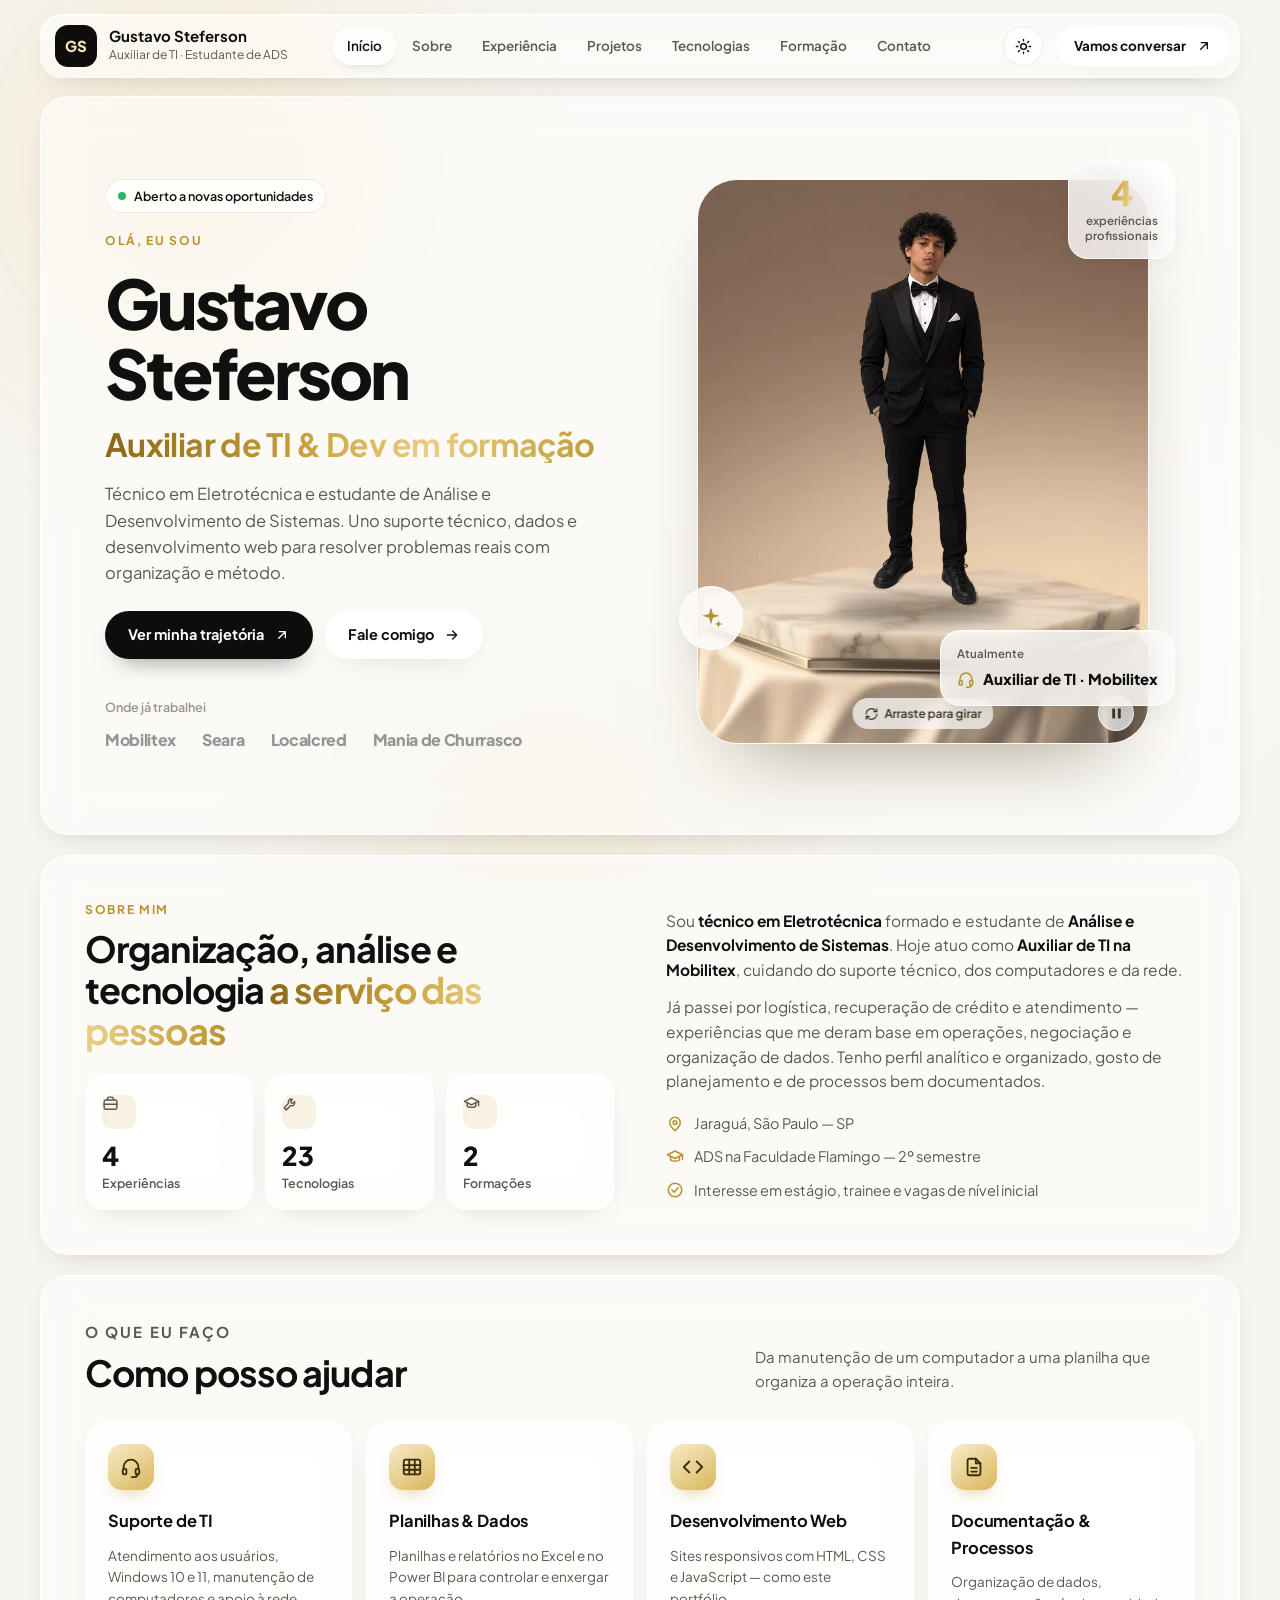
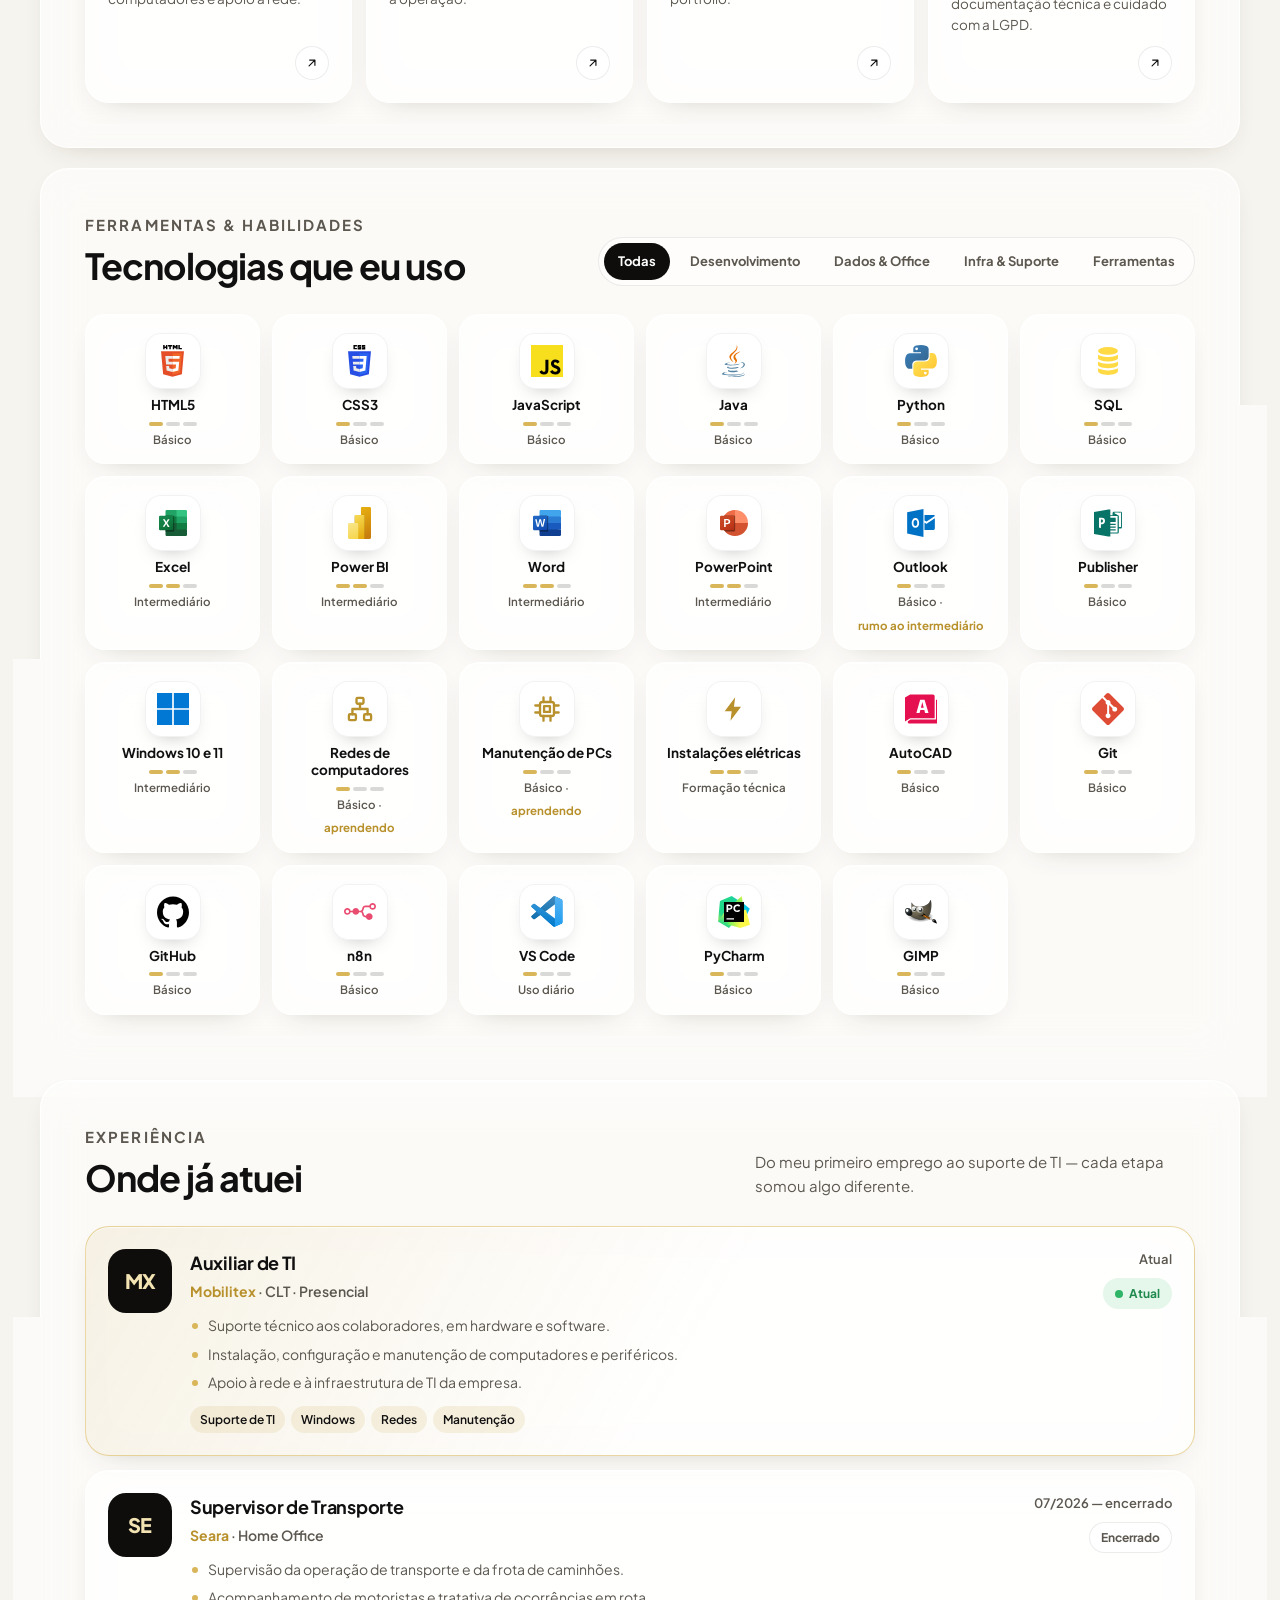
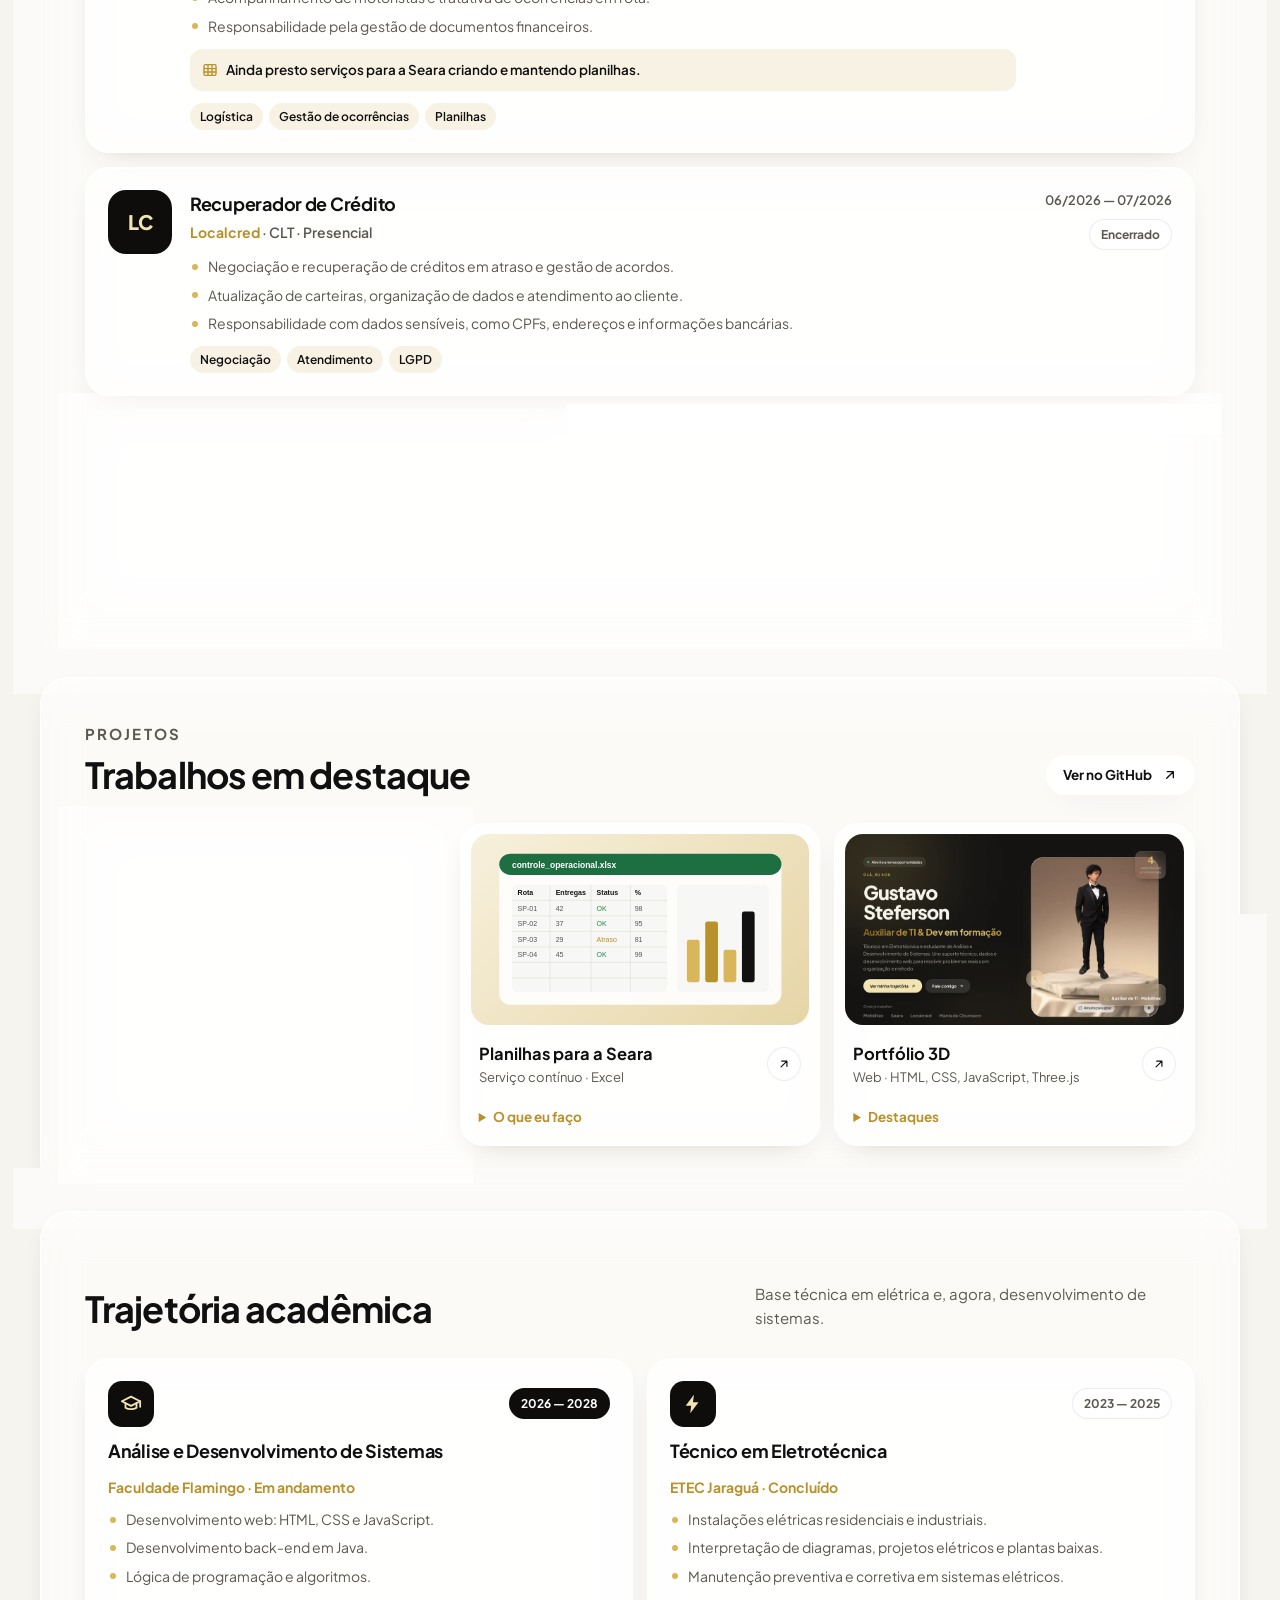
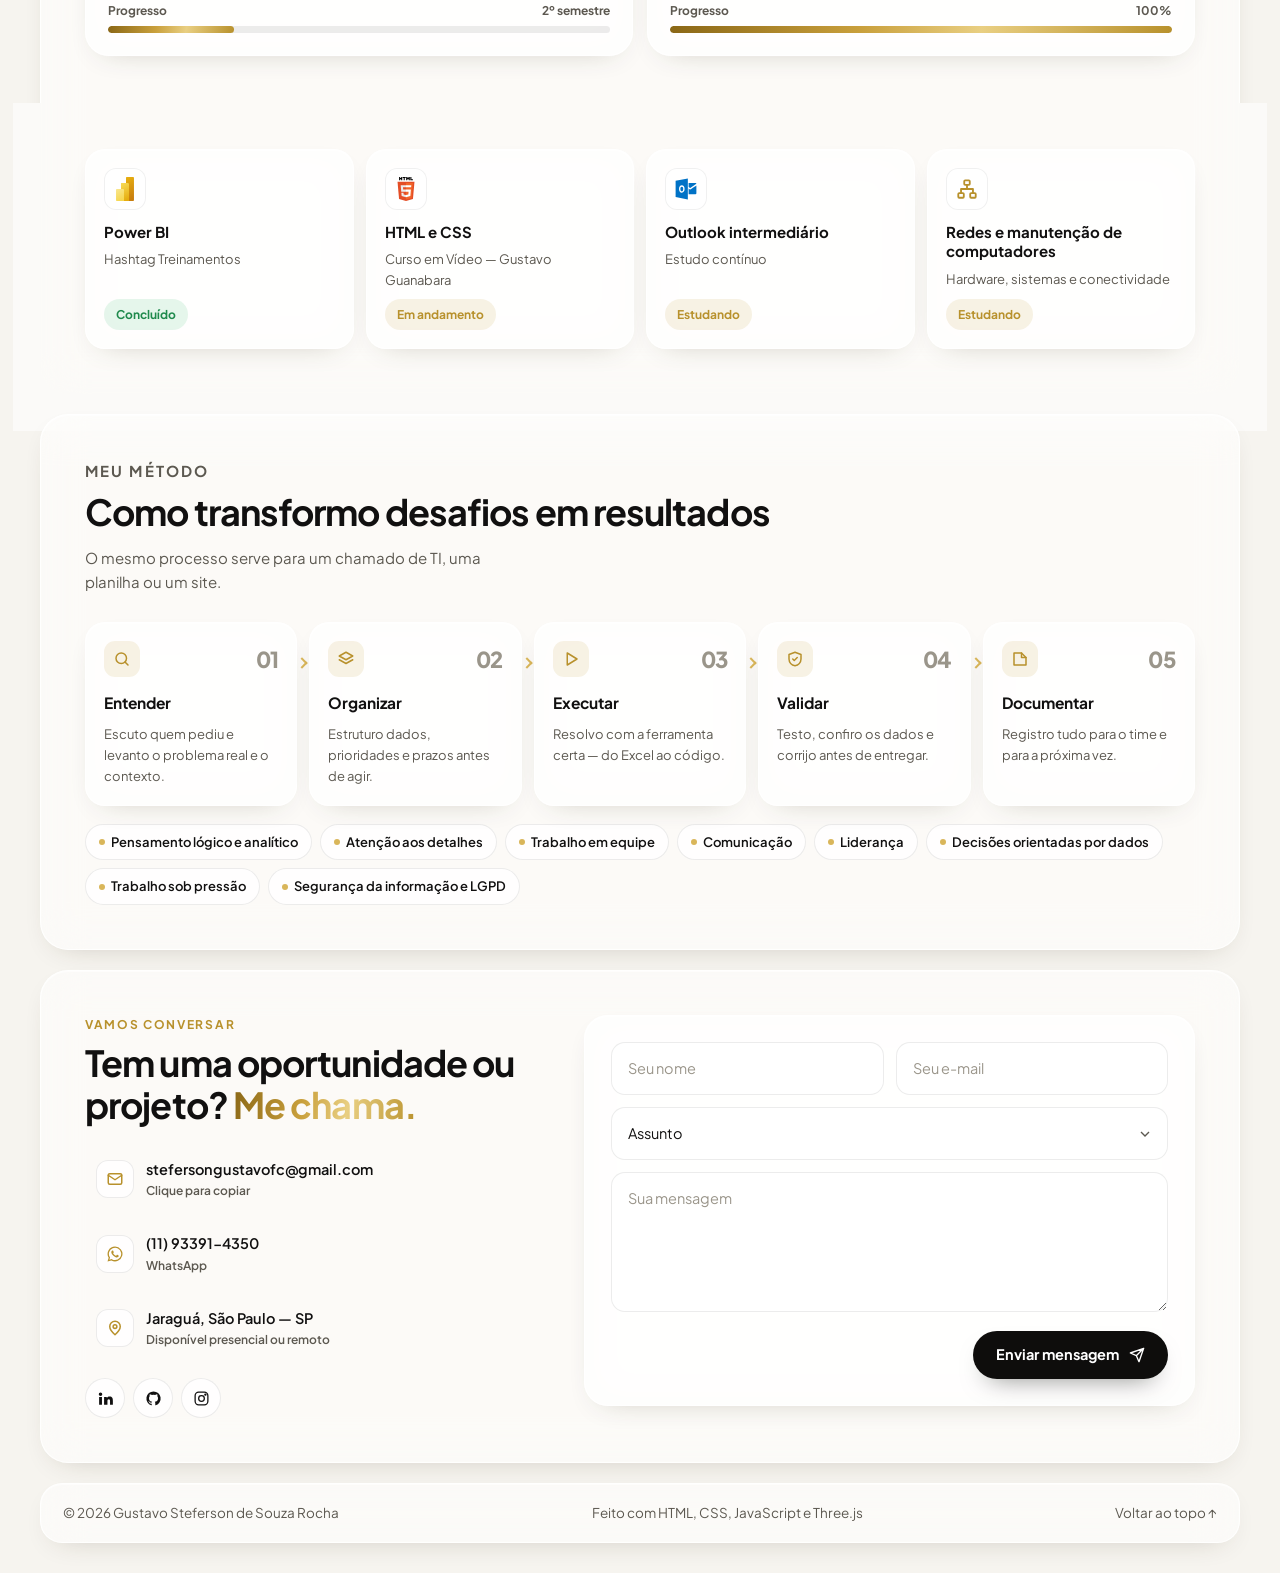
==== commit aca2c1a3: "Redesign portfolio with glass layout and 3D relief character New layout in white, black and gold mod" ====
--- a/index.html
+++ b/index.html
@@ -3,13 +3,14 @@
 <head>
 <meta charset="UTF-8">
 <meta name="viewport" content="width=device-width, initial-scale=1.0">
-<title>Gustavo Steferson — Técnico em Eletrotécnica e estudante de ADS</title>
-<meta name="description" content="Portfólio de Gustavo Steferson de Souza Rocha: técnico em Eletrotécnica, estudante de Análise e Desenvolvimento de Sistemas, com experiência em operações, negociação e dados.">
+<title>Gustavo Steferson — Auxiliar de TI e estudante de ADS</title>
+<meta name="description" content="Portfólio de Gustavo Steferson de Souza Rocha: Auxiliar de TI na Mobilitex, técnico em Eletrotécnica e estudante de Análise e Desenvolvimento de Sistemas.">
 <meta name="author" content="Gustavo Steferson de Souza Rocha">
-<meta name="theme-color" content="#070707">
+<meta name="theme-color" content="#f6f4ef">
 <meta property="og:type" content="website">
-<meta property="og:title" content="Gustavo Steferson — Técnico em Eletrotécnica e estudante de ADS">
-<meta property="og:description" content="Portfólio de Gustavo Steferson de Souza Rocha: técnico em Eletrotécnica, estudante de Análise e Desenvolvimento de Sistemas, com experiência em operações, negociação e dados.">
+<meta property="og:title" content="Gustavo Steferson — Auxiliar de TI e estudante de ADS">
+<meta property="og:description" content="Portfólio de Gustavo Steferson de Souza Rocha: Auxiliar de TI na Mobilitex, técnico em Eletrotécnica e estudante de Análise e Desenvolvimento de Sistemas.">
+<meta property="og:image" content="assets/img/hero/fallback.webp">
 <meta property="og:locale" content="pt_BR">
 <link rel="icon" href="assets/img/favicon.svg" type="image/svg+xml">
 <script>
@@ -18,405 +19,485 @@
     d.classList.add('js');
     var t = null;
     try { t = localStorage.getItem('gs-theme'); } catch (e) {}
-    d.dataset.theme = t || 'dark';
+    d.dataset.theme = t === 'dark' ? 'dark' : 'light';
   })();
 </script>
 <link rel="preconnect" href="https://fonts.googleapis.com">
 <link rel="preconnect" href="https://fonts.gstatic.com" crossorigin>
-<link href="https://fonts.googleapis.com/css2?family=IBM+Plex+Mono:wght@400;500&family=Manrope:wght@400;500;600;700;800&family=Sora:wght@300;400;600;700&display=swap" rel="stylesheet">
+<link href="https://fonts.googleapis.com/css2?family=Plus+Jakarta+Sans:wght@400;500;600;700;800&display=swap" rel="stylesheet">
 <link rel="stylesheet" href="assets/css/main.css">
+<link rel="preload" as="image" href="assets/img/hero/fallback.webp">
 <link rel="modulepreload" href="assets/vendor/three/three.module.min.js">
 </head>
 <body>
 <a class="skip" href="#conteudo">Pular para o conteúdo</a>
-<div class="backdrop" aria-hidden="true"><span class="blob blob--a"></span><span class="blob blob--b"></span></div>
-
-<header class="nav" aria-label="Topo">
-  <a class="brand" href="#sobre" aria-label="Gustavo Steferson — início">
-    <span class="brand__mark" aria-hidden="true"><span>GS</span></span>
-    <span>Gustavo <small>Steferson</small></span>
-  </a>
-  <nav class="nav__links" id="menu" aria-label="Seções">
-    <span class="nav__pill" aria-hidden="true"></span>
-    <a href="#sobre">Sobre</a>
-    <a href="#experiencia">Experiência</a>
-    <a href="#projetos">Projetos</a>
-    <a href="#habilidades">Habilidades</a>
-    <a href="#formacao">Formação</a>
-    <a href="#contato">Contato</a>
-  </nav>
-  <span class="spacer"></span>
-  <button class="icon-btn theme-btn" type="button" aria-label="Alternar tema claro/escuro"><svg class="sun" viewBox="0 0 24 24" fill="none" stroke="currentColor" stroke-width="2" stroke-linecap="round" aria-hidden="true"><circle cx="12" cy="12" r="4"/><path d="M12 2v2M12 20v2M4.9 4.9l1.4 1.4M17.7 17.7l1.4 1.4M2 12h2M20 12h2M4.9 19.1l1.4-1.4M17.7 6.3l1.4-1.4"/></svg><svg class="moon" viewBox="0 0 24 24" fill="none" stroke="currentColor" stroke-width="2" stroke-linecap="round" stroke-linejoin="round" aria-hidden="true"><path d="M21 12.8A9 9 0 1 1 11.2 3a7 7 0 0 0 9.8 9.8Z"/></svg></button>
-  <button class="icon-btn menu-btn" type="button" aria-label="Abrir menu" aria-controls="menu" aria-expanded="false"><svg viewBox="0 0 24 24" fill="none" stroke="currentColor" stroke-width="2" stroke-linecap="round" aria-hidden="true"><path d="M4 7h16M4 12h16M4 17h10"/></svg></button>
-</header>
-
-<main id="conteudo">
-
-<!-- ============ SOBRE MIM (hero com avatar 3D) ============ -->
-<section id="sobre" class="hero" aria-labelledby="sobre-titulo">
-  <div class="wrap">
-    <article class="hero-card card">
-      <div class="hero-card__text">
-        <p class="label reveal">Sobre mim</p>
-        <h1 id="sobre-titulo" class="reveal" style="--d:.05s">Gustavo Steferson <span>de Souza Rocha</span></h1>
-        <div class="hero-role reveal" style="--d:.1s">
-          <span class="chip"><span class="dot" aria-hidden="true"></span>Aberto a estágio, trainee e nível inicial</span>
-          <span class="chip"><b>Técnico</b> em Eletrotécnica — formado</span>
-          <span class="chip">Estudante de <b>ADS</b></span>
-        </div>
-        <p class="reveal" style="--d:.15s">
-          Estudante de <strong>Análise e Desenvolvimento de Sistemas</strong>, com formação técnica em
-          <strong>Eletrotécnica</strong> e experiência em operações, negociação e organização de dados.
-          Tenho perfil analítico, organizado e facilidade para aprender — e busco minha primeira
-          oportunidade na área de <strong>Desenvolvimento Web</strong>.
-        </p>
-        <dl class="facts reveal" style="--d:.2s">
-          <div class="fact"><dt>Local</dt><dd>Jaraguá, São Paulo — SP</dd></div>
-          <div class="fact"><dt>Atualmente</dt><dd>Supervisor de Transporte · Seara</dd></div>
-          <div class="fact"><dt>Cursando</dt><dd>ADS · Faculdade Flamingo</dd></div>
-          <div class="fact"><dt>Formado</dt><dd>Eletrotécnica · ETEC Jaraguá</dd></div>
-        </dl>
-        <div class="hero-actions reveal" style="--d:.25s">
-          <a class="btn" href="#contato">Vamos conversar <svg viewBox="0 0 24 24" fill="none" stroke="currentColor" stroke-width="2" stroke-linecap="round" stroke-linejoin="round" aria-hidden="true"><path d="M5 12h14M13 6l6 6-6 6"/></svg></a>
-          <a class="btn btn--ghost" href="#experiencia">Ver trajetória</a>
-          <div class="socials">
+<div class="backdrop" aria-hidden="true"><i></i><i></i><i></i></div>
+
+<div class="wrap">
+  <header class="nav glass" aria-label="Topo">
+    <a class="brand" href="#inicio" aria-label="Gustavo Steferson — início">
+      <span class="brand__mark" aria-hidden="true">GS</span>
+      <span><b>Gustavo Steferson</b><small>Auxiliar de TI · Estudante de ADS</small></span>
+    </a>
+    <nav class="nav__links" id="menu" aria-label="Seções">
+      <a href="#inicio">Início</a>
+      <a href="#sobre">Sobre</a>
+      <a href="#experiencia">Experiência</a>
+      <a href="#projetos">Projetos</a>
+      <a href="#tecnologias">Tecnologias</a>
+      <a href="#formacao">Formação</a>
+      <a href="#contato">Contato</a>
+    </nav>
+    <span class="spacer"></span>
+    <button class="icon-btn theme-btn" type="button" aria-label="Alternar tema claro/escuro"><svg class="sun" viewBox="0 0 24 24" fill="none" stroke="currentColor" stroke-width="2" stroke-linecap="round" stroke-linejoin="round" aria-hidden="true"><circle cx="12" cy="12" r="4"/><path d="M12 2v2M12 20v2M4.9 4.9l1.4 1.4M17.7 17.7l1.4 1.4M2 12h2M20 12h2M4.9 19.1l1.4-1.4M17.7 6.3l1.4-1.4"/></svg><svg class="moon" viewBox="0 0 24 24" fill="none" stroke="currentColor" stroke-width="2" stroke-linecap="round" stroke-linejoin="round" aria-hidden="true"><path d="M21 12.8A9 9 0 1 1 11.2 3a7 7 0 0 0 9.8 9.8Z"/></svg></button>
+    <a class="btn btn--glass btn--sm nav__cta" href="#contato">Vamos conversar <svg viewBox="0 0 24 24" fill="none" stroke="currentColor" stroke-width="2" stroke-linecap="round" stroke-linejoin="round" aria-hidden="true"><path d="M7 17 17 7M8 7h9v9"/></svg></a>
+    <button class="icon-btn menu-btn" type="button" aria-label="Abrir menu" aria-controls="menu" aria-expanded="false"><svg viewBox="0 0 24 24" fill="none" stroke="currentColor" stroke-width="2" stroke-linecap="round" stroke-linejoin="round" aria-hidden="true"><path d="M4 7h16M4 12h16M4 17h10"/></svg></button>
+  </header>
+
+  <main id="conteudo">
+
+    <!-- ================= HERO ================= -->
+    <section id="inicio" class="hero glass" aria-labelledby="hero-title">
+      <div class="hero__text">
+        <span class="hero__status reveal"><span class="dot" aria-hidden="true"></span>Aberto a novas oportunidades</span>
+        <p class="kicker reveal" style="--d:.04s">Olá, eu sou</p>
+        <h1 id="hero-title" class="reveal" style="--d:.08s">Gustavo Steferson</h1>
+        <p class="hero__role gold-text reveal" style="--d:.12s">Auxiliar de TI &amp; Dev em formação</p>
+        <p class="hero__lead reveal" style="--d:.16s">Técnico em Eletrotécnica e estudante de Análise e Desenvolvimento de Sistemas. Uno suporte técnico, dados e desenvolvimento web para resolver problemas reais com organização e método.</p>
+        <div class="hero__actions reveal" style="--d:.2s">
+          <a class="btn" href="#experiencia">Ver minha trajetória <svg viewBox="0 0 24 24" fill="none" stroke="currentColor" stroke-width="2" stroke-linecap="round" stroke-linejoin="round" aria-hidden="true"><path d="M7 17 17 7M8 7h9v9"/></svg></a>
+          <a class="btn btn--glass" href="#contato">Fale comigo <svg viewBox="0 0 24 24" fill="none" stroke="currentColor" stroke-width="2" stroke-linecap="round" stroke-linejoin="round" aria-hidden="true"><path d="M5 12h14M13 6l6 6-6 6"/></svg></a>
+        </div>
+        <div class="worked reveal" style="--d:.24s">
+          <p>Onde já trabalhei</p>
+          <ul>
+            <li>Mobilitex</li>
+            <li>Seara</li>
+            <li>Localcred</li>
+            <li>Mania de Churrasco</li>
+          </ul>
+        </div>
+      </div>
+
+      <div class="stage-wrap reveal" style="--d:.1s">
+        <div class="stage" id="stage">
+          <img class="stage__fallback" src="assets/img/hero/fallback.webp" width="841" height="1051" alt="Gustavo de terno preto e gravata-borboleta, em pé sobre uma plataforma de mármore com borda dourada">
+          <span class="stage__hint"><svg viewBox="0 0 24 24" fill="none" stroke="currentColor" stroke-width="2" stroke-linecap="round" stroke-linejoin="round" aria-hidden="true"><path d="M3 12a9 9 0 0 1 15.5-6.2L21 8M21 3v5h-5M21 12a9 9 0 0 1-15.5 6.2L3 16M3 21v-5h5"/></svg>Arraste para girar</span>
+          <button class="icon-btn stage__toggle" type="button" aria-label="Pausar animação" aria-pressed="false"><svg viewBox="0 0 24 24" fill="currentColor" aria-hidden="true"><rect x="6" y="5" width="4" height="14" rx="1"/><rect x="14" y="5" width="4" height="14" rx="1"/></svg></button>
+        </div>
+        <div class="float-card float-card--a glass"><strong class="gold-text">4</strong><span>experiências<br>profissionais</span></div>
+        <div class="float-card float-card--b glass"><small>Atualmente</small><strong><svg width="18" height="18" style="color:var(--gold)" viewBox="0 0 24 24" fill="none" stroke="currentColor" stroke-width="2" stroke-linecap="round" stroke-linejoin="round" aria-hidden="true"><path d="M4 14v-2a8 8 0 0 1 16 0v2"/><rect x="3" y="14" width="4" height="6" rx="1.5"/><rect x="17" y="14" width="4" height="6" rx="1.5"/><path d="M19 20a3 3 0 0 1-3 3h-3"/></svg> Auxiliar de TI · Mobilitex</strong></div>
+        <div class="float-card float-card--c glass" aria-hidden="true"><svg viewBox="0 0 24 24" fill="currentColor" aria-hidden="true"><path d="M12 2l1.8 6.2L20 10l-6.2 1.8L12 18l-1.8-6.2L4 10l6.2-1.8L12 2Zm7 12 .9 2.6 2.6.9-2.6.9L19 21l-.9-2.6-2.6-.9 2.6-.9L19 14Z"/></svg></div>
+      </div>
+    </section>
+
+    <!-- ================= SOBRE ================= -->
+    <section id="sobre" class="section glass" aria-labelledby="sobre-title">
+      <div class="about">
+        <div>
+          <p class="kicker reveal">Sobre mim</p>
+          <h2 id="sobre-title" class="title reveal">Organização, análise e tecnologia <span class="gold-text">a serviço das pessoas</span></h2>
+          <div class="stats">
+            <div class="stat glass reveal"><span class="stat__ico"><svg viewBox="0 0 24 24" fill="none" stroke="currentColor" stroke-width="2" stroke-linecap="round" stroke-linejoin="round" aria-hidden="true"><rect x="3" y="7" width="18" height="13" rx="2"/><path d="M8 7V5a2 2 0 0 1 2-2h4a2 2 0 0 1 2 2v2M3 13h18"/></svg></span><strong>4</strong><span>Experiências</span></div>
+            <div class="stat glass reveal" style="--d:.05s"><span class="stat__ico"><svg viewBox="0 0 24 24" fill="none" stroke="currentColor" stroke-width="2" stroke-linecap="round" stroke-linejoin="round" aria-hidden="true"><path d="M14.7 6.3a4 4 0 0 0-5.4 5.4L3 18l3 3 6.3-6.3a4 4 0 0 0 5.4-5.4l-2.5 2.5-2.4-.6-.6-2.4 2.5-2.5Z"/></svg></span><strong>23</strong><span>Tecnologias</span></div>
+            <div class="stat glass reveal" style="--d:.1s"><span class="stat__ico"><svg viewBox="0 0 24 24" fill="none" stroke="currentColor" stroke-width="2" stroke-linecap="round" stroke-linejoin="round" aria-hidden="true"><path d="m2 9 10-5 10 5-10 5L2 9Z"/><path d="M6 11v5c3 2 9 2 12 0v-5M22 9v6"/></svg></span><strong>2</strong><span>Formações</span></div>
+          </div>
+        </div>
+        <div class="about__text reveal" style="--d:.08s">
+          <p>Sou <strong>técnico em Eletrotécnica</strong> formado e estudante de <strong>Análise e Desenvolvimento de Sistemas</strong>. Hoje atuo como <strong>Auxiliar de TI na Mobilitex</strong>, cuidando do suporte técnico, dos computadores e da rede.</p>
+          <p>Já passei por logística, recuperação de crédito e atendimento — experiências que me deram base em operações, negociação e organização de dados. Tenho perfil analítico e organizado, gosto de planejamento e de processos bem documentados.</p>
+          <ul class="about__facts">
+            <li><svg viewBox="0 0 24 24" fill="none" stroke="currentColor" stroke-width="2" stroke-linecap="round" stroke-linejoin="round" aria-hidden="true"><path d="M12 21s-7-6.2-7-11a7 7 0 1 1 14 0c0 4.8-7 11-7 11Z"/><circle cx="12" cy="10" r="2.5"/></svg>Jaraguá, São Paulo — SP</li>
+            <li><svg viewBox="0 0 24 24" fill="none" stroke="currentColor" stroke-width="2" stroke-linecap="round" stroke-linejoin="round" aria-hidden="true"><path d="m2 9 10-5 10 5-10 5L2 9Z"/><path d="M6 11v5c3 2 9 2 12 0v-5M22 9v6"/></svg>ADS na Faculdade Flamingo — 2º semestre</li>
+            <li><svg viewBox="0 0 24 24" fill="none" stroke="currentColor" stroke-width="2" stroke-linecap="round" stroke-linejoin="round" aria-hidden="true"><circle cx="12" cy="12" r="9"/><path d="m8 12 3 3 5-6"/></svg>Interesse em estágio, trainee e vagas de nível inicial</li>
+          </ul>
+        </div>
+      </div>
+    </section>
+
+    <!-- ================= SERVIÇOS ================= -->
+    <section class="section glass" aria-labelledby="serv-title">
+      <div class="section__head">
+        <div><p class="kicker reveal">O que eu faço</p><h2 id="serv-title" class="title reveal">Como posso ajudar</h2></div>
+        <p class="reveal">Da manutenção de um computador a uma planilha que organiza a operação inteira.</p>
+      </div>
+      <div class="services">
+        <article class="service glass lift reveal"><span class="service__ico"><svg viewBox="0 0 24 24" fill="none" stroke="currentColor" stroke-width="2" stroke-linecap="round" stroke-linejoin="round" aria-hidden="true"><path d="M4 14v-2a8 8 0 0 1 16 0v2"/><rect x="3" y="14" width="4" height="6" rx="1.5"/><rect x="17" y="14" width="4" height="6" rx="1.5"/><path d="M19 20a3 3 0 0 1-3 3h-3"/></svg></span><h3>Suporte de TI</h3><p>Atendimento aos usuários, Windows 10 e 11, manutenção de computadores e apoio à rede.</p><span class="arrow-btn"><svg viewBox="0 0 24 24" fill="none" stroke="currentColor" stroke-width="2" stroke-linecap="round" stroke-linejoin="round" aria-hidden="true"><path d="M7 17 17 7M8 7h9v9"/></svg></span></article>
+        <article class="service glass lift reveal" style="--d:.05s"><span class="service__ico"><svg viewBox="0 0 24 24" fill="none" stroke="currentColor" stroke-width="2" stroke-linecap="round" stroke-linejoin="round" aria-hidden="true"><rect x="3" y="4" width="18" height="16" rx="2"/><path d="M3 10h18M3 15h18M9 4v16M15 4v16"/></svg></span><h3>Planilhas &amp; Dados</h3><p>Planilhas e relatórios no Excel e no Power BI para controlar e enxergar a operação.</p><span class="arrow-btn"><svg viewBox="0 0 24 24" fill="none" stroke="currentColor" stroke-width="2" stroke-linecap="round" stroke-linejoin="round" aria-hidden="true"><path d="M7 17 17 7M8 7h9v9"/></svg></span></article>
+        <article class="service glass lift reveal" style="--d:.1s"><span class="service__ico"><svg viewBox="0 0 24 24" fill="none" stroke="currentColor" stroke-width="2" stroke-linecap="round" stroke-linejoin="round" aria-hidden="true"><path d="m8 6-6 6 6 6M16 6l6 6-6 6"/></svg></span><h3>Desenvolvimento Web</h3><p>Sites responsivos com HTML, CSS e JavaScript — como este portfólio.</p><span class="arrow-btn"><svg viewBox="0 0 24 24" fill="none" stroke="currentColor" stroke-width="2" stroke-linecap="round" stroke-linejoin="round" aria-hidden="true"><path d="M7 17 17 7M8 7h9v9"/></svg></span></article>
+        <article class="service glass lift reveal" style="--d:.15s"><span class="service__ico"><svg viewBox="0 0 24 24" fill="none" stroke="currentColor" stroke-width="2" stroke-linecap="round" stroke-linejoin="round" aria-hidden="true"><path d="M14 3H7a2 2 0 0 0-2 2v14a2 2 0 0 0 2 2h10a2 2 0 0 0 2-2V8l-5-5Z"/><path d="M14 3v5h5M9 13h6M9 17h6"/></svg></span><h3>Documentação &amp; Processos</h3><p>Organização de dados, documentação técnica e cuidado com a LGPD.</p><span class="arrow-btn"><svg viewBox="0 0 24 24" fill="none" stroke="currentColor" stroke-width="2" stroke-linecap="round" stroke-linejoin="round" aria-hidden="true"><path d="M7 17 17 7M8 7h9v9"/></svg></span></article>
+      </div>
+    </section>
+
+    <!-- ================= TECNOLOGIAS ================= -->
+    <section id="tecnologias" class="section glass" aria-labelledby="tec-title">
+      <div class="section__head">
+        <div><p class="kicker reveal">Ferramentas &amp; habilidades</p><h2 id="tec-title" class="title reveal">Tecnologias que eu uso</h2></div>
+        <div class="filters reveal" role="group" aria-label="Filtrar tecnologias">
+          <button type="button" data-filter="all" aria-pressed="true">Todas</button>
+          <button type="button" data-filter="dev" aria-pressed="false">Desenvolvimento</button>
+          <button type="button" data-filter="data" aria-pressed="false">Dados &amp; Office</button>
+          <button type="button" data-filter="infra" aria-pressed="false">Infra &amp; Suporte</button>
+          <button type="button" data-filter="tools" aria-pressed="false">Ferramentas</button>
+        </div>
+      </div>
+      <ul class="tools reveal">
+        <li class="tool glass lift" data-cat="dev" data-level="1">
+          <span class="tool__logo"><img src="assets/img/logos/html.svg" alt="" width="32" height="32" loading="lazy" decoding="async"></span>
+          <b>HTML5</b>
+          <span class="tool__lvl"><span class="meter" aria-hidden="true"></span>Básico</span>
+        </li>
+        <li class="tool glass lift" data-cat="dev" data-level="1">
+          <span class="tool__logo"><img src="assets/img/logos/css.svg" alt="" width="32" height="32" loading="lazy" decoding="async"></span>
+          <b>CSS3</b>
+          <span class="tool__lvl"><span class="meter" aria-hidden="true"></span>Básico</span>
+        </li>
+        <li class="tool glass lift" data-cat="dev" data-level="1">
+          <span class="tool__logo"><img src="assets/img/logos/javascript.svg" alt="" width="32" height="32" loading="lazy" decoding="async"></span>
+          <b>JavaScript</b>
+          <span class="tool__lvl"><span class="meter" aria-hidden="true"></span>Básico</span>
+        </li>
+        <li class="tool glass lift" data-cat="dev" data-level="1">
+          <span class="tool__logo"><img src="assets/img/logos/java.svg" alt="" width="32" height="32" loading="lazy" decoding="async"></span>
+          <b>Java</b>
+          <span class="tool__lvl"><span class="meter" aria-hidden="true"></span>Básico</span>
+        </li>
+        <li class="tool glass lift" data-cat="dev" data-level="1">
+          <span class="tool__logo"><img src="assets/img/logos/python.svg" alt="" width="32" height="32" loading="lazy" decoding="async"></span>
+          <b>Python</b>
+          <span class="tool__lvl"><span class="meter" aria-hidden="true"></span>Básico</span>
+        </li>
+        <li class="tool glass lift" data-cat="dev" data-level="1">
+          <span class="tool__logo"><img src="assets/img/logos/sql.svg" alt="" width="32" height="32" loading="lazy" decoding="async"></span>
+          <b>SQL</b>
+          <span class="tool__lvl"><span class="meter" aria-hidden="true"></span>Básico</span>
+        </li>
+        <li class="tool glass lift" data-cat="data" data-level="2">
+          <span class="tool__logo"><img src="assets/img/logos/excel.svg" alt="" width="32" height="32" loading="lazy" decoding="async"></span>
+          <b>Excel</b>
+          <span class="tool__lvl"><span class="meter" aria-hidden="true"></span>Intermediário</span>
+        </li>
+        <li class="tool glass lift" data-cat="data" data-level="2">
+          <span class="tool__logo"><img src="assets/img/logos/powerbi.svg" alt="" width="32" height="32" loading="lazy" decoding="async"></span>
+          <b>Power BI</b>
+          <span class="tool__lvl"><span class="meter" aria-hidden="true"></span>Intermediário</span>
+        </li>
+        <li class="tool glass lift" data-cat="data" data-level="2">
+          <span class="tool__logo"><img src="assets/img/logos/word.svg" alt="" width="32" height="32" loading="lazy" decoding="async"></span>
+          <b>Word</b>
+          <span class="tool__lvl"><span class="meter" aria-hidden="true"></span>Intermediário</span>
+        </li>
+        <li class="tool glass lift" data-cat="data" data-level="2">
+          <span class="tool__logo"><img src="assets/img/logos/powerpoint.svg" alt="" width="32" height="32" loading="lazy" decoding="async"></span>
+          <b>PowerPoint</b>
+          <span class="tool__lvl"><span class="meter" aria-hidden="true"></span>Intermediário</span>
+        </li>
+        <li class="tool glass lift" data-cat="data" data-level="1">
+          <span class="tool__logo"><img src="assets/img/logos/outlook.svg" alt="" width="32" height="32" loading="lazy" decoding="async"></span>
+          <b>Outlook</b>
+          <span class="tool__lvl"><span class="meter" aria-hidden="true"></span>Básico · <em>rumo ao intermediário</em></span>
+        </li>
+        <li class="tool glass lift" data-cat="data" data-level="1">
+          <span class="tool__logo"><img src="assets/img/logos/publisher.svg" alt="" width="32" height="32" loading="lazy" decoding="async"></span>
+          <b>Publisher</b>
+          <span class="tool__lvl"><span class="meter" aria-hidden="true"></span>Básico</span>
+        </li>
+        <li class="tool glass lift" data-cat="infra" data-level="2">
+          <span class="tool__logo"><img src="assets/img/logos/windows.svg" alt="" width="32" height="32" loading="lazy" decoding="async"></span>
+          <b>Windows 10 e 11</b>
+          <span class="tool__lvl"><span class="meter" aria-hidden="true"></span>Intermediário</span>
+        </li>
+        <li class="tool glass lift" data-cat="infra" data-level="1">
+          <span class="tool__logo"><svg viewBox="0 0 24 24" fill="none" stroke="currentColor" stroke-width="2" stroke-linecap="round" stroke-linejoin="round" aria-hidden="true"><rect x="9" y="2.5" width="6" height="5" rx="1"/><rect x="2.5" y="16.5" width="6" height="5" rx="1"/><rect x="15.5" y="16.5" width="6" height="5" rx="1"/><path d="M12 7.5v4.5M5.5 16.5V12h13v4.5"/></svg></span>
+          <b>Redes de computadores</b>
+          <span class="tool__lvl"><span class="meter" aria-hidden="true"></span>Básico · <em>aprendendo</em></span>
+        </li>
+        <li class="tool glass lift" data-cat="infra" data-level="1">
+          <span class="tool__logo"><svg viewBox="0 0 24 24" fill="none" stroke="currentColor" stroke-width="2" stroke-linecap="round" stroke-linejoin="round" aria-hidden="true"><rect x="6" y="6" width="12" height="12" rx="2"/><rect x="9.5" y="9.5" width="5" height="5"/><path d="M9 2v4M15 2v4M9 18v4M15 18v4M2 9h4M2 15h4M18 9h4M18 15h4"/></svg></span>
+          <b>Manutenção de PCs</b>
+          <span class="tool__lvl"><span class="meter" aria-hidden="true"></span>Básico · <em>aprendendo</em></span>
+        </li>
+        <li class="tool glass lift" data-cat="infra" data-level="2">
+          <span class="tool__logo"><svg viewBox="0 0 24 24" fill="currentColor" aria-hidden="true"><path d="M13 2 4 14h6l-1 8 9-12h-6l1-8Z"/></svg></span>
+          <b>Instalações elétricas</b>
+          <span class="tool__lvl"><span class="meter" aria-hidden="true"></span>Formação técnica</span>
+        </li>
+        <li class="tool glass lift" data-cat="infra" data-level="1">
+          <span class="tool__logo"><img src="assets/img/logos/autocad.svg" alt="" width="32" height="32" loading="lazy" decoding="async"></span>
+          <b>AutoCAD</b>
+          <span class="tool__lvl"><span class="meter" aria-hidden="true"></span>Básico</span>
+        </li>
+        <li class="tool glass lift" data-cat="tools" data-level="1">
+          <span class="tool__logo"><img src="assets/img/logos/git.svg" alt="" width="32" height="32" loading="lazy" decoding="async"></span>
+          <b>Git</b>
+          <span class="tool__lvl"><span class="meter" aria-hidden="true"></span>Básico</span>
+        </li>
+        <li class="tool glass lift" data-cat="tools" data-level="1">
+          <span class="tool__logo"><img src="assets/img/logos/github.svg" alt="" width="32" height="32" loading="lazy" decoding="async"></span>
+          <b>GitHub</b>
+          <span class="tool__lvl"><span class="meter" aria-hidden="true"></span>Básico</span>
+        </li>
+        <li class="tool glass lift" data-cat="tools" data-level="1">
+          <span class="tool__logo"><img src="assets/img/logos/n8n.svg" alt="" width="32" height="32" loading="lazy" decoding="async"></span>
+          <b>n8n</b>
+          <span class="tool__lvl"><span class="meter" aria-hidden="true"></span>Básico</span>
+        </li>
+        <li class="tool glass lift" data-cat="tools" data-level="1">
+          <span class="tool__logo"><img src="assets/img/logos/vscode.svg" alt="" width="32" height="32" loading="lazy" decoding="async"></span>
+          <b>VS Code</b>
+          <span class="tool__lvl"><span class="meter" aria-hidden="true"></span>Uso diário</span>
+        </li>
+        <li class="tool glass lift" data-cat="tools" data-level="1">
+          <span class="tool__logo"><img src="assets/img/logos/pycharm.svg" alt="" width="32" height="32" loading="lazy" decoding="async"></span>
+          <b>PyCharm</b>
+          <span class="tool__lvl"><span class="meter" aria-hidden="true"></span>Básico</span>
+        </li>
+        <li class="tool glass lift" data-cat="tools" data-level="1">
+          <span class="tool__logo"><img src="assets/img/logos/gimp.svg" alt="" width="32" height="32" loading="lazy" decoding="async"></span>
+          <b>GIMP</b>
+          <span class="tool__lvl"><span class="meter" aria-hidden="true"></span>Básico</span>
+        </li>
+      </ul>
+    </section>
+
+    <!-- ================= EXPERIÊNCIA ================= -->
+    <section id="experiencia" class="section glass" aria-labelledby="exp-title">
+      <div class="section__head">
+        <div><p class="kicker reveal">Experiência</p><h2 id="exp-title" class="title reveal">Onde já atuei</h2></div>
+        <p class="reveal">Do meu primeiro emprego ao suporte de TI — cada etapa somou algo diferente.</p>
+      </div>
+      <ol class="jobs">
+        <li class="job glass lift reveal job--current">
+          <span class="job__logo" aria-hidden="true">MX</span>
+          <div>
+            <h3>Auxiliar de TI</h3>
+            <p class="job__org"><b>Mobilitex</b> · CLT · Presencial</p>
+            <ul><li>Suporte técnico aos colaboradores, em hardware e software.</li><li>Instalação, configuração e manutenção de computadores e periféricos.</li><li>Apoio à rede e à infraestrutura de TI da empresa.</li></ul>
+            
+            <div class="tags"><span class="tag">Suporte de TI</span><span class="tag">Windows</span><span class="tag">Redes</span><span class="tag">Manutenção</span></div>
+          </div>
+          <div class="job__side"><span class="job__period">Atual</span><span class="pill pill--green"><span class="dot" aria-hidden="true"></span> Atual</span></div>
+        </li>
+        <li class="job glass lift reveal">
+          <span class="job__logo" aria-hidden="true">SE</span>
+          <div>
+            <h3>Supervisor de Transporte</h3>
+            <p class="job__org"><b>Seara</b> · Home Office</p>
+            <ul><li>Supervisão da operação de transporte e da frota de caminhões.</li><li>Acompanhamento de motoristas e tratativa de ocorrências em rota.</li><li>Responsabilidade pela gestão de documentos financeiros.</li></ul>
+            <p class="job__note"><svg viewBox="0 0 24 24" fill="none" stroke="currentColor" stroke-width="2" stroke-linecap="round" stroke-linejoin="round" aria-hidden="true"><rect x="3" y="4" width="18" height="16" rx="2"/><path d="M3 10h18M3 15h18M9 4v16M15 4v16"/></svg>Ainda presto serviços para a Seara criando e mantendo planilhas.</p>
+            <div class="tags"><span class="tag">Logística</span><span class="tag">Gestão de ocorrências</span><span class="tag">Planilhas</span></div>
+          </div>
+          <div class="job__side"><span class="job__period">07/2026 — encerrado</span><span class="pill ">Encerrado</span></div>
+        </li>
+        <li class="job glass lift reveal">
+          <span class="job__logo" aria-hidden="true">LC</span>
+          <div>
+            <h3>Recuperador de Crédito</h3>
+            <p class="job__org"><b>Localcred</b> · CLT · Presencial</p>
+            <ul><li>Negociação e recuperação de créditos em atraso e gestão de acordos.</li><li>Atualização de carteiras, organização de dados e atendimento ao cliente.</li><li>Responsabilidade com dados sensíveis, como CPFs, endereços e informações bancárias.</li></ul>
+            
+            <div class="tags"><span class="tag">Negociação</span><span class="tag">Atendimento</span><span class="tag">LGPD</span></div>
+          </div>
+          <div class="job__side"><span class="job__period">06/2026 — 07/2026</span><span class="pill ">Encerrado</span></div>
+        </li>
+        <li class="job glass lift reveal">
+          <span class="job__logo" aria-hidden="true">MC</span>
+          <div>
+            <h3>Estagiário</h3>
+            <p class="job__org"><b>Mania de Churrasco</b> · Estágio</p>
+            <ul><li>Minha primeira experiência profissional.</li><li>Primeiro contato com a rotina de trabalho, a responsabilidade e o trabalho em equipe.</li></ul>
+            
+            <div class="tags"><span class="tag">Estágio</span><span class="tag">Trabalho em equipe</span></div>
+          </div>
+          <div class="job__side"><span class="job__period">Primeiro trabalho</span><span class="pill pill--gold">Primeiro emprego</span></div>
+        </li>
+      </ol>
+    </section>
+
+    <!-- ================= PROJETOS ================= -->
+    <section id="projetos" class="section glass" aria-labelledby="proj-title">
+      <div class="section__head">
+        <div><p class="kicker reveal">Projetos</p><h2 id="proj-title" class="title reveal">Trabalhos em destaque</h2></div>
+        <a class="btn btn--glass btn--sm reveal" href="https://github.com/RaioWhitex" target="_blank" rel="noopener noreferrer">Ver no GitHub <svg viewBox="0 0 24 24" fill="none" stroke="currentColor" stroke-width="2" stroke-linecap="round" stroke-linejoin="round" aria-hidden="true"><path d="M7 17 17 7M8 7h9v9"/></svg></a>
+      </div>
+      <div class="projects">
+        <article class="project glass lift reveal">
+          <div class="project__visual"><svg viewBox="0 0 480 270" role="img" aria-label="Ilustração de um painel de monitoramento">
+  <defs><linearGradient id="gA" x1="0" y1="0" x2="1" y2="1"><stop offset="0" stop-color="#f3e3b3"/><stop offset="1" stop-color="#b8912c"/></linearGradient></defs>
+  <rect x="40" y="28" width="400" height="214" rx="16" fill="#fff" opacity=".92"/>
+  <rect x="40" y="28" width="400" height="30" rx="16" fill="#111"/><circle cx="60" cy="43" r="4" fill="#d9b65a"/><circle cx="74" cy="43" r="4" fill="#666"/><circle cx="88" cy="43" r="4" fill="#666"/>
+  <rect x="58" y="74" width="110" height="60" rx="10" fill="#f6f1e2"/><text x="70" y="98" font-family="sans-serif" font-size="11" fill="#6b604a">Dispositivos</text><text x="70" y="122" font-family="sans-serif" font-weight="700" font-size="20" fill="#111">128</text>
+  <rect x="180" y="74" width="110" height="60" rx="10" fill="#f6f1e2"/><text x="192" y="98" font-family="sans-serif" font-size="11" fill="#6b604a">Alertas</text><text x="192" y="122" font-family="sans-serif" font-weight="700" font-size="20" fill="#b8912c">3</text>
+  <rect x="302" y="74" width="120" height="60" rx="10" fill="#111"/><text x="314" y="98" font-family="sans-serif" font-size="11" fill="#d9b65a">Status</text><text x="314" y="122" font-family="sans-serif" font-weight="700" font-size="18" fill="#fff">Online</text>
+  <rect x="58" y="146" width="232" height="80" rx="10" fill="#f6f1e2"/>
+  <path d="M70 210 L100 190 L130 198 L160 172 L190 180 L220 160 L250 168 L278 152" fill="none" stroke="url(#gA)" stroke-width="4" stroke-linecap="round"/>
+  <rect x="302" y="146" width="120" height="80" rx="10" fill="#f6f1e2"/><circle cx="362" cy="186" r="26" fill="none" stroke="#e8dcbc" stroke-width="10"/><circle cx="362" cy="186" r="26" fill="none" stroke="#b8912c" stroke-width="10" stroke-dasharray="120 200" transform="rotate(-90 362 186)"/>
+</svg></div>
+          <div class="project__body"><div><h3>Solução de Monitoramento</h3><p>Projeto em equipe · produto e negócio</p></div><span class="arrow-btn"><svg viewBox="0 0 24 24" fill="none" stroke="currentColor" stroke-width="2" stroke-linecap="round" stroke-linejoin="round" aria-hidden="true"><path d="M7 17 17 7M8 7h9v9"/></svg></span></div>
+          <details><summary>O que eu fiz</summary><ul>
+            <li>Criação e desenvolvimento de um sistema de monitoramento.</li>
+            <li>Planejamento do produto, funcionalidades e modelo de negócio.</li>
+            <li>Pesquisa de tecnologias, componentes e soluções.</li>
+            <li>Levantamento de custos, precificação e viabilidade financeira.</li>
+            <li>Planejamento da integração entre hardware e software.</li>
+            <li>Documentação técnica, comercial e estratégica.</li>
+          </ul></details>
+        </article>
+        <article class="project glass lift reveal" style="--d:.05s">
+          <div class="project__visual"><svg viewBox="0 0 480 270" role="img" aria-label="Ilustração de uma planilha com gráfico">
+  <rect x="40" y="28" width="400" height="214" rx="16" fill="#fff" opacity=".92"/>
+  <rect x="40" y="28" width="400" height="30" rx="16" fill="#1d6f42"/><text x="58" y="48" font-family="sans-serif" font-weight="700" font-size="12" fill="#fff">controle_operacional.xlsx</text>
+  <g font-family="sans-serif" font-size="10" fill="#555">
+    <rect x="58" y="72" width="220" height="152" rx="8" fill="#f7f7f5"/>
+    <g stroke="#e3e0d8"><path d="M58 94h220M58 116h220M58 138h220M58 160h220M58 182h220M58 204h220M112 72v152M170 72v152M226 72v152"/></g>
+    <text x="66" y="87" font-weight="700" fill="#111">Rota</text><text x="120" y="87" font-weight="700" fill="#111">Entregas</text><text x="178" y="87" font-weight="700" fill="#111">Status</text><text x="232" y="87" font-weight="700" fill="#111">%</text>
+    <text x="66" y="109">SP-01</text><text x="120" y="109">42</text><text x="178" y="109" fill="#1f8a4c">OK</text><text x="232" y="109">98</text>
+    <text x="66" y="131">SP-02</text><text x="120" y="131">37</text><text x="178" y="131" fill="#1f8a4c">OK</text><text x="232" y="131">95</text>
+    <text x="66" y="153">SP-03</text><text x="120" y="153">29</text><text x="178" y="153" fill="#b8912c">Atraso</text><text x="232" y="153">81</text>
+    <text x="66" y="175">SP-04</text><text x="120" y="175">45</text><text x="178" y="175" fill="#1f8a4c">OK</text><text x="232" y="175">99</text>
+  </g>
+  <rect x="292" y="72" width="130" height="152" rx="8" fill="#f7f7f5"/>
+  <g fill="#d9b65a"><rect x="306" y="150" width="18" height="60" rx="3"/><rect x="332" y="124" width="18" height="86" rx="3" fill="#b8912c"/><rect x="358" y="164" width="18" height="46" rx="3"/><rect x="384" y="110" width="18" height="100" rx="3" fill="#111"/></g>
+</svg></div>
+          <div class="project__body"><div><h3>Planilhas para a Seara</h3><p>Serviço contínuo · Excel</p></div><span class="arrow-btn"><svg viewBox="0 0 24 24" fill="none" stroke="currentColor" stroke-width="2" stroke-linecap="round" stroke-linejoin="round" aria-hidden="true"><path d="M7 17 17 7M8 7h9v9"/></svg></span></div>
+          <details><summary>O que eu faço</summary><ul>
+            <li>Criação e manutenção de planilhas sob demanda.</li>
+            <li>Organização de dados da operação para consulta rápida.</li>
+          </ul></details>
+        </article>
+        <article class="project glass lift reveal" style="--d:.1s">
+          <div class="project__visual"><img src="assets/img/projects/portfolio.webp" alt="Tela inicial deste portfólio" loading="lazy" width="960" height="540"></div>
+          <div class="project__body"><div><h3>Portfólio 3D</h3><p>Web · HTML, CSS, JavaScript, Three.js</p></div><a class="arrow-btn" href="https://github.com/RaioWhitex/Claude-Code" target="_blank" rel="noopener noreferrer" aria-label="Código do portfólio no GitHub"><svg viewBox="0 0 24 24" fill="none" stroke="currentColor" stroke-width="2" stroke-linecap="round" stroke-linejoin="round" aria-hidden="true"><path d="M7 17 17 7M8 7h9v9"/></svg></a></div>
+          <details><summary>Destaques</summary><ul>
+            <li>Personagem em relevo 3D girando sobre a plataforma.</li>
+            <li>Layout responsivo com tema claro e escuro.</li>
+            <li>Formulário que envia mensagens direto para o e-mail.</li>
+          </ul></details>
+        </article>
+      </div>
+    </section>
+
+    <!-- ================= FORMAÇÃO ================= -->
+    <section id="formacao" class="section glass" aria-labelledby="form-title">
+      <div class="section__head">
+        <div><p class="kicker reveal">Formação</p><h2 id="form-title" class="title reveal">Trajetória acadêmica</h2></div>
+        <p class="reveal">Base técnica em elétrica e, agora, desenvolvimento de sistemas.</p>
+      </div>
+      <div class="edu-grid">
+        <article class="school glass lift reveal">
+          <div class="school__top"><span class="school__ico"><svg viewBox="0 0 24 24" fill="none" stroke="currentColor" stroke-width="2" stroke-linecap="round" stroke-linejoin="round" aria-hidden="true"><path d="m2 9 10-5 10 5-10 5L2 9Z"/><path d="M6 11v5c3 2 9 2 12 0v-5M22 9v6"/></svg></span><span class="pill pill--ink">2026 — 2028</span></div>
+          <h3>Análise e Desenvolvimento de Sistemas</h3>
+          <p class="school__inst">Faculdade Flamingo · Em andamento</p>
+          <ul><li>Desenvolvimento web: HTML, CSS e JavaScript.</li><li>Desenvolvimento back-end em Java.</li><li>Lógica de programação e algoritmos.</li></ul>
+          <div class="progress reveal"><div class="progress__row"><span>Progresso</span><span>2º semestre</span></div><div class="progress__bar"><span style="--p:25%"></span></div></div>
+        </article>
+        <article class="school glass lift reveal" style="--d:.05s">
+          <div class="school__top"><span class="school__ico"><svg viewBox="0 0 24 24" fill="currentColor" aria-hidden="true"><path d="M13 2 4 14h6l-1 8 9-12h-6l1-8Z"/></svg></span><span class="pill">2023 — 2025</span></div>
+          <h3>Técnico em Eletrotécnica</h3>
+          <p class="school__inst">ETEC Jaraguá · Concluído</p>
+          <ul><li>Instalações elétricas residenciais e industriais.</li><li>Interpretação de diagramas, projetos elétricos e plantas baixas.</li><li>Manutenção preventiva e corretiva em sistemas elétricos.</li></ul>
+          <div class="progress reveal"><div class="progress__row"><span>Progresso</span><span>100%</span></div><div class="progress__bar"><span style="--p:100%"></span></div></div>
+        </article>
+      </div>
+
+      <div class="subhead reveal"><h3>Cursos Extra curriculares</h3></div>
+      <div class="courses">
+        <article class="course glass lift reveal"><span class="course__logo"><img src="assets/img/logos/powerbi.svg" alt="" width="32" height="32" loading="lazy" decoding="async"></span><h4>Power BI</h4><p>Hashtag Treinamentos</p><span class="pill pill--green">Concluído</span></article>
+        <article class="course glass lift reveal" style="--d:.05s"><span class="course__logo"><img src="assets/img/logos/html.svg" alt="" width="32" height="32" loading="lazy" decoding="async"></span><h4>HTML e CSS</h4><p>Curso em Vídeo — Gustavo Guanabara</p><span class="pill pill--gold">Em andamento</span></article>
+        <article class="course glass lift reveal" style="--d:.1s"><span class="course__logo"><img src="assets/img/logos/outlook.svg" alt="" width="32" height="32" loading="lazy" decoding="async"></span><h4>Outlook intermediário</h4><p>Estudo contínuo</p><span class="pill pill--gold">Estudando</span></article>
+        <article class="course glass lift reveal" style="--d:.15s"><span class="course__logo"><svg viewBox="0 0 24 24" fill="none" stroke="currentColor" stroke-width="2" stroke-linecap="round" stroke-linejoin="round" aria-hidden="true"><rect x="9" y="2.5" width="6" height="5" rx="1"/><rect x="2.5" y="16.5" width="6" height="5" rx="1"/><rect x="15.5" y="16.5" width="6" height="5" rx="1"/><path d="M12 7.5v4.5M5.5 16.5V12h13v4.5"/></svg></span><h4>Redes e manutenção de computadores</h4><p>Hardware, sistemas e conectividade</p><span class="pill pill--gold">Estudando</span></article>
+      </div>
+    </section>
+
+    <!-- ================= MÉTODO ================= -->
+    <section id="metodo" class="section glass" aria-labelledby="met-title">
+      <div class="section__head">
+        <div><p class="kicker reveal">Meu método</p><h2 id="met-title" class="title reveal">Como transformo desafios em resultados</h2></div>
+        <p class="reveal">O mesmo processo serve para um chamado de TI, uma planilha ou um site.</p>
+      </div>
+      <ol class="process">
+        <li class="step glass reveal"><div class="step__top"><span class="step__ico"><svg viewBox="0 0 24 24" fill="none" stroke="currentColor" stroke-width="2" stroke-linecap="round" stroke-linejoin="round" aria-hidden="true"><circle cx="11" cy="11" r="7"/><path d="m20 20-4-4"/></svg></span><span class="step__n">01</span></div><h3>Entender</h3><p>Escuto quem pediu e levanto o problema real e o contexto.</p></li>
+        <li class="step glass reveal" style="--d:.05s"><div class="step__top"><span class="step__ico"><svg viewBox="0 0 24 24" fill="none" stroke="currentColor" stroke-width="2" stroke-linecap="round" stroke-linejoin="round" aria-hidden="true"><path d="m12 3 9 5-9 5-9-5 9-5Z"/><path d="m3 13 9 5 9-5"/></svg></span><span class="step__n">02</span></div><h3>Organizar</h3><p>Estruturo dados, prioridades e prazos antes de agir.</p></li>
+        <li class="step glass reveal" style="--d:.1s"><div class="step__top"><span class="step__ico"><svg viewBox="0 0 24 24" fill="none" stroke="currentColor" stroke-width="2" stroke-linecap="round" stroke-linejoin="round" aria-hidden="true"><path d="M7 4v16l13-8L7 4Z"/></svg></span><span class="step__n">03</span></div><h3>Executar</h3><p>Resolvo com a ferramenta certa — do Excel ao código.</p></li>
+        <li class="step glass reveal" style="--d:.15s"><div class="step__top"><span class="step__ico"><svg viewBox="0 0 24 24" fill="none" stroke="currentColor" stroke-width="2" stroke-linecap="round" stroke-linejoin="round" aria-hidden="true"><path d="M12 3 4 6v6c0 4.5 3.4 8.3 8 9 4.6-.7 8-4.5 8-9V6l-8-3Z"/><path d="m9 12 2 2 4-4"/></svg></span><span class="step__n">04</span></div><h3>Validar</h3><p>Testo, confiro os dados e corrijo antes de entregar.</p></li>
+        <li class="step glass reveal" style="--d:.2s"><div class="step__top"><span class="step__ico"><svg viewBox="0 0 24 24" fill="none" stroke="currentColor" stroke-width="2" stroke-linecap="round" stroke-linejoin="round" aria-hidden="true"><path d="M4 4h10l6 6v10H4z"/><path d="M14 4v6h6"/></svg></span><span class="step__n">05</span></div><h3>Documentar</h3><p>Registro tudo para o time e para a próxima vez.</p></li>
+      </ol>
+      <div class="values reveal">
+        <span>Pensamento lógico e analítico</span><span>Atenção aos detalhes</span><span>Trabalho em equipe</span><span>Comunicação</span><span>Liderança</span><span>Decisões orientadas por dados</span><span>Trabalho sob pressão</span><span>Segurança da informação e LGPD</span>
+      </div>
+    </section>
+
+    <!-- ================= CONTATO ================= -->
+    <section id="contato" class="section glass" aria-labelledby="contato-title">
+      <div class="contact">
+        <div>
+          <p class="kicker reveal">Vamos conversar</p>
+          <h2 id="contato-title" class="title reveal">Tem uma oportunidade ou projeto? <span class="gold-text">Me chama.</span></h2>
+          <div class="contact__info reveal">
+            <button type="button" data-copy="stefersongustavofc@gmail.com"><span class="contact__ico"><svg viewBox="0 0 24 24" fill="none" stroke="currentColor" stroke-width="2" stroke-linecap="round" stroke-linejoin="round" aria-hidden="true"><rect x="3" y="5" width="18" height="14" rx="2"/><path d="m3 7 9 6 9-6"/></svg></span><span>stefersongustavofc@gmail.com<small>Clique para copiar</small></span></button>
+            <a href="https://wa.me/5511933914350" target="_blank" rel="noopener noreferrer"><span class="contact__ico"><svg viewBox="0 0 24 24" fill="currentColor" aria-hidden="true"><path d="M12.04 2a9.9 9.9 0 0 0-8.5 14.98L2 22l5.16-1.5A9.9 9.9 0 1 0 12.04 2Zm0 18.1a8.2 8.2 0 0 1-4.18-1.14l-.3-.18-3.06.9.9-2.98-.2-.31A8.2 8.2 0 1 1 12.04 20.1Zm4.5-6.14c-.25-.12-1.46-.72-1.69-.8-.23-.08-.39-.12-.55.12-.17.25-.64.8-.78.97-.14.16-.29.18-.53.06a6.7 6.7 0 0 1-3.37-2.94c-.25-.44.25-.41.72-1.36.08-.16.04-.3-.02-.43-.06-.12-.55-1.33-.76-1.82-.2-.48-.4-.41-.55-.42h-.47a.9.9 0 0 0-.65.3 2.74 2.74 0 0 0-.85 2.03 4.76 4.76 0 0 0 1 2.52 10.9 10.9 0 0 0 4.17 3.68c1.55.67 2.16.73 2.93.61.47-.07 1.46-.6 1.66-1.17.2-.58.2-1.07.14-1.17-.06-.1-.22-.16-.47-.28Z"/></svg></span><span>(11) 93391-4350<small>WhatsApp</small></span></a>
+            <div><span class="contact__ico"><svg viewBox="0 0 24 24" fill="none" stroke="currentColor" stroke-width="2" stroke-linecap="round" stroke-linejoin="round" aria-hidden="true"><path d="M12 21s-7-6.2-7-11a7 7 0 1 1 14 0c0 4.8-7 11-7 11Z"/><circle cx="12" cy="10" r="2.5"/></svg></span><span>Jaraguá, São Paulo — SP<small>Disponível presencial ou remoto</small></span></div>
+          </div>
+          <div class="socials reveal">
             <a class="icon-btn" href="https://www.linkedin.com/in/gustavo-steferson-1896263a8/" target="_blank" rel="noopener noreferrer" aria-label="LinkedIn"><svg viewBox="0 0 24 24" fill="currentColor" aria-hidden="true"><path d="M4.98 3.5a2.5 2.5 0 1 1 0 5 2.5 2.5 0 0 1 0-5ZM3 9.75h4v11H3v-11Zm7 0h3.8v1.5h.06c.53-.95 1.83-1.95 3.77-1.95 4.03 0 4.77 2.5 4.77 5.75v5.7h-4v-5.05c0-1.2-.02-2.75-1.7-2.75-1.7 0-1.95 1.3-1.95 2.66v5.14H10v-11Z"/></svg></a>
             <a class="icon-btn" href="https://github.com/RaioWhitex" target="_blank" rel="noopener noreferrer" aria-label="GitHub"><svg viewBox="0 0 24 24" fill="currentColor" aria-hidden="true"><path d="M12 2a10 10 0 0 0-3.16 19.49c.5.09.68-.22.68-.48v-1.7c-2.78.6-3.37-1.34-3.37-1.34-.45-1.16-1.1-1.47-1.1-1.47-.9-.62.07-.6.07-.6 1 .07 1.53 1.03 1.53 1.03.89 1.52 2.34 1.08 2.91.83.09-.65.35-1.08.63-1.33-2.22-.25-4.55-1.11-4.55-4.94 0-1.1.39-1.99 1.03-2.69-.1-.25-.45-1.27.1-2.64 0 0 .84-.27 2.75 1.02a9.5 9.5 0 0 1 5 0c1.91-1.3 2.75-1.02 2.75-1.02.55 1.37.2 2.39.1 2.64.64.7 1.03 1.6 1.03 2.69 0 3.84-2.34 4.68-4.57 4.93.36.31.68.92.68 1.85v2.75c0 .27.18.58.69.48A10 10 0 0 0 12 2Z"/></svg></a>
-          </div>
-        </div>
-      </div>
-
-      <div class="stage" data-model="">
-        <div class="stage__hud" aria-hidden="true">
-          <span class="chip">PERSONAGEM · 360°</span>
-          <span class="chip">PLATAFORMA ELEVATÓRIA</span>
-        </div>
-        <div class="stage__loading" aria-hidden="true"><span>Carregando personagem…</span></div>
-        <div class="stage__fallback"><img src="assets/img/avatar/view-0.webp" alt="Personagem de Gustavo de frente, com camisa preta e branca de tentáculos, calça jeans preta e tênis brancos"></div>
-        <div class="stage__foot">
-          <span class="stage__hint"><svg viewBox="0 0 24 24" fill="none" stroke="currentColor" stroke-width="2" stroke-linecap="round" stroke-linejoin="round" aria-hidden="true"><path d="M3 12a9 9 0 0 1 15.5-6.2L21 8M21 3v5h-5M21 12a9 9 0 0 1-15.5 6.2L3 16M3 21v-5h5"/></svg>Arraste para girar</span>
-          <button class="icon-btn stage__toggle" type="button" aria-label="Pausar animação" aria-pressed="false"><svg viewBox="0 0 24 24" fill="currentColor" aria-hidden="true"><rect x="6" y="5" width="4" height="14" rx="1"/><rect x="14" y="5" width="4" height="14" rx="1"/></svg></button>
-        </div>
-        <p class="sr-only">Personagem de Gustavo, com camisa preta e branca estampada com tentáculos, calça jeans preta e tênis brancos, girando 360° sobre uma plataforma elevatória.</p>
-      </div>
-    </article>
-
-    <div class="ticker">
-      <div class="card glow reveal"><strong>2</strong><span>experiências profissionais</span></div>
-      <div class="card glow reveal" style="--d:.05s"><strong>2025</strong><span>técnico em Eletrotécnica formado</span></div>
-      <div class="card glow reveal" style="--d:.1s"><strong>2026–28</strong><span>Análise e Desenv. de Sistemas</span></div>
-      <div class="card glow reveal" style="--d:.15s"><strong>23</strong><span>tecnologias e ferramentas</span></div>
-    </div>
-  </div>
-</section>
-
-<!-- ============ EXPERIÊNCIA ============ -->
-<section id="experiencia" aria-labelledby="exp-titulo">
-  <div class="wrap">
-    <div class="section-head">
-      <div><p class="label reveal">Experiência</p><h2 id="exp-titulo" class="reveal">Onde já <em>atuei</em></h2></div>
-      <p class="reveal">Operações, gestão de pessoas e documentos, negociação e cuidado com dados sensíveis.</p>
-    </div>
-    <ol class="jobs">
-      <li class="job card glow reveal">
-        <div class="job__when"><span class="job__period">07/2026 — atual</span><span class="chip chip--done job__status">Atual</span></div>
-        <div>
-          <h3>Supervisor de Transporte</h3>
-          <p class="job__org">Seara <span>· Home Office</span></p>
-          <ul class="ticks">
-            <li>Supervisão da operação de transporte e da frota de caminhões.</li>
-            <li>Acompanhamento de motoristas e tratativa de ocorrências em rota.</li>
-            <li>Responsabilidade pela gestão de documentos financeiros.</li>
-          </ul>
-          <div class="tags"><span class="tag">Logística</span><span class="tag">Gestão de ocorrências</span><span class="tag">Documentação</span></div>
-        </div>
-      </li>
-      <li class="job card glow reveal">
-        <div class="job__when"><span class="job__period">06/2026 — 07/2026</span><span class="chip job__status">CLT · Presencial</span></div>
-        <div>
-          <h3>Recuperador de Crédito</h3>
-          <p class="job__org">Localcred <span>· CLT · Presencial</span></p>
-          <ul class="ticks">
-            <li>Negociação e recuperação de créditos em atraso e gestão de acordos.</li>
-            <li>Atualização de carteiras, organização de dados e atendimento ao cliente.</li>
-            <li>Responsabilidade com dados sensíveis, como CPFs, endereços e informações bancárias.</li>
-          </ul>
-          <div class="tags"><span class="tag">Negociação</span><span class="tag">Atendimento</span><span class="tag">LGPD</span></div>
-        </div>
-      </li>
-    </ol>
-  </div>
-</section>
-
-<!-- ============ PROJETOS ============ -->
-<section id="projetos" aria-labelledby="proj-titulo">
-  <div class="wrap">
-    <div class="section-head">
-      <div><p class="label reveal">Projetos</p><h2 id="proj-titulo" class="reveal">O que eu <em>construí</em></h2></div>
-      <p class="reveal">Do planejamento do produto à integração entre hardware e software.</p>
-    </div>
-    <div class="projects">
-      <article class="project card glow reveal">
-        <div class="project__top"><span class="project__icon"><svg viewBox="0 0 24 24" fill="none" stroke="currentColor" stroke-width="2" stroke-linecap="round" aria-hidden="true"><circle cx="12" cy="12" r="9"/><circle cx="12" cy="12" r="5"/><path d="M12 12 18 6"/><circle cx="12" cy="12" r="1.2" fill="currentColor"/></svg></span><span class="chip chip--done">Projeto em equipe</span></div>
-        <h3>Desenvolvimento de Solução de Monitoramento</h3>
-        <p>Criação de um sistema voltado a soluções de monitoramento, do modelo de negócio à documentação técnica.</p>
-        <ul class="ticks">
-          <li>Criação e desenvolvimento de um sistema de monitoramento.</li>
-          <li>Planejamento do produto, definição de funcionalidades e do modelo de negócio.</li>
-          <li>Pesquisa e análise de tecnologias, componentes e soluções.</li>
-          <li>Levantamento e análise de custos, precificação e viabilidade financeira.</li>
-          <li>Planejamento da integração entre hardware e software.</li>
-          <li>Organização da documentação técnica, comercial e estratégica.</li>
-        </ul>
-        <div class="tags"><span class="tag">Gestão de projetos</span><span class="tag">Análise de dados</span><span class="tag">Hardware + software</span><span class="tag">Empreendedorismo</span></div>
-      </article>
-      <article class="project project--mini card glow reveal" style="--d:.08s">
-        <div class="project__top"><span class="project__icon"><svg viewBox="0 0 24 24" fill="none" stroke="currentColor" stroke-width="2" stroke-linecap="round" stroke-linejoin="round" aria-hidden="true"><path d="m8 6-6 6 6 6M16 6l6 6-6 6"/></svg></span><span class="chip chip--now">Este site</span></div>
-        <h3>Portfólio 3D</h3>
-        <p>Site feito do zero com HTML, CSS e JavaScript, com uma cena 3D em tempo real (Three.js): personagem girando 360° sobre uma plataforma elevatória.</p>
-        <ul class="ticks">
-          <li>Tema claro/escuro e layout responsivo.</li>
-          <li>Cena 3D com plataforma animada e giro 360°.</li>
-          <li>Acessível e leve: sem frameworks.</li>
-        </ul>
-        <a class="project__link" href="https://github.com/RaioWhitex" target="_blank" rel="noopener noreferrer">Ver no GitHub <svg viewBox="0 0 24 24" fill="none" stroke="currentColor" stroke-width="2" stroke-linecap="round" stroke-linejoin="round" aria-hidden="true"><path d="M7 17 17 7M8 7h9v9"/></svg></a>
-      </article>
-    </div>
-  </div>
-</section>
-
-<!-- ============ HABILIDADES ============ -->
-<section id="habilidades" aria-labelledby="hab-titulo">
-  <div class="wrap">
-    <div class="section-head">
-      <div><p class="label reveal">Habilidades</p><h2 id="hab-titulo" class="reveal">Minha <em>caixa de ferramentas</em></h2></div>
-      <div class="filters reveal" role="group" aria-label="Filtrar habilidades">
-        <button type="button" data-filter="all" aria-pressed="true">Todas</button>
-        <button type="button" data-filter="dev" aria-pressed="false">Desenvolvimento</button>
-        <button type="button" data-filter="data" aria-pressed="false">Dados &amp; Office</button>
-        <button type="button" data-filter="infra" aria-pressed="false">Infra &amp; Suporte</button>
-        <button type="button" data-filter="tools" aria-pressed="false">Ferramentas</button>
-      </div>
-    </div>
-    <ul class="skills reveal">
-      <li class="skill card glow" data-cat="dev" data-level="1">
-        <span class="skill__icon" aria-hidden="true">HTML</span>
-        <span class="skill__body"><span class="skill__name">HTML5</span><span class="skill__lvl"><span class="meter" aria-hidden="true"></span>Básico</span></span>
-      </li>
-      <li class="skill card glow" data-cat="dev" data-level="1">
-        <span class="skill__icon" aria-hidden="true">CSS</span>
-        <span class="skill__body"><span class="skill__name">CSS3</span><span class="skill__lvl"><span class="meter" aria-hidden="true"></span>Básico</span></span>
-      </li>
-      <li class="skill card glow" data-cat="dev" data-level="1">
-        <span class="skill__icon" aria-hidden="true">JS</span>
-        <span class="skill__body"><span class="skill__name">JavaScript</span><span class="skill__lvl"><span class="meter" aria-hidden="true"></span>Básico</span></span>
-      </li>
-      <li class="skill card glow" data-cat="dev" data-level="1">
-        <span class="skill__icon" aria-hidden="true">JV</span>
-        <span class="skill__body"><span class="skill__name">Java</span><span class="skill__lvl"><span class="meter" aria-hidden="true"></span>Básico</span></span>
-      </li>
-      <li class="skill card glow" data-cat="dev" data-level="1">
-        <span class="skill__icon" aria-hidden="true">PY</span>
-        <span class="skill__body"><span class="skill__name">Python</span><span class="skill__lvl"><span class="meter" aria-hidden="true"></span>Básico</span></span>
-      </li>
-      <li class="skill card glow" data-cat="dev" data-level="1">
-        <span class="skill__icon" aria-hidden="true">SQL</span>
-        <span class="skill__body"><span class="skill__name">SQL</span><span class="skill__lvl"><span class="meter" aria-hidden="true"></span>Básico</span></span>
-      </li>
-      <li class="skill card glow" data-cat="data" data-level="2">
-        <span class="skill__icon" aria-hidden="true">X</span>
-        <span class="skill__body"><span class="skill__name">Excel</span><span class="skill__lvl"><span class="meter" aria-hidden="true"></span>Intermediário</span></span>
-      </li>
-      <li class="skill card glow" data-cat="data" data-level="2">
-        <span class="skill__icon" aria-hidden="true">BI</span>
-        <span class="skill__body"><span class="skill__name">Power BI</span><span class="skill__lvl"><span class="meter" aria-hidden="true"></span>Intermediário</span></span>
-      </li>
-      <li class="skill card glow" data-cat="data" data-level="2">
-        <span class="skill__icon" aria-hidden="true">W</span>
-        <span class="skill__body"><span class="skill__name">Word</span><span class="skill__lvl"><span class="meter" aria-hidden="true"></span>Intermediário</span></span>
-      </li>
-      <li class="skill card glow" data-cat="data" data-level="2">
-        <span class="skill__icon" aria-hidden="true">P</span>
-        <span class="skill__body"><span class="skill__name">PowerPoint</span><span class="skill__lvl"><span class="meter" aria-hidden="true"></span>Intermediário</span></span>
-      </li>
-      <li class="skill card glow" data-cat="data" data-level="1">
-        <span class="skill__icon" aria-hidden="true">O</span>
-        <span class="skill__body"><span class="skill__name">Outlook</span><span class="skill__lvl"><span class="meter" aria-hidden="true"></span>Básico · <span class="learning">rumo ao intermediário</span></span></span>
-      </li>
-      <li class="skill card glow" data-cat="data" data-level="1">
-        <span class="skill__icon" aria-hidden="true">Pb</span>
-        <span class="skill__body"><span class="skill__name">Publisher</span><span class="skill__lvl"><span class="meter" aria-hidden="true"></span>Básico</span></span>
-      </li>
-      <li class="skill card glow" data-cat="infra" data-level="2">
-        <span class="skill__icon" aria-hidden="true"><svg viewBox="0 0 24 24" fill="currentColor" aria-hidden="true"><path d="M3 5.5 10.5 4.4v7.1H3V5.5Zm0 13 7.5 1.1v-7H3v5.9Zm8.4 1.2L21 21v-8.4h-9.6v7.1Zm0-15.4v7.2H21V3l-9.6 1.3Z"/></svg></span>
-        <span class="skill__body"><span class="skill__name">Windows 10 e 11</span><span class="skill__lvl"><span class="meter" aria-hidden="true"></span>Intermediário</span></span>
-      </li>
-      <li class="skill card glow" data-cat="infra" data-level="1">
-        <span class="skill__icon" aria-hidden="true"><svg viewBox="0 0 24 24" fill="none" stroke="currentColor" stroke-width="2" stroke-linecap="round" aria-hidden="true"><rect x="9" y="2.5" width="6" height="5" rx="1"/><rect x="2.5" y="16.5" width="6" height="5" rx="1"/><rect x="15.5" y="16.5" width="6" height="5" rx="1"/><path d="M12 7.5v4.5M5.5 16.5V12h13v4.5"/></svg></span>
-        <span class="skill__body"><span class="skill__name">Redes de computadores</span><span class="skill__lvl"><span class="meter" aria-hidden="true"></span>Básico · <span class="learning">aprendendo</span></span></span>
-      </li>
-      <li class="skill card glow" data-cat="infra" data-level="1">
-        <span class="skill__icon" aria-hidden="true"><svg viewBox="0 0 24 24" fill="none" stroke="currentColor" stroke-width="2" stroke-linecap="round" stroke-linejoin="round" aria-hidden="true"><path d="M14.7 6.3a4 4 0 0 0-5.4 5.4L3 18l3 3 6.3-6.3a4 4 0 0 0 5.4-5.4l-2.5 2.5-2.4-.6-.6-2.4 2.5-2.5Z"/></svg></span>
-        <span class="skill__body"><span class="skill__name">Manutenção de computadores</span><span class="skill__lvl"><span class="meter" aria-hidden="true"></span>Básico · <span class="learning">aprendendo</span></span></span>
-      </li>
-      <li class="skill card glow" data-cat="infra" data-level="2">
-        <span class="skill__icon" aria-hidden="true"><svg viewBox="0 0 24 24" fill="currentColor" aria-hidden="true"><path d="M13 2 4 14h6l-1 8 9-12h-6l1-8Z"/></svg></span>
-        <span class="skill__body"><span class="skill__name">Instalações elétricas</span><span class="skill__lvl"><span class="meter" aria-hidden="true"></span>Formação técnica</span></span>
-      </li>
-      <li class="skill card glow" data-cat="infra" data-level="1">
-        <span class="skill__icon" aria-hidden="true">A</span>
-        <span class="skill__body"><span class="skill__name">AutoCAD</span><span class="skill__lvl"><span class="meter" aria-hidden="true"></span>Básico</span></span>
-      </li>
-      <li class="skill card glow" data-cat="tools" data-level="1">
-        <span class="skill__icon" aria-hidden="true">Git</span>
-        <span class="skill__body"><span class="skill__name">Git</span><span class="skill__lvl"><span class="meter" aria-hidden="true"></span>Básico</span></span>
-      </li>
-      <li class="skill card glow" data-cat="tools" data-level="1">
-        <span class="skill__icon" aria-hidden="true"><svg viewBox="0 0 24 24" fill="currentColor" aria-hidden="true"><path d="M12 2a10 10 0 0 0-3.16 19.49c.5.09.68-.22.68-.48v-1.7c-2.78.6-3.37-1.34-3.37-1.34-.45-1.16-1.1-1.47-1.1-1.47-.9-.62.07-.6.07-.6 1 .07 1.53 1.03 1.53 1.03.89 1.52 2.34 1.08 2.91.83.09-.65.35-1.08.63-1.33-2.22-.25-4.55-1.11-4.55-4.94 0-1.1.39-1.99 1.03-2.69-.1-.25-.45-1.27.1-2.64 0 0 .84-.27 2.75 1.02a9.5 9.5 0 0 1 5 0c1.91-1.3 2.75-1.02 2.75-1.02.55 1.37.2 2.39.1 2.64.64.7 1.03 1.6 1.03 2.69 0 3.84-2.34 4.68-4.57 4.93.36.31.68.92.68 1.85v2.75c0 .27.18.58.69.48A10 10 0 0 0 12 2Z"/></svg></span>
-        <span class="skill__body"><span class="skill__name">GitHub</span><span class="skill__lvl"><span class="meter" aria-hidden="true"></span>Básico</span></span>
-      </li>
-      <li class="skill card glow" data-cat="tools" data-level="1">
-        <span class="skill__icon" aria-hidden="true">n8n</span>
-        <span class="skill__body"><span class="skill__name">n8n</span><span class="skill__lvl"><span class="meter" aria-hidden="true"></span>Básico</span></span>
-      </li>
-      <li class="skill card glow" data-cat="tools" data-level="1">
-        <span class="skill__icon" aria-hidden="true">VS</span>
-        <span class="skill__body"><span class="skill__name">VS Code</span><span class="skill__lvl"><span class="meter" aria-hidden="true"></span>Uso diário</span></span>
-      </li>
-      <li class="skill card glow" data-cat="tools" data-level="1">
-        <span class="skill__icon" aria-hidden="true">PC</span>
-        <span class="skill__body"><span class="skill__name">PyCharm</span><span class="skill__lvl"><span class="meter" aria-hidden="true"></span>Básico</span></span>
-      </li>
-      <li class="skill card glow" data-cat="tools" data-level="1">
-        <span class="skill__icon" aria-hidden="true">GP</span>
-        <span class="skill__body"><span class="skill__name">GIMP</span><span class="skill__lvl"><span class="meter" aria-hidden="true"></span>Básico</span></span>
-      </li>
-    </ul>
-  </div>
-</section>
-
-<!-- ============ FORMAÇÃO ============ -->
-<section id="formacao" aria-labelledby="form-titulo">
-  <div class="wrap">
-    <div class="section-head">
-      <div><p class="label reveal">Formação</p><h2 id="form-titulo" class="reveal">Trajetória <em>acadêmica</em></h2></div>
-      <p class="reveal">Base técnica sólida em elétrica e, agora, desenvolvimento de sistemas.</p>
-    </div>
-    <div class="edu">
-      <article class="edu__main card glow reveal">
-        <div class="edu__meta"><span class="chip chip--now">Em andamento</span><span class="chip">2026 — 2028</span></div>
-        <h3>Análise e Desenvolvimento de Sistemas</h3>
-        <p class="edu__school">Faculdade Flamingo</p>
-        <ul class="ticks">
-          <li>Desenvolvimento web: HTML, CSS e JavaScript.</li>
-          <li>Desenvolvimento back-end em Java.</li>
-          <li>Lógica de programação e algoritmos.</li>
-        </ul>
-        <div class="progress"><div class="progress__row"><span>Progresso</span><span>2º semestre</span></div><div class="progress__bar"><span style="--p:25%"></span></div></div>
-      </article>
-      <article class="edu__main card glow reveal" style="--d:.08s">
-        <div class="edu__meta"><span class="chip chip--done">Concluído</span><span class="chip">2023 — 2025</span></div>
-        <h3>Técnico em Eletrotécnica</h3>
-        <p class="edu__school">ETEC Jaraguá</p>
-        <ul class="ticks">
-          <li>Instalações elétricas residenciais e industriais.</li>
-          <li>Interpretação de diagramas e projetos elétricos; plantas baixas.</li>
-          <li>Noções de manutenção preventiva e corretiva em sistemas elétricos.</li>
-        </ul>
-        <div class="progress"><div class="progress__row"><span>Progresso</span><span>100%</span></div><div class="progress__bar"><span style="--p:100%"></span></div></div>
-      </article>
-      <div class="edu__side">
-        <article class="course card glow reveal"><h3>Power BI</h3><p>Hashtag Treinamentos</p><span class="chip chip--done">Concluído</span></article>
-        <article class="course card glow reveal" style="--d:.05s"><h3>HTML e CSS</h3><p>Curso em Vídeo — Gustavo Guanabara</p><span class="chip chip--now">Em andamento</span></article>
-        <article class="course card glow reveal" style="--d:.1s"><h3>Outlook intermediário</h3><p>Estudo contínuo</p><span class="chip chip--now">Estudando</span></article>
-        <article class="course card glow reveal" style="--d:.15s"><h3>Redes e manutenção de computadores</h3><p>Hardware, sistemas e conectividade</p><span class="chip chip--now">Estudando</span></article>
-      </div>
-    </div>
-  </div>
-</section>
-
-<!-- ============ COMPETÊNCIAS ============ -->
-<section id="competencias" aria-labelledby="comp-titulo">
-  <div class="wrap">
-    <div class="section-head">
-      <div><p class="label reveal">Competências</p><h2 id="comp-titulo" class="reveal">Como eu <em>trabalho</em></h2></div>
-    </div>
-    <div class="traits">
-      <div class="traits__quote card glow reveal">
-        <blockquote>“Pensamento <b>lógico e analítico</b>, atenção aos detalhes e compromisso com <b>qualidade</b>, segurança da informação e conformidade com a <b>LGPD</b>.”</blockquote>
-        <div class="tags"><span class="tag">Resolução de problemas</span><span class="tag">Trabalho em equipe</span><span class="tag">Comunicação</span><span class="tag">Adaptação</span><span class="tag">Boas práticas</span></div>
-      </div>
-      <div class="traits__grid">
-        <article class="trait card glow reveal"><span class="trait__n">01</span><h3>Decisões com dados</h3><p>Liderança e tomada de decisão orientadas por dados.</p></article>
-        <article class="trait card glow reveal" style="--d:.05s"><span class="trait__n">02</span><h3>Sob pressão</h3><p>Agilidade para atuar em cenários diferentes e resolver demandas.</p></article>
-        <article class="trait card glow reveal" style="--d:.1s"><span class="trait__n">03</span><h3>Aprendizado rápido</h3><p>Facilidade para aprender e me adaptar a novas tecnologias.</p></article>
-        <article class="trait card glow reveal" style="--d:.15s"><span class="trait__n">04</span><h3>Organização</h3><p>Documentação, processos e dados sempre em ordem.</p></article>
-      </div>
-    </div>
-  </div>
-</section>
-
-<!-- ============ CONTATO ============ -->
-<section id="contato" aria-labelledby="contato-titulo">
-  <div class="wrap contact">
-    <div class="contact__intro card reveal">
-      <p class="label">Contato</p>
-      <h2 id="contato-titulo">Vamos construir algo juntos?</h2>
-      <p>Estou aberto a estágio, trainee e vagas de nível inicial — em desenvolvimento web, dados ou suporte técnico.</p>
-      <div class="links">
-        <button type="button" data-copy="stefersongustavofc@gmail.com"><span class="links__ico"><svg viewBox="0 0 24 24" fill="none" stroke="currentColor" stroke-width="1.8" aria-hidden="true"><rect x="3" y="5" width="18" height="14" rx="2"/><path d="m3 7 9 6 9-6"/></svg></span><span class="links__txt"><b>E-mail</b><span>stefersongustavofc@gmail.com</span></span><span class="links__go">copiar</span></button>
-        <a href="https://wa.me/5511933914350" target="_blank" rel="noopener noreferrer"><span class="links__ico"><svg viewBox="0 0 24 24" fill="currentColor" aria-hidden="true"><path d="M12.04 2a9.9 9.9 0 0 0-8.5 14.98L2 22l5.16-1.5A9.9 9.9 0 1 0 12.04 2Zm0 18.1a8.2 8.2 0 0 1-4.18-1.14l-.3-.18-3.06.9.9-2.98-.2-.31A8.2 8.2 0 1 1 12.04 20.1Zm4.5-6.14c-.25-.12-1.46-.72-1.69-.8-.23-.08-.39-.12-.55.12-.17.25-.64.8-.78.97-.14.16-.29.18-.53.06a6.7 6.7 0 0 1-3.37-2.94c-.25-.44.25-.41.72-1.36.08-.16.04-.3-.02-.43-.06-.12-.55-1.33-.76-1.82-.2-.48-.4-.41-.55-.42h-.47a.9.9 0 0 0-.65.3 2.74 2.74 0 0 0-.85 2.03 4.76 4.76 0 0 0 1 2.52 10.9 10.9 0 0 0 4.17 3.68c1.55.67 2.16.73 2.93.61.47-.07 1.46-.6 1.66-1.17.2-.58.2-1.07.14-1.17-.06-.1-.22-.16-.47-.28Z"/></svg></span><span class="links__txt"><b>WhatsApp</b><span>(11) 93391-4350</span></span><span class="links__go">abrir</span></a>
-        <a href="https://www.linkedin.com/in/gustavo-steferson-1896263a8/" target="_blank" rel="noopener noreferrer"><span class="links__ico"><svg viewBox="0 0 24 24" fill="currentColor" aria-hidden="true"><path d="M4.98 3.5a2.5 2.5 0 1 1 0 5 2.5 2.5 0 0 1 0-5ZM3 9.75h4v11H3v-11Zm7 0h3.8v1.5h.06c.53-.95 1.83-1.95 3.77-1.95 4.03 0 4.77 2.5 4.77 5.75v5.7h-4v-5.05c0-1.2-.02-2.75-1.7-2.75-1.7 0-1.95 1.3-1.95 2.66v5.14H10v-11Z"/></svg></span><span class="links__txt"><b>LinkedIn</b><span>gustavo-steferson</span></span><span class="links__go">abrir</span></a>
-        <a href="https://github.com/RaioWhitex" target="_blank" rel="noopener noreferrer"><span class="links__ico"><svg viewBox="0 0 24 24" fill="currentColor" aria-hidden="true"><path d="M12 2a10 10 0 0 0-3.16 19.49c.5.09.68-.22.68-.48v-1.7c-2.78.6-3.37-1.34-3.37-1.34-.45-1.16-1.1-1.47-1.1-1.47-.9-.62.07-.6.07-.6 1 .07 1.53 1.03 1.53 1.03.89 1.52 2.34 1.08 2.91.83.09-.65.35-1.08.63-1.33-2.22-.25-4.55-1.11-4.55-4.94 0-1.1.39-1.99 1.03-2.69-.1-.25-.45-1.27.1-2.64 0 0 .84-.27 2.75 1.02a9.5 9.5 0 0 1 5 0c1.91-1.3 2.75-1.02 2.75-1.02.55 1.37.2 2.39.1 2.64.64.7 1.03 1.6 1.03 2.69 0 3.84-2.34 4.68-4.57 4.93.36.31.68.92.68 1.85v2.75c0 .27.18.58.69.48A10 10 0 0 0 12 2Z"/></svg></span><span class="links__txt"><b>GitHub</b><span>@RaioWhitex</span></span><span class="links__go">abrir</span></a>
-        <a href="https://www.instagram.com/steferson_ofc" target="_blank" rel="noopener noreferrer"><span class="links__ico"><svg viewBox="0 0 24 24" fill="none" stroke="currentColor" stroke-width="1.8" aria-hidden="true"><rect x="3" y="3" width="18" height="18" rx="5"/><circle cx="12" cy="12" r="4"/><circle cx="17.5" cy="6.5" r=".8" fill="currentColor"/></svg></span><span class="links__txt"><b>Instagram</b><span>@steferson_ofc</span></span><span class="links__go">abrir</span></a>
-      </div>
-    </div>
-    <form id="form" class="form card reveal" style="--d:.08s" data-to="stefersongustavofc@gmail.com" novalidate>
-      <h3>Envie uma mensagem</h3>
-      <div class="row">
-        <div class="field"><input id="f-nome" name="name" type="text" autocomplete="name" placeholder=" " required><label for="f-nome">Seu nome</label></div>
-        <div class="field"><input id="f-email" name="email" type="email" autocomplete="email" placeholder=" " required><label for="f-email">Seu e-mail</label></div>
-      </div>
-      <div class="field"><input id="f-assunto" name="subject" type="text" placeholder=" "><label for="f-assunto">Assunto (opcional)</label></div>
-      <div class="field"><textarea id="f-msg" name="message" placeholder=" " required></textarea><label for="f-msg">Mensagem</label></div>
-      <div class="form__foot">
-        <span class="form__note">Abre seu app de e-mail com a mensagem pronta.</span>
-        <button class="btn" type="submit">Enviar <svg viewBox="0 0 24 24" fill="none" stroke="currentColor" stroke-width="2" stroke-linecap="round" stroke-linejoin="round" aria-hidden="true"><path d="M5 12h14M13 6l6 6-6 6"/></svg></button>
-      </div>
-      <p class="form__status" role="status" aria-live="polite"></p>
-    </form>
-  </div>
-</section>
-
-</main>
-
-<footer class="wrap footer">
-  <span>© <span data-year>2026</span> Gustavo Steferson de Souza Rocha</span>
-  <span>Feito com HTML, CSS, JavaScript e Three.js</span>
-  <a class="to-top" href="#sobre">Voltar ao topo <svg viewBox="0 0 24 24" width="16" height="16" fill="none" stroke="currentColor" stroke-width="2" stroke-linecap="round" stroke-linejoin="round" aria-hidden="true"><path d="M12 19V5M6 11l6-6 6 6"/></svg></a>
-</footer>
+            <a class="icon-btn" href="https://www.instagram.com/steferson_ofc" target="_blank" rel="noopener noreferrer" aria-label="Instagram"><svg viewBox="0 0 24 24" fill="none" stroke="currentColor" stroke-width="1.8" stroke-linecap="round" stroke-linejoin="round" aria-hidden="true"><rect x="3" y="3" width="18" height="18" rx="5"/><circle cx="12" cy="12" r="4"/><circle cx="17.5" cy="6.5" r=".8" fill="currentColor"/></svg></a>
+          </div>
+        </div>
+        <form id="form" class="form glass reveal" data-to="stefersongustavofc@gmail.com" novalidate>
+          <div class="row">
+            <label><span class="sr-only">Seu nome</span><input name="name" type="text" autocomplete="name" placeholder="Seu nome" required></label>
+            <label><span class="sr-only">Seu e-mail</span><input name="email" type="email" autocomplete="email" placeholder="Seu e-mail" required></label>
+          </div>
+          <label><span class="sr-only">Assunto</span>
+            <select name="topic" required>
+              <option value="" disabled selected>Assunto</option>
+              <option>Oportunidade de emprego</option>
+              <option>Estágio / trainee</option>
+              <option>Planilhas e dados</option>
+              <option>Suporte de TI</option>
+              <option>Site ou projeto web</option>
+              <option>Outro assunto</option>
+            </select>
+          </label>
+          <label><span class="sr-only">Mensagem</span><textarea name="message" placeholder="Sua mensagem" required></textarea></label>
+          <input class="hp" type="text" name="_honey" tabindex="-1" autocomplete="off" aria-hidden="true">
+          <div class="form__foot">
+            <p class="form__status" role="status" aria-live="polite"></p>
+            <button class="btn" type="submit">Enviar mensagem <svg viewBox="0 0 24 24" fill="none" stroke="currentColor" stroke-width="2" stroke-linecap="round" stroke-linejoin="round" aria-hidden="true"><path d="M22 2 11 13M22 2l-7 20-4-9-9-4 20-7Z"/></svg></button>
+          </div>
+        </form>
+      </div>
+    </section>
+
+  </main>
+
+  <footer class="footer glass">
+    <span>© <span data-year>2026</span> Gustavo Steferson de Souza Rocha</span>
+    <span>Feito com HTML, CSS, JavaScript e Three.js</span>
+    <a href="#inicio">Voltar ao topo ↑</a>
+  </footer>
+</div>
 
 <script src="assets/js/app.js" defer></script>
 <script type="importmap">
-  { "imports": { "three": "./assets/vendor/three/three.module.min.js", "three/addons/": "./assets/vendor/three/addons/" } }
+  { "imports": { "three": "./assets/vendor/three/three.module.min.js" } }
 </script>
 <script type="module">
-  import { mountAvatar } from './assets/js/avatar.js';
-  const stage = document.querySelector('.stage');
+  import { mountStage } from './assets/js/stage.js';
+  const stage = document.getElementById('stage');
   const hasWebGL = (() => {
     try { const c = document.createElement('canvas'); return !!(c.getContext('webgl2') || c.getContext('webgl')); } catch { return false; }
   })();
-  if (!hasWebGL) {
-    stage.classList.add('no-webgl');
-  } else {
-    mountAvatar(stage, { model: stage.dataset.model || null }).then((api) => {
+  if (hasWebGL) {
+    mountStage(stage).then((api) => {
       const btn = stage.querySelector('.stage__toggle');
       btn.addEventListener('click', () => {
         const paused = api.toggle();
         btn.setAttribute('aria-pressed', String(paused));
         btn.setAttribute('aria-label', paused ? 'Retomar animação' : 'Pausar animação');
       });
-    }).catch((err) => { console.error(err); stage.classList.add('no-webgl'); });
+    }).catch((err) => console.error(err));
   }
 </script>
 </body>
--- a/assets/css/main.css
+++ b/assets/css/main.css
@@ -1,596 +1,454 @@
 /* ==========================================================================
    Gustavo Steferson — portfólio
-   Linguagem visual: "bento" arredondado, superfícies de vidro, gradientes suaves,
-   paleta preto, branco e dourado, com tema claro/escuro.
+   Layout de cartões de vidro fosco (glassmorphism) em branco, preto e dourado.
    ========================================================================== */
 
 :root {
-  --bg: #070707;
-  --bg-2: #0d0d0c;
-  --card: rgb(255 255 255 / 3.2%);
-  --card-solid: #111110;
-  --card-hover: rgb(255 255 255 / 5.5%);
+  --bg: #f6f4ef;
+  --bg-2: #efece4;
+  --glass: rgb(255 255 255 / 58%);
+  --glass-strong: rgb(255 255 255 / 78%);
+  --glass-line: rgb(255 255 255 / 85%);
+  --line: rgb(20 18 14 / 8%);
+  --line-strong: rgb(20 18 14 / 16%);
+  --text: #111010;
+  --muted: #5c5850;
+  --faint: #9a958a;
+  --ink: #0e0d0c;               /* botões pretos */
+  --ink-text: #ffffff;
+  --gold: #b8912c;
+  --gold-2: #d9b65a;
+  --gold-3: #f3e3b3;
+  --gold-soft: rgb(184 145 44 / 12%);
+  --gold-grad: linear-gradient(100deg, #8a6716 0%, #c9a03c 38%, #e9cf82 62%, #b8912c 100%);
+  --shadow: 0 24px 60px -28px rgb(60 48 20 / 28%);
+  --shadow-sm: 0 10px 30px -18px rgb(60 48 20 / 30%);
+  --radius: 28px;
+  --radius-md: 20px;
+  --radius-sm: 14px;
+  --font: 'Plus Jakarta Sans', system-ui, -apple-system, sans-serif;
+  --max: 1200px;
+  --pad: clamp(16px, 4vw, 32px);
+  --ease: cubic-bezier(.22, 1, .36, 1);
+  color-scheme: light;
+}
+
+:root[data-theme='dark'] {
+  --bg: #0b0a09;
+  --bg-2: #12110f;
+  --glass: rgb(255 255 255 / 4%);
+  --glass-strong: rgb(255 255 255 / 7%);
+  --glass-line: rgb(255 255 255 / 9%);
   --line: rgb(255 255 255 / 8%);
   --line-strong: rgb(255 255 255 / 16%);
-  --text: #f5f3ee;
-  --muted: #a9a397;
-  --faint: #6a655b;
-  --accent: #d4af37;
-  --accent-ink: #0a0907;
-  --accent-soft: rgb(212 175 55 / 13%);
-  --violet: #f1dfa4;
-  --violet-soft: rgb(241 223 164 / 10%);
-  --shadow: 0 30px 80px -30px rgb(0 0 0 / 70%);
-  --radius: 28px;
-  --radius-sm: 16px;
-  --font-head: 'Sora', system-ui, sans-serif;
-  --font-body: 'Manrope', system-ui, sans-serif;
-  --font-mono: 'IBM Plex Mono', ui-monospace, monospace;
-  --max: 1240px;
-  --pad: clamp(16px, 4vw, 40px);
-  --ease: cubic-bezier(.22, 1, .36, 1);
+  --text: #f6f3ec;
+  --muted: #aaa497;
+  --faint: #6f6a60;
+  --ink: #f3e3b3;
+  --ink-text: #0e0d0c;
+  --gold: #d9b65a;
+  --gold-soft: rgb(217 182 90 / 12%);
+  --shadow: 0 30px 70px -30px rgb(0 0 0 / 80%);
+  --shadow-sm: 0 12px 30px -18px rgb(0 0 0 / 80%);
   color-scheme: dark;
-}
-
-:root[data-theme='light'] {
-  --bg: #faf9f6;
-  --bg-2: #f1efe9;
-  --card: rgb(255 255 255 / 80%);
-  --card-solid: #ffffff;
-  --card-hover: #ffffff;
-  --line: rgb(12 11 9 / 9%);
-  --line-strong: rgb(12 11 9 / 18%);
-  --text: #0c0b09;
-  --muted: #57524a;
-  --faint: #938d82;
-  --accent: #a8841f;
-  --accent-ink: #ffffff;
-  --accent-soft: rgb(168 132 31 / 12%);
-  --violet: #0c0b09;
-  --violet-soft: rgb(12 11 9 / 6%);
-  --shadow: 0 30px 70px -35px rgb(40 36 20 / 35%);
-  color-scheme: light;
 }
 
 /* ---------- Base ---------- */
 *, *::before, *::after { box-sizing: border-box; }
 * { margin: 0; }
-html { scroll-behavior: smooth; scroll-padding-top: 96px; -webkit-text-size-adjust: 100%; }
+html { scroll-behavior: smooth; scroll-padding-top: 100px; -webkit-text-size-adjust: 100%; }
 body {
   min-height: 100dvh;
   background: var(--bg);
   color: var(--text);
-  font-family: var(--font-body);
+  font-family: var(--font);
   font-size: 16px;
-  line-height: 1.65;
+  line-height: 1.6;
   -webkit-font-smoothing: antialiased;
   overflow-x: hidden;
   transition: background-color .5s var(--ease), color .5s var(--ease);
 }
 img, svg, canvas { display: block; max-width: 100%; }
 a { color: inherit; text-decoration: none; }
-button, input, textarea { font: inherit; color: inherit; }
+button, input, textarea, select { font: inherit; color: inherit; }
 ul, ol { list-style: none; padding: 0; }
-::selection { background: var(--accent); color: var(--accent-ink); }
-:focus-visible { outline: 2px solid var(--accent); outline-offset: 3px; border-radius: 8px; }
-
-/* Fundo: manchas de luz + grade pontilhada */
-.backdrop { position: fixed; inset: 0; z-index: -1; overflow: hidden; pointer-events: none; }
-.backdrop::before {
-  position: absolute;
-  inset: 0;
-  background-image: radial-gradient(var(--line) 1px, transparent 1px);
-  background-size: 28px 28px;
-  -webkit-mask-image: radial-gradient(ellipse at 50% 20%, #000 20%, transparent 70%);
-  mask-image: radial-gradient(ellipse at 50% 20%, #000 20%, transparent 70%);
-  content: '';
-}
-.blob { position: absolute; width: 46vmax; aspect-ratio: 1; border-radius: 50%; filter: blur(90px); opacity: .45; }
-.blob--a { top: -18vmax; left: -12vmax; background: radial-gradient(circle, var(--accent-soft), transparent 65%); animation: drift 22s ease-in-out infinite alternate; }
-.blob--b { top: 30vh; right: -16vmax; background: radial-gradient(circle, var(--violet-soft), transparent 65%); animation: drift 26s ease-in-out infinite alternate-reverse; }
-@keyframes drift { to { transform: translate(6vmax, 4vmax) scale(1.08); } }
-
+::selection { background: var(--gold-2); color: #111; }
+:focus-visible { outline: 2px solid var(--gold); outline-offset: 3px; border-radius: 10px; }
 .sr-only { position: absolute; width: 1px; height: 1px; overflow: hidden; clip: rect(0 0 0 0); white-space: nowrap; }
-.skip { position: fixed; z-index: 100; top: 12px; left: 12px; padding: 10px 16px; border-radius: 12px; background: var(--accent); color: var(--accent-ink); font-weight: 700; transform: translateY(-160%); transition: transform .2s; }
+.skip { position: fixed; z-index: 100; top: 12px; left: 12px; padding: 10px 16px; border-radius: 12px; background: var(--ink); color: var(--ink-text); font-weight: 700; transform: translateY(-160%); transition: transform .2s; }
 .skip:focus { transform: none; }
-
 .wrap { width: min(100% - 2 * var(--pad), var(--max)); margin-inline: auto; }
 
-/* ---------- Navegação flutuante ---------- */
-.nav {
-  position: fixed;
-  z-index: 50;
-  top: 14px;
-  left: 50%;
-  display: flex;
-  align-items: center;
-  gap: 6px;
-  width: min(100% - 24px, 980px);
-  padding: 7px;
-  border: 1px solid var(--line);
-  border-radius: 999px;
-  background: color-mix(in srgb, var(--bg) 72%, transparent);
-  -webkit-backdrop-filter: blur(18px) saturate(1.4);
-  backdrop-filter: blur(18px) saturate(1.4);
-  box-shadow: var(--shadow);
-  transform: translateX(-50%);
-  transition: background-color .5s var(--ease);
-}
-.brand { display: flex; align-items: center; gap: 10px; padding: 4px 12px 4px 4px; font-family: var(--font-head); font-weight: 600; font-size: 15px; white-space: nowrap; }
-.brand__mark {
-  display: grid;
-  place-items: center;
-  width: 36px;
-  height: 36px;
-  border-radius: 50%;
-  background: conic-gradient(from 200deg, #8a6a1c, #f1dfa4, #d4af37, #8a6a1c);
-  color: var(--accent-ink);
-  font-size: 13px;
-  font-weight: 800;
-  letter-spacing: -.02em;
-}
-.brand__mark span { display: grid; place-items: center; width: 30px; height: 30px; border-radius: 50%; background: var(--bg); color: var(--text); }
-.brand small { color: var(--muted); font-weight: 400; }
-
-.nav__links { position: relative; display: flex; flex: 1; justify-content: center; gap: 2px; }
-.nav__links a {
+/* Fundo: seda/ouro difuso atrás do vidro */
+.backdrop { position: fixed; z-index: -1; inset: 0; overflow: hidden; pointer-events: none; }
+.backdrop i { position: absolute; border-radius: 50%; filter: blur(80px); opacity: .7; }
+.backdrop i:nth-child(1) { top: -12vmax; left: -10vmax; width: 50vmax; height: 50vmax; background: radial-gradient(circle, rgb(233 207 130 / 45%), transparent 65%); animation: float 26s ease-in-out infinite alternate; }
+.backdrop i:nth-child(2) { top: 35vh; right: -14vmax; width: 44vmax; height: 44vmax; background: radial-gradient(circle, rgb(255 255 255 / 90%), transparent 65%); animation: float 30s ease-in-out infinite alternate-reverse; }
+.backdrop i:nth-child(3) { bottom: -18vmax; left: 20vw; width: 46vmax; height: 46vmax; background: radial-gradient(circle, rgb(201 160 60 / 22%), transparent 65%); animation: float 34s ease-in-out infinite alternate; }
+:root[data-theme='dark'] .backdrop i:nth-child(2) { background: radial-gradient(circle, rgb(255 255 255 / 5%), transparent 65%); }
+:root[data-theme='dark'] .backdrop i { opacity: .45; }
+@keyframes float { to { transform: translate(5vmax, 4vmax) scale(1.08); } }
+
+/* ---------- Vidro ---------- */
+.glass {
   position: relative;
-  z-index: 1;
-  padding: 9px 14px;
-  border-radius: 999px;
-  color: var(--muted);
-  font-size: 14px;
-  font-weight: 600;
-  transition: color .25s;
-}
-.nav__links a:hover, .nav__links a.is-active { color: var(--text); }
-.nav__pill {
-  position: absolute;
-  z-index: 0;
-  top: 0;
-  left: 0;
-  height: 100%;
-  border-radius: 999px;
-  background: var(--card-hover);
-  box-shadow: inset 0 0 0 1px var(--line);
-  opacity: 0;
-  transition: transform .45s var(--ease), width .45s var(--ease), opacity .3s;
-}
-.icon-btn {
-  display: grid;
-  flex: 0 0 auto;
-  place-items: center;
-  width: 42px;
-  height: 42px;
-  border: 1px solid var(--line);
-  border-radius: 50%;
-  background: var(--card);
-  cursor: pointer;
-  transition: background-color .25s, transform .25s var(--ease), border-color .25s;
-}
-.icon-btn:hover { background: var(--card-hover); border-color: var(--line-strong); transform: rotate(-12deg); }
-.icon-btn svg { width: 18px; height: 18px; }
-.theme-btn .moon { display: none; }
-:root[data-theme='light'] .theme-btn .sun { display: none; }
-:root[data-theme='light'] .theme-btn .moon { display: block; }
-.menu-btn { display: none; }
-
-/* ---------- Botões / chips ---------- */
+  border: 1px solid var(--glass-line);
+  border-radius: var(--radius);
+  background: var(--glass);
+  -webkit-backdrop-filter: blur(22px) saturate(1.3);
+  backdrop-filter: blur(22px) saturate(1.3);
+  box-shadow: var(--shadow-sm), inset 0 1px 0 rgb(255 255 255 / 60%);
+}
+:root[data-theme='dark'] .glass { box-shadow: var(--shadow-sm), inset 0 1px 0 rgb(255 255 255 / 5%); }
+.lift { transition: transform .45s var(--ease), box-shadow .45s var(--ease), border-color .3s; }
+.lift:hover { transform: translateY(-4px); box-shadow: var(--shadow); }
+
+/* ---------- Tipografia utilitária ---------- */
+.kicker { color: var(--gold); font-size: 12px; font-weight: 700; letter-spacing: .14em; text-transform: uppercase; }
+.gold-text { background: var(--gold-grad); -webkit-background-clip: text; background-clip: text; color: transparent; }
+h2.title { margin-top: 8px; font-size: clamp(26px, 3vw, 36px); font-weight: 700; letter-spacing: -.025em; line-height: 1.15; }
+.muted { color: var(--muted); }
+
+/* ---------- Botões ---------- */
 .btn {
-  position: relative;
   display: inline-flex;
   align-items: center;
+  justify-content: center;
   gap: 10px;
-  min-height: 50px;
+  min-height: 48px;
   padding: 0 22px;
   border: 1px solid transparent;
   border-radius: 999px;
-  background: var(--accent);
-  color: var(--accent-ink);
+  background: var(--ink);
+  color: var(--ink-text);
+  font-size: 14.5px;
   font-weight: 700;
-  font-size: 15px;
   cursor: pointer;
   transition: transform .3s var(--ease), box-shadow .3s var(--ease), background-color .3s;
-  box-shadow: 0 10px 30px -12px color-mix(in srgb, var(--accent) 70%, transparent);
-}
-.btn:hover { transform: translateY(-2px); box-shadow: 0 16px 36px -12px color-mix(in srgb, var(--accent) 80%, transparent); }
-.btn svg { width: 18px; height: 18px; transition: transform .3s var(--ease); }
-.btn:hover svg { transform: translateX(3px); }
-.btn--ghost { border-color: var(--line-strong); background: transparent; color: var(--text); box-shadow: none; }
-.btn--ghost:hover { background: var(--card-hover); box-shadow: none; }
-
-.chip {
-  display: inline-flex;
-  align-items: center;
-  gap: 8px;
-  padding: 7px 14px;
-  border: 1px solid var(--line);
-  border-radius: 999px;
-  background: var(--card);
-  color: var(--muted);
-  font-size: 13px;
-  font-weight: 600;
-}
-.dot { width: 8px; height: 8px; border-radius: 50%; background: var(--accent); box-shadow: 0 0 0 0 var(--accent); animation: ping 2s infinite; }
-@keyframes ping { 0% { box-shadow: 0 0 0 0 color-mix(in srgb, var(--accent) 60%, transparent); } 80%, 100% { box-shadow: 0 0 0 10px transparent; } }
-
-.label {
-  display: inline-flex;
-  align-items: center;
-  gap: 10px;
-  color: var(--accent);
-  font-family: var(--font-mono);
-  font-size: 12.5px;
-  font-weight: 500;
-  letter-spacing: .08em;
-  text-transform: uppercase;
-}
-.label::before { width: 22px; height: 1px; background: currentColor; content: ''; }
-
-/* ---------- Cartões ---------- */
-.card {
-  position: relative;
-  border: 1px solid var(--line);
-  border-radius: var(--radius);
-  background: var(--card);
-  -webkit-backdrop-filter: blur(10px);
-  backdrop-filter: blur(10px);
-  overflow: hidden;
-  isolation: isolate;
-  transition: border-color .3s, background-color .5s var(--ease), transform .4s var(--ease);
-}
-.card.glow::after {
-  position: absolute;
-  z-index: -1;
-  inset: 0;
-  background: radial-gradient(420px circle at var(--mx, 50%) var(--my, 50%), var(--accent-soft), transparent 60%);
-  opacity: 0;
-  transition: opacity .35s;
-  pointer-events: none;
-  content: '';
-}
-.card.glow:hover::after { opacity: 1; }
-.card.glow:hover { border-color: var(--line-strong); }
-
-/* ---------- Seções ---------- */
-section { padding-block: clamp(56px, 9vw, 110px); }
-.section-head { display: flex; flex-wrap: wrap; align-items: end; justify-content: space-between; gap: 18px 40px; margin-bottom: clamp(28px, 4vw, 48px); }
-.section-head h2 { margin-top: 14px; font-family: var(--font-head); font-size: clamp(32px, 4.6vw, 54px); font-weight: 600; letter-spacing: -.035em; line-height: 1.05; }
-.section-head h2 em { font-style: normal; background: linear-gradient(100deg, #8a6a1c, #d4af37 40%, #f1dfa4 75%, #d4af37); -webkit-background-clip: text; background-clip: text; color: transparent; }
-.section-head p { max-width: 460px; color: var(--muted); }
-
-/* ---------- Hero: cartão "Sobre mim" com o avatar (esboço) ---------- */
-.hero { padding-top: 104px; padding-bottom: clamp(40px, 6vw, 70px); }
-.hero-card {
-  display: grid;
-  grid-template-columns: minmax(0, 1.08fr) minmax(0, .92fr);
-  min-height: min(820px, calc(100dvh - 130px));
-  box-shadow: var(--shadow);
-}
-.hero-card__text { display: flex; flex-direction: column; gap: 22px; padding: clamp(26px, 4.5vw, 60px); }
-.hero-card__text h1 { font-family: var(--font-head); font-size: clamp(38px, 5.4vw, 74px); font-weight: 600; letter-spacing: -.045em; line-height: .98; }
-.hero-card__text h1 span { display: block; color: var(--muted); font-weight: 300; }
-.hero-role { display: flex; flex-wrap: wrap; gap: 8px; }
-.hero-role .chip { color: var(--text); }
-.hero-role .chip b { color: var(--accent); font-weight: 700; }
-.hero-card__text > p { max-width: 560px; color: var(--muted); font-size: 16.5px; }
-.hero-card__text > p strong { color: var(--text); font-weight: 700; }
-
-.facts { display: grid; grid-template-columns: repeat(2, minmax(0, 1fr)); gap: 10px; margin-top: 4px; }
-.fact { padding: 14px 16px; border: 1px solid var(--line); border-radius: var(--radius-sm); background: var(--card); }
-.fact dt { color: var(--faint); font-family: var(--font-mono); font-size: 11.5px; letter-spacing: .06em; text-transform: uppercase; }
-.fact dd { margin-top: 3px; font-size: 14.5px; font-weight: 700; line-height: 1.35; }
-.hero-actions { display: flex; flex-wrap: wrap; align-items: center; gap: 12px; margin-top: auto; padding-top: 8px; }
-.socials { display: flex; gap: 8px; }
-
-/* Palco 3D */
-.stage {
-  position: relative;
-  min-height: 460px;
-  margin: 10px;
-  border-radius: calc(var(--radius) - 8px);
-  overflow: hidden;
-  background:
-    radial-gradient(ellipse 70% 55% at 50% 38%, rgb(212 175 55 / 14%), transparent 70%),
-    radial-gradient(ellipse 60% 40% at 50% 100%, color-mix(in srgb, var(--accent) 16%, transparent), transparent 70%),
-    linear-gradient(180deg, #17140e, #050505);
-  isolation: isolate;
-  cursor: grab;
-}
-:root[data-theme='light'] .stage {
-  background:
-    radial-gradient(ellipse 70% 55% at 50% 38%, rgb(212 175 55 / 16%), transparent 70%),
-    radial-gradient(ellipse 60% 40% at 50% 100%, rgb(168 132 31 / 22%), transparent 70%),
-    linear-gradient(180deg, #f4f1ea, #e2ddd1);
-}
-.stage.is-dragging { cursor: grabbing; }
-.stage canvas { position: absolute; inset: 0; width: 100% !important; height: 100% !important; opacity: 0; transition: opacity 1s var(--ease); }
-.stage.is-ready canvas { opacity: 1; }
-.stage::before {
-  position: absolute;
-  z-index: -1;
-  right: -20%;
-  bottom: -2%;
-  left: -20%;
-  height: 46%;
-  background-image: linear-gradient(var(--line) 1px, transparent 1px), linear-gradient(90deg, var(--line) 1px, transparent 1px);
-  background-size: 44px 44px;
-  transform: perspective(420px) rotateX(62deg);
-  transform-origin: bottom;
-  -webkit-mask-image: linear-gradient(transparent, #000 60%);
-  mask-image: linear-gradient(transparent, #000 60%);
-  content: '';
-}
-.stage__hud {
-  position: absolute;
-  z-index: 2;
-  inset: 16px 16px auto;
-  display: flex;
-  justify-content: space-between;
-  gap: 10px;
-  pointer-events: none;
-}
-.stage__hud .chip { background: color-mix(in srgb, var(--bg) 55%, transparent); -webkit-backdrop-filter: blur(8px); backdrop-filter: blur(8px); font-family: var(--font-mono); font-size: 11.5px; font-weight: 500; letter-spacing: .04em; }
-.stage__foot {
-  position: absolute;
-  z-index: 2;
-  inset: auto 16px 16px;
-  display: flex;
-  align-items: center;
-  justify-content: space-between;
-  gap: 10px;
-}
-.stage__hint { color: var(--muted); font-family: var(--font-mono); font-size: 11.5px; letter-spacing: .04em; }
-.stage__hint svg { display: inline; width: 14px; height: 14px; margin-right: 6px; vertical-align: -2px; }
-.stage__loading {
-  position: absolute;
-  inset: 0;
-  display: grid;
-  place-items: center;
-  color: var(--muted);
-  font-family: var(--font-mono);
-  font-size: 12px;
-  transition: opacity .6s;
-}
-.stage.is-ready .stage__loading { opacity: 0; pointer-events: none; }
-.stage__loading span { display: inline-flex; align-items: center; gap: 10px; }
-.stage__loading span::before { width: 16px; height: 16px; border: 2px solid var(--line-strong); border-top-color: var(--accent); border-radius: 50%; animation: spin 1s linear infinite; content: ''; }
-@keyframes spin { to { transform: rotate(360deg); } }
-.stage__fallback { position: absolute; inset: 0; display: none; place-items: center; }
-.stage.no-webgl .stage__fallback { display: grid; }
-.stage.no-webgl .stage__loading { display: none; }
-.stage__fallback img { width: 58%; max-width: 280px; aspect-ratio: 1; border: 1px solid var(--line-strong); border-radius: 50%; object-fit: cover; }
-
-/* ---------- Faixa de destaques ---------- */
-.ticker { display: grid; grid-template-columns: repeat(4, minmax(0, 1fr)); gap: 12px; margin-top: 12px; }
-.ticker .card { padding: 22px 24px; }
-.ticker strong { display: block; font-family: var(--font-head); font-size: clamp(26px, 3vw, 36px); font-weight: 600; letter-spacing: -.03em; line-height: 1.1; }
-.ticker span { color: var(--muted); font-size: 14px; }
-
-/* ---------- Experiência ---------- */
-.jobs { display: grid; gap: 14px; }
-.job { display: grid; grid-template-columns: 220px minmax(0, 1fr); gap: 28px; padding: clamp(22px, 3vw, 34px); }
-.job__when { display: flex; flex-direction: column; gap: 10px; }
-.job__period { font-family: var(--font-mono); font-size: 13px; color: var(--muted); }
-.job__status { align-self: flex-start; }
-.job h3 { font-family: var(--font-head); font-size: clamp(22px, 2.4vw, 28px); font-weight: 600; letter-spacing: -.025em; line-height: 1.15; }
-.job__org { margin-top: 4px; color: var(--accent); font-weight: 700; }
-.job__org span { color: var(--muted); font-weight: 500; }
-.ticks { display: grid; gap: 10px; margin-top: 18px; }
-.ticks li { position: relative; padding-left: 28px; color: var(--muted); }
-.ticks li::before {
-  position: absolute;
-  top: .45em;
-  left: 0;
-  width: 16px;
-  height: 16px;
-  border-radius: 6px;
-  background: var(--accent-soft) url("data:image/svg+xml,%3Csvg xmlns='http://www.w3.org/2000/svg' viewBox='0 0 16 16' fill='none' stroke='%23d4af37' stroke-width='2.2' stroke-linecap='round' stroke-linejoin='round'%3E%3Cpath d='m4 8.5 2.5 2.5L12 5.5'/%3E%3C/svg%3E") center / 12px no-repeat;
-  content: '';
-}
-:root[data-theme='light'] .ticks li::before { background-image: url("data:image/svg+xml,%3Csvg xmlns='http://www.w3.org/2000/svg' viewBox='0 0 16 16' fill='none' stroke='%23a8841f' stroke-width='2.2' stroke-linecap='round' stroke-linejoin='round'%3E%3Cpath d='m4 8.5 2.5 2.5L12 5.5'/%3E%3C/svg%3E"); }
-.tags { display: flex; flex-wrap: wrap; gap: 8px; margin-top: 18px; }
-.tag { padding: 5px 12px; border-radius: 999px; background: var(--violet-soft); color: var(--text); font-size: 12.5px; font-weight: 600; }
-
-/* ---------- Projetos ---------- */
-.projects { display: grid; grid-template-columns: minmax(0, 1.5fr) minmax(0, 1fr); gap: 14px; }
-.project { display: flex; flex-direction: column; padding: clamp(24px, 3.4vw, 40px); }
-.project__top { display: flex; align-items: center; justify-content: space-between; gap: 12px; }
-.project__icon { display: grid; place-items: center; width: 52px; height: 52px; border-radius: 16px; background: linear-gradient(135deg, #f1dfa4, #d4af37 45%, #8a6a1c); color: #0a0907; }
-.project__icon svg { width: 26px; height: 26px; }
-.project h3 { margin-top: 24px; font-family: var(--font-head); font-size: clamp(24px, 2.8vw, 34px); font-weight: 600; letter-spacing: -.03em; line-height: 1.12; }
-.project > p { margin-top: 10px; color: var(--muted); }
-.project .ticks { grid-template-columns: 1fr 1fr; gap: 10px 22px; }
-.project--mini .ticks { grid-template-columns: 1fr; }
-.project__link { display: inline-flex; align-items: center; gap: 8px; margin-top: auto; padding-top: 22px; color: var(--accent); font-weight: 700; }
-.project__link svg { width: 16px; height: 16px; transition: transform .3s var(--ease); }
-.project__link:hover svg { transform: translate(3px, -3px); }
-
-/* ---------- Habilidades ---------- */
-.filters { display: flex; flex-wrap: wrap; gap: 8px; }
-.filters button {
-  padding: 9px 16px;
-  border: 1px solid var(--line);
-  border-radius: 999px;
-  background: var(--card);
-  color: var(--muted);
-  font-size: 14px;
-  font-weight: 600;
-  cursor: pointer;
-  transition: all .25s;
-}
-.filters button:hover { color: var(--text); border-color: var(--line-strong); }
-.filters button[aria-pressed='true'] { border-color: transparent; background: var(--text); color: var(--bg); }
-.skills { display: grid; grid-template-columns: repeat(auto-fill, minmax(230px, 1fr)); gap: 12px; }
-.skill { display: flex; align-items: center; gap: 14px; padding: 16px; border-radius: 20px; transition: opacity .35s var(--ease), transform .35s var(--ease), border-color .3s; }
-.skill.is-hidden { display: none; }
-.skill.is-entering { animation: pop .45s var(--ease) both; }
-@keyframes pop { from { opacity: 0; transform: translateY(10px) scale(.97); } }
-.skill__icon {
-  display: grid;
-  flex: 0 0 auto;
-  place-items: center;
-  width: 46px;
-  height: 46px;
-  border-radius: 14px;
-  border: 1px solid color-mix(in srgb, var(--accent) 45%, transparent);
-  background: linear-gradient(150deg, #1d1a13, #0a0907);
-  color: var(--accent);
-  font-family: var(--font-head);
-  font-size: 14px;
-  font-weight: 700;
-  letter-spacing: -.02em;
-  box-shadow: inset 0 1px 0 rgb(255 255 255 / 6%), 0 10px 22px -14px var(--accent);
-}
-.skill__icon svg { width: 24px; height: 24px; }
-.skill__body { flex: 1; min-width: 0; }
-.skill__name { font-weight: 700; line-height: 1.25; }
-.skill__lvl { display: flex; align-items: center; gap: 8px; margin-top: 6px; color: var(--muted); font-size: 12.5px; }
-.meter { display: flex; gap: 3px; }
-.meter i { width: 16px; height: 5px; border-radius: 3px; background: var(--line-strong); }
-.meter i.on { background: var(--accent); }
-.skill__lvl .learning { color: var(--violet); font-weight: 700; }
-
-/* ---------- Formação ---------- */
-.edu { display: grid; grid-template-columns: repeat(12, minmax(0, 1fr)); gap: 14px; }
-.edu__main { grid-column: span 6; padding: clamp(24px, 3.2vw, 38px); }
-.edu__side { grid-column: span 12; display: grid; grid-template-columns: repeat(4, minmax(0, 1fr)); gap: 14px; }
-.edu__main h3, .course h3 { font-family: var(--font-head); font-weight: 600; letter-spacing: -.025em; line-height: 1.15; }
-.edu__main h3 { margin-top: 18px; font-size: clamp(22px, 2.4vw, 30px); }
-.edu__meta { display: flex; flex-wrap: wrap; justify-content: space-between; gap: 10px; }
-.edu__school { margin-top: 6px; color: var(--accent); font-weight: 700; }
-.progress { margin-top: 22px; }
-.progress__row { display: flex; justify-content: space-between; color: var(--muted); font-family: var(--font-mono); font-size: 12px; }
-.progress__bar { height: 8px; margin-top: 8px; overflow: hidden; border-radius: 99px; background: var(--line); }
-.progress__bar span { display: block; width: var(--p); height: 100%; border-radius: inherit; background: linear-gradient(90deg, #8a6a1c, #d4af37, #f1dfa4); transform: scaleX(0); transform-origin: left; transition: transform 1.4s var(--ease) .2s; }
-.is-visible .progress__bar span { transform: scaleX(1); }
-.course { display: flex; flex-direction: column; gap: 8px; padding: 22px; }
-.course h3 { font-size: 18px; }
-.course p { color: var(--muted); font-size: 14px; }
-.course .chip { align-self: flex-start; margin-top: auto; padding: 5px 11px; font-size: 12px; }
-.chip--done { border-color: transparent; background: var(--accent-soft); color: var(--accent); }
-.chip--now { border-color: transparent; background: var(--violet-soft); color: var(--violet); }
-
-/* ---------- Competências ---------- */
-.traits { display: grid; grid-template-columns: minmax(0, 1fr) minmax(0, 1.1fr); gap: 14px; }
-.traits__quote { display: flex; flex-direction: column; justify-content: space-between; gap: 30px; padding: clamp(26px, 3.6vw, 44px); }
-.traits__quote blockquote { font-family: var(--font-head); font-size: clamp(21px, 2.3vw, 28px); font-weight: 400; letter-spacing: -.02em; line-height: 1.35; }
-.traits__quote blockquote b { color: var(--accent); font-weight: 600; }
-.traits__grid { display: grid; grid-template-columns: repeat(2, minmax(0, 1fr)); gap: 14px; }
-.trait { padding: 22px; }
-.trait__n { color: var(--faint); font-family: var(--font-mono); font-size: 12px; }
-.trait h3 { margin-top: 26px; font-family: var(--font-head); font-size: 18px; font-weight: 600; letter-spacing: -.02em; }
-.trait p { margin-top: 6px; color: var(--muted); font-size: 14px; }
-
-/* ---------- Contato ---------- */
-.contact { display: grid; grid-template-columns: minmax(0, .9fr) minmax(0, 1.1fr); gap: 14px; }
-.contact__intro { display: flex; flex-direction: column; gap: 22px; padding: clamp(26px, 3.6vw, 44px); background: linear-gradient(160deg, var(--accent-soft), transparent 55%), var(--card); }
-.contact__intro h2 { font-family: var(--font-head); font-size: clamp(32px, 4.2vw, 52px); font-weight: 600; letter-spacing: -.04em; line-height: 1.02; }
-.contact__intro p { color: var(--muted); }
-.links { display: grid; gap: 8px; margin-top: auto; }
-.links a, .links button {
+  box-shadow: 0 12px 26px -14px rgb(0 0 0 / 55%);
+}
+.btn:hover { transform: translateY(-2px); box-shadow: 0 18px 34px -14px rgb(0 0 0 / 55%); }
+.btn svg { width: 16px; height: 16px; transition: transform .3s var(--ease); }
+.btn:hover svg { transform: translate(2px, -2px); }
+.btn--glass { border-color: var(--glass-line); background: var(--glass-strong); color: var(--text); box-shadow: var(--shadow-sm); -webkit-backdrop-filter: blur(12px); backdrop-filter: blur(12px); }
+.btn--sm { min-height: 40px; padding: 0 16px; font-size: 13.5px; }
+.btn[disabled] { opacity: .6; cursor: progress; }
+.arrow-btn { display: grid; flex: 0 0 auto; place-items: center; width: 34px; height: 34px; border: 1px solid var(--line); border-radius: 50%; background: var(--glass-strong); transition: transform .3s var(--ease), background-color .3s, color .3s; }
+.arrow-btn svg { width: 14px; height: 14px; }
+.lift:hover .arrow-btn { background: var(--ink); color: var(--ink-text); transform: rotate(45deg); }
+
+/* ---------- Navegação ---------- */
+.nav {
+  position: sticky;
+  z-index: 50;
+  top: 14px;
   display: flex;
   align-items: center;
   gap: 14px;
+  margin-top: 14px;
+  padding: 10px 10px 10px 14px;
+  border-radius: 22px;
+}
+.brand { display: flex; align-items: center; gap: 12px; }
+.brand__mark { display: grid; place-items: center; width: 42px; height: 42px; border-radius: 13px; background: var(--ink); color: var(--gold-3); font-size: 15px; font-weight: 800; letter-spacing: -.03em; }
+:root[data-theme='dark'] .brand__mark { background: #1a1814; }
+.brand b { display: block; font-size: 15px; line-height: 1.2; }
+.brand small { display: block; color: var(--muted); font-size: 12px; }
+.nav__links { display: flex; flex: 1; justify-content: center; gap: 2px; }
+.nav__links a { padding: 8px 14px; border-radius: 999px; color: var(--muted); font-size: 13.5px; font-weight: 600; transition: color .2s, background-color .2s; }
+.nav__links a:hover { color: var(--text); }
+.nav__links a.is-active { background: var(--glass-strong); color: var(--text); box-shadow: 0 4px 14px -8px rgb(0 0 0 / 30%), inset 0 0 0 1px var(--glass-line); }
+.icon-btn { display: grid; flex: 0 0 auto; place-items: center; width: 40px; height: 40px; border: 1px solid var(--line); border-radius: 50%; background: var(--glass-strong); cursor: pointer; transition: transform .3s var(--ease); }
+.icon-btn:hover { transform: rotate(-15deg); }
+.icon-btn svg { width: 17px; height: 17px; }
+.theme-btn .moon { display: none; }
+:root[data-theme='dark'] .theme-btn .sun { display: none; }
+:root[data-theme='dark'] .theme-btn .moon { display: block; }
+.menu-btn { display: none; }
+
+/* ---------- Hero ---------- */
+.hero { display: grid; grid-template-columns: minmax(0, 1fr) minmax(0, .95fr); gap: clamp(24px, 4vw, 56px); align-items: center; margin-top: 18px; padding: clamp(28px, 5vw, 64px); }
+.hero__text { display: flex; flex-direction: column; gap: 18px; }
+.hero h1 { font-size: clamp(40px, 5.6vw, 68px); font-weight: 800; letter-spacing: -.045em; line-height: 1.02; }
+.hero__role { font-size: clamp(22px, 2.6vw, 32px); font-weight: 700; letter-spacing: -.02em; line-height: 1.2; }
+.hero__lead { max-width: 480px; color: var(--muted); font-size: 16.5px; }
+.hero__actions { display: flex; flex-wrap: wrap; gap: 12px; margin-top: 6px; }
+.hero__status { display: inline-flex; align-self: flex-start; align-items: center; gap: 8px; padding: 6px 12px; border: 1px solid var(--line); border-radius: 999px; background: var(--glass-strong); font-size: 12.5px; font-weight: 600; }
+.dot { width: 8px; height: 8px; border-radius: 50%; background: #2fb567; box-shadow: 0 0 0 0 rgb(47 181 103 / 60%); animation: ping 2s infinite; }
+@keyframes ping { 80%, 100% { box-shadow: 0 0 0 9px rgb(47 181 103 / 0%); } }
+.worked { margin-top: 20px; }
+.worked p { color: var(--faint); font-size: 12.5px; font-weight: 600; }
+.worked ul { display: flex; flex-wrap: wrap; gap: 8px 26px; align-items: center; margin-top: 10px; }
+.worked li { color: var(--faint); font-size: 16px; font-weight: 800; letter-spacing: -.02em; filter: grayscale(1); transition: color .3s; }
+.worked li:hover { color: var(--text); }
+.worked li small { font-weight: 600; }
+
+/* Moldura do palco 3D */
+.stage-wrap { position: relative; padding: 18px 26px 26px 18px; }
+.stage {
+  position: relative;
+  aspect-ratio: 4 / 5;
+  overflow: hidden;
+  border: 1px solid var(--glass-line);
+  border-radius: 40px;
+  background: #e9e1d2;
+  box-shadow: 0 40px 80px -40px rgb(90 70 30 / 55%), inset 0 0 0 6px rgb(255 255 255 / 35%);
+  cursor: grab;
+  isolation: isolate;
+}
+.stage.is-dragging { cursor: grabbing; }
+.stage canvas { position: absolute; inset: 0; width: 100% !important; height: 100% !important; opacity: 0; transition: opacity .8s var(--ease); }
+.stage.is-ready canvas { opacity: 1; }
+.stage.is-ready .stage__fallback { opacity: 0; }
+.stage__fallback { position: absolute; inset: 0; width: 100%; height: 100%; object-fit: cover; object-position: center 12%; transition: opacity .6s; }
+.stage__hint { position: absolute; z-index: 2; bottom: 14px; left: 50%; display: inline-flex; align-items: center; gap: 6px; padding: 6px 12px; border-radius: 999px; background: rgb(255 255 255 / 70%); color: #3a342a; font-size: 12px; font-weight: 600; transform: translateX(-50%); -webkit-backdrop-filter: blur(8px); backdrop-filter: blur(8px); pointer-events: none; }
+.stage__hint svg { width: 14px; height: 14px; }
+.stage__toggle { position: absolute; z-index: 2; right: 14px; bottom: 12px; width: 36px; height: 36px; border-color: rgb(255 255 255 / 70%); background: rgb(255 255 255 / 70%); color: #3a342a; }
+.float-card { position: absolute; z-index: 3; padding: 14px 16px; border-radius: 20px; animation: bob 6s ease-in-out infinite; }
+.float-card--a { top: 0; right: 0; text-align: center; }
+.float-card--a strong { display: block; font-size: 34px; font-weight: 800; letter-spacing: -.03em; line-height: 1; }
+.float-card--a span { display: block; margin-top: 4px; color: var(--muted); font-size: 11.5px; font-weight: 600; line-height: 1.3; }
+.float-card--b { right: 0; bottom: 64px; min-width: 190px; animation-delay: -2s; }
+.float-card--b small { display: block; color: var(--muted); font-size: 11.5px; font-weight: 600; }
+.float-card--b strong { display: flex; align-items: center; gap: 8px; margin-top: 4px; font-size: 15px; font-weight: 800; }
+.float-card--b img { width: 20px; height: 20px; }
+.float-card--c { bottom: 120px; left: 0; display: grid; place-items: center; width: 64px; height: 64px; border-radius: 50%; animation-delay: -4s; }
+.float-card--c svg { width: 26px; height: 26px; color: var(--gold); }
+@keyframes bob { 50% { transform: translateY(-8px); } }
+
+/* ---------- Seções ---------- */
+.section { margin-top: 20px; padding: clamp(24px, 4vw, 44px); }
+.section__head { display: flex; flex-wrap: wrap; align-items: end; justify-content: space-between; gap: 14px 30px; margin-bottom: clamp(18px, 3vw, 28px); }
+.section__head p { max-width: 440px; color: var(--muted); font-size: 15px; }
+
+/* Sobre */
+.about { display: grid; grid-template-columns: minmax(0, 1fr) minmax(0, 1fr); gap: clamp(20px, 4vw, 56px); align-items: center; }
+.about h2 { font-size: clamp(26px, 3vw, 36px); }
+.about__text p { color: var(--muted); font-size: 15.5px; }
+.about__text p + p { margin-top: 12px; }
+.about__text strong { color: var(--text); }
+.stats { display: grid; grid-template-columns: repeat(3, minmax(0, 1fr)); gap: 12px; margin-top: 22px; }
+.stat { padding: 16px; border-radius: var(--radius-md); }
+.stat__ico { display: grid; place-items: center; width: 34px; height: 34px; border-radius: 10px; background: var(--gold-soft); color: var(--gold); }
+.stat__ico svg { width: 17px; height: 17px; }
+.stat strong { display: block; margin-top: 14px; font-size: 26px; font-weight: 800; letter-spacing: -.03em; line-height: 1; }
+.stat span { display: block; margin-top: 4px; color: var(--muted); font-size: 12.5px; font-weight: 600; }
+.about__facts { display: grid; gap: 10px; margin-top: 18px; }
+.about__facts li { display: flex; gap: 10px; align-items: center; color: var(--muted); font-size: 14.5px; }
+.about__facts svg { flex: 0 0 auto; width: 18px; height: 18px; color: var(--gold); }
+
+/* Serviços */
+.services { display: grid; grid-template-columns: repeat(4, minmax(0, 1fr)); gap: 14px; }
+.service { display: flex; flex-direction: column; gap: 10px; padding: 22px; border-radius: 24px; }
+.service__ico { display: grid; place-items: center; width: 46px; height: 46px; border-radius: 14px; background: linear-gradient(145deg, #f7ecc9, #d9b65a); color: #3b2c07; box-shadow: 0 10px 20px -12px rgb(184 145 44 / 80%); }
+.service__ico svg { width: 22px; height: 22px; }
+.service h3 { margin-top: 8px; font-size: 16.5px; font-weight: 700; letter-spacing: -.01em; }
+.service p { color: var(--muted); font-size: 13.5px; }
+.service .arrow-btn { align-self: flex-end; margin-top: auto; }
+
+/* Tecnologias */
+.filters { display: flex; flex-wrap: wrap; gap: 6px; padding: 5px; border: 1px solid var(--line); border-radius: 999px; background: var(--glass); }
+.filters button { padding: 8px 14px; border: 0; border-radius: 999px; background: transparent; color: var(--muted); font-size: 13px; font-weight: 700; cursor: pointer; transition: all .25s; }
+.filters button:hover { color: var(--text); }
+.filters button[aria-pressed='true'] { background: var(--ink); color: var(--ink-text); }
+.tools { display: grid; grid-template-columns: repeat(auto-fill, minmax(150px, 1fr)); gap: 12px; }
+.tool { display: flex; flex-direction: column; align-items: center; gap: 8px; padding: 18px 12px 14px; border-radius: 20px; text-align: center; }
+.tool.is-hidden { display: none; }
+.tool.is-entering { animation: pop .45s var(--ease) both; }
+@keyframes pop { from { opacity: 0; transform: translateY(10px) scale(.96); } }
+.tool__logo { display: grid; place-items: center; width: 56px; height: 56px; border-radius: 16px; background: #fff; box-shadow: 0 8px 20px -12px rgb(0 0 0 / 35%), inset 0 0 0 1px rgb(0 0 0 / 5%); }
+.tool__logo img { width: 32px; height: 32px; object-fit: contain; }
+.tool__logo svg { width: 28px; height: 28px; color: var(--gold); }
+.tool__logo--github img { filter: none; }
+.tool b { font-size: 13.5px; line-height: 1.25; }
+.tool__lvl { display: flex; flex-direction: column; align-items: center; gap: 5px; color: var(--muted); font-size: 11.5px; font-weight: 600; }
+.meter { display: flex; gap: 3px; }
+.meter i { width: 14px; height: 4px; border-radius: 3px; background: var(--line-strong); }
+.meter i.on { background: var(--gold-2); }
+.tool__lvl em { color: var(--gold); font-style: normal; font-weight: 700; }
+
+/* Experiência */
+.jobs { position: relative; display: grid; gap: 14px; }
+.job { display: grid; grid-template-columns: 64px minmax(0, 1fr) auto; gap: 18px; align-items: start; padding: 22px; border-radius: 24px; }
+.job__logo { display: grid; place-items: center; width: 64px; height: 64px; border-radius: 18px; background: var(--ink); color: var(--gold-3); font-size: 20px; font-weight: 800; letter-spacing: -.04em; }
+:root[data-theme='dark'] .job__logo { background: #1c1a15; }
+.job--current { border-color: color-mix(in srgb, var(--gold-2) 55%, transparent); background: linear-gradient(120deg, var(--gold-soft), transparent 55%), var(--glass); }
+.job h3 { font-size: 18px; font-weight: 700; letter-spacing: -.015em; }
+.job__org { margin-top: 2px; color: var(--muted); font-size: 14px; font-weight: 600; }
+.job__org b { color: var(--gold); }
+.job ul { display: grid; gap: 6px; margin-top: 12px; }
+.job li { position: relative; padding-left: 18px; color: var(--muted); font-size: 14px; }
+.job li::before { position: absolute; top: .62em; left: 2px; width: 6px; height: 6px; border-radius: 50%; background: var(--gold-2); content: ''; }
+.job__side { display: flex; flex-direction: column; align-items: flex-end; gap: 8px; text-align: right; }
+.job__period { color: var(--muted); font-size: 13px; font-weight: 600; white-space: nowrap; }
+.pill { display: inline-flex; align-items: center; gap: 6px; padding: 5px 11px; border: 1px solid var(--line); border-radius: 999px; background: var(--glass-strong); color: var(--muted); font-size: 12px; font-weight: 700; white-space: nowrap; }
+.pill--gold { border-color: transparent; background: var(--gold-soft); color: var(--gold); }
+.pill--ink { border-color: transparent; background: var(--ink); color: var(--ink-text); }
+.pill--green { border-color: transparent; background: rgb(47 181 103 / 12%); color: #1f8a4c; }
+:root[data-theme='dark'] .pill--green { color: #58d68d; }
+.tags { display: flex; flex-wrap: wrap; gap: 6px; margin-top: 12px; }
+.tag { padding: 4px 10px; border-radius: 999px; background: var(--gold-soft); color: var(--text); font-size: 12px; font-weight: 600; }
+.job__note { display: flex; gap: 8px; align-items: center; margin-top: 12px; padding: 10px 12px; border-radius: 12px; background: var(--gold-soft); font-size: 13.5px; font-weight: 600; }
+.job__note svg { flex: 0 0 auto; width: 16px; height: 16px; color: var(--gold); }
+
+/* Projetos */
+.projects { display: grid; grid-template-columns: repeat(3, minmax(0, 1fr)); gap: 14px; }
+.project { overflow: hidden; border-radius: 24px; }
+.project__visual { position: relative; aspect-ratio: 16 / 9; overflow: hidden; margin: 10px 10px 0; border-radius: 18px; background: linear-gradient(135deg, #f7f0dc, #e6d5a6); }
+:root[data-theme='dark'] .project__visual { background: linear-gradient(135deg, #1c1912, #2a2415); }
+.project__visual img { width: 100%; height: 100%; object-fit: cover; object-position: top; transition: transform .8s var(--ease); }
+.project:hover .project__visual img, .project:hover .project__visual svg { transform: scale(1.04); }
+.project__visual svg { width: 100%; height: 100%; transition: transform .8s var(--ease); }
+.project__body { display: flex; gap: 14px; align-items: center; justify-content: space-between; padding: 16px 18px 18px; }
+.project h3 { font-size: 16.5px; font-weight: 700; }
+.project p { color: var(--muted); font-size: 13px; }
+.project details { padding: 0 18px 18px; color: var(--muted); font-size: 13.5px; }
+.project summary { color: var(--gold); font-weight: 700; cursor: pointer; }
+.project details ul { display: grid; gap: 4px; margin-top: 8px; padding-left: 18px; list-style: disc; }
+
+/* Formação */
+.edu-grid { display: grid; grid-template-columns: repeat(2, minmax(0, 1fr)); gap: 14px; }
+.school { display: flex; flex-direction: column; gap: 10px; padding: 22px; border-radius: 24px; }
+.school__top { display: flex; align-items: center; justify-content: space-between; gap: 10px; }
+.school__ico { display: grid; place-items: center; width: 46px; height: 46px; border-radius: 14px; background: var(--ink); color: var(--gold-3); }
+.school__ico svg { width: 22px; height: 22px; }
+.school h3 { font-size: 18px; font-weight: 700; letter-spacing: -.015em; }
+.school__inst { color: var(--gold); font-weight: 700; font-size: 14px; }
+.school ul { display: grid; gap: 6px; }
+.school li { position: relative; padding-left: 18px; color: var(--muted); font-size: 14px; }
+.school li::before { position: absolute; top: .62em; left: 2px; width: 6px; height: 6px; border-radius: 50%; background: var(--gold-2); content: ''; }
+.progress { margin-top: 4px; }
+.progress__row { display: flex; justify-content: space-between; color: var(--muted); font-size: 12px; font-weight: 700; }
+.progress__bar { height: 7px; margin-top: 6px; overflow: hidden; border-radius: 99px; background: var(--line); }
+.progress__bar span { display: block; width: var(--p); height: 100%; border-radius: inherit; background: var(--gold-grad); transform: scaleX(0); transform-origin: left; transition: transform 1.4s var(--ease) .2s; }
+.is-visible .progress__bar span, .is-visible.progress__bar span { transform: scaleX(1); }
+.subhead { display: flex; align-items: center; gap: 14px; margin: clamp(26px, 4vw, 38px) 0 16px; }
+.subhead h3 { font-size: clamp(20px, 2.2vw, 24px); font-weight: 700; letter-spacing: -.02em; white-space: nowrap; }
+.subhead::after { flex: 1; height: 1px; background: linear-gradient(90deg, var(--line-strong), transparent); content: ''; }
+.courses { display: grid; grid-template-columns: repeat(4, minmax(0, 1fr)); gap: 12px; }
+.course { display: flex; flex-direction: column; gap: 8px; padding: 18px; border-radius: 20px; }
+.course__logo { display: grid; place-items: center; width: 42px; height: 42px; border-radius: 12px; background: #fff; box-shadow: inset 0 0 0 1px rgb(0 0 0 / 6%); }
+.course__logo img { width: 24px; height: 24px; }
+.course__logo svg { width: 22px; height: 22px; color: var(--gold); }
+.course h4 { margin-top: 4px; font-size: 15px; font-weight: 700; line-height: 1.3; }
+.course p { color: var(--muted); font-size: 13px; }
+.course .pill { align-self: flex-start; margin-top: auto; }
+
+/* Processo */
+.process { display: grid; grid-template-columns: repeat(5, minmax(0, 1fr)); gap: 12px; counter-reset: step; }
+.step { position: relative; display: flex; flex-direction: column; gap: 8px; padding: 18px; border-radius: 20px; }
+.step__top { display: flex; align-items: center; justify-content: space-between; }
+.step__ico { display: grid; place-items: center; width: 36px; height: 36px; border-radius: 11px; background: var(--gold-soft); color: var(--gold); }
+.step__ico svg { width: 18px; height: 18px; }
+.step__n { color: var(--faint); font-size: 22px; font-weight: 800; letter-spacing: -.03em; }
+.step h3 { margin-top: 6px; font-size: 15.5px; font-weight: 700; }
+.step p { color: var(--muted); font-size: 13px; }
+.step:not(:last-child)::after { position: absolute; z-index: 1; top: 36px; right: -10px; width: 8px; height: 8px; border-top: 2px solid var(--gold-2); border-right: 2px solid var(--gold-2); transform: rotate(45deg); content: ''; }
+.values { display: flex; flex-wrap: wrap; gap: 8px; margin-top: 18px; }
+.values span { display: inline-flex; align-items: center; gap: 6px; padding: 7px 13px; border: 1px solid var(--line); border-radius: 999px; background: var(--glass-strong); font-size: 13px; font-weight: 600; }
+.values span::before { width: 6px; height: 6px; border-radius: 50%; background: var(--gold-2); content: ''; }
+
+/* Contato */
+.contact { display: grid; grid-template-columns: minmax(0, .85fr) minmax(0, 1.15fr); gap: clamp(20px, 4vw, 48px); align-items: start; }
+.contact h2 { font-size: clamp(26px, 3vw, 36px); }
+.contact__info { display: grid; gap: 10px; margin-top: 22px; }
+.contact__info a, .contact__info button, .contact__info div { display: flex; align-items: center; gap: 12px; padding: 10px; border: 1px solid transparent; border-radius: 16px; background: none; text-align: left; font-size: 14.5px; font-weight: 600; cursor: pointer; transition: background-color .25s, border-color .25s; }
+.contact__info div { cursor: default; }
+.contact__info a:hover, .contact__info button:hover { border-color: var(--line); background: var(--glass-strong); }
+.contact__ico { display: grid; flex: 0 0 auto; place-items: center; width: 38px; height: 38px; border-radius: 12px; background: var(--glass-strong); box-shadow: inset 0 0 0 1px var(--line); color: var(--gold); }
+.contact__ico svg { width: 18px; height: 18px; }
+.contact__info small { display: block; color: var(--muted); font-size: 12px; font-weight: 600; }
+.socials { display: flex; gap: 8px; margin-top: 18px; }
+.form { display: grid; gap: 12px; padding: clamp(18px, 3vw, 26px); border-radius: 24px; }
+.form .row { display: grid; grid-template-columns: 1fr 1fr; gap: 12px; }
+.form input, .form textarea, .form select {
   width: 100%;
-  padding: 12px 14px;
+  padding: 14px 16px;
   border: 1px solid var(--line);
-  border-radius: 16px;
-  background: var(--card);
-  text-align: left;
-  cursor: pointer;
-  transition: border-color .25s, background-color .25s, transform .3s var(--ease);
-}
-.links a:hover, .links button:hover { border-color: var(--line-strong); background: var(--card-hover); transform: translateX(4px); }
-.links__ico { display: grid; place-items: center; width: 38px; height: 38px; border: 1px solid color-mix(in srgb, var(--accent) 45%, transparent); border-radius: 12px; background: linear-gradient(150deg, #1d1a13, #0a0907); color: var(--accent); }
-.links__ico svg { width: 19px; height: 19px; }
-.links__txt { flex: 1; min-width: 0; }
-.links__txt b { display: block; font-size: 14.5px; }
-.links__txt span { display: block; overflow: hidden; color: var(--muted); font-size: 13px; text-overflow: ellipsis; white-space: nowrap; }
-.links__go { color: var(--faint); font-family: var(--font-mono); font-size: 12px; }
-
-.form { display: grid; gap: 14px; padding: clamp(24px, 3.4vw, 40px); }
-.form h3 { font-family: var(--font-head); font-size: 22px; font-weight: 600; letter-spacing: -.02em; }
-.form .row { display: grid; grid-template-columns: 1fr 1fr; gap: 14px; }
-.field { position: relative; }
-.field input, .field textarea {
-  width: 100%;
-  padding: 24px 16px 10px;
-  border: 1px solid var(--line);
-  border-radius: 16px;
-  background: var(--card);
-  font-size: 15.5px;
-  transition: border-color .25s, box-shadow .25s, background-color .25s;
-}
-.field textarea { min-height: 150px; resize: vertical; }
-.field label { position: absolute; top: 17px; left: 17px; color: var(--muted); font-size: 15px; pointer-events: none; transition: transform .25s var(--ease), color .25s, font-size .25s; transform-origin: left top; }
-.field input:focus, .field textarea:focus { outline: none; border-color: var(--accent); box-shadow: 0 0 0 4px var(--accent-soft); background: var(--card-hover); }
-.field input:focus + label, .field input:not(:placeholder-shown) + label,
-.field textarea:focus + label, .field textarea:not(:placeholder-shown) + label { transform: translateY(-9px) scale(.78); color: var(--accent); }
-.form__foot { display: flex; flex-wrap: wrap; align-items: center; justify-content: space-between; gap: 14px; }
-.form__note { color: var(--faint); font-size: 13px; }
-.form__status { min-height: 1.3em; color: var(--accent); font-size: 14px; font-weight: 600; }
-
-/* ---------- Rodapé ---------- */
-.footer { display: flex; flex-wrap: wrap; align-items: center; justify-content: space-between; gap: 14px; padding-block: 30px 40px; border-top: 1px solid var(--line); color: var(--muted); font-size: 14px; }
+  border-radius: 14px;
+  background: var(--glass-strong);
+  font-size: 14.5px;
+  transition: border-color .25s, box-shadow .25s;
+}
+.form select { appearance: none; background-image: url("data:image/svg+xml,%3Csvg xmlns='http://www.w3.org/2000/svg' viewBox='0 0 24 24' fill='none' stroke='%235c5850' stroke-width='2'%3E%3Cpath d='m6 9 6 6 6-6'/%3E%3C/svg%3E"); background-position: right 14px center; background-repeat: no-repeat; background-size: 16px; }
+.form textarea { min-height: 140px; resize: vertical; }
+.form input::placeholder, .form textarea::placeholder { color: var(--faint); }
+.form input:focus, .form textarea:focus, .form select:focus { outline: none; border-color: var(--gold-2); box-shadow: 0 0 0 4px var(--gold-soft); }
+.form .hp { position: absolute; left: -9999px; }
+.form__foot { display: flex; flex-wrap: wrap; align-items: center; justify-content: space-between; gap: 12px; }
+.form__status { min-height: 1.3em; font-size: 13.5px; font-weight: 600; }
+.form__status.ok { color: #1f8a4c; }
+.form__status.err { color: #b3372b; }
+:root[data-theme='dark'] .form__status.ok { color: #58d68d; }
+
+/* Rodapé */
+.footer { display: flex; flex-wrap: wrap; align-items: center; justify-content: space-between; gap: 12px; margin: 20px auto 30px; padding: 18px 22px; border-radius: 22px; color: var(--muted); font-size: 13.5px; }
 .footer a:hover { color: var(--text); }
-.to-top { display: inline-flex; align-items: center; gap: 8px; font-weight: 600; }
-
-/* ---------- Toast ---------- */
-.toast { position: fixed; z-index: 90; bottom: 24px; left: 50%; padding: 12px 18px; border-radius: 14px; background: var(--text); color: var(--bg); font-weight: 700; font-size: 14px; box-shadow: var(--shadow); opacity: 0; pointer-events: none; transform: translate(-50%, 12px); transition: opacity .3s, transform .4s var(--ease); }
+
+/* Toast */
+.toast { position: fixed; z-index: 90; bottom: 24px; left: 50%; padding: 12px 18px; border-radius: 14px; background: var(--ink); color: var(--ink-text); font-weight: 700; font-size: 14px; box-shadow: var(--shadow); opacity: 0; pointer-events: none; transform: translate(-50%, 12px); transition: opacity .3s, transform .4s var(--ease); }
 .toast.is-on { opacity: 1; transform: translate(-50%, 0); }
 
-/* ---------- Revelação ---------- */
-.js .reveal { opacity: 0; filter: blur(8px); transform: translateY(24px); transition: opacity .9s var(--ease), transform .9s var(--ease), filter .9s var(--ease); transition-delay: var(--d, 0s); }
-.js .reveal.is-visible { opacity: 1; filter: none; transform: none; }
+/* Revelação */
+.js .reveal { opacity: 0; transform: translateY(22px); transition: opacity .9s var(--ease), transform .9s var(--ease); transition-delay: var(--d, 0s); }
+.js .reveal.is-visible { opacity: 1; transform: none; }
 
 /* ---------- Responsivo ---------- */
-@media (max-width: 1080px) {
-  .hero-card { grid-template-columns: 1fr; min-height: 0; }
-  .stage { order: -1; min-height: 520px; }
-  .ticker { grid-template-columns: repeat(2, minmax(0, 1fr)); }
-  .projects, .traits, .contact { grid-template-columns: 1fr; }
-  .edu__main { grid-column: span 12; }
-  .edu__side { grid-template-columns: repeat(2, minmax(0, 1fr)); }
-  .job { grid-template-columns: 1fr; gap: 14px; }
-  .job__when { flex-direction: row; flex-wrap: wrap; align-items: center; }
-}
-@media (max-width: 820px) {
-  .nav { padding: 6px; }
-  .brand small { display: none; }
-  .nav__links {
-    position: absolute;
-    top: calc(100% + 8px);
-    right: 0;
-    left: 0;
-    display: none;
-    flex-direction: column;
-    padding: 8px;
-    border: 1px solid var(--line);
-    border-radius: 24px;
-    background: var(--card-solid);
-    box-shadow: var(--shadow);
-  }
+@media (max-width: 1060px) {
+  .nav__links a { padding: 8px 10px; }
+  .services { grid-template-columns: repeat(2, minmax(0, 1fr)); }
+  .process { grid-template-columns: repeat(3, minmax(0, 1fr)); }
+  .step:nth-child(3)::after { display: none; }
+  .courses { grid-template-columns: repeat(2, minmax(0, 1fr)); }
+}
+@media (max-width: 900px) {
+  .nav__links { position: absolute; top: calc(100% + 8px); right: 0; left: 0; display: none; flex-direction: column; padding: 8px; border: 1px solid var(--glass-line); border-radius: 22px; background: var(--bg); box-shadow: var(--shadow); }
   .nav.is-open .nav__links { display: flex; animation: pop .35s var(--ease); }
-  .nav__links a { padding: 13px 16px; font-size: 16px; }
-  .nav__pill { display: none; }
+  .nav__links a { padding: 12px 14px; font-size: 15px; }
   .nav .spacer { flex: 1; }
   .menu-btn { display: grid; }
-}
-@media (max-width: 640px) {
-  body { font-size: 15.5px; }
-  .hero { padding-top: 88px; }
-  .stage { min-height: 500px; margin: 6px; }
-  .facts { grid-template-columns: 1fr; }
-  .project .ticks { grid-template-columns: 1fr; }
-  .traits__grid, .edu__side { grid-template-columns: 1fr; }
+  .nav__cta { display: none; }
+  .hero { grid-template-columns: 1fr; }
+  .stage-wrap { order: -1; max-width: 520px; width: 100%; margin: 0 auto; }
+  .about, .contact { grid-template-columns: 1fr; }
+  .projects, .edu-grid { grid-template-columns: 1fr; }
+  .job { grid-template-columns: 52px minmax(0, 1fr); }
+  .job__logo { width: 52px; height: 52px; border-radius: 15px; font-size: 16px; }
+  .job__side { grid-column: 2; flex-direction: row; flex-wrap: wrap; align-items: center; order: -1; text-align: left; }
+}
+@media (max-width: 600px) {
+  .nav { top: 8px; margin-top: 8px; }
+  .brand small { display: none; }
+  .hero { padding: 18px; }
+  .stage-wrap { padding: 12px 16px 16px 10px; }
+  .float-card--b { bottom: 40px; min-width: 0; }
+  .float-card--c { display: none; }
+  .services, .process, .courses { grid-template-columns: 1fr; }
+  .step::after { display: none; }
+  .stats { grid-template-columns: repeat(3, minmax(0, 1fr)); gap: 8px; }
+  .stat { padding: 12px; }
+  .stat strong { font-size: 22px; }
+  .tools { grid-template-columns: repeat(2, minmax(0, 1fr)); }
   .form .row { grid-template-columns: 1fr; }
-  .ticker { grid-template-columns: 1fr 1fr; }
-  .ticker .card { padding: 18px; }
-  .hero-actions .btn { flex: 1; justify-content: center; }
-  .stage__hud .chip:last-child { display: none; }
+  .hero__actions .btn { flex: 1; }
+  .section { padding: 20px; }
 }
 @media (prefers-reduced-motion: reduce) {
   *, *::before, *::after { animation-duration: .001ms !important; animation-iteration-count: 1 !important; transition-duration: .001ms !important; scroll-behavior: auto !important; }
-  .js .reveal { opacity: 1; filter: none; transform: none; }
-}
+  .js .reveal { opacity: 1; transform: none; }
+}
+
+/* ---------- Ajustes finos ---------- */
+.btn, .brand b, .brand small { white-space: nowrap; }
+.float-card { background: rgb(255 255 255 / 80%); color: #111010; }
+.float-card span, .float-card small { color: #5c5850; }
+:root[data-theme='dark'] .float-card { border-color: rgb(255 255 255 / 12%); background: rgb(18 16 13 / 82%); color: #f6f3ec; }
+:root[data-theme='dark'] .float-card span, :root[data-theme='dark'] .float-card small { color: #aaa497; }
+@media (max-width: 1240px) { .brand small { display: none; } }
+@media (max-width: 1120px) and (min-width: 901px) { .nav__cta { display: none; } }
+@media (max-width: 600px) {
+  .stage { aspect-ratio: 4 / 4.6; }
+  .float-card--b { display: none; }
+  .float-card--a { padding: 10px 12px; }
+  .float-card--a strong { font-size: 26px; }
+}
